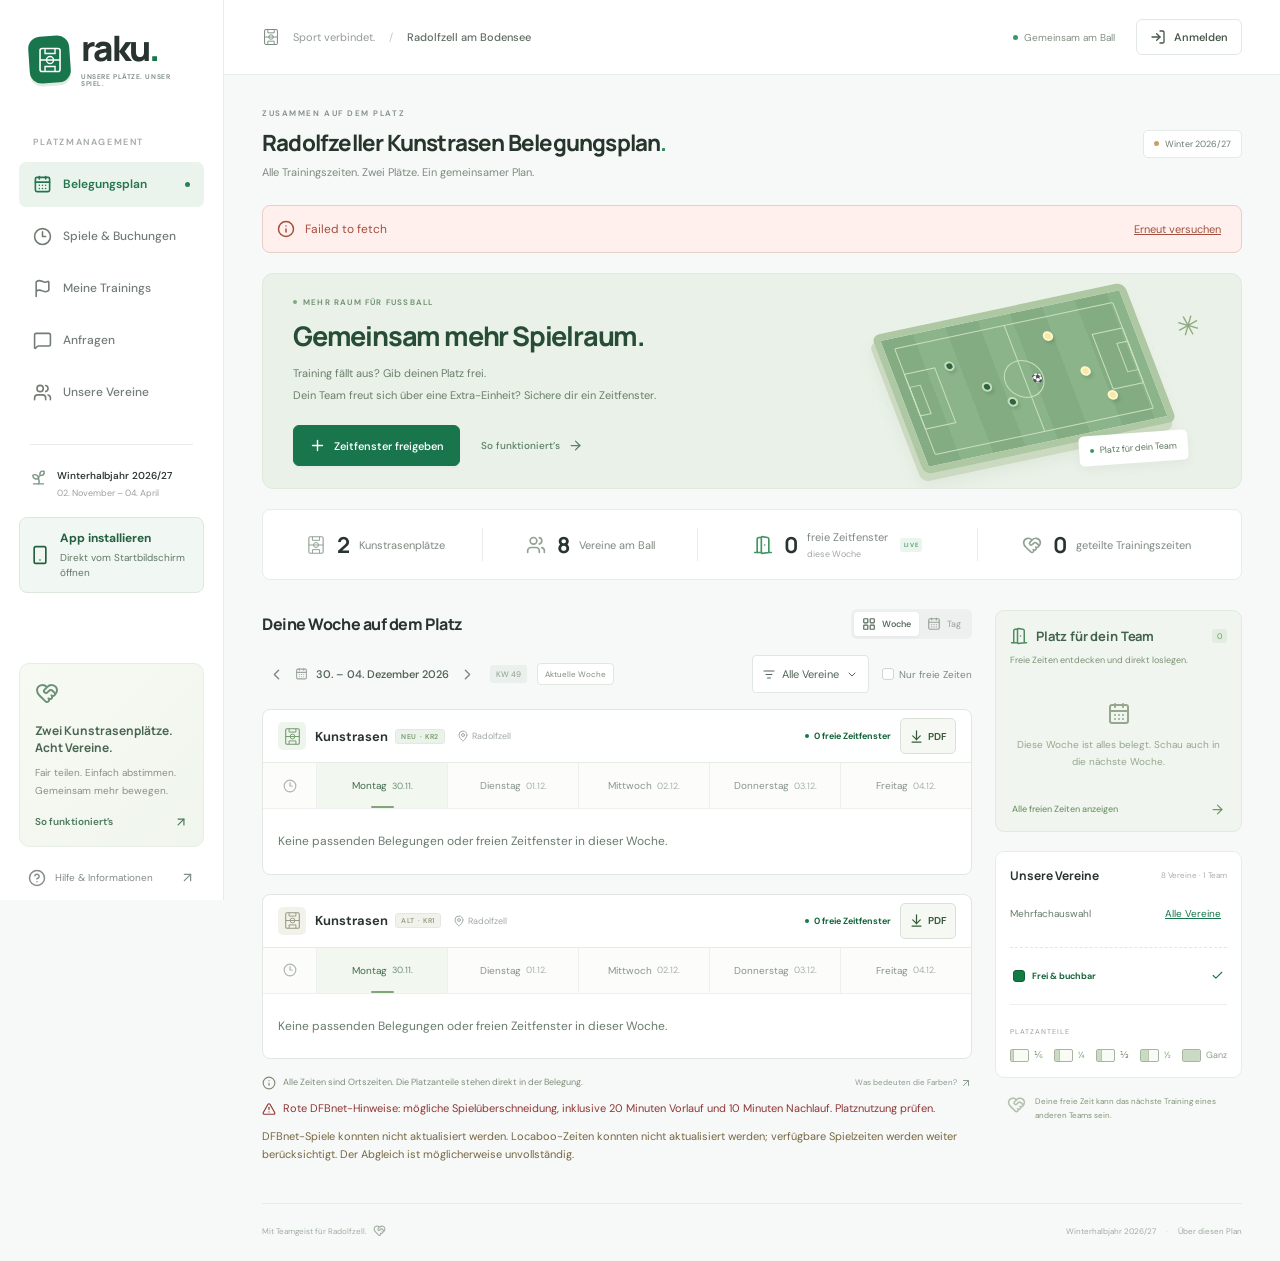
==== anfragen/index.html @ a073acee "Publish 82899611030d8da9e7a7e1383c5a5eda7adb003a" ====
<!doctype html>
<html lang="de">
  <head>
    <meta charset="UTF-8" />
    <meta name="viewport" content="width=device-width, initial-scale=1.0" />
    <meta name="theme-color" content="#167647" />
    <meta
      name="description"
      content="Der gemeinsame Kunstrasen-Belegungsplan für Radolfzell. Trainingszeiten finden, freigeben und buchen."
    />
    <link rel="icon" href="/favicon.svg" type="image/svg+xml" />
    <link rel="manifest" href="/manifest.webmanifest" />
    <link
      rel="apple-touch-icon"
      sizes="180x180"
      href="/icons/apple-touch-icon.png"
    />
    <meta name="mobile-web-app-capable" content="yes" />
    <meta name="apple-mobile-web-app-capable" content="yes" />
    <meta name="apple-mobile-web-app-title" content="raku. Plan" />
    <meta name="apple-mobile-web-app-status-bar-style" content="default" />
    <title>Radolfzeller Kunstrasen Belegungsplan</title>
    <script type="module" crossorigin src="/assets/index-BmkHKevr.js"></script>
    <link rel="stylesheet" crossorigin href="/assets/index-BDo9rK3F.css">
  </head>
  <body>
    <div id="root"></div>
  </body>
</html>
---- assets/index-BDo9rK3F.css ----
.date-field{flex-direction:column;gap:8px;min-width:0;display:flex}.date-control{min-width:0;position:relative}.date-control>input[type=text],.date-control>input[type=password]{font-variant-numeric:tabular-nums;width:100%;min-width:0;padding-right:45px!important}.date-calendar-button,.date-visibility-button{color:#718563;border-radius:0 6px 6px 0;place-items:center;width:34px;display:grid;position:absolute;inset:0 0 0 auto}.date-visibility-button{width:44px}.date-calendar-button:disabled,.date-visibility-button:disabled{opacity:.35;cursor:default}.date-control>.date-native-picker{opacity:0;pointer-events:none;width:100%;height:100%;position:absolute;inset:0}.admin-role-badge{color:#53754b;background:#edf5e7;border:1px solid #dfead7;border-radius:5px;align-items:center;gap:6px;width:max-content;padding:7px 10px;font-size:10px;font-weight:550;display:inline-flex}.pauses-panel-heading{color:#65785c;justify-content:space-between;align-items:center;gap:12px;margin-bottom:18px;font-size:12px;line-height:1.7;display:flex}.pause-series-summary{color:#526a48;background:#f5f8f1;border:1px solid #dfe7d9;border-radius:7px;flex-direction:column;gap:6px;padding:14px;font-size:12px;line-height:1.6;display:flex}.pause-series-summary small{font-size:11px}.booking-exceptions{color:#755b32;overflow-wrap:anywhere;margin-top:12px;font-size:11px;line-height:1.7}.booking-exceptions summary{cursor:pointer;font-weight:600}.booking-exceptions ul{margin:8px 0;padding:0;list-style:none}.booking-exceptions li{flex-direction:column;margin-bottom:8px;display:flex}.keep-bookings-button{white-space:normal;text-align:left;margin-top:12px;line-height:1.6}.preview-dates>.occurrence-reserved{color:#755b32}.series-pauses-panel .pause-series-card>.secondary-button{flex-shrink:0;min-height:44px}.series-pauses-panel .pause-series-card>.secondary-button span{display:inline}.admin-summary{border:1px solid var(--border);background:#fff;border-radius:9px;grid-template-columns:1fr 1fr 1.2fr;margin-bottom:25px;padding:20px;display:grid}.admin-summary>div{border-right:1px solid var(--border);color:#84977d;justify-content:center;align-items:center;gap:11px;font-size:11px;display:flex}.admin-summary>div:last-child{border:0}.admin-summary>div>strong{font-family:var(--heading);color:#42583a;font-size:24px;font-weight:650}.admin-summary span strong{color:#657c5c;font-size:12px;font-weight:600}.admin-summary small{color:#94a48a;margin-top:5px;font-size:9px;display:block}.admin-tabs{border-bottom:1px solid #dfe7dc;gap:24px;margin-bottom:23px;display:flex}.admin-tabs button{color:#91a084;border-bottom:2px solid #0000;align-items:center;gap:8px;padding:12px 3px 15px;font-size:12px;display:flex}.admin-tabs button.active{color:var(--green);border-bottom-color:var(--green);font-weight:600}.admin-toolbar{flex-wrap:wrap;align-items:flex-end;gap:16px;margin-bottom:19px;display:flex}.admin-filter{color:#849577;flex-direction:column;gap:6px;min-width:210px;font-size:10px;display:flex}.admin-filter select{color:#617856;background:#fff;border:1px solid #dfe7d9;border-radius:6px;width:100%;min-height:39px;padding:10px 30px 10px 11px;font-size:11px}.admin-club-filter{width:100%;max-width:520px;margin-bottom:22px}.admin-toolbar>.primary-button{margin-left:auto}.admin-check{color:#7f9271;cursor:pointer;align-items:center;min-height:39px;font-size:11px;line-height:1.7;flex-direction:row!important;gap:8px!important;display:flex!important}.admin-check input,.holiday-check input{width:15px;height:15px;accent-color:var(--green);flex-shrink:0;margin:0}.admin-explainer{color:#8a997e;gap:10px;max-width:750px;margin-bottom:20px;font-size:11px;line-height:1.9;display:flex}.admin-explainer>svg{color:#8eaa7e;flex-shrink:0;margin-top:2px}.series-list{flex-direction:column;gap:12px;display:flex}.series-card{border:1px solid var(--border);background:#fff;border-radius:9px;align-items:center;gap:18px;padding:18px 20px;display:flex}.series-day{color:#8ca17c;background:#f0f5eb;border:1px solid #e0e9d9;border-radius:7px;flex-direction:column;align-items:center;gap:9px;min-width:48px;padding:10px 11px;font-size:10px;display:flex}.series-info{flex:1;min-width:0}.series-card-heading{flex-wrap:wrap;align-items:center;gap:10px;margin-bottom:9px;display:flex}.series-info h3{font-family:var(--heading);color:#4a5e42;letter-spacing:-.3px;font-size:15px;font-weight:650}.series-info>p{color:#85977a;align-items:center;gap:6px;font-size:10px;display:flex}.series-validity{color:#8f9d82;margin-top:8px;font-size:10px}.series-tags{flex-wrap:wrap;align-items:center;gap:6px;display:flex}.series-tags:empty{display:none}.series-tags>span{color:#8b9678;background:#f4f6ed;border:1px solid #e9edde;border-radius:3px;align-items:center;gap:4px;margin-top:10px;padding:4px 6px;font-size:8px;display:inline-flex}.inactive{opacity:.6}.muted-badge{color:#939f87;border:1px solid #e4e7de;border-radius:3px;padding:3px 5px;font-size:8px}.admin-loading{text-align:center;color:#8b9b80;padding:40px;font-size:12px}.admin-users{grid-template-columns:repeat(2,minmax(0,1fr));gap:12px;display:grid}.admin-user-card{border:1px solid var(--border);background:#fff;border-radius:8px;align-items:flex-start;gap:13px;padding:20px 17px;display:flex}.admin-user-avatar{color:#88a275;background:#f3f7ed;border:1px solid #e1ead8;border-radius:50%;place-items:center;min-width:36px;height:36px;margin-top:2px;font-size:11px;display:grid}.admin-user-card h3{font-family:var(--heading);color:#586e4c;font-size:13px;font-weight:650;line-height:1.6}.admin-user-card h3 small{color:#9bae87;background:#edf4e6;border-radius:3px;margin-left:8px;padding:2px 5px;font-family:DM Sans Variable,sans-serif;font-size:8px;font-weight:400}.admin-user-card p{color:#93a285;margin-top:3px;font-size:10px;line-height:1.7}.admin-user-card>.icon-button{flex-shrink:0;margin-left:auto}.account-state{color:#a4aa9a;align-items:center;gap:5px;margin-top:9px;font-size:8px;display:flex}.account-state i{background:#b7baa9;border-radius:50%;width:4px;height:4px}.account-state.active{color:#8ca478}.account-state.active i{background:#7ba864}.admin-dialog{scrollbar-gutter:stable;width:620px;padding:29px 32px}.admin-dialog .modal-subtitle{max-width:480px}.admin-form{gap:19px}.form-columns{grid-template-columns:1fr 1fr;gap:14px;display:grid}.form-columns>label{min-width:0}.admin-form input:disabled{opacity:1;color:#96a189!important;background:#f4f6f0!important}.admin-form select:disabled{color:#8c9c7c;opacity:1;background:#f5f7f2}.admin-fieldset{border:1px solid #e1e9da;border-radius:8px;min-width:0;margin:0;padding:17px 16px 16px}.admin-fieldset legend{color:#6c855b;padding:0 7px;font-size:11px;font-weight:600}.admin-fieldset>.admin-check{margin-top:-4px;margin-bottom:10px}.holiday-check{cursor:pointer;align-items:flex-start;padding:0;flex-direction:row!important;gap:10px!important;display:flex!important}.holiday-check>input{margin-top:3px}.holiday-check>svg{color:#98b088;flex-shrink:0;margin-left:auto}.holiday-check strong{color:#6d865c;font-size:11px;font-weight:550;display:block}.holiday-check small{color:#9bab8e;margin-top:5px;font-size:9px;font-weight:400;line-height:1.8;display:block}.holiday-dates{border-top:1px dashed #dee7d5;flex-direction:column;gap:8px;margin-top:12px;padding:12px 0 2px;display:flex}.holiday-dates>span{color:#9daa8f;justify-content:space-between;gap:9px;font-size:9px;display:flex}.holiday-dates strong{color:#82986e;font-weight:500}.holiday-dates a{color:#6f925c;text-underline-offset:3px;align-items:center;gap:5px;margin-top:4px;font-size:9px;text-decoration:underline;display:flex}.pause-row{border-top:1px solid #e5ecde;margin-top:16px;padding-top:16px}.pause-row-heading{align-items:center;gap:10px;margin-bottom:12px;display:flex}.pause-row-heading label{flex:1}.pause-row-heading>.icon-button{align-self:flex-end;margin-bottom:8px}.add-pause-button{color:#6a8c57;background:#f9fbf6;border:1px dashed #ceddc3;border-radius:5px;align-items:center;gap:5px;margin-top:17px;padding:9px 11px;font-size:10px;font-weight:500;display:flex}.field-hint{color:#9aab8a;margin-top:9px;font-size:9px;line-height:1.8}.admin-form-actions{border-top:1px solid #e9eee2;justify-content:flex-end;align-items:center;gap:10px;margin-top:2px;padding-top:19px;display:flex}.plan-preview{background:#f2f8ec;border:1px solid #dcebd1;border-radius:9px;padding:16px}.preview-heading{color:#74945e;align-items:center;gap:8px;font-size:12px;display:flex}.preview-heading strong{font-weight:600}.preview-counts{color:#8c9e7b;flex-wrap:wrap;gap:16px;margin:14px 0;font-size:10px;display:flex}.preview-counts b{color:#65814f;font-size:15px;font-family:var(--heading);margin-right:4px}.plan-preview details{border-top:1px solid #deead4;padding-top:12px}.plan-preview summary{cursor:pointer;color:#769262;justify-content:space-between;align-items:center;font-size:10px;list-style:none;display:flex}.preview-dates{flex-direction:column;gap:9px;padding-top:14px;display:flex}.preview-dates>div{color:#6b8f55;justify-content:space-between;align-items:center;gap:10px;font-size:9px;line-height:1.6;display:flex}.preview-dates>div>span:first-child{flex-shrink:0}.preview-dates>div>span:last-child{text-align:right}.preview-dates>.occurrence-outside{color:#abb69f}.preview-dates>.occurrence-pause,.preview-dates>.occurrence-holiday{color:#a49163}.preview-dates>.occurrence-released{color:#82a576}.has-conflicts{background:#fff6ef;border-color:#eedbcb}.has-conflicts .preview-heading{color:#b38260}.preview-conflicts{color:#ac8466;padding:10px 0 13px;font-size:10px;line-height:1.8}.preview-conflicts p+p{margin-top:6px}.preview-conflicts p:last-child{margin-top:12px}.login-role-switch{background:#f0f5ec;border:1px solid #e2e9db;border-radius:7px;gap:4px;padding:4px;display:flex}.login-role-switch button{color:#8a9c7b;border-radius:4px;flex:1;justify-content:center;align-items:center;gap:7px;min-height:35px;font-size:11px;display:flex}.login-role-switch button.active{color:#507941;background:#fff;font-weight:550;box-shadow:0 1px 4px #577c3b12}.login-empty-note{color:#929f86;font-size:11px;line-height:1.8}.booking-mode .login-role-switch button{min-height:44px}.booking-area{border:0;min-width:0;margin:0;padding:0}.booking-area legend{color:#647557;margin-bottom:10px;padding:0;font-size:12px}.booking-mode>p,.booking-series-note{color:#647557;margin-top:10px;font-size:12px;line-height:1.65}.booking-series-preview details{margin-top:14px}.booking-series-preview summary,.booking-series-preview .preview-dates>div{font-size:12px}.booking-series-preview .preview-dates{max-height:220px;overflow-y:auto}.booking-series-preview.has-conflicts .preview-dates>div{color:#8d5733}@media (width<=1000px){.admin-toolbar{gap:12px}.admin-summary{padding:17px 10px}.admin-summary>div{gap:7px;font-size:10px}.admin-summary>div>svg{width:17px}.admin-summary span strong{font-size:11px}.admin-users{grid-template-columns:1fr}.series-card{gap:13px;padding:17px 14px}.series-card>.secondary-button span{display:none}.series-card>.secondary-button{padding:9px}.series-info h3{font-size:13px}.admin-toolbar>.primary-button{margin-left:0}}@media (width<=640px){.admin-summary{grid-template-columns:1fr 1fr;padding:15px 5px}.admin-summary>div{gap:7px;font-size:10px}.admin-summary>div>strong{font-size:21px}.admin-summary>div:nth-child(2){border-right:0}.admin-summary>div:last-child{border-top:1px solid #e5ebde;grid-column:1/-1;margin-top:15px;padding-top:15px}.admin-summary>div:last-child>span{align-items:center;gap:8px;display:flex}.admin-summary small{margin-top:0}.admin-tabs{gap:21px}.admin-tabs button{font-size:12px}.admin-toolbar{gap:10px}.admin-filter{flex:1;min-width:170px}.admin-filter select{min-height:43px;font-size:12px}.admin-toolbar>.admin-check{font-size:10px}.admin-toolbar>.primary-button{width:100%;min-height:42px;font-size:12px}.admin-explainer{margin-bottom:18px;font-size:11px;line-height:1.8}.series-card{align-items:flex-start;gap:10px;padding:15px 11px}.series-day{gap:8px;min-width:35px;padding:9px 7px;font-size:9px}.series-day svg{width:17px}.series-card-heading{gap:6px;margin-top:2px}.series-info h3{font-size:13px}.series-info>p{flex-wrap:wrap;gap:4px;font-size:9px;line-height:1.6}.series-validity{font-size:9px;line-height:1.7}.series-card>.secondary-button{min-height:32px;padding:7px}.series-tags>span{font-size:8px;line-height:1.6}.admin-user-card{gap:11px;padding:18px 13px}.admin-user-card h3{font-size:14px}.admin-user-card p{font-size:11px}.account-state{font-size:9px}.admin-dialog{scrollbar-gutter:auto;width:100%;padding:25px 20px}.admin-dialog .modal-subtitle{font-size:12px}.admin-form .form-columns{gap:10px}.admin-form .form-columns label{font-size:10px}.admin-form .form-columns input{min-height:44px;padding:10px 7px;font-size:12px}.admin-form .form-columns select{min-height:44px;padding:10px 6px;font-size:11px}.admin-fieldset{padding:15px 12px}.admin-fieldset legend{font-size:11px}.admin-fieldset .admin-check{min-height:42px;margin-bottom:13px;font-size:10px;line-height:1.8}.holiday-check strong{font-size:11px;line-height:1.7}.holiday-check small{font-size:10px}.holiday-check>svg{width:16px}.holiday-dates>span{font-size:9px}.holiday-dates>span strong{max-width:55%;line-height:1.6}.add-pause-button{min-height:40px;font-size:11px}.field-hint{font-size:10px}.pause-row-heading label{font-size:11px}.pause-row-heading input{font-size:13px!important}.admin-form-actions{justify-content:space-between;gap:8px}.admin-form-actions .primary-button{padding:12px 11px;font-size:11px!important}.admin-form-actions .secondary-button{min-height:44px;padding:12px 10px;font-size:11px}.preview-heading{font-size:11px;line-height:1.6}.preview-heading svg{flex-shrink:0}.preview-dates>div{font-size:10px}.preview-counts{gap:10px}.plan-preview{padding:14px 12px}.preview-conflicts{font-size:11px}.login-role-switch button{min-height:40px;font-size:12px}.admin-role-badge{font-size:10px}}.statistics-page .subpage-heading{align-items:flex-start}.statistics-page .season-pill{white-space:nowrap}.statistics-explanation{color:#4d6758;background:#eef5f0;border:1px solid #dce9e1;border-radius:9px;padding:0 16px;font-size:12px;line-height:1.7}.statistics-explanation svg{vertical-align:middle;margin:0 5px}.statistics-explanation summary{cursor:pointer;min-height:44px;padding:12px 0;font-weight:600}.statistics-explanation summary:focus-visible{outline:2px solid var(--green);outline-offset:3px}.statistics-explanation p{padding-bottom:14px}.statistics-toolbar{justify-content:space-between;align-items:end;gap:16px;margin:24px 0 16px;display:flex}.statistics-club-filter{gap:7px;width:310px;min-width:0;max-width:100%;display:grid}.statistics-toolbar label{font-size:12px;font-weight:600}.statistics-toolbar select{border:1px solid var(--border);color:#374b3e;background:#fff;border-radius:7px;width:100%;min-width:0;min-height:44px;padding:9px 12px}.statistics-toolbar p,.statistics-loading{color:#687a6d;font-size:12px}.statistics-loading{padding:24px 0}.statistics-table-frame{border:1px solid var(--border);background:#fff;border-radius:10px;overflow:hidden}.statistics-table{border-collapse:collapse;width:100%;font-size:14px}.statistics-table th,.statistics-table td{text-align:left;border-bottom:1px solid var(--border);padding:15px 20px}.statistics-table thead{color:#4f6958;background:#f0f5f2;font-size:12px}.statistics-table thead th{font-weight:600}.statistics-table thead small{margin-top:4px;font-size:10px;font-weight:400;display:block}.statistics-table thead button{min-height:44px;font-weight:inherit;background:0 0;border:0;justify-content:flex-end;align-items:center;gap:5px;padding:0;display:inline-flex}.statistics-table th[aria-sort=descending]{color:var(--green)}.statistics-table .statistics-number{text-align:right;font-variant-numeric:tabular-nums;width:160px}.statistics-table .statistics-rank{text-align:center;color:#687a6d;font-variant-numeric:tabular-nums;width:65px}.statistics-table .statistics-weekly{color:var(--green);font-weight:650}.statistics-team{align-items:center;gap:12px;display:flex}.statistics-team strong{font-size:14px;font-weight:650;display:block}.statistics-team span:not(.club-crest){color:#687a6d;margin-top:4px;font-size:12px;font-weight:400;display:block}.statistics-duration{font-weight:650}.statistics-table tbody tr:hover{background:#f8fbf9}.statistics-table tfoot{background:#eef5f0;font-weight:700}.statistics-table tfoot th,.statistics-table tfoot td{border-bottom:0}@media (width<=760px){.statistics-page .subpage-heading,.statistics-toolbar{flex-direction:column;align-items:flex-start}.statistics-table .statistics-rank{display:none}.statistics-table th,.statistics-table td{padding:13px 10px}.statistics-table .statistics-number{width:110px}}@media (width<=480px){.statistics-table{table-layout:fixed;font-size:12px}.statistics-table th,.statistics-table td{padding:12px 7px}.statistics-table thead{font-size:10px}.statistics-table thead button{flex-direction:column;align-items:flex-end;gap:2px}.statistics-table thead small{font-size:9px}.statistics-table .statistics-number{width:64px}.statistics-table .statistics-weekly{width:73px}.statistics-table .statistics-number:last-child{width:80px}.statistics-team .club-crest{display:none}.statistics-team strong{overflow-wrap:anywhere;font-size:12px}.statistics-team span:not(.club-crest){overflow-wrap:anywhere;font-size:10px;line-height:1.5}}.game-friendly-badge{color:#fff;white-space:nowrap;background:#315b7a;flex-shrink:0;justify-content:center;align-items:center;width:25px;height:20px;font-size:10px;font-weight:800;line-height:1;text-decoration:none;display:inline-flex}.locaboo-page{min-width:0}.locaboo-source-note{color:#36556d;background:#f4f9fc;border:1px solid #d7e6ef;border-left:4px solid #5487ac;border-radius:10px;padding:16px 20px}.locaboo-source-note p{margin:6px 0 0;font-size:13px;line-height:1.65}.locaboo-toolbar{flex-wrap:wrap;align-items:center;gap:12px;margin:22px 0;display:flex}.locaboo-toolbar label{gap:5px;font-size:12px;font-weight:600;display:grid}.locaboo-toolbar select{color:#36513d;max-width:250px;font:inherit;background:#fff;border:1px solid #dce5d7;border-radius:8px;padding:9px 12px}.locaboo-status{flex-wrap:wrap;justify-content:space-between;gap:8px;margin-bottom:14px;display:flex}.locaboo-status span,.locaboo-scroll-hint{color:#667668;font-size:12px}.locaboo-scroll-hint{line-height:1.6}.locaboo-detail{background:#fff;border:1px solid #b9d0df;border-radius:10px;margin-bottom:18px;padding:18px 46px 18px 18px;position:relative}.locaboo-detail>button{position:absolute;top:8px;right:8px}.locaboo-detail h3{margin:0;font-size:17px}.locaboo-detail p{margin:8px 0;font-size:13px;line-height:1.6}.locaboo-detail small{color:#647b8c}.locaboo-empty{background:#f2f5ef;border-radius:8px;padding:20px;font-size:14px;line-height:1.7}.locaboo-timeline{background:#fff;border:1px solid #dce5d7;border-radius:12px;max-width:100%;overflow-x:auto}.locaboo-timeline:focus-visible{outline-offset:3px;outline:3px solid #5487ac}.locaboo-timeline-inner{min-width:1100px;padding-right:28px}.locaboo-axis,.locaboo-resource{grid-template-columns:150px 1fr;display:grid}.locaboo-axis{color:#647669;padding:15px 0;font-size:10px}.locaboo-axis>span{padding-left:14px}.locaboo-axis>div{position:relative}.locaboo-axis>div>span{white-space:nowrap;position:absolute;transform:translate(-50%)}.locaboo-day h3{color:#36513d;background:#f4f7f1;border-top:1px solid #dce5d7;border-bottom:1px solid #dce5d7;margin:0;padding:10px 14px;font-size:13px}.locaboo-resource>strong{color:#60745f;border-right:1px solid #dce5d7;padding:16px 14px;font-size:12px}.locaboo-track{background:repeating-linear-gradient(to right, #dce5d780 0, #dce5d780 1px, transparent 1px, transparent calc(100% / var(--hours)));border-bottom:1px solid #edf1ea;position:relative}.locaboo-event{color:#264d69;text-align:left;cursor:pointer;background:#e9f3fa;border:1px solid #abcade;border-left:3px solid #5285aa;border-radius:6px;flex-direction:column;justify-content:center;align-items:flex-start;gap:4px;min-width:6px;height:68px;padding:7px 8px;display:flex;position:absolute;overflow:hidden}.locaboo-event[data-resource="72781"]{color:#31563e;background:#eaf3ed;border-color:#b1cfbb #b1cfbb #b1cfbb #538267}.locaboo-event[data-resource="53227"]{color:#6d512d;background:#f7f0e7;border-color:#ddc7a7 #ddc7a7 #ddc7a7 #a77b3e}.locaboo-event.locaboo-booking-event{border-top:3px solid #6d28d9;padding-right:22px}.locaboo-booking-event:after,.locaboo-booking-key:after{content:"";clip-path:polygon(0 0,100% 0,100% 100%);pointer-events:none;background:#6d28d9;width:22px;height:22px;position:absolute;top:0;right:0}.locaboo-booking-key{background:#e9f3fa;border:1px solid #abcade;border-top:3px solid #6d28d9;border-radius:3px;flex:0 0 22px;width:22px;height:18px;position:relative;overflow:hidden}.locaboo-booking-key:after{width:12px;height:12px}.locaboo-event:hover,.locaboo-event[aria-pressed=true]{filter:brightness(.95);z-index:1;box-shadow:0 0 0 2px #5285aa55}.locaboo-event:focus-visible{outline-offset:2px;z-index:2;outline:3px solid #264d69}.locaboo-event strong,.locaboo-event small,.locaboo-event span{text-overflow:ellipsis;white-space:nowrap;max-width:100%;display:block;overflow:hidden}.locaboo-event strong{font-size:12px}.locaboo-event small,.locaboo-event span{font-size:10px}.locaboo-no-booking{color:#8c998a;margin:27px 12px;font-size:11px;display:inline-block}.locaboo-empty-day{color:#8c998a;margin:0;padding:10px 14px;font-size:11px}.game-layer-controls{flex-wrap:wrap;gap:20px;margin:0 0 18px;font-size:13px;display:flex}.game-layer-controls label{align-items:center;gap:8px;min-height:35px;display:inline-flex}.game-layer-controls input{accent-color:#19754c;width:17px;height:17px}.game-source-status{color:#526757;margin:12px 0 20px;font-size:12px;line-height:1.8}.game-source-status summary{cursor:pointer;font-weight:600}.game-source-status ul{padding-left:20px}.game-source-warning{color:#795b24;background:#fff8e9;border:1px solid #e6cf9d;border-radius:8px;margin-bottom:14px;padding:14px;font-size:13px;line-height:1.6}.locaboo-event.club-game-event{color:#36513d;background:#fff;border:1px dashed #76917d;border-left:4px solid #365f43;box-shadow:1px 2px 5px #29332f0d}.club-game-event[data-match-status=cancelled]{opacity:.7;text-decoration:line-through}.game-match-status{color:#73612d;background:#f7f0df;border-radius:6px;padding:6px 9px;font-size:13px;display:inline-block}.game-match-status.status-matched{color:#2d6140;background:#e6f3e9}.game-untimed{text-align:left;color:#73612d;background:#fffcf3;border:1px dashed #cfbf93;border-radius:6px;margin:8px 14px;padding:12px 16px;font-size:12px;display:block;position:relative}.club-game-event>.game-friendly-badge,.game-untimed>.game-friendly-badge{border-bottom-left-radius:5px;position:absolute;top:0;right:0}.club-game-event[data-friendly]>small{padding-right:24px}.club-game-event[data-friendly][data-booking-warning]>small{padding-right:47px}.club-game-event[data-friendly] .game-booking-alert-corner{right:25px}.game-untimed[data-friendly]{padding-right:40px}.locaboo-day{position:relative}.game-connections{pointer-events:none;width:100%;height:100%;position:absolute;inset:0;overflow:visible}.game-connection{fill:none;stroke:#a76719;stroke-width:2px;stroke-dasharray:5 4;stroke-linejoin:round}.game-connection[data-status=matched]{stroke:#26764c;stroke-dasharray:none}.game-connection[data-active]{stroke-width:3px}.locaboo-event{z-index:1}.locaboo-event[data-related]{outline-offset:2px;outline:2px solid #26764c}.locaboo-event[data-related][data-match-status=different],.locaboo-event[data-related][data-match-status=unclear]{outline-color:#a76719}.locaboo-event[data-match-status=matched]{border-color:#39805b}.locaboo-event[data-match-status=missing],.game-match-status.status-missing{color:#913232;background:#fff0f0;border-color:#bc4545}.game-missing-bookings{color:#913232;background:#fff0f0;border:1px solid #d45b5b;border-left:4px solid #b42323;border-radius:8px;align-items:center;gap:10px;margin:0 0 16px;padding:12px 14px;font-size:13px;line-height:1.5;display:flex}.game-missing-bookings>svg{flex-shrink:0}.club-game-event[data-booking-warning]{border-style:solid;justify-content:flex-start;gap:3px;padding-top:6px;padding-bottom:26px}.club-game-event[data-booking-warning]>small{padding-right:13px}.club-game-event .game-booking-alert-corner{color:#fff;background:#b42323;border-bottom-left-radius:6px;place-items:center;width:21px;height:21px;display:grid;position:absolute;top:0;right:0}.club-game-event .game-booking-warning{color:#fff;text-align:center;white-space:normal;text-overflow:clip;background:#b42323;justify-content:center;align-items:center;width:100%;height:24px;padding:2px 3px;font-size:10px;font-weight:700;line-height:10px;display:flex;position:absolute;bottom:0;left:0}.locaboo-event[data-match-status=different],.locaboo-event[data-match-status=unclear],.game-match-status.status-different,.game-match-status.status-unclear{color:#79551e;background:#fff8e9;border-color:#b48a3c}.locaboo-event[data-match-status=unavailable],.locaboo-event[data-match-status=other],.game-match-status.status-unavailable,.game-match-status.status-other{color:#59655f;background:#f1f4f2;border-color:#a0a9a5}.locaboo-event.locaboo-booking-event{border-top-color:#6d28d9}.game-connection-legend{color:#526757;flex-wrap:wrap;gap:10px 20px;margin:-4px 0 20px;font-size:12px;display:flex}.locaboo-request-form{background:#fff;border:1px solid #c7d5cb;border-radius:8px;gap:12px;margin:18px 0;padding:16px;display:grid}.locaboo-request-form label{gap:7px;font-size:13px;display:grid}.locaboo-request-form input{background:#fff;border:1px solid #c7d5cb;border-radius:6px;width:100%;min-width:0;padding:10px}.locaboo-request-form input:read-only{background:#f4f7f1}.locaboo-request-draft{background:#f1f7f3;border-radius:6px;gap:10px;padding:14px;display:grid}.game-connection-legend>span{align-items:center;gap:7px;display:inline-flex}.connection-key{color:#26764c;background:#e6f3e9;border:1px solid;border-radius:4px;justify-content:center;align-items:center;width:22px;height:20px;font-size:18px;font-style:normal;display:inline-flex}.connection-key.missing{color:#bc4545;background:#fff0f0}.connection-key.review{color:#a76719;background:#fff8e9;border-style:dashed}.connection-key.unavailable{color:#87948d;background:#f1f4f2}@media (width<=600px){.locaboo-toolbar{gap:10px}.locaboo-toolbar .week-navigation{justify-content:space-between;width:100%}.locaboo-toolbar label{flex:1;min-width:120px}.locaboo-toolbar select{width:100%;max-width:100%}.locaboo-source-note{padding:12px 14px}}.club-select.calendar-club-filter{max-width:210px;padding:0;display:block}.calendar-club-filter>summary{cursor:pointer;color:#526456;align-items:center;gap:7px;min-height:36px;padding:8px 10px;font-size:11px;list-style:none;display:flex}.calendar-club-filter>summary::-webkit-details-marker{display:none}.calendar-club-filter>summary:focus-visible{outline:2px solid var(--green);outline-offset:3px}.club-filter-summary{text-overflow:ellipsis;white-space:nowrap;flex:1;min-width:0;overflow:hidden}.club-filter-options{z-index:15;background:#fff;border:1px solid #dce6df;border-radius:8px;width:min(330px,100vw - 32px);max-height:min(70vh,490px);padding:10px;position:absolute;top:calc(100% + 6px);right:0;overflow-y:auto;box-shadow:0 10px 30px #233c2926}.club-filter-options>p{color:#637769;margin:2px 6px 8px;font-size:11px;line-height:1.6}.club-filter-option{text-align:left;color:#526456;border-radius:5px;align-items:center;gap:9px;width:100%;min-height:44px;padding:8px;font-size:12px;display:flex}.club-filter-option>span:not(.club-crest):not(.free-swatch){flex:1}.club-filter-option:hover,.club-filter-option[aria-pressed=true]{color:var(--green);background:#edf5ef}.club-filter-done{background:var(--green);color:#fff;border-radius:5px;width:100%;margin-top:8px;padding:10px;font-size:12px}.legend-filter-actions{color:#687c6d;justify-content:space-between;align-items:center;gap:8px;padding:0 0 8px;font-size:10px;display:flex}.legend-filter-actions button{min-height:32px;color:var(--green);text-decoration:underline}.calendar-filter-empty{color:#687c6d;padding:22px 15px;font-size:12px;line-height:1.7}@media (width<=640px){.club-select.calendar-club-filter{max-width:min(210px,55vw)}.calendar-club-filter>summary{min-height:40px}.club-filter-options{left:0;right:auto}}.slot-game-warnings{gap:5px;min-width:0;margin-top:7px;display:grid}.slot-game-warning{color:#952727;text-align:left;white-space:normal;overflow-wrap:anywhere;background:#fff0f0;border:1px solid #e6aaaa;border-left:3px solid #b42323;border-radius:4px;gap:3px;min-width:0;padding:6px;font-size:10px;line-height:1.35;display:grid;position:relative}.slot-game-warning>.game-friendly-badge{border-radius:0 3px 0 4px;position:absolute;top:0;right:0}.slot-game-warning[data-friendly]>strong{padding-right:25px}.slot-game-warning>strong{align-items:center;gap:4px;font-size:10px;display:flex}.slot-game-warning svg{flex-shrink:0}.slot-game-time{font-weight:700}.slot-game-name{font-size:9px}.slot-card .slot-game-name{display:none}.training-games-status{color:#8f3636;align-items:flex-start;gap:7px;margin:10px 0;font-size:11px;line-height:1.6;display:flex}.training-games-status svg{flex-shrink:0;margin-top:2px}.training-games-source-status{color:#776741;margin-bottom:8px;font-size:11px;line-height:1.6}.training-game-detail{color:#952727;background:#fff8f8;border:1px solid #e6aaaa;border-radius:6px;margin:14px 0;padding:12px;font-size:12px;line-height:1.6}.training-game-detail a{margin-top:5px;text-decoration:underline;display:block}.day-view .slot-card.has-game-conflict{grid-template-columns:minmax(0,1fr) minmax(120px,1fr);align-items:start;column-gap:8px;display:grid}.day-view .slot-card.has-game-conflict>.slot-top{grid-area:1/1}.day-view .slot-card.has-game-conflict>.slot-bottom{grid-area:2/1}.day-view .slot-card.has-game-conflict>.slot-game-warnings{grid-area:1/2/span 2;margin-top:0}@media (width<=640px){.schedule-page .slot-card.has-game-conflict{grid-column:1/-1;grid-template-columns:minmax(0,1fr) minmax(120px,1fr);align-items:start;column-gap:8px;display:grid}.schedule-page .slot-card.has-game-conflict>.slot-top{grid-area:1/1}.schedule-page .slot-card.has-game-conflict>.slot-bottom{grid-area:2/1}.schedule-page .slot-card.has-game-conflict>.slot-game-warnings{grid-area:1/2/span 2;margin-top:0}}.sidebar-app-install{color:#246140;text-align:left;background:#f1f7f2;border:1px solid #dce8de;border-radius:8px;flex-shrink:0;align-items:center;gap:10px;width:100%;margin-top:18px;padding:12px 10px;display:flex}.sidebar-app-install:hover{background:#e6f1e8}.sidebar-app-install>svg{flex-shrink:0}.sidebar-app-install strong{font-size:12px;display:block}.sidebar-app-install small{color:#617867;margin-top:4px;font-size:10px;line-height:1.5;display:block}.app-install-preview{align-items:center;gap:16px;margin:20px 0;display:flex}.app-install-preview img{border-radius:15px;flex-shrink:0}.app-install-preview strong{font-size:15px;display:block}.app-install-preview p{color:#617867;margin:7px 0 0;font-size:13px;line-height:1.6}.app-install-action{width:100%}.app-install-status{color:#536c5b;margin:16px 0;font-size:13px;line-height:1.7}.app-install-guides{gap:10px;display:grid}.app-install-guides details{border:1px solid #dce8de;border-radius:8px;padding:0 14px}.app-install-guides summary{cursor:pointer;color:#28543a;padding:14px 0;font-size:14px;font-weight:650}.app-install-guides ol{margin:0 0 16px;padding-left:20px}.app-install-guides li+li{margin-top:10px}.app-install-guides li,.app-install-guides p{color:#536c5b;font-size:13px;line-height:1.7}.app-install-guides p{margin:0 0 16px}.app-install-online{color:#617867;gap:9px;margin:20px 0 0;font-size:12px;line-height:1.6;display:flex}.app-install-online svg{flex-shrink:0;margin-top:2px}.sidebar-app-install:focus-visible,.app-install-guides summary:focus-visible{outline:2px solid var(--green);outline-offset:3px}@font-face{font-family:DM Sans Variable;font-style:normal;font-display:swap;font-weight:100 1000;src:url(/assets/dm-sans-latin-ext-wght-normal-BOFOeGcA.woff2)format("woff2-variations");unicode-range:U+100-2BA,U+2BD-2C5,U+2C7-2CC,U+2CE-2D7,U+2DD-2FF,U+304,U+308,U+329,U+1D00-1DBF,U+1E00-1E9F,U+1EF2-1EFF,U+2020,U+20A0-20AB,U+20AD-20C0,U+2113,U+2C60-2C7F,U+A720-A7FF}@font-face{font-family:DM Sans Variable;font-style:normal;font-display:swap;font-weight:100 1000;src:url(/assets/dm-sans-latin-wght-normal-Xz1IZZA0.woff2)format("woff2-variations");unicode-range:U+??,U+131,U+152-153,U+2BB-2BC,U+2C6,U+2DA,U+2DC,U+304,U+308,U+329,U+2000-206F,U+20AC,U+2122,U+2191,U+2193,U+2212,U+2215,U+FEFF,U+FFFD}@font-face{font-family:Manrope Variable;font-style:normal;font-display:swap;font-weight:200 800;src:url([data-uri])format("woff2-variations");unicode-range:U+460-52F,U+1C80-1C8A,U+20B4,U+2DE0-2DFF,U+A640-A69F,U+FE2E-FE2F}@font-face{font-family:Manrope Variable;font-style:normal;font-display:swap;font-weight:200 800;src:url(/assets/manrope-cyrillic-wght-normal-Dvxsihut.woff2)format("woff2-variations");unicode-range:U+301,U+400-45F,U+490-491,U+4B0-4B1,U+2116}@font-face{font-family:Manrope Variable;font-style:normal;font-display:swap;font-weight:200 800;src:url(/assets/manrope-greek-wght-normal-DL7QRZyv.woff2)format("woff2-variations");unicode-range:U+370-377,U+37A-37F,U+384-38A,U+38C,U+38E-3A1,U+3A3-3FF}@font-face{font-family:Manrope Variable;font-style:normal;font-display:swap;font-weight:200 800;src:url(/assets/manrope-vietnamese-wght-normal-usUDDRr7.woff2)format("woff2-variations");unicode-range:U+102-103,U+110-111,U+128-129,U+168-169,U+1A0-1A1,U+1AF-1B0,U+300-301,U+303-304,U+308-309,U+323,U+329,U+1EA0-1EF9,U+20AB}@font-face{font-family:Manrope Variable;font-style:normal;font-display:swap;font-weight:200 800;src:url(/assets/manrope-latin-ext-wght-normal-Ch3YOpNY.woff2)format("woff2-variations");unicode-range:U+100-2BA,U+2BD-2C5,U+2C7-2CC,U+2CE-2D7,U+2DD-2FF,U+304,U+308,U+329,U+1D00-1DBF,U+1E00-1E9F,U+1EF2-1EFF,U+2020,U+20A0-20AB,U+20AD-20C0,U+2113,U+2C60-2C7F,U+A720-A7FF}@font-face{font-family:Manrope Variable;font-style:normal;font-display:swap;font-weight:200 800;src:url(/assets/manrope-latin-wght-normal-DHIcAJRg.woff2)format("woff2-variations");unicode-range:U+??,U+131,U+152-153,U+2BB-2BC,U+2C6,U+2DA,U+2DC,U+304,U+308,U+329,U+2000-206F,U+20AC,U+2122,U+2191,U+2193,U+2212,U+2215,U+FEFF,U+FFFD}:root{color:#29332f;font-synthesis:none;--green:#19754c;--deep-green:#165c3d;--free-slot-green:#137b46;--free-slot-border:#0d6135;--muted:#89908c;--border:#e8ece9;--heading:"Manrope Variable", sans-serif;background:#f7f9f8;font-family:DM Sans Variable,sans-serif;font-weight:400}*{box-sizing:border-box}body{margin:0}button,input,select,textarea{font:inherit}button,a,input,select,textarea{-webkit-tap-highlight-color:transparent}button{cursor:pointer;color:inherit}button:disabled{cursor:not-allowed;opacity:.4}button,a,input,select,textarea{outline-offset:4px}button:focus-visible,a:focus-visible,input:focus-visible,select:focus-visible,textarea:focus-visible{outline:2px solid #288558}button{transition:background .16s,box-shadow .16s,transform .16s}button:not(:disabled):active{transform:translateY(1px)}a{color:inherit;text-decoration:none}button svg{flex-shrink:0}p,h1,h2,h3,h4{margin:0}button{background:0 0;border:0}::selection{background:#cbe8d5}button,input,select,textarea{touch-action:manipulation}.app-shell{min-height:100vh}.sidebar{border-right:1px solid var(--border);z-index:30;background:#fff;flex-direction:column;width:224px;padding:31px 19px 0;display:flex;position:fixed;top:0;bottom:0;left:0;overflow-y:auto}.brand{font-family:var(--heading);letter-spacing:-1.8px;align-items:center;gap:11px;margin:0 10px 48px;font-size:35px;font-weight:800;line-height:1;display:flex}.brand-icon{background:var(--green);color:#fff;border-radius:12px;place-items:center;width:42px;height:47px;display:grid;transform:rotate(-4deg);box-shadow:0 3px #e0eade}.brand-icon svg{transform:rotate(4deg)}.brand-dot{color:var(--green)}.brand small{letter-spacing:.55px;color:#7c8b82;margin-top:8px;font-family:DM Sans Variable,sans-serif;font-size:6.8px;font-weight:600;display:block}.workspace-label{letter-spacing:1.6px;color:#a4aaa6;margin:0 14px 14px;font-size:9px;font-weight:600}.sidebar nav{flex-direction:column;gap:7px;display:flex}.nav-item{color:#727c75;text-align:left;border-radius:7px;align-items:center;gap:11px;height:45px;padding:0 14px;font-size:12px;font-weight:500;display:flex}.nav-item.active{color:#23754c;background:#eaf4ed;font-weight:600}.nav-item:hover{background:#f1f6f2}.nav-active-dot{background:#2a8053;border-radius:50%;width:5px;height:5px;margin-left:auto}.nav-count{color:#247349;background:#d3e9db;border-radius:4px;margin-left:auto;padding:2px 5px;font-size:10px}.nav-count+.nav-active-dot{display:none}.sidebar-season{border-top:1px solid var(--border);align-items:center;gap:10px;margin:29px 11px 0;padding-top:24px;display:flex}.small-season-icon{color:#7c9384;align-self:flex-start}.sidebar-season strong{font-size:10px;font-weight:550;display:block}.sidebar-season div>span{color:#9ba29d;margin-top:5px;font-size:9px;display:block}.sidebar-bottom{margin-top:auto;padding-top:70px}.together-card{color:#4a6653;background:linear-gradient(135deg,#f7faf3,#f0f5ed);border:1px solid #e6eee5;border-radius:10px;padding:17px 15px}.together-card>svg{color:#6c927a;margin-bottom:12px}.together-card h4{font-size:12px;font-family:var(--heading);margin-bottom:8px;font-weight:700}.together-card p{color:#889285;font-size:10px;line-height:1.8}.together-card button{color:#4b795c;justify-content:space-between;align-items:center;width:100%;margin-top:15px;padding:0;font-size:10px;font-weight:600;display:flex}.help-button{color:#858e87;align-items:center;gap:9px;width:100%;margin:22px 0 20px;padding:0 9px;font-size:10px;display:flex}.help-button svg:last-child{margin-left:auto}.sidebar-footer{border-top:1px solid var(--border);letter-spacing:1px;color:#6d7d75;align-items:center;gap:7px;height:70px;padding:0 10px;font-size:9px;font-weight:700;display:flex}.city-mark{color:#7e9ca0;font-size:32px;line-height:1}.sidebar-footer small{letter-spacing:1.9px;margin-top:3px;font-size:6px;display:block}.version{letter-spacing:.5px;color:#a5ada7;border:1px solid #e8ece8;border-radius:3px;margin-left:auto;padding:3px 4px;font-size:7px}.main-shell{margin-left:224px}.topbar{z-index:20;border-bottom:1px solid var(--border);background:#fff;justify-content:space-between;align-items:center;height:75px;padding:0 38px;display:flex;position:sticky;top:0}.topbar-left{color:#939b96;align-items:center;gap:13px;font-size:10px;display:flex}.breadcrumb-icon{color:#7a8d80;display:flex}.breadcrumb-icon svg{width:18px;height:18px}.breadcrumb-divider{color:#c3cac5;margin:0 1px}.topbar-left strong{color:#606e64;font-weight:500}.topbar-right{align-items:center;gap:21px;display:flex}.live-status{color:#829085;align-items:center;gap:6px;font-size:9px;display:flex}.live-dot{background:#389868;border-radius:100%;flex-shrink:0;width:5px;height:5px;display:inline-block}.login-button{color:#45574a;border:1px solid #e2e8e3;border-radius:6px;align-items:center;gap:8px;padding:9px 13px;font-size:11px;font-weight:550;display:flex}.login-button:hover{background:#f0f7f2}.user-button{text-align:left;align-items:center;gap:9px;padding:0;display:flex}.avatar{background:color-mix(in srgb, var(--club-color) 12%, white);color:var(--club-color);border:2px solid #fff;border-radius:100%;outline:1px solid #e7ece8;place-items:center;width:33px;height:33px;font-size:10px;font-weight:700;display:grid}.user-button strong{font-size:10px;font-weight:600;display:block}.user-button small{color:#919992;margin-top:3px;font-size:9px;display:block}.topbar-right .logout-button{color:#939c96;margin-left:-12px}.mobile-menu{display:none!important}.mobile-bottom-nav{display:none}.icon-button{color:#7d8980;border-radius:5px;justify-content:center;align-items:center;width:29px;height:29px;padding:0;display:inline-flex}.icon-button:hover:not(:disabled){background:#edf3ee}.main-shell main{max-width:1560px;margin:auto;padding:33px 38px 0}.page-title-row{justify-content:space-between;align-items:center;gap:20px;margin-bottom:26px;display:flex}.eyebrow{letter-spacing:1.55px;color:#869288;margin-bottom:9px;font-size:8px;font-weight:650}h1{font-family:var(--heading);letter-spacing:-.8px;color:#27362c;font-size:clamp(19px,1.75vw,28px);font-weight:750;line-height:1.4}.heading-period{color:#368658}.page-title-row p{color:#919992;margin-top:7px;font-size:11px}.season-pill{color:#6f7c73;white-space:nowrap;background:#fff;border:1px solid #e4eae5;border-radius:5px;justify-content:center;align-items:center;gap:6px;padding:7px 10px;font-size:9px;display:inline-flex}.season-dot{background:#c4a266;border-radius:100%;width:5px;height:5px}.welcome-banner{background:#eaf1e8;border:1px solid #e1eade;border-radius:11px;justify-content:space-between;align-items:center;height:216px;padding:29px 30px;display:flex;position:relative;overflow:hidden}.welcome-content{z-index:2}.welcome-kicker{color:#719375;letter-spacing:1.2px;align-items:center;gap:6px;margin-bottom:10px;font-size:7px;font-weight:650;display:flex}.welcome-kicker .live-dot{background:#82a783;width:4px;height:4px}.welcome-banner h2{font-family:var(--heading);letter-spacing:-1.2px;color:#284d36;font-size:27px;font-weight:750;line-height:1.4}.welcome-banner p{color:#7b8d7c;margin-top:9px;font-size:10px;line-height:1.95}.welcome-actions{align-items:center;gap:21px;margin-top:19px;display:flex}.primary-button,.secondary-button{white-space:nowrap;border-radius:6px;justify-content:center;align-items:center;gap:8px;min-height:37px;padding:11px 15px;font-size:11px;font-weight:550;line-height:1.3;display:inline-flex}.primary-button{background:var(--green);color:#fff;border:1px solid var(--green);box-shadow:0 2px 2px #145c3b08}.primary-button:hover:not(:disabled){background:#115c39;box-shadow:0 3px 10px #145c3b18}.secondary-button{color:#597363;background:#fff;border:1px solid #dfe7e1}.secondary-button:hover:not(:disabled){background:#f0f6f1}.text-button{color:#598164;align-items:center;gap:8px;padding:5px 0;font-size:10px;font-weight:500;display:flex}.pitch-art{pointer-events:none;width:350px;height:100%;position:absolute;top:0;right:39px}.art-dots{opacity:.4;background-image:radial-gradient(#9cbd9a 1px,#0000 1px);background-size:14px 14px;position:absolute;inset:25px 0 15px;-webkit-mask-image:radial-gradient(#000,#0000 70%);mask-image:radial-gradient(#000,#0000 70%)}.art-field{background:repeating-linear-gradient(90deg,#83ac82 0 33px,#8bb48a 33px 66px);border:7px solid #aec8a3;border-radius:8px;width:258px;height:147px;position:absolute;top:31px;left:43px;transform:rotate(-12deg)skew(9deg);box-shadow:-5px 7px #cad9bf,-6px 12px 15px #75957118}.field-lines{border:1px solid #c9dfbd;border-radius:2px;position:absolute;inset:10px}.field-half{background:#c9dfbd;width:1px;position:absolute;top:0;bottom:0;left:50%}.field-circle{border:1px solid #c9dfbd;border-radius:100%;width:39px;height:39px;position:absolute;top:50%;left:50%;transform:translate(-50%,-50%)}.field-goal{border:1px solid #c9dfbd;width:32px;height:54%;position:absolute;top:23%}.field-goal.left{left:-1px}.field-goal.right{right:-1px}.field-small{border:1px solid #c9dfbd;width:12px;height:28%;position:absolute;top:36%}.field-small.left{left:-1px}.field-small.right{right:-1px}.player{background:#2b6544;border:2px solid #c6dfb9;border-radius:50%;width:10px;height:10px;position:absolute;box-shadow:1px 3px 3px #36614335}.player-one{top:34px;left:51px}.player-two{top:82px;left:98px}.player-three{top:62px;left:79px}.player-four{background:#f6e8a5;border-color:#fff6cb;top:67px;right:56px}.player-five{background:#f6e8a5;border-color:#fff6cb;top:25px;right:79px}.player-six{background:#f6e8a5;border-color:#fff6cb;bottom:27px;right:39px}.ball{font-size:9px;position:absolute;top:63px;left:129px}.art-label{color:#59765a;background:#fff;border-radius:5px;align-items:center;gap:6px;padding:9px 11px;font-size:9px;display:flex;position:absolute;bottom:25px;right:14px;transform:rotate(-4deg);box-shadow:0 4px 10px #64775c10}.art-label .live-dot{width:4px;height:4px}.art-star{color:#8fab81;font-size:28px;position:absolute;top:34px;right:3px;transform:rotate(16deg)}.stats-row{border:1px solid var(--border);background:#fff;border-radius:8px;grid-template-columns:1fr 1fr 1.3fr 1.2fr;min-height:70px;margin:20px 0 29px;padding:18px 5px;display:grid}.stat{border-right:1px solid #e9edea;justify-content:center;align-items:center;gap:10px;display:flex;position:relative}.stat:last-child{border:0}.stat-icon{color:#91a294;justify-content:center;align-items:center;margin-right:1px;display:flex}.stat-icon svg{width:20px;height:20px}.stat-icon.green{color:#409563}.stat>strong{font-family:var(--heading);letter-spacing:-1px;font-size:22px;font-weight:700}.stat>span:not(.stat-icon):not(.stat-live){color:#7d8980;font-size:10px;line-height:1.65}.stat small{color:#a3aaa4;font-size:8px;display:block}.stat-live{letter-spacing:.7px;color:#539a6c;background:#eaf5ee;border-radius:3px;align-self:center;margin-left:2px;padding:3px 4px;font-weight:600;font-size:6px!important}.planner-layout{grid-template-columns:minmax(0,1fr) 247px;align-items:start;gap:23px;display:grid}.planner-main{min-width:0;scroll-margin-top:20px}.section-title{justify-content:space-between;align-items:center;gap:12px;margin:0 0 16px;display:flex}.section-title h2{font-family:var(--heading);letter-spacing:-.45px;font-size:16px;font-weight:750}.view-switch{background:#edf0ee;border-radius:6px;padding:3px;display:flex}.view-switch button{color:#98a199;border-radius:4px;align-items:center;gap:6px;padding:5px 8px;font-size:9px;display:flex}.view-switch button.active{color:#54685a;background:#fff;font-weight:550;box-shadow:0 1px 3px #2f3b2d0c}.calendar-toolbar{flex-wrap:wrap;justify-content:space-between;align-items:center;gap:12px;margin-bottom:16px;display:flex}.week-navigation{align-items:center;gap:4px;display:flex}.week-label{color:#526456;white-space:nowrap;align-items:center;gap:7px;font-size:10px;font-weight:550;display:flex}.week-label>svg{color:#9aa69c;width:13px;margin-right:1px}.week-number{color:#8f9c91;white-space:nowrap;background:#eaf0eb;border-radius:3px;margin-left:4px;padding:4px 6px;font-size:8px}.today-button{color:#7f8d82;white-space:nowrap;background:#fff;border:1px solid #e0e7e1;border-radius:4px;margin-left:6px;padding:5px 7px;font-size:8px}.filter-bar{align-items:center;gap:13px;display:flex}.club-select{color:#8b958d;background:#fff;border:1px solid #e0e6e1;border-radius:4px;align-items:center;gap:6px;padding:6px 8px;display:flex;position:relative}.club-select select{appearance:none;color:#6b7b70;outline-offset:6px;cursor:pointer;background:0 0;border:0;width:77px;font-size:9px}.club-select svg{width:12px}.free-filter{white-space:nowrap;color:#7b8a7f;align-items:center;gap:5px;padding:5px 0;font-size:8px;display:flex}.filter-checkbox{background:#fff;border:1px solid #ced7d0;border-radius:3px;place-items:center;width:12px;height:12px;display:grid}.free-filter.enabled{color:#248356}.free-filter.enabled .filter-checkbox{color:#fff;background:#278458;border-color:#278458}.pitch-section{background:#fff;border:1px solid #e1e7e2;border-radius:8px;margin-bottom:19px;overflow:hidden}.pitch-heading{border-bottom:1px solid #e5ebe5;align-items:center;gap:9px;height:53px;padding:0 15px;display:flex}.pitch-symbol{color:#739870;background:#eef5ec;border-radius:5px;place-items:center;width:28px;height:28px;display:grid}.pitch-symbol svg{width:19px;height:19px}.pitch-symbol.old{color:#959a81;background:#f2f2eb}.pitch-heading h3{white-space:nowrap;align-items:center;gap:7px;font-size:12px;font-weight:650;display:flex}.pitch-tag{letter-spacing:.65px;color:#7b9a70;background:#eaf3e9;border:1px solid #dfebdc;border-radius:3px;align-items:center;padding:3px 5px;font-size:7px;font-weight:600;line-height:1;display:inline-flex}.pitch-tag.old{color:#9b9c85;background:#f2f2ed;border-color:#e6e7df}.pitch-location{color:#a2aaa4;align-items:center;gap:3px;margin-left:3px;font-size:8px;display:flex}.pitch-free-count{color:var(--free-slot-border);white-space:nowrap;align-items:center;gap:5px;margin-left:auto;font-size:8px;font-weight:650;display:flex}.pitch-free-count .live-dot{background:var(--free-slot-green);width:4px;height:4px}.pitch-pdf-download{color:#365c39;cursor:pointer;background:#f5f8f3;border:1px solid #d7e1d6;border-radius:5px;flex-shrink:0;justify-content:center;align-items:center;gap:4px;min-height:36px;padding:0 8px;font-size:10px;font-weight:650;display:inline-flex}.pitch-pdf-download:hover:not(:disabled){background:#eaf3e9}.pitch-pdf-download:focus-visible{outline-offset:2px;outline:2px solid #365c39}.pitch-pdf-download:disabled{opacity:.5;cursor:wait}.calendar-grid{grid-template-columns:53px repeat(5,minmax(0,1fr));display:grid}.calendar-corner{color:#adb5ae;background:#fcfdfb;border-bottom:1px solid #edf0ed;place-items:center;display:grid}.calendar-day{color:#89958b;background:#fcfdfb;border-bottom:1px solid #edf0ed;border-left:1px solid #edf0ed;justify-content:center;align-items:center;gap:5px;height:46px;font-size:9px;display:flex}.calendar-day.selected-day{color:#426d4e;background:#f2f7ef;position:relative}.calendar-day.selected-day:after{content:"";background:#81a47a;border-radius:4px;width:23px;height:2px;position:absolute;bottom:0}.day-date{opacity:.75;font-size:8px}.day-short{display:none}.calendar-row,.calendar-time-content{display:contents}.calendar-time-content[hidden]{display:none}.time-label{background:#fcfdfb;border-bottom:1px solid #edf0ed;flex-direction:column;justify-content:center;align-items:center;gap:6px;display:flex}.time-label strong{color:#7e8b81;font-size:9px;font-weight:500}.time-label>span{color:#adb5ae;font-size:8px}.calendar-cell{background:#fff;border-bottom:1px solid #edf0ed;border-left:1px solid #edf0ed;flex-direction:column;gap:5px;min-width:0;min-height:109px;padding:7px 5px;display:flex}.calendar-cell.selected-cell{background:#fdfefb}.calendar-row:last-child .calendar-cell,.calendar-row:last-child .time-label{border-bottom:0}.slot-card{border:1px solid color-mix(in srgb, var(--club-color) 13%, white);border-left:2px solid color-mix(in srgb, var(--club-color) 72%, white);color:var(--club-color);background:color-mix(in srgb, var(--club-color) 8%, white);text-align:left;border-radius:4px;width:100%;min-height:44px;padding:8px 7px 7px;transition:opacity .2s,box-shadow .2s,transform .15s}.slot-card:hover{filter:saturate(1.2);transform:translateY(-1px);box-shadow:0 2px 7px #28412c15}.slot-top{justify-content:space-between;align-items:center;gap:3px;display:flex}.slot-team{text-overflow:ellipsis;white-space:nowrap;align-items:center;gap:3px;font-size:8px;font-weight:600;line-height:1.35;display:flex;overflow:hidden}.slot-team .team-name{text-overflow:ellipsis;font-weight:500;overflow:hidden}.fraction{font-family:var(--heading);opacity:.8;flex-shrink:0;font-size:9px}.slot-bottom{color:color-mix(in srgb, var(--club-color) 60%, #7f877f);justify-content:space-between;align-items:center;min-height:8px;margin-top:5px;font-size:7px;font-weight:400;line-height:1.2;display:flex}.slot-free{background:var(--free-slot-green);border:1px solid var(--free-slot-border);border-left:2px solid var(--free-slot-border);color:#fff;box-shadow:0 2px 5px #137b4630}.slot-free .slot-team{text-transform:uppercase;letter-spacing:.6px;gap:4px;font-size:8px;font-weight:800}.slot-card.slot-free .slot-team svg{stroke-width:2.5px;width:12px;height:12px;display:block}.slot-free .slot-bottom{color:#fff;gap:3px;font-weight:600}.slot-free .fraction{opacity:1;color:#fff;background:#ffffff1f;border:1px solid #ffffff59;border-radius:4px;padding:1px 4px;font-weight:700;line-height:1.25}.slot-free:hover{background:var(--free-slot-border);filter:none;box-shadow:0 3px 8px #0d613538}.slot-free:focus-visible{outline-offset:2px;outline:3px solid #103d27}.slot-own{outline:1px solid color-mix(in srgb, var(--club-color) 40%, white);outline-offset:1px}.own-dot{background:currentColor;border-radius:50%;width:3px;height:3px;margin-right:3px}.slot-own .slot-bottom{justify-content:flex-start}.empty-cell{color:#b3bcb4;text-align:center;margin:auto;font-size:8px}.calendar-footnote{color:#9aa69b;align-items:center;gap:7px;margin-top:-3px;font-size:8px;line-height:1.7;display:flex}.calendar-footnote>svg{flex-shrink:0}.calendar-footnote button{color:#8b9b8d;white-space:nowrap;align-items:center;gap:3px;margin-left:auto;padding:0;font-size:8px;display:flex}.mobile-day-nav{display:none}.is-loading{opacity:.6;pointer-events:none}.day-view .calendar-grid{grid-template-columns:65px 1fr}.day-view .calendar-day:not(.selected-day),.day-view .calendar-cell:not(.selected-cell){display:none}.day-view .calendar-cell{grid-template-columns:repeat(2,minmax(0,1fr));gap:10px;min-height:110px;padding:15px;display:grid}.day-view .slot-card{padding:15px}.day-view .slot-team{font-size:12px}.day-view .slot-bottom{margin-top:9px;font-size:10px}.day-view .fraction{font-size:14px}.day-view .calendar-day{font-size:12px}.day-view .day-date{font-size:11px}.planner-main:has(.day-view) .mobile-day-nav{margin-bottom:15px;display:flex}.right-rail{padding-top:1px}.availability-panel{background:#f0f6ef;border:1px solid #e0eadf;border-radius:9px;padding:16px 14px 0}.panel-heading{align-items:center;gap:8px;display:flex}.panel-icon{color:#4e8c60;display:flex}.panel-heading h3{font-family:var(--heading);letter-spacing:-.15px;color:#42624a;font-size:12px;font-weight:700}.count-badge{color:#7a9a75;background:#e1edde;border-radius:3px;margin-left:auto;padding:2px 5px;font-size:8px}.availability-panel>p{color:#98a590;margin:8px 0 15px;font-size:8px}.available-list{flex-direction:column;gap:10px;display:flex}.available-card{text-align:left;background:#fff;border:1px solid #e4ece1;border-radius:6px;width:100%;padding:10px 11px 9px;display:block;box-shadow:0 1px 2px #70866802}.available-card:hover{border-color:#b8d5b1;box-shadow:0 3px 8px #6f8a6014}.available-date{color:#879a80;justify-content:space-between;align-items:center;margin-bottom:5px;font-size:8px;display:flex}.available-date>span:first-child{align-items:center;gap:5px;display:flex}.available-date .live-dot{background:#79ac74;width:4px;height:4px}.available-arrow{color:#a8bba1}.available-card>strong{font-family:var(--heading);letter-spacing:-.25px;color:#3e5b45;margin-bottom:11px;font-size:15px;font-weight:650;display:block}.available-card>strong small{color:#9aa591;letter-spacing:0;margin-left:2px;font-family:DM Sans Variable,sans-serif;font-size:8px;font-weight:400}.available-meta{color:#8c9c86;align-items:center;gap:4px;font-size:8px;display:flex}.available-meta>svg{color:#a0af99;width:13px;height:13px}.available-fraction{color:#91a486;background:#f0f5ed;border-radius:3px;margin-left:auto;padding:3px 5px;font-size:7px}.released-by{color:#9ca796;border-top:1px solid #eff2ec;margin-top:9px;padding-top:8px;font-size:7px}.all-free-button{color:#73976b;justify-content:space-between;align-items:center;gap:5px;width:100%;padding:14px 2px;font-size:8px;font-weight:500;display:flex}.legend-panel{border:1px solid var(--border);background:#fff;border-radius:9px;margin-top:19px;padding:15px 14px}.legend-heading{justify-content:space-between;align-items:center;gap:6px;margin-bottom:14px;display:flex}.legend-heading h3{font-family:var(--heading);font-size:11px;font-weight:700}.legend-heading>span{color:#a8b0a8;font-size:7px}.legend-club{text-align:left;color:#89918a;border-radius:3px;align-items:center;gap:8px;width:100%;padding:7px 3px;font-size:8px;display:flex}.legend-club:hover,.legend-club.selected{color:#4f7058;background:#f5f8f3}.legend-club svg{margin-left:auto}.club-dot{border-radius:2px;flex-shrink:0;width:6px;height:6px;display:inline-block}.legend-free{color:var(--free-slot-border);border-top:1px dashed #e2e8e1;align-items:center;gap:7px;margin-top:9px;padding:13px 3px 0;font-size:8px;font-weight:650;display:flex}.legend-free svg{color:var(--free-slot-green);margin-left:auto}.free-swatch{border:1px solid var(--free-slot-border);background:var(--free-slot-green);border-radius:3px;flex-shrink:0;width:12px;height:12px}.fractions-legend{border-top:1px solid #edf0ea;margin-top:13px;padding-top:13px}.fractions-legend>span{letter-spacing:1px;color:#a3afa1;font-size:6px;font-weight:500}.fractions-legend>div{justify-content:space-between;margin-top:10px;display:flex}.fractions-legend>div>span{color:#8d9c87;align-items:center;gap:5px;font-size:8px;display:flex}.mini-pitch{background:#f8fbf6;border:1px solid #a5b6a0;border-radius:2px;width:19px;height:13px;display:block;position:relative;overflow:hidden}.mini-pitch i{background:#cbdac5;border-right:1px solid #b5c8ac;width:25%;height:100%;display:block}.units-4 i{width:33.33%}.units-2 i{width:16.6667%}.training-share{color:#788b6b;align-items:center;gap:5px;margin-top:8px;font-size:10px;display:flex}.shared-area-note{color:#788c67;border-top:1px solid #e2eada;gap:8px;margin-top:15px;padding-top:13px;font-size:11px;line-height:1.7;display:flex}.shared-area-note>svg{flex-shrink:0;margin-top:2px}.shared-area-note strong{color:#617d4e;font-weight:550;display:block}.shared-area-note span{margin-top:3px;font-size:10px;display:block}.units-6 i{width:50%}.units-12 i{border:0;width:100%}.rail-note{color:#b6c2af;align-items:flex-start;gap:9px;padding:16px 12px;font-size:8px;line-height:1.8;display:flex}.rail-note>svg{flex-shrink:0;margin-top:1px}.rail-empty{color:#96a78d;text-align:center;flex-direction:column;align-items:center;gap:10px;padding:18px 5px;font-size:10px;line-height:1.7;display:flex}.page-footer{color:#a0ada0;border-top:1px solid #e6ece5;justify-content:space-between;gap:12px;margin-top:32px;padding:20px 0 24px;font-size:8px;display:flex}.page-footer>span{align-items:center;gap:6px;display:flex}.page-footer button{color:#9cab9a;padding:0;font-size:8px}.footer-dot{color:#bec7b9;margin:0 4px}.error-banner{color:#a44f3e;background:#fff0ed;border:1px solid #eacec5;border-radius:8px;align-items:center;gap:10px;margin-bottom:20px;padding:14px;font-size:12px;display:flex}.error-banner button{color:inherit;margin-left:auto;font-size:11px;text-decoration:underline}.subpage{min-height:650px}.subpage-heading{border-top:1px solid var(--border);justify-content:space-between;align-items:center;gap:20px;padding:26px 0 29px;display:flex}.subpage-heading h2{font-family:var(--heading);letter-spacing:-.8px;margin-bottom:8px;font-size:26px;font-weight:700}.subpage-heading p{color:#8a978b;font-size:12px;line-height:1.8}.subpage>.week-navigation{margin-bottom:22px}.training-list{flex-direction:column;gap:13px;display:flex}.training-card{border:1px solid var(--border);background:#fff;border-radius:10px;align-items:center;gap:22px;padding:20px 22px;display:flex}.training-date{color:#83967b;background:#f2f6ef;border:1px solid #e7ede3;border-radius:7px;flex-direction:column;justify-content:center;align-items:center;min-width:58px;padding:8px 12px;font-size:9px;display:flex}.training-date strong{font-family:var(--heading);letter-spacing:-1px;color:#58744e;font-size:26px;line-height:1.5}.training-info{flex:1}.training-info>div{align-items:center;gap:8px;display:flex}.training-info h3{font-size:16px;font-family:var(--heading);margin:6px 0 8px;font-weight:650}.training-info p{color:#8c988a;align-items:center;gap:6px;font-size:11px;display:flex}.training-info p svg{color:#9cac96}.booked-label{color:#459160;align-items:center;gap:4px;font-size:9px;display:flex}.info-note{color:#819279;background:#f2f6f0;border:1px solid #e8eee5;border-radius:6px;align-items:flex-start;gap:9px;margin:20px 0;padding:13px;font-size:11px;line-height:1.75;display:flex}.info-note svg{flex-shrink:0;margin-top:2px}.empty-state{text-align:center;color:#87a07d;background:#fff;border:1px dashed #dce5d9;border-radius:10px;flex-direction:column;justify-content:center;align-items:center;gap:17px;width:100%;min-height:360px;margin-top:10px;padding:35px 20px;display:flex}.empty-state h3{font-family:var(--heading);letter-spacing:-.5px;color:#4b6144;font-size:19px;font-weight:650}.empty-state p{color:#98a28f;max-width:380px;font-size:12px;line-height:1.8}.empty-icon{background:#f0f6eb;border-radius:18px;place-items:center;width:68px;height:68px;display:grid}.request-list{grid-template-columns:repeat(2,minmax(0,1fr));gap:17px;margin-top:20px;display:grid}.request-card{border:1px solid var(--border);background:#fff;border-radius:9px;padding:22px}.request-card-top{color:#a0a99b;justify-content:space-between;align-items:center;gap:6px;margin-bottom:20px;font-size:9px;display:flex}.request-status{color:#a39565;background:#fbf7ea;border:1px solid #e6dec5;border-radius:4px;padding:5px 8px;font-size:9px}.request-status.accepted{color:#719363;background:#ecf7e8;border-color:#d9e9d4}.request-status.rejected,.request-status.expired{color:#aaa995;background:#f3f3ef;border-color:#e6e7df}.request-card h3{font-family:var(--heading);letter-spacing:-.4px;margin-bottom:8px;font-size:17px}.request-card>p{color:#97a18e;font-size:12px;line-height:1.6}.request-meta{color:#859279;align-items:center;gap:7px;margin-top:15px;font-size:10px;line-height:1.8;display:flex}.request-card blockquote{color:#99a08e;background:#f6f8f3;border-radius:5px;margin:15px 0 0;padding:12px;font-size:11px;line-height:1.8}.request-actions{justify-content:flex-end;gap:9px;margin-top:20px;display:flex}.clubs-grid{grid-template-columns:repeat(3,minmax(0,1fr));align-items:start;gap:18px;display:grid}.club-card{border:1px solid var(--border);border-top:2px solid color-mix(in srgb, var(--club-color) 65%, white);background:#fff;border-radius:10px;padding:22px 20px}.club-card-header{justify-content:space-between;align-items:center;margin-bottom:15px;display:flex}.club-crest{background:color-mix(in srgb, var(--club-color) 9%, white);color:var(--club-color);border:1px solid color-mix(in srgb, var(--club-color) 20%, white);width:42px;height:46px;font-family:var(--heading);border-radius:13px 13px 19px 19px;flex-shrink:0;place-items:center;font-size:11px;font-weight:750;display:grid}.club-crest.has-image{background:#fff;border:none;border-radius:5px;width:56px;height:56px;padding:3px}.club-crest img{object-fit:contain;width:100%;height:100%;display:block}.club-crest.crest-wide{width:90px}.club-crest.crest-small{width:34px;height:34px;padding:2px}.club-crest.crest-small.crest-wide{width:52px}.club-crest.crest-tiny{width:22px;height:22px;padding:1px;font-size:7px}.club-crest.crest-tiny.crest-wide{width:35px}.login-club-select{align-items:center;gap:10px;min-width:0;display:flex}.login-club-select select{flex:1;min-width:0}.admin-club-identity{align-items:center;gap:10px;display:flex}.club-team-count{color:#a7ae9e;background:#f5f7f1;border-radius:4px;padding:4px 7px;font-size:9px}.club-card h3{font-family:var(--heading);letter-spacing:-.4px;margin-bottom:17px;font-size:14px;font-weight:700}.club-teams{flex-direction:column;gap:10px;display:flex}.club-team-row{justify-content:space-between;gap:10px;font-size:10px;display:flex}.club-team-group{flex-direction:column;gap:10px;display:flex}.club-team-group+.club-team-group{border-top:1px solid #edf0e8;margin-top:3px;padding-top:14px}.club-team-group h4{color:#667c5d;margin-bottom:2px;font-size:10px;font-weight:650}.club-teams strong{color:#89957f;font-weight:500}.club-teams span{color:#a5ad9d;text-align:right}.club-plan-button{width:100%;color:var(--club-color);border-top:1px solid #edf0e8;justify-content:space-between;align-items:center;gap:8px;margin-top:19px;padding:16px 0 0;font-size:10px;display:flex}.modal-backdrop{-webkit-backdrop-filter:blur(5px);backdrop-filter:blur(5px);z-index:100;background:#21372866;justify-content:center;align-items:center;padding:24px;animation:.15s backdrop-in;display:flex;position:fixed;inset:0;overflow:auto}.modal{background:#fff;border:1px solid #e5ece1;border-radius:16px;width:450px;max-width:100%;max-height:calc(100dvh - 48px);padding:30px;animation:.2s modal-in;position:relative;overflow:auto;box-shadow:0 20px 80px #0e311b25}.modal-wide{width:530px}.modal-close{position:absolute;top:15px;right:15px}.modal-brand{color:#5f8c53;background:#edf5e9;border:1px solid #e0edda;border-radius:11px;place-items:center;width:45px;height:45px;margin-bottom:18px;display:grid}.modal h2{font-family:var(--heading);letter-spacing:-.7px;color:#3c5335;font-size:22px;font-weight:700;line-height:1.45}.modal-subtitle{color:#98a08f;max-width:370px;margin:9px 0 22px;font-size:12px;line-height:1.85}.modal-form{flex-direction:column;gap:17px;display:flex}.modal-form label{color:#728368;flex-direction:column;gap:8px;font-size:11px;font-weight:500;display:flex;position:relative}.modal-form select,.modal-form input:not([type=checkbox]),.modal-form textarea{color:#5c7251;background:#fff;border:1px solid #dfe6da;border-radius:6px;width:100%;min-width:0;padding:12px 11px;font-size:12px;line-height:1.5}.modal-form select{cursor:pointer;padding-right:25px}.modal-form textarea{resize:vertical;min-height:70px}.modal-form textarea::placeholder{color:#b5bcac;font-size:11px}.demo-hint{color:#929d74;background:#f6f8ed;border:1px solid #e7ecd8;border-radius:7px;gap:10px;padding:13px 12px;font-size:10px;line-height:1.8;display:flex}.demo-hint>svg{flex-shrink:0;margin-top:2px}.demo-hint strong{color:#7b8c61;margin-bottom:2px;font-size:11px;font-weight:600;display:block}.demo-hint b{font-weight:550}.full-width{justify-content:center;gap:12px;width:100%;min-height:43px}.login-footnote{color:#a3b197;justify-content:center;align-items:center;gap:5px;font-size:9px;display:flex}.form-error{color:#bc5d4e;background:#fff6f4;border:1px solid #efd9d4;border-radius:5px;padding:10px 12px;font-size:11px;line-height:1.7}.help-steps{flex-direction:column;gap:22px;margin:25px 0;display:flex}.help-steps>div{gap:15px;display:flex}.help-steps>div>span{color:#8ca479;background:#f0f5e9;border:1px solid #dfe9d8;border-radius:8px;flex-shrink:0;place-items:center;width:30px;height:30px;font-size:10px;display:grid}.help-steps h3{color:#688256;margin:3px 0 6px;font-size:13px;font-weight:600}.help-steps p{color:#99a58b;font-size:11px;line-height:1.8}.help-colors{color:#97a48c;border-top:1px solid #eaf0e4;align-items:flex-start;gap:10px;padding:16px 0;font-size:11px;line-height:1.8;display:flex}.help-colors>span{margin-top:4px}.help-colors strong{color:#748e62;font-weight:550}.slot-detail{background:#f8faf5;border:1px solid #e6edde;border-radius:9px;margin:18px 0 22px;padding:17px}.slot-detail.detail-free{background:#f1f8ee;border-color:#deedd5}.detail-pitch{color:#7b9969;align-items:center;gap:8px;margin-bottom:15px;display:flex}.detail-pitch>svg{width:20px;height:20px}.detail-pitch strong{color:#5c7a4a;font-size:12px;font-weight:600}.detail-pitch>span{color:#91a47e;margin-left:auto;font-size:10px}.detail-date{color:#8a9a7b;align-items:center;gap:8px;margin-top:10px;font-size:11px;display:flex}.detail-date svg{color:#a6b398}.detail-team{color:#7a906a;border-top:1px solid #e2eada;align-items:flex-start;gap:7px;margin-top:15px;padding-top:14px;font-size:11px;line-height:1.7;display:flex}.detail-team .club-dot{margin-top:7px}.detail-team small{color:#a0ae90;margin-top:3px;font-size:10px;display:block}.detail-source{color:#91a47d;border-top:1px solid #deebd4;margin-top:13px;padding-top:12px;font-size:10px}.slot-note{color:#90a37c;margin-top:12px;font-size:11px;line-height:1.8}.area-options{gap:8px;display:flex}.area-options button{color:#a2af94;text-align:center;border:1px solid #dfe6d7;border-radius:6px;flex-direction:column;flex:1;gap:4px;padding:12px 8px;font-size:9px;display:flex}.area-options button>span{font-family:var(--heading);color:#a1b390;font-size:22px;font-weight:500}.area-options button.selected{color:#79985f;background:#eff7e9;border-color:#a7c593}.area-options button.selected>span{color:#608148}.optional{color:#afb9a1;font-size:9px;font-weight:400;position:absolute;right:0}.modal-form .info-note{margin:0}.booking-for{color:#94a57f;background:#f8faf5;border:1px solid #e9eee2;border-radius:6px;align-items:center;gap:10px;padding:13px;font-size:11px;display:flex}.booking-for strong{color:#7f9467;font-weight:550}.booking-for small{color:#aab699;margin-top:3px;font-size:10px;display:block}.modal-form .request-check{color:#85996f;cursor:pointer;flex-direction:row;align-items:flex-start;gap:8px;font-size:10px;line-height:1.5}.request-check input{accent-color:var(--green);flex-shrink:0;width:14px;height:14px;margin:1px 0 0}.request-check small{color:#acb89b;margin-top:4px;font-size:9px;display:block}.toast{z-index:150;color:#60804c;background:#fff;border:1px solid #dce9d4;border-radius:10px;align-items:center;gap:10px;max-width:calc(100vw - 30px);padding:14px 17px;font-size:12px;animation:.2s backdrop-in;display:flex;position:fixed;bottom:25px;left:calc(50% + 112px);transform:translate(-50%);box-shadow:0 8px 35px #314c2920}.toast>span{background:#eaf5e2;border-radius:50%;flex-shrink:0;place-items:center;width:26px;height:26px;display:grid}.toast>button{color:#a8b998;margin-left:10px;padding:0;display:flex}.sidebar-overlay{display:none}.mobile-day-nav{gap:8px}.mobile-day-nav button{color:#9daa91;background:#fff;border:1px solid #e2e9de;border-radius:7px;flex-direction:column;flex:1;align-items:center;gap:6px;padding:10px;font-size:9px;display:flex}.mobile-day-nav button.selected{color:#6e8d58;background:#e9f3e3;border-color:#cbdcbe}.mobile-day-nav strong{font-family:var(--heading);font-size:15px;font-weight:600}@keyframes modal-in{0%{opacity:0;transform:translateY(8px)}to{opacity:1;transform:translateY(0)}}@keyframes backdrop-in{0%{opacity:0}to{opacity:1}}@media (width>=1550px){.main-shell main{padding:38px 47px 0}.topbar{padding:0 47px}.planner-layout{grid-template-columns:minmax(0,1fr) 274px;gap:25px}.welcome-banner{height:233px;padding:32px 36px}.welcome-banner h2{font-size:31px}.welcome-banner p{font-size:12px}.welcome-kicker{font-size:8px}.welcome-actions{margin-top:22px}.pitch-art{right:75px;transform:scale(1.1)}.slot-card{min-height:49px;padding:9px 8px}.slot-team,.slot-free .slot-team{font-size:9px}.slot-bottom{font-size:8px}.calendar-cell{min-height:119px;padding:8px 6px}.calendar-day{height:50px;font-size:10px}.day-date{font-size:9px}.calendar-grid{grid-template-columns:59px repeat(5,minmax(0,1fr))}.availability-panel{padding:18px 17px 0}.available-card{padding:13px}.available-list{gap:12px}.available-card>strong{font-size:17px}.legend-panel{padding:18px 17px}.legend-club{padding:8px 3px;font-size:9px}.stat>span:not(.stat-icon):not(.stat-live){font-size:12px}.stat small{font-size:9px}.section-title h2{font-size:18px}.calendar-toolbar{gap:12px}.week-label{font-size:11px}.club-select select{font-size:10px}.free-filter{font-size:9px}}@media (width<=1250px){.sidebar{width:197px;padding-left:13px;padding-right:13px}.main-shell{margin-left:197px}.brand{gap:9px;margin-left:11px;font-size:32px}.brand small{font-size:6px}.brand-icon{width:39px;height:44px}.main-shell main{padding:27px 25px 0}.topbar{padding:0 25px}.planner-layout{grid-template-columns:minmax(0,1fr) 214px;gap:17px}.pitch-art{transform-origin:100%;right:8px;transform:scale(.85)}.welcome-banner h2{font-size:24px}.welcome-banner p{font-size:9px}.welcome-banner{height:203px;padding:27px 24px}.calendar-toolbar{gap:10px}.filter-bar{justify-content:space-between;width:100%}.calendar-day{flex-direction:column;gap:4px}.slot-team,.slot-free .slot-team{font-size:7px}.slot-free .slot-team svg{display:none}.slot-card{min-height:45px;padding:8px 5px}.calendar-cell{padding:6px 4px}.calendar-grid{grid-template-columns:44px repeat(5,minmax(0,1fr))}.slot-bottom{font-size:6px}.pitch-heading{gap:6px;padding:0 11px}.pitch-location{display:none}.availability-panel{padding:15px 12px 0}.panel-heading{gap:5px}.panel-heading h3{font-size:11px}.panel-icon svg{width:16px}.legend-panel{padding:15px 12px}.legend-heading>span{font-size:6px}.legend-club{font-size:7px}.stats-row{grid-template-columns:1fr 1fr 1.3fr 1.2fr}.stat{gap:7px}.stat>span:not(.stat-icon):not(.stat-live){font-size:8px}.stat>strong{font-size:20px}.stat-icon svg{width:17px;height:17px}.stat-live{display:none}.page-title-row{gap:12px}h1{max-width:550px;font-size:20px}.season-pill{font-size:8px}.calendar-footnote{align-items:flex-start}.calendar-footnote button{display:none}.section-title h2{font-size:15px}.view-switch button{padding:5px 6px;font-size:8px}.toast{left:calc(50% + 98px)}.clubs-grid{grid-template-columns:repeat(2,minmax(0,1fr))}}@media (width<=1050px){.sidebar{width:181px;padding:29px 11px 0}.main-shell{margin-left:181px}.brand{gap:8px;margin-left:8px;font-size:29px}.brand-icon{width:35px;height:41px}.brand small{font-size:5.5px}.workspace-label{letter-spacing:1.2px;margin-left:10px;font-size:8px}.nav-item{gap:8px;padding:0 10px;font-size:11px}.nav-item svg{width:17px}.sidebar-season{gap:7px;margin-left:8px}.sidebar-season strong{font-size:9px}.sidebar-season div>span{font-size:8px}.together-card{padding:14px 11px}.together-card h4{font-size:11px}.together-card p{font-size:9px}.help-button{gap:6px;padding:0 3px;font-size:9px}.sidebar-footer{padding:0 4px}.main-shell main{padding:25px 22px 0}.topbar{padding:0 22px}.topbar-left{gap:9px;font-size:9px}.live-status{display:none}.planner-layout{grid-template-columns:minmax(0,1fr)}.right-rail{grid-template-columns:1fr 1fr;gap:17px;margin-top:7px;display:grid}.legend-panel{margin-top:0}.rail-note{display:none}.available-list{grid-template-columns:1fr;display:grid}.availability-panel{padding:16px 15px 0}.panel-heading h3{font-size:12px}.legend-club{padding:8px 3px;font-size:9px}.legend-heading h3{font-size:12px}.legend-heading>span{font-size:8px}.legend-free{font-size:9px}.fractions-legend>span{font-size:8px}.fractions-legend>div>span{font-size:10px}.calendar-toolbar{flex-wrap:nowrap}.filter-bar{gap:10px;width:auto}.slot-team,.slot-free .slot-team{font-size:9px}.slot-bottom{font-size:8px}.slot-free .slot-team svg{width:10px;display:block}.calendar-grid{grid-template-columns:53px repeat(5,minmax(0,1fr))}.calendar-day{flex-direction:row;gap:5px}.slot-card{min-height:48px;padding:8px 6px}.calendar-cell{min-height:115px;padding:7px 5px}.slot-team,.slot-free .slot-team{font-size:8px}.pitch-location{display:flex}.welcome-banner{height:200px;padding:23px}.pitch-art{right:-5px;transform:scale(.72)}.welcome-banner p{max-width:310px}.welcome-banner h2{font-size:23px}.welcome-content{max-width:66%}.welcome-actions{gap:14px}.welcome-actions .primary-button{padding:10px;font-size:10px}.welcome-actions .text-button{font-size:9px}.welcome-banner p br{display:none}.page-title-row{align-items:flex-start}.page-title-row .season-pill{margin-top:5px}.page-title-row h1{max-width:400px;font-size:21px}.page-title-row p{font-size:10px}.stat>span:not(.stat-icon):not(.stat-live){font-size:8px}.stat{gap:6px}.stat-icon{display:none}.stat>strong{font-size:21px}.subpage-heading h2{font-size:23px}.toast{left:calc(50% + 90px)}.request-list{grid-template-columns:1fr}}@media (width<=800px){.calendar-toolbar{flex-wrap:wrap}.filter-bar{width:100%}.pitch-art{right:-12px;transform:scale(.63)}.welcome-banner p{max-width:265px;font-size:9px}.welcome-banner h2{font-size:21px}.welcome-banner{height:198px;padding:21px}.welcome-kicker{font-size:6px}.welcome-actions{gap:11px}.welcome-actions .primary-button{gap:5px;padding:9px 10px;font-size:9px}.welcome-actions .text-button{gap:4px;font-size:8px}.welcome-actions .text-button svg{width:12px}.page-title-row .season-pill{display:none}.page-title-row h1{max-width:100%;font-size:20px}.calendar-day{flex-direction:column;gap:3px}.slot-team,.slot-free .slot-team{font-size:7px}.slot-free .slot-team svg{display:none}.slot-bottom{font-size:6px}.slot-card{padding:8px 4px}.calendar-grid{grid-template-columns:43px repeat(5,minmax(0,1fr))}.calendar-cell{padding:6px 3px}.topbar-left>span:not(.breadcrumb-icon),.topbar-left strong{display:none}.main-shell main{padding:24px 18px 0}.topbar{height:66px;padding:0 18px}.stat>span:not(.stat-icon):not(.stat-live){font-size:7px}.stat small{font-size:6px}.stat>strong{font-size:18px}.stat{gap:5px}.stats-row{min-height:61px;margin-top:17px;margin-bottom:24px;padding:15px 4px}.pitch-heading h3{font-size:11px}.pitch-location{display:none}.pitch-free-count,.legend-club{font-size:7px}.legend-heading h3{font-size:10px}.legend-heading>span{font-size:6px}.availability-panel{padding:15px 10px 0}.panel-heading h3{font-size:10px}.panel-heading{gap:5px}.panel-icon{display:none}.legend-panel{padding:15px 10px}.clubs-grid{grid-template-columns:1fr}.subpage-heading{flex-direction:column;align-items:flex-start;gap:15px}.training-card{gap:13px;padding:16px 13px}.training-info h3{font-size:13px}.training-info p{gap:4px;font-size:9px}.training-card>.secondary-button{padding:9px;font-size:9px}.training-card>.secondary-button svg{width:13px}.training-date{min-width:48px;padding:7px}.page-footer,.page-footer button{font-size:7px}}@media (width<=640px){.sidebar{width:230px;padding:29px 20px 0;transition:transform .2s;transform:translate(-100%);box-shadow:10px 0 40px #25462915}.sidebar-open{transform:translate(0)}.sidebar-overlay{z-index:29;-webkit-backdrop-filter:blur(2px);backdrop-filter:blur(2px);background:#233c2c66;display:block;position:fixed;inset:0}.sidebar-bottom{padding-top:40px}.brand{gap:11px;margin-bottom:40px;font-size:35px}.brand-icon{width:42px;height:46px}.brand small{font-size:7px}.nav-item{gap:12px;height:48px;font-size:12px}.workspace-label{font-size:9px}.sidebar-season strong{font-size:11px}.sidebar-season div>span{font-size:9px}.together-card{padding:17px 15px}.together-card h4{font-size:12px}.together-card p,.help-button{font-size:10px}.main-shell{margin-left:0}.topbar{height:65px;padding:0 19px}.mobile-menu{margin-left:-3px;display:inline-flex!important}.topbar-left{gap:10px}.topbar-left .breadcrumb-icon{display:none}.topbar-left>span:not(.breadcrumb-icon):not(.breadcrumb-divider){font-family:var(--heading);color:#657a62;letter-spacing:-.3px;font-size:12px;font-weight:600;display:block}.topbar-right{gap:10px}.login-button{padding:8px 11px;font-size:11px}.user-button strong{font-size:10px}.user-button small{font-size:8px}.avatar{width:30px;height:30px}.topbar-right .logout-button{width:25px;margin-left:0}.main-shell main{padding:25px 19px 80px}.page-title-row{margin-bottom:22px}.eyebrow{letter-spacing:1.4px;margin-bottom:9px;font-size:7px}.page-title-row h1{letter-spacing:-.9px;max-width:370px;font-size:24px;line-height:1.4}.page-title-row p{margin-top:7px;font-size:10px;line-height:1.7}.welcome-banner{border-radius:10px;align-items:flex-start;height:208px;padding:22px 19px}.welcome-content{width:100%;max-width:100%}.welcome-kicker{letter-spacing:.95px;margin-bottom:12px;font-size:6px}.welcome-banner h2{letter-spacing:-.8px;max-width:260px;font-size:21px}.welcome-banner p{max-width:225px;margin-top:8px;font-size:10px;line-height:1.8}.welcome-actions{gap:17px;margin-top:17px}.welcome-actions .primary-button{min-height:38px;padding:10px 12px;font-size:10px}.welcome-actions .text-button{gap:5px;font-size:9px}.pitch-art{transform-origin:100%;opacity:.75;height:140px;top:35px;right:-32px;transform:scale(.52)}.art-label{font-size:9px;bottom:-6px;right:6px}.art-star{top:29px;right:-5px}.art-dots{inset:-20px -25px -50px -50px}.welcome-actions{z-index:2;position:relative}.stats-row{border-radius:8px;grid-template-columns:1fr 1fr 1.3fr;gap:0;min-height:66px;margin:16px 0 28px;padding:14px 2px}.stat{gap:8px}.stat>strong{font-size:23px}.stat>span:not(.stat-icon):not(.stat-live){font-size:8px;line-height:1.6}.stat small{font-size:7px}.stat-icon,.last-stat{display:none}.stat:nth-child(3){border:0}.section-title{margin-bottom:18px}.section-title h2{letter-spacing:-.5px;font-size:16px}.view-switch{display:none}.calendar-toolbar{gap:14px;margin-bottom:17px}.week-navigation{justify-content:space-between;gap:3px;width:100%}.week-label{gap:6px;font-size:11px}.week-label>svg{width:14px}.week-number{margin-left:0;padding:4px;font-size:8px}.today-button{margin-left:0;padding:6px;font-size:8px}.week-navigation>.icon-button{flex-shrink:0;width:25px;height:28px}.filter-bar{justify-content:space-between;gap:15px}.club-select{gap:8px;padding:8px 10px}.club-select select{width:115px;font-size:10px}.free-filter{gap:7px;min-height:32px;font-size:10px}.filter-checkbox{width:14px;height:14px}.mobile-day-nav{gap:7px;margin-bottom:17px;display:flex}.mobile-day-nav button{gap:5px;padding:9px 5px;font-size:10px}.mobile-day-nav strong{font-size:17px}.pitch-section{border-radius:9px;margin-bottom:17px}.pitch-heading{gap:8px;height:57px;padding:0 13px}.pitch-heading h3{font-size:13px}.pitch-symbol{width:30px;height:30px}.pitch-tag{font-size:8px}.pitch-free-count{gap:4px;font-size:8px}.pitch-free-count .live-dot{width:4px;height:4px}.calendar-grid,.day-view .calendar-grid{grid-template-columns:51px minmax(0,1fr)}.calendar-day{flex-direction:row;gap:6px;height:40px;font-size:10px}.day-date{font-size:9px}.calendar-cell{grid-template-columns:repeat(2,minmax(0,1fr));align-items:stretch;gap:7px;min-height:122px;padding:9px;display:grid}.calendar-day:not(.selected-day),.calendar-cell:not(.selected-cell){display:none}.slot-card{border-left-width:3px;border-radius:5px;flex-direction:column;justify-content:center;min-height:94px;padding:12px 9px;display:flex}.slot-top{align-items:flex-start;gap:4px}.slot-team,.slot-free .slot-team{white-space:normal;flex-direction:column;align-items:flex-start;gap:3px;font-size:11px;line-height:1.5}.slot-team .team-name{white-space:normal;font-size:10px;line-height:1.5;overflow:visible}.slot-free .slot-team{flex-direction:row;align-items:center;gap:4px;font-size:10px;line-height:1.6}.slot-free .slot-team svg{display:none}.slot-bottom{gap:3px;margin-top:10px;font-size:8px;line-height:1.5}.fraction{margin-top:1px;font-size:14px}.slot-free .fraction{font-size:13px}.time-label strong{font-size:10px}.time-label>span{font-size:9px}.time-label{gap:8px}.day-view .calendar-cell{gap:7px;min-height:122px;padding:9px}.day-view .slot-card{padding:12px 9px}.day-view .slot-team{font-size:11px}.day-view .slot-bottom{font-size:8px}.calendar-cell>.slot-card:only-child{grid-column:1/-1}.calendar-cell>.slot-card:only-child .slot-team{flex-direction:row;gap:6px}.calendar-footnote{gap:7px;max-width:310px;padding:2px 2px 0;font-size:8px;line-height:1.8}.calendar-footnote>svg{width:13px;margin-top:1px}.right-rail{grid-template-columns:1fr;gap:0;margin-top:9px}.availability-panel{padding:18px 17px 0}.panel-icon{display:flex}.panel-heading{gap:9px}.panel-heading h3{font-size:14px}.availability-panel>p{margin:10px 0 16px;font-size:10px}.available-list{gap:10px}.available-card{padding:13px 14px}.available-date{margin-bottom:7px;font-size:10px}.available-card>strong{margin-bottom:12px;font-size:19px}.available-card>strong small{font-size:10px}.available-meta{gap:6px;font-size:10px}.available-meta>svg{width:15px;height:15px}.available-fraction{font-size:9px}.released-by{margin-top:10px;padding-top:10px;font-size:9px}.all-free-button{padding:16px 1px;font-size:10px}.legend-panel{margin-top:17px;padding:19px 18px}.legend-heading h3{font-size:14px}.legend-heading>span{font-size:9px}.legend-club{gap:10px;padding:9px 3px;font-size:10px}.club-dot{width:7px;height:7px}.legend-free{margin-top:13px;padding-top:15px;font-size:10px}.fractions-legend{margin-top:15px;padding-top:15px}.fractions-legend>div{margin-top:12px}.fractions-legend>span{font-size:7px}.fractions-legend>div>span{font-size:10px}.mini-pitch{width:23px;height:16px}.rail-note{gap:13px;padding:20px 17px;font-size:10px;line-height:1.8;display:flex}.page-footer{flex-direction:column;align-items:center;gap:12px;margin-top:15px;padding:20px 0;font-size:9px}.page-footer button{font-size:9px}.mobile-bottom-nav{height:calc(64px + env(safe-area-inset-bottom));padding:6px 12px calc(6px + env(safe-area-inset-bottom));-webkit-backdrop-filter:blur(15px);backdrop-filter:blur(15px);z-index:25;background:#fffffff2;border-top:1px solid #e0e9dc;justify-content:space-around;align-items:center;display:flex;position:fixed;bottom:0;left:0;right:0;box-shadow:0 -3px 15px #44563804}.mobile-bottom-nav button{color:#a4b199;border-radius:7px;flex-direction:column;flex:1;justify-content:center;align-items:center;gap:5px;height:100%;font-size:9px;display:flex;position:relative}.mobile-bottom-nav button.active{color:#568043;background:#f0f6eb}.mobile-bottom-nav button i{background:#358952;border:2px solid #fff;border-radius:100%;width:8px;height:8px;position:absolute;top:5px;right:calc(50% - 15px)}.toast{width:max-content;max-width:calc(100vw - 28px);padding:12px 14px;font-size:11px;bottom:82px;left:50%}.modal-backdrop{align-items:center;padding:14px}.modal{border-radius:14px;width:450px;max-height:calc(100dvh - 28px);padding:25px 22px}.modal h2{font-size:21px}.modal-subtitle{font-size:12px}.modal-form select,.modal-form input:not([type=checkbox]),.modal-form textarea{padding:11px 10px;font-size:16px}.modal-form select{min-height:46px;font-size:13px}.modal-form label{font-size:12px}.modal-form .request-check{font-size:11px}.request-check small{font-size:10px}.modal .primary-button{min-height:46px;font-size:12px}.area-options button{padding:12px 5px;font-size:10px}.modal-form textarea::placeholder{font-size:12px}.slot-detail{padding:16px}.detail-pitch strong,.detail-date{font-size:12px}.subpage{min-height:550px}.subpage-heading{gap:17px;padding:21px 0 25px}.subpage-heading h2{font-size:24px}.subpage-heading p{font-size:11px}.training-card{flex-wrap:wrap;gap:11px;padding:15px 12px;position:relative}.training-date{align-self:flex-start;min-width:48px}.training-info{min-width:185px}.training-info h3{font-size:15px}.training-info p{font-size:10px}.training-card>.secondary-button{min-height:37px;margin-left:auto;font-size:11px}.training-card>.secondary-button svg{width:15px}.info-note{font-size:11px}.empty-state{min-height:330px;padding:30px 20px}.empty-state h3{font-size:19px}.empty-state p{font-size:12px}.request-card{padding:19px 17px}.request-card-top{font-size:9px}.request-meta{align-items:flex-start;font-size:10px}.request-meta svg{flex-shrink:0;margin-top:2px}.request-actions .primary-button,.request-actions .secondary-button{font-size:10px}.club-card{padding:22px}.club-card h3{font-size:16px}.club-team-row{font-size:12px}.club-plan-button{min-height:42px;font-size:11px}.clubs-grid{gap:16px}.login-footnote{font-size:10px}.detail-source{line-height:1.7}.help-steps p{font-size:12px}.help-steps h3{font-size:14px}.help-steps{gap:21px}.help-colors,.booking-for{font-size:12px}.booking-for small{font-size:11px}}@media (width<=370px){.main-shell main{padding-left:14px;padding-right:14px}.topbar{padding:0 14px}.page-title-row h1{font-size:22px}.welcome-banner h2{font-size:19px}.welcome-banner{padding:21px 16px}.welcome-banner p{max-width:190px;font-size:9px}.pitch-art{right:-41px;transform:scale(.48)}.welcome-actions{gap:13px}.welcome-actions .primary-button{padding:10px;font-size:9px}.welcome-actions .text-button{font-size:8px}.week-label{gap:4px;font-size:10px}.week-label>svg{display:none}.week-navigation{gap:1px}.today-button{font-size:7px}.stat>strong{font-size:20px}.stat>span:not(.stat-icon):not(.stat-live){font-size:7px}.slot-team{font-size:10px}.slot-free .slot-team{font-size:9px}.calendar-cell{gap:6px;padding:7px}.slot-card{padding:10px 7px}.pitch-heading h3{font-size:12px}.pitch-free-count{font-size:7px}.training-info{min-width:165px}.modal{padding:24px 17px}.modal h2{font-size:20px}}@media (prefers-reduced-motion:reduce){*,:before,:after{scroll-behavior:auto!important;transition:none!important;animation:none!important}}.welcome-banner p{color:#687f6a}.page-title-row p{color:#7d8a7e}.slot-bottom{color:color-mix(in srgb, var(--club-color) 65%, #566051)}.calendar-footnote{color:#7c8e78}.legend-club{color:#70816c}.availability-panel>p{color:#7d9175}.released-by{color:#7e9473}.rail-note p{color:#819676}.calendar-cell>.slot-card:only-child{flex:1}.slot-free .slot-bottom>svg{margin-left:auto}@media (width>=1051px){.slot-team,.slot-free .slot-team{font-size:10px}.slot-bottom{font-size:8px}.fraction{font-size:12px}.slot-card{min-height:49px;padding-top:9px;padding-bottom:9px}.calendar-cell{min-height:120px}.calendar-day{font-size:10px}.day-date{font-size:9px}.time-label strong{font-size:10px}.time-label>span{font-size:9px}.pitch-heading h3{font-size:13px}.pitch-location,.pitch-free-count{font-size:9px}.welcome-banner p{font-size:11px}.welcome-kicker{font-size:8px}.topbar-left{font-size:11px}.topbar-right .live-status{font-size:10px}.legend-club{padding-top:8px;padding-bottom:8px;font-size:9px}.legend-heading h3{font-size:12px}.legend-heading>span{font-size:8px}.available-date,.available-meta{font-size:9px}.released-by{font-size:8px}.available-card>strong{font-size:17px}.available-card{padding-top:12px;padding-bottom:11px}.availability-panel>p{font-size:9px;line-height:1.7}.all-free-button{font-size:9px}.panel-heading h3{font-size:13px}.calendar-footnote,.legend-free{font-size:9px}.fractions-legend>span{font-size:7px}.fractions-legend>div>span{font-size:9px}.stat>span:not(.stat-icon):not(.stat-live){font-size:11px}.stat small{font-size:9px}.club-select select,.free-filter{font-size:10px}.week-label{font-size:11px}.calendar-toolbar{gap:14px}}@media (width>=1051px) and (width<=1250px){.slot-team,.slot-free .slot-team{font-size:8px}.slot-bottom{font-size:7px}.fraction{font-size:10px}.panel-heading h3{font-size:11px}.legend-club{font-size:8px}.legend-heading>span{font-size:7px}.stat>span:not(.stat-icon):not(.stat-live){font-size:9px}.welcome-banner p{max-width:350px;font-size:10px}}@media (width<=640px){.welcome-banner{height:auto;min-height:224px;padding-bottom:23px}.welcome-banner h2{max-width:300px}.welcome-banner p{max-width:270px;font-size:11px;line-height:1.8}.welcome-banner p br{display:block}.pitch-art{opacity:.17;top:26px;right:-55px}.welcome-actions{margin-top:19px}.slot-team,.day-view .slot-team{font-size:12px}.slot-team .team-name,.slot-free .slot-team{font-size:11px}.slot-bottom,.day-view .slot-bottom{font-size:9px}.time-label strong{font-size:11px}.time-label>span{font-size:10px}.calendar-day{font-size:11px}.day-date{font-size:10px}.stat>span:not(.stat-icon):not(.stat-live){font-size:9px}.stat small{font-size:8px}.stat{gap:6px}.stat>strong{font-size:21px}.pitch-free-count,.pitch-tag{font-size:9px}.available-meta,.released-by{color:#7a9070}.legend-club{font-size:11px}.legend-heading>span,.mobile-bottom-nav button{font-size:10px}.page-title-row p{font-size:11px}.welcome-actions .primary-button{min-height:42px;font-size:11px}.welcome-actions .text-button{font-size:10px}.today-button{min-height:29px}.week-navigation>.icon-button{height:33px}.calendar-footnote{font-size:9px}}@media (width<=370px){.welcome-actions{gap:12px}.welcome-actions .primary-button{font-size:10px}.welcome-actions .text-button{font-size:9px}.stat>span:not(.stat-icon):not(.stat-live){font-size:8px}.slot-team,.day-view .slot-team{font-size:11px}.slot-free .slot-team,.slot-team .team-name{font-size:10px}.slot-bottom,.day-view .slot-bottom,.pitch-free-count{font-size:8px}}@media (width<=640px){.schedule-page .welcome-banner,.schedule-page .stats-row,.schedule-page .page-title-row .eyebrow,.schedule-page .page-title-row p,.schedule-page .section-title,.schedule-page .availability-panel{display:none}.main-shell main.schedule-page{padding:12px 14px 80px}.schedule-page .page-title-row{margin-bottom:12px}.schedule-page .page-title-row h1{letter-spacing:-.6px;font-size:20px;line-height:1.3}.schedule-page .calendar-toolbar{gap:8px;margin-bottom:10px}.schedule-page .filter-bar{gap:8px}.schedule-page .club-select,.schedule-page .free-filter{min-height:40px}.schedule-page .mobile-day-nav{gap:6px;margin-bottom:10px}.schedule-page .mobile-day-nav button{flex-direction:row;justify-content:center;gap:5px;min-height:44px;padding:7px 4px}.schedule-page .mobile-day-nav strong{font-size:15px}.schedule-page .pitch-heading{height:46px}.schedule-page .calendar-day{height:34px}.schedule-page .calendar-cell{gap:6px;min-height:92px;padding:8px}.schedule-page .slot-card{min-height:76px;padding:10px 8px}.schedule-page .slot-bottom{margin-top:6px}.schedule-page .pitch-section{margin-bottom:12px}}@media (width<=380px){.mobile-bottom-nav{padding-left:4px;padding-right:4px}.mobile-bottom-nav button{min-width:0;padding-left:2px;padding-right:2px;font-size:9px}}.time-toggle{color:#597460;min-height:44px}.time-toggle:hover{background:#edf5ef}.time-toggle:focus-visible{outline:2px solid var(--green);outline-offset:-3px}.time-toggle .time-chevron{flex-shrink:0;transform:rotate(180deg)}.time-toggle.is-collapsed{background:#f2f6f2;flex-direction:row;grid-column:1/-1;justify-content:flex-start;gap:8px;padding:10px 12px}.time-toggle.is-collapsed:hover{background:#e8f1e9}.time-toggle.is-collapsed .time-chevron{transform:none}.time-toggle.is-collapsed strong,.time-toggle.is-collapsed>span{color:#526c59;font-size:12px}.time-toggle.is-collapsed .time-collapsed-hint{margin-left:auto;font-size:11px}.legend-free{text-align:left;width:100%;min-height:44px}.legend-free:hover{background:#edf5ef}.legend-free[aria-pressed=false]{color:#687c6d}.legend-free[aria-pressed=false] .free-swatch,.club-filter-free[aria-pressed=false] .free-swatch{background:#fff;border-color:#91a698}@media (width<=640px){.schedule-page .pitch-heading{grid-template-columns:30px minmax(0,1fr) auto;gap:2px 8px;height:auto;min-height:60px;padding-top:6px;padding-bottom:6px;display:grid}.pitch-heading .pitch-symbol{grid-area:1/1/3}.pitch-heading .pitch-free-count{grid-area:2/2;margin-left:0}.pitch-pdf-download{grid-area:1/3/3;min-height:44px;padding:0 7px}}
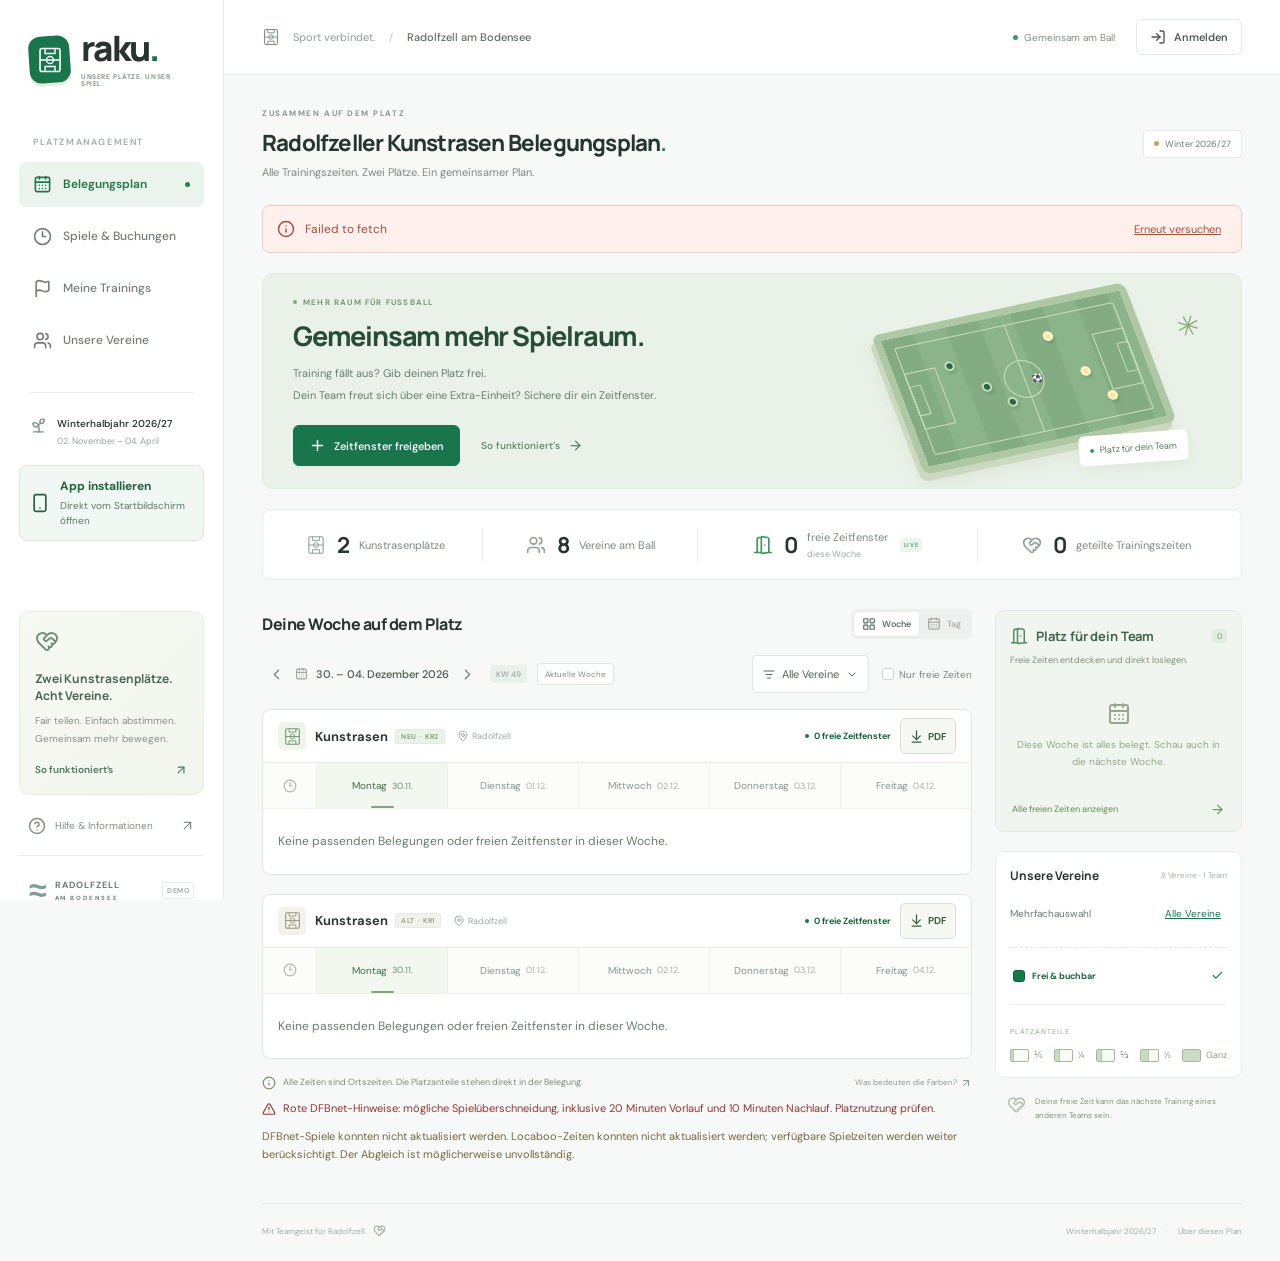
==== commit ac250ad9: "Publish 3520e96c595b0d8e6531e381a6e07008647bf27b" ====
--- a/anfragen/index.html
+++ b/anfragen/index.html
@@ -20,8 +20,8 @@
     <meta name="apple-mobile-web-app-title" content="raku. Plan" />
     <meta name="apple-mobile-web-app-status-bar-style" content="default" />
     <title>Radolfzeller Kunstrasen Belegungsplan</title>
-    <script type="module" crossorigin src="/assets/index-BmkHKevr.js"></script>
-    <link rel="stylesheet" crossorigin href="/assets/index-BDo9rK3F.css">
+    <script type="module" crossorigin src="/assets/index-BZptHS56.js"></script>
+    <link rel="stylesheet" crossorigin href="/assets/index-BYmPWfKL.css">
   </head>
   <body>
     <div id="root"></div>
--- a/assets/index-BYmPWfKL.css
+++ b/assets/index-BYmPWfKL.css
@@ -0,0 +1 @@
+.date-field{flex-direction:column;gap:8px;min-width:0;display:flex}.date-control{min-width:0;position:relative}.date-control>input[type=text],.date-control>input[type=password]{font-variant-numeric:tabular-nums;width:100%;min-width:0;padding-right:45px!important}.date-calendar-button,.date-visibility-button{color:#718563;border-radius:0 6px 6px 0;place-items:center;width:34px;display:grid;position:absolute;inset:0 0 0 auto}.date-visibility-button{width:44px}.date-calendar-button:disabled,.date-visibility-button:disabled{opacity:.35;cursor:default}.date-control>.date-native-picker{opacity:0;pointer-events:none;width:100%;height:100%;position:absolute;inset:0}.admin-role-badge{color:#53754b;background:#edf5e7;border:1px solid #dfead7;border-radius:5px;align-items:center;gap:6px;width:max-content;padding:7px 10px;font-size:10px;font-weight:550;display:inline-flex}.pauses-panel-heading{color:#65785c;justify-content:space-between;align-items:center;gap:12px;margin-bottom:18px;font-size:12px;line-height:1.7;display:flex}.pause-series-summary{color:#526a48;background:#f5f8f1;border:1px solid #dfe7d9;border-radius:7px;flex-direction:column;gap:6px;padding:14px;font-size:12px;line-height:1.6;display:flex}.pause-series-summary small{font-size:11px}.booking-exceptions{color:#755b32;overflow-wrap:anywhere;margin-top:12px;font-size:11px;line-height:1.7}.booking-exceptions summary{cursor:pointer;font-weight:600}.booking-exceptions ul{margin:8px 0;padding:0;list-style:none}.booking-exceptions li{flex-direction:column;margin-bottom:8px;display:flex}.keep-bookings-button{white-space:normal;text-align:left;margin-top:12px;line-height:1.6}.preview-dates>.occurrence-reserved{color:#755b32}.series-pauses-panel .pause-series-card>.secondary-button{flex-shrink:0;min-height:44px}.series-pauses-panel .pause-series-card>.secondary-button span{display:inline}.admin-summary{border:1px solid var(--border);background:#fff;border-radius:9px;grid-template-columns:1fr 1fr 1.2fr;margin-bottom:25px;padding:20px;display:grid}.admin-summary>div{border-right:1px solid var(--border);color:#84977d;justify-content:center;align-items:center;gap:11px;font-size:11px;display:flex}.admin-summary>div:last-child{border:0}.admin-summary>div>strong{font-family:var(--heading);color:#42583a;font-size:24px;font-weight:650}.admin-summary span strong{color:#657c5c;font-size:12px;font-weight:600}.admin-summary small{color:#94a48a;margin-top:5px;font-size:9px;display:block}.admin-tabs{border-bottom:1px solid #dfe7dc;gap:24px;margin-bottom:23px;display:flex}.admin-tabs button{color:#91a084;border-bottom:2px solid #0000;align-items:center;gap:8px;padding:12px 3px 15px;font-size:12px;display:flex}.admin-tabs button.active{color:var(--green);border-bottom-color:var(--green);font-weight:600}.admin-toolbar{flex-wrap:wrap;align-items:flex-end;gap:16px;margin-bottom:19px;display:flex}.admin-filter{color:#849577;flex-direction:column;gap:6px;min-width:210px;font-size:10px;display:flex}.admin-filter select{color:#617856;background:#fff;border:1px solid #dfe7d9;border-radius:6px;width:100%;min-height:39px;padding:10px 30px 10px 11px;font-size:11px}.admin-club-filter{width:100%;max-width:520px;margin-bottom:22px}.admin-toolbar>.primary-button{margin-left:auto}.admin-check{color:#7f9271;cursor:pointer;align-items:center;min-height:39px;font-size:11px;line-height:1.7;flex-direction:row!important;gap:8px!important;display:flex!important}.admin-check input,.holiday-check input{width:15px;height:15px;accent-color:var(--green);flex-shrink:0;margin:0}.admin-explainer{color:#8a997e;gap:10px;max-width:750px;margin-bottom:20px;font-size:11px;line-height:1.9;display:flex}.admin-explainer>svg{color:#8eaa7e;flex-shrink:0;margin-top:2px}.series-list{flex-direction:column;gap:12px;display:flex}.series-card{border:1px solid var(--border);background:#fff;border-radius:9px;align-items:center;gap:18px;padding:18px 20px;display:flex}.series-day{color:#8ca17c;background:#f0f5eb;border:1px solid #e0e9d9;border-radius:7px;flex-direction:column;align-items:center;gap:9px;min-width:48px;padding:10px 11px;font-size:10px;display:flex}.series-info{flex:1;min-width:0}.series-card-heading{flex-wrap:wrap;align-items:center;gap:10px;margin-bottom:9px;display:flex}.series-info h3{font-family:var(--heading);color:#4a5e42;letter-spacing:-.3px;font-size:15px;font-weight:650}.series-info>p{color:#85977a;align-items:center;gap:6px;font-size:10px;display:flex}.series-validity{color:#8f9d82;margin-top:8px;font-size:10px}.series-tags{flex-wrap:wrap;align-items:center;gap:6px;display:flex}.series-tags:empty{display:none}.series-tags>span{color:#8b9678;background:#f4f6ed;border:1px solid #e9edde;border-radius:3px;align-items:center;gap:4px;margin-top:10px;padding:4px 6px;font-size:8px;display:inline-flex}.inactive{opacity:.6}.muted-badge{color:#939f87;border:1px solid #e4e7de;border-radius:3px;padding:3px 5px;font-size:8px}.admin-loading{text-align:center;color:#8b9b80;padding:40px;font-size:12px}.admin-users{grid-template-columns:repeat(2,minmax(0,1fr));gap:12px;display:grid}.admin-user-card{border:1px solid var(--border);background:#fff;border-radius:8px;align-items:flex-start;gap:13px;padding:20px 17px;display:flex}.admin-user-avatar{color:#88a275;background:#f3f7ed;border:1px solid #e1ead8;border-radius:50%;place-items:center;min-width:36px;height:36px;margin-top:2px;font-size:11px;display:grid}.admin-user-card h3{font-family:var(--heading);color:#586e4c;font-size:13px;font-weight:650;line-height:1.6}.admin-user-card h3 small{color:#9bae87;background:#edf4e6;border-radius:3px;margin-left:8px;padding:2px 5px;font-family:DM Sans Variable,sans-serif;font-size:8px;font-weight:400}.admin-user-card p{color:#93a285;margin-top:3px;font-size:10px;line-height:1.7}.admin-user-card>.icon-button{flex-shrink:0;margin-left:auto}.account-state{color:#a4aa9a;align-items:center;gap:5px;margin-top:9px;font-size:8px;display:flex}.account-state i{background:#b7baa9;border-radius:50%;width:4px;height:4px}.account-state.active{color:#8ca478}.account-state.active i{background:#7ba864}.admin-dialog{scrollbar-gutter:stable;width:620px;padding:29px 32px}.admin-dialog .modal-subtitle{max-width:480px}.admin-form{gap:19px}.form-columns{grid-template-columns:1fr 1fr;gap:14px;display:grid}.form-columns>label{min-width:0}.admin-form input:disabled{opacity:1;color:#96a189!important;background:#f4f6f0!important}.admin-form select:disabled{color:#8c9c7c;opacity:1;background:#f5f7f2}.admin-fieldset{border:1px solid #e1e9da;border-radius:8px;min-width:0;margin:0;padding:17px 16px 16px}.admin-fieldset legend{color:#6c855b;padding:0 7px;font-size:11px;font-weight:600}.admin-fieldset>.admin-check{margin-top:-4px;margin-bottom:10px}.holiday-check{cursor:pointer;align-items:flex-start;padding:0;flex-direction:row!important;gap:10px!important;display:flex!important}.holiday-check>input{margin-top:3px}.holiday-check>svg{color:#98b088;flex-shrink:0;margin-left:auto}.holiday-check strong{color:#6d865c;font-size:11px;font-weight:550;display:block}.holiday-check small{color:#9bab8e;margin-top:5px;font-size:9px;font-weight:400;line-height:1.8;display:block}.holiday-dates{border-top:1px dashed #dee7d5;flex-direction:column;gap:8px;margin-top:12px;padding:12px 0 2px;display:flex}.holiday-dates>span{color:#9daa8f;justify-content:space-between;gap:9px;font-size:9px;display:flex}.holiday-dates strong{color:#82986e;font-weight:500}.holiday-dates a{color:#6f925c;text-underline-offset:3px;align-items:center;gap:5px;margin-top:4px;font-size:9px;text-decoration:underline;display:flex}.pause-row{border-top:1px solid #e5ecde;margin-top:16px;padding-top:16px}.pause-row-heading{align-items:center;gap:10px;margin-bottom:12px;display:flex}.pause-row-heading label{flex:1}.pause-row-heading>.icon-button{align-self:flex-end;margin-bottom:8px}.add-pause-button{color:#6a8c57;background:#f9fbf6;border:1px dashed #ceddc3;border-radius:5px;align-items:center;gap:5px;margin-top:17px;padding:9px 11px;font-size:10px;font-weight:500;display:flex}.field-hint{color:#9aab8a;margin-top:9px;font-size:9px;line-height:1.8}.admin-form-actions{border-top:1px solid #e9eee2;justify-content:flex-end;align-items:center;gap:10px;margin-top:2px;padding-top:19px;display:flex}.plan-preview{background:#f2f8ec;border:1px solid #dcebd1;border-radius:9px;padding:16px}.preview-heading{color:#74945e;align-items:center;gap:8px;font-size:12px;display:flex}.preview-heading strong{font-weight:600}.preview-counts{color:#8c9e7b;flex-wrap:wrap;gap:16px;margin:14px 0;font-size:10px;display:flex}.preview-counts b{color:#65814f;font-size:15px;font-family:var(--heading);margin-right:4px}.plan-preview details{border-top:1px solid #deead4;padding-top:12px}.plan-preview summary{cursor:pointer;color:#769262;justify-content:space-between;align-items:center;font-size:10px;list-style:none;display:flex}.preview-dates{flex-direction:column;gap:9px;padding-top:14px;display:flex}.preview-dates>div{color:#6b8f55;justify-content:space-between;align-items:center;gap:10px;font-size:9px;line-height:1.6;display:flex}.preview-dates>div>span:first-child{flex-shrink:0}.preview-dates>div>span:last-child{text-align:right}.preview-dates>.occurrence-outside{color:#abb69f}.preview-dates>.occurrence-pause,.preview-dates>.occurrence-holiday{color:#a49163}.preview-dates>.occurrence-released{color:#82a576}.has-conflicts{background:#fff6ef;border-color:#eedbcb}.has-conflicts .preview-heading{color:#b38260}.preview-conflicts{color:#ac8466;padding:10px 0 13px;font-size:10px;line-height:1.8}.preview-conflicts p+p{margin-top:6px}.preview-conflicts p:last-child{margin-top:12px}.login-role-switch{background:#f0f5ec;border:1px solid #e2e9db;border-radius:7px;gap:4px;padding:4px;display:flex}.login-role-switch button{color:#8a9c7b;border-radius:4px;flex:1;justify-content:center;align-items:center;gap:7px;min-height:35px;font-size:11px;display:flex}.login-role-switch button.active{color:#507941;background:#fff;font-weight:550;box-shadow:0 1px 4px #577c3b12}.login-empty-note{color:#929f86;font-size:11px;line-height:1.8}.booking-mode .login-role-switch button{min-height:44px}.booking-area{border:0;min-width:0;margin:0;padding:0}.booking-area legend{color:#647557;margin-bottom:10px;padding:0;font-size:12px}.booking-mode>p,.booking-series-note{color:#647557;margin-top:10px;font-size:12px;line-height:1.65}.booking-series-preview details{margin-top:14px}.booking-series-preview summary,.booking-series-preview .preview-dates>div{font-size:12px}.booking-series-preview .preview-dates{max-height:220px;overflow-y:auto}.booking-series-preview.has-conflicts .preview-dates>div{color:#8d5733}@media (width<=1000px){.admin-toolbar{gap:12px}.admin-summary{padding:17px 10px}.admin-summary>div{gap:7px;font-size:10px}.admin-summary>div>svg{width:17px}.admin-summary span strong{font-size:11px}.admin-users{grid-template-columns:1fr}.series-card{gap:13px;padding:17px 14px}.series-card>.secondary-button span{display:none}.series-card>.secondary-button{padding:9px}.series-info h3{font-size:13px}.admin-toolbar>.primary-button{margin-left:0}}@media (width<=640px){.admin-summary{grid-template-columns:1fr 1fr;padding:15px 5px}.admin-summary>div{gap:7px;font-size:10px}.admin-summary>div>strong{font-size:21px}.admin-summary>div:nth-child(2){border-right:0}.admin-summary>div:last-child{border-top:1px solid #e5ebde;grid-column:1/-1;margin-top:15px;padding-top:15px}.admin-summary>div:last-child>span{align-items:center;gap:8px;display:flex}.admin-summary small{margin-top:0}.admin-tabs{gap:21px}.admin-tabs button{font-size:12px}.admin-toolbar{gap:10px}.admin-filter{flex:1;min-width:170px}.admin-filter select{min-height:43px;font-size:12px}.admin-toolbar>.admin-check{font-size:10px}.admin-toolbar>.primary-button{width:100%;min-height:42px;font-size:12px}.admin-explainer{margin-bottom:18px;font-size:11px;line-height:1.8}.series-card{align-items:flex-start;gap:10px;padding:15px 11px}.series-day{gap:8px;min-width:35px;padding:9px 7px;font-size:9px}.series-day svg{width:17px}.series-card-heading{gap:6px;margin-top:2px}.series-info h3{font-size:13px}.series-info>p{flex-wrap:wrap;gap:4px;font-size:9px;line-height:1.6}.series-validity{font-size:9px;line-height:1.7}.series-card>.secondary-button{min-height:32px;padding:7px}.series-tags>span{font-size:8px;line-height:1.6}.admin-user-card{gap:11px;padding:18px 13px}.admin-user-card h3{font-size:14px}.admin-user-card p{font-size:11px}.account-state{font-size:9px}.admin-dialog{scrollbar-gutter:auto;width:100%;padding:25px 20px}.admin-dialog .modal-subtitle{font-size:12px}.admin-form .form-columns{gap:10px}.admin-form .form-columns label{font-size:10px}.admin-form .form-columns input{min-height:44px;padding:10px 7px;font-size:12px}.admin-form .form-columns select{min-height:44px;padding:10px 6px;font-size:11px}.admin-fieldset{padding:15px 12px}.admin-fieldset legend{font-size:11px}.admin-fieldset .admin-check{min-height:42px;margin-bottom:13px;font-size:10px;line-height:1.8}.holiday-check strong{font-size:11px;line-height:1.7}.holiday-check small{font-size:10px}.holiday-check>svg{width:16px}.holiday-dates>span{font-size:9px}.holiday-dates>span strong{max-width:55%;line-height:1.6}.add-pause-button{min-height:40px;font-size:11px}.field-hint{font-size:10px}.pause-row-heading label{font-size:11px}.pause-row-heading input{font-size:13px!important}.admin-form-actions{justify-content:space-between;gap:8px}.admin-form-actions .primary-button{padding:12px 11px;font-size:11px!important}.admin-form-actions .secondary-button{min-height:44px;padding:12px 10px;font-size:11px}.preview-heading{font-size:11px;line-height:1.6}.preview-heading svg{flex-shrink:0}.preview-dates>div{font-size:10px}.preview-counts{gap:10px}.plan-preview{padding:14px 12px}.preview-conflicts{font-size:11px}.login-role-switch button{min-height:40px;font-size:12px}.admin-role-badge{font-size:10px}}.statistics-page .subpage-heading{align-items:flex-start}.statistics-page .season-pill{white-space:nowrap}.statistics-explanation{color:#4d6758;background:#eef5f0;border:1px solid #dce9e1;border-radius:9px;padding:0 16px;font-size:12px;line-height:1.7}.statistics-explanation svg{vertical-align:middle;margin:0 5px}.statistics-explanation summary{cursor:pointer;min-height:44px;padding:12px 0;font-weight:600}.statistics-explanation summary:focus-visible{outline:2px solid var(--green);outline-offset:3px}.statistics-explanation p{padding-bottom:14px}.statistics-toolbar{justify-content:space-between;align-items:end;gap:16px;margin:24px 0 16px;display:flex}.statistics-club-filter{gap:7px;width:310px;min-width:0;max-width:100%;display:grid}.statistics-toolbar label{font-size:12px;font-weight:600}.statistics-toolbar select{border:1px solid var(--border);color:#374b3e;background:#fff;border-radius:7px;width:100%;min-width:0;min-height:44px;padding:9px 12px}.statistics-toolbar p,.statistics-loading{color:#687a6d;font-size:12px}.statistics-loading{padding:24px 0}.statistics-table-frame{border:1px solid var(--border);background:#fff;border-radius:10px;overflow:hidden}.statistics-table{border-collapse:collapse;width:100%;font-size:14px}.statistics-table th,.statistics-table td{text-align:left;border-bottom:1px solid var(--border);padding:15px 20px}.statistics-table thead{color:#4f6958;background:#f0f5f2;font-size:12px}.statistics-table thead th{font-weight:600}.statistics-table thead small{margin-top:4px;font-size:10px;font-weight:400;display:block}.statistics-table thead button{min-height:44px;font-weight:inherit;background:0 0;border:0;justify-content:flex-end;align-items:center;gap:5px;padding:0;display:inline-flex}.statistics-table th[aria-sort=descending]{color:var(--green)}.statistics-table .statistics-number{text-align:right;font-variant-numeric:tabular-nums;width:160px}.statistics-table .statistics-rank{text-align:center;color:#687a6d;font-variant-numeric:tabular-nums;width:65px}.statistics-table .statistics-weekly{color:var(--green);font-weight:650}.statistics-team{align-items:center;gap:12px;display:flex}.statistics-team strong{font-size:14px;font-weight:650;display:block}.statistics-team span:not(.club-crest){color:#687a6d;margin-top:4px;font-size:12px;font-weight:400;display:block}.statistics-duration{font-weight:650}.statistics-table tbody tr:hover{background:#f8fbf9}.statistics-table tfoot{background:#eef5f0;font-weight:700}.statistics-table tfoot th,.statistics-table tfoot td{border-bottom:0}@media (width<=760px){.statistics-page .subpage-heading,.statistics-toolbar{flex-direction:column;align-items:flex-start}.statistics-table .statistics-rank{display:none}.statistics-table th,.statistics-table td{padding:13px 10px}.statistics-table .statistics-number{width:110px}}@media (width<=480px){.statistics-table{table-layout:fixed;font-size:12px}.statistics-table th,.statistics-table td{padding:12px 7px}.statistics-table thead{font-size:10px}.statistics-table thead button{flex-direction:column;align-items:flex-end;gap:2px}.statistics-table thead small{font-size:9px}.statistics-table .statistics-number{width:64px}.statistics-table .statistics-weekly{width:73px}.statistics-table .statistics-number:last-child{width:80px}.statistics-team .club-crest{display:none}.statistics-team strong{overflow-wrap:anywhere;font-size:12px}.statistics-team span:not(.club-crest){overflow-wrap:anywhere;font-size:10px;line-height:1.5}}.game-friendly-badge{color:#fff;white-space:nowrap;background:#315b7a;flex-shrink:0;justify-content:center;align-items:center;width:25px;height:20px;font-size:10px;font-weight:800;line-height:1;text-decoration:none;display:inline-flex}.locaboo-page{min-width:0}.locaboo-source-note{color:#36556d;background:#f4f9fc;border:1px solid #d7e6ef;border-left:4px solid #5487ac;border-radius:10px;padding:16px 20px}.locaboo-source-note p{margin:6px 0 0;font-size:13px;line-height:1.65}.locaboo-toolbar{flex-wrap:wrap;align-items:center;gap:12px;margin:22px 0;display:flex}.locaboo-toolbar label{gap:5px;font-size:12px;font-weight:600;display:grid}.locaboo-toolbar select{color:#36513d;max-width:250px;font:inherit;background:#fff;border:1px solid #dce5d7;border-radius:8px;padding:9px 12px}.locaboo-status{flex-wrap:wrap;justify-content:space-between;gap:8px;margin-bottom:14px;display:flex}.locaboo-status span,.locaboo-scroll-hint{color:#667668;font-size:12px}.locaboo-scroll-hint{line-height:1.6}.locaboo-detail{background:#fff;border:1px solid #b9d0df;border-radius:10px;margin-bottom:18px;padding:18px 46px 18px 18px;position:relative}.locaboo-detail>button{position:absolute;top:8px;right:8px}.locaboo-detail h3{margin:0;font-size:17px}.locaboo-detail p{margin:8px 0;font-size:13px;line-height:1.6}.locaboo-detail small{color:#647b8c}.locaboo-empty{background:#f2f5ef;border-radius:8px;padding:20px;font-size:14px;line-height:1.7}.locaboo-timeline{background:#fff;border:1px solid #dce5d7;border-radius:12px;max-width:100%;overflow-x:auto}.locaboo-timeline:focus-visible{outline-offset:3px;outline:3px solid #5487ac}.locaboo-timeline-inner{min-width:1100px;padding-right:28px}.locaboo-axis,.locaboo-resource{grid-template-columns:150px 1fr;display:grid}.locaboo-axis{color:#647669;padding:15px 0;font-size:10px}.locaboo-axis>span{padding-left:14px}.locaboo-axis>div{position:relative}.locaboo-axis>div>span{white-space:nowrap;position:absolute;transform:translate(-50%)}.locaboo-day h3{color:#36513d;background:#f4f7f1;border-top:1px solid #dce5d7;border-bottom:1px solid #dce5d7;margin:0;padding:10px 14px;font-size:13px}.locaboo-resource>strong{color:#60745f;border-right:1px solid #dce5d7;padding:16px 14px;font-size:12px}.locaboo-track{background:repeating-linear-gradient(to right, #dce5d780 0, #dce5d780 1px, transparent 1px, transparent calc(100% / var(--hours)));border-bottom:1px solid #edf1ea;position:relative}.locaboo-event{color:#264d69;text-align:left;cursor:pointer;background:#e9f3fa;border:1px solid #abcade;border-left:3px solid #5285aa;border-radius:6px;flex-direction:column;justify-content:center;align-items:flex-start;gap:4px;min-width:6px;height:68px;padding:7px 8px;display:flex;position:absolute;overflow:hidden}.locaboo-event[data-resource="72781"]{color:#31563e;background:#eaf3ed;border-color:#b1cfbb #b1cfbb #b1cfbb #538267}.locaboo-event[data-resource="53227"]{color:#6d512d;background:#f7f0e7;border-color:#ddc7a7 #ddc7a7 #ddc7a7 #a77b3e}.locaboo-event.locaboo-booking-event{border-top:3px solid #6d28d9;padding-right:22px}.locaboo-booking-event:after,.locaboo-booking-key:after{content:"";clip-path:polygon(0 0,100% 0,100% 100%);pointer-events:none;background:#6d28d9;width:22px;height:22px;position:absolute;top:0;right:0}.locaboo-booking-key{background:#e9f3fa;border:1px solid #abcade;border-top:3px solid #6d28d9;border-radius:3px;flex:0 0 22px;width:22px;height:18px;position:relative;overflow:hidden}.locaboo-booking-key:after{width:12px;height:12px}.locaboo-event:hover,.locaboo-event[aria-pressed=true]{filter:brightness(.95);z-index:1;box-shadow:0 0 0 2px #5285aa55}.locaboo-event:focus-visible{outline-offset:2px;z-index:2;outline:3px solid #264d69}.locaboo-event strong,.locaboo-event small,.locaboo-event span{text-overflow:ellipsis;white-space:nowrap;max-width:100%;display:block;overflow:hidden}.locaboo-event strong{font-size:12px}.locaboo-event small,.locaboo-event span{font-size:10px}.locaboo-no-booking{color:#8c998a;margin:27px 12px;font-size:11px;display:inline-block}.locaboo-empty-day{color:#8c998a;margin:0;padding:10px 14px;font-size:11px}.game-layer-controls{flex-wrap:wrap;gap:20px;margin:0 0 18px;font-size:13px;display:flex}.game-layer-controls label{align-items:center;gap:8px;min-height:35px;display:inline-flex}.game-layer-controls input{accent-color:#19754c;width:17px;height:17px}.game-source-status{color:#526757;margin:12px 0 20px;font-size:12px;line-height:1.8}.game-source-status summary{cursor:pointer;font-weight:600}.game-source-status ul{padding-left:20px}.game-source-warning{color:#795b24;background:#fff8e9;border:1px solid #e6cf9d;border-radius:8px;margin-bottom:14px;padding:14px;font-size:13px;line-height:1.6}.locaboo-event.club-game-event{color:#36513d;background:#fff;border:1px dashed #76917d;border-left:4px solid #365f43;box-shadow:1px 2px 5px #29332f0d}.club-game-event[data-match-status=cancelled]{opacity:.7;text-decoration:line-through}.game-match-status{color:#73612d;background:#f7f0df;border-radius:6px;padding:6px 9px;font-size:13px;display:inline-block}.game-match-status.status-matched{color:#2d6140;background:#e6f3e9}.game-untimed{text-align:left;color:#73612d;background:#fffcf3;border:1px dashed #cfbf93;border-radius:6px;margin:8px 14px;padding:12px 16px;font-size:12px;display:block;position:relative}.club-game-event>.game-friendly-badge,.game-untimed>.game-friendly-badge{border-bottom-left-radius:5px;position:absolute;top:0;right:0}.club-game-event[data-friendly]>small{padding-right:24px}.club-game-event[data-friendly][data-booking-warning]>small{padding-right:47px}.club-game-event[data-friendly] .game-booking-alert-corner{right:25px}.game-untimed[data-friendly]{padding-right:40px}.locaboo-day{position:relative}.game-connections{pointer-events:none;width:100%;height:100%;position:absolute;inset:0;overflow:visible}.game-connection{fill:none;stroke:#a76719;stroke-width:2px;stroke-dasharray:5 4;stroke-linejoin:round}.game-connection[data-status=matched]{stroke:#26764c;stroke-dasharray:none}.game-connection[data-active]{stroke-width:3px}.locaboo-event{z-index:1}.locaboo-event[data-related]{outline-offset:2px;outline:2px solid #26764c}.locaboo-event[data-related][data-match-status=different],.locaboo-event[data-related][data-match-status=unclear]{outline-color:#a76719}.locaboo-event[data-match-status=matched]{border-color:#39805b}.locaboo-event[data-match-status=missing],.game-match-status.status-missing{color:#913232;background:#fff0f0;border-color:#bc4545}.game-missing-bookings{color:#913232;background:#fff0f0;border:1px solid #d45b5b;border-left:4px solid #b42323;border-radius:8px;align-items:center;gap:10px;margin:0 0 16px;padding:12px 14px;font-size:13px;line-height:1.5;display:flex}.game-missing-bookings>svg{flex-shrink:0}.club-game-event[data-booking-warning]{border-style:solid;justify-content:flex-start;gap:3px;padding-top:6px;padding-bottom:26px}.club-game-event[data-booking-warning]>small{padding-right:13px}.club-game-event .game-booking-alert-corner{color:#fff;background:#b42323;border-bottom-left-radius:6px;place-items:center;width:21px;height:21px;display:grid;position:absolute;top:0;right:0}.club-game-event .game-booking-warning{color:#fff;text-align:center;white-space:normal;text-overflow:clip;background:#b42323;justify-content:center;align-items:center;width:100%;height:24px;padding:2px 3px;font-size:10px;font-weight:700;line-height:10px;display:flex;position:absolute;bottom:0;left:0}.locaboo-event[data-match-status=different],.locaboo-event[data-match-status=unclear],.game-match-status.status-different,.game-match-status.status-unclear{color:#79551e;background:#fff8e9;border-color:#b48a3c}.locaboo-event[data-match-status=unavailable],.locaboo-event[data-match-status=other],.game-match-status.status-unavailable,.game-match-status.status-other{color:#59655f;background:#f1f4f2;border-color:#a0a9a5}.locaboo-event.locaboo-booking-event{border-top-color:#6d28d9}.game-connection-legend{color:#526757;flex-wrap:wrap;gap:10px 20px;margin:-4px 0 20px;font-size:12px;display:flex}.locaboo-request-form{background:#fff;border:1px solid #c7d5cb;border-radius:8px;gap:12px;margin:18px 0;padding:16px;display:grid}.locaboo-request-form label{gap:7px;font-size:13px;display:grid}.locaboo-request-form input{background:#fff;border:1px solid #c7d5cb;border-radius:6px;width:100%;min-width:0;padding:10px}.locaboo-request-form input:read-only{background:#f4f7f1}.locaboo-request-draft{background:#f1f7f3;border-radius:6px;gap:10px;padding:14px;display:grid}.game-connection-legend>span{align-items:center;gap:7px;display:inline-flex}.connection-key{color:#26764c;background:#e6f3e9;border:1px solid;border-radius:4px;justify-content:center;align-items:center;width:22px;height:20px;font-size:18px;font-style:normal;display:inline-flex}.connection-key.missing{color:#bc4545;background:#fff0f0}.connection-key.review{color:#a76719;background:#fff8e9;border-style:dashed}.connection-key.unavailable{color:#87948d;background:#f1f4f2}@media (width<=600px){.locaboo-toolbar{gap:10px}.locaboo-toolbar .week-navigation{justify-content:space-between;width:100%}.locaboo-toolbar label{flex:1;min-width:120px}.locaboo-toolbar select{width:100%;max-width:100%}.locaboo-source-note{padding:12px 14px}}.club-select.calendar-club-filter{max-width:210px;padding:0;display:block}.calendar-club-filter>summary{cursor:pointer;color:#526456;align-items:center;gap:7px;min-height:36px;padding:8px 10px;font-size:11px;list-style:none;display:flex}.calendar-club-filter>summary::-webkit-details-marker{display:none}.calendar-club-filter>summary:focus-visible{outline:2px solid var(--green);outline-offset:3px}.club-filter-summary{text-overflow:ellipsis;white-space:nowrap;flex:1;min-width:0;overflow:hidden}.club-filter-options{z-index:15;background:#fff;border:1px solid #dce6df;border-radius:8px;width:min(330px,100vw - 32px);max-height:min(70vh,490px);padding:10px;position:absolute;top:calc(100% + 6px);right:0;overflow-y:auto;box-shadow:0 10px 30px #233c2926}.club-filter-options>p{color:#637769;margin:2px 6px 8px;font-size:11px;line-height:1.6}.club-filter-option{text-align:left;color:#526456;border-radius:5px;align-items:center;gap:9px;width:100%;min-height:44px;padding:8px;font-size:12px;display:flex}.club-filter-option>span:not(.club-crest):not(.free-swatch){flex:1}.club-filter-option:hover,.club-filter-option[aria-pressed=true]{color:var(--green);background:#edf5ef}.club-filter-done{background:var(--green);color:#fff;border-radius:5px;width:100%;margin-top:8px;padding:10px;font-size:12px}.legend-filter-actions{color:#687c6d;justify-content:space-between;align-items:center;gap:8px;padding:0 0 8px;font-size:10px;display:flex}.legend-filter-actions button{min-height:32px;color:var(--green);text-decoration:underline}.calendar-filter-empty{color:#687c6d;padding:22px 15px;font-size:12px;line-height:1.7}@media (width<=640px){.club-select.calendar-club-filter{max-width:min(210px,55vw)}.calendar-club-filter>summary{min-height:40px}.club-filter-options{left:0;right:auto}}.slot-game-warnings{gap:5px;min-width:0;margin-top:7px;display:grid}.slot-game-warning{color:#952727;text-align:left;white-space:normal;overflow-wrap:anywhere;background:#fff0f0;border:1px solid #e6aaaa;border-left:3px solid #b42323;border-radius:4px;gap:3px;min-width:0;padding:6px;font-size:10px;line-height:1.35;display:grid;position:relative}.slot-game-warning>.game-friendly-badge{border-radius:0 3px 0 4px;position:absolute;top:0;right:0}.slot-game-warning[data-friendly]>strong{padding-right:25px}.slot-game-warning>strong{align-items:center;gap:4px;font-size:10px;display:flex}.slot-game-warning svg{flex-shrink:0}.slot-game-time{font-weight:700}.slot-game-name{font-size:9px}.slot-card .slot-game-name{display:none}.training-games-status{color:#8f3636;align-items:flex-start;gap:7px;margin:10px 0;font-size:11px;line-height:1.6;display:flex}.training-games-status svg{flex-shrink:0;margin-top:2px}.training-games-source-status{color:#776741;margin-bottom:8px;font-size:11px;line-height:1.6}.training-game-detail{color:#952727;background:#fff8f8;border:1px solid #e6aaaa;border-radius:6px;margin:14px 0;padding:12px;font-size:12px;line-height:1.6}.training-game-detail a{margin-top:5px;text-decoration:underline;display:block}.day-view .slot-card.has-game-conflict{grid-template-columns:minmax(0,1fr) minmax(120px,1fr);align-items:start;column-gap:8px;display:grid}.day-view .slot-card.has-game-conflict>.slot-top{grid-area:1/1}.day-view .slot-card.has-game-conflict>.slot-bottom{grid-area:2/1}.day-view .slot-card.has-game-conflict>.slot-game-warnings{grid-area:1/2/span 2;margin-top:0}@media (width<=640px){.schedule-page .slot-card.has-game-conflict{grid-column:1/-1;grid-template-columns:minmax(0,1fr) minmax(120px,1fr);align-items:start;column-gap:8px;display:grid}.schedule-page .slot-card.has-game-conflict>.slot-top{grid-area:1/1}.schedule-page .slot-card.has-game-conflict>.slot-bottom{grid-area:2/1}.schedule-page .slot-card.has-game-conflict>.slot-game-warnings{grid-area:1/2/span 2;margin-top:0}}.sidebar-app-install{color:#246140;text-align:left;background:#f1f7f2;border:1px solid #dce8de;border-radius:8px;flex-shrink:0;align-items:center;gap:10px;width:100%;margin-top:18px;padding:12px 10px;display:flex}.sidebar-app-install:hover{background:#e6f1e8}.sidebar-app-install>svg{flex-shrink:0}.sidebar-app-install strong{font-size:12px;display:block}.sidebar-app-install small{color:#617867;margin-top:4px;font-size:10px;line-height:1.5;display:block}.app-install-preview{align-items:center;gap:16px;margin:20px 0;display:flex}.app-install-preview img{border-radius:15px;flex-shrink:0}.app-install-preview strong{font-size:15px;display:block}.app-install-preview p{color:#617867;margin:7px 0 0;font-size:13px;line-height:1.6}.app-install-action{width:100%}.app-install-status{color:#536c5b;margin:16px 0;font-size:13px;line-height:1.7}.app-install-guides{gap:10px;display:grid}.app-install-guides details{border:1px solid #dce8de;border-radius:8px;padding:0 14px}.app-install-guides summary{cursor:pointer;color:#28543a;padding:14px 0;font-size:14px;font-weight:650}.app-install-guides ol{margin:0 0 16px;padding-left:20px}.app-install-guides li+li{margin-top:10px}.app-install-guides li,.app-install-guides p{color:#536c5b;font-size:13px;line-height:1.7}.app-install-guides p{margin:0 0 16px}.app-install-online{color:#617867;gap:9px;margin:20px 0 0;font-size:12px;line-height:1.6;display:flex}.app-install-online svg{flex-shrink:0;margin-top:2px}.sidebar-app-install:focus-visible,.app-install-guides summary:focus-visible{outline:2px solid var(--green);outline-offset:3px}@font-face{font-family:DM Sans Variable;font-style:normal;font-display:swap;font-weight:100 1000;src:url(/assets/dm-sans-latin-ext-wght-normal-BOFOeGcA.woff2)format("woff2-variations");unicode-range:U+100-2BA,U+2BD-2C5,U+2C7-2CC,U+2CE-2D7,U+2DD-2FF,U+304,U+308,U+329,U+1D00-1DBF,U+1E00-1E9F,U+1EF2-1EFF,U+2020,U+20A0-20AB,U+20AD-20C0,U+2113,U+2C60-2C7F,U+A720-A7FF}@font-face{font-family:DM Sans Variable;font-style:normal;font-display:swap;font-weight:100 1000;src:url(/assets/dm-sans-latin-wght-normal-Xz1IZZA0.woff2)format("woff2-variations");unicode-range:U+??,U+131,U+152-153,U+2BB-2BC,U+2C6,U+2DA,U+2DC,U+304,U+308,U+329,U+2000-206F,U+20AC,U+2122,U+2191,U+2193,U+2212,U+2215,U+FEFF,U+FFFD}@font-face{font-family:Manrope Variable;font-style:normal;font-display:swap;font-weight:200 800;src:url([data-uri])format("woff2-variations");unicode-range:U+460-52F,U+1C80-1C8A,U+20B4,U+2DE0-2DFF,U+A640-A69F,U+FE2E-FE2F}@font-face{font-family:Manrope Variable;font-style:normal;font-display:swap;font-weight:200 800;src:url(/assets/manrope-cyrillic-wght-normal-Dvxsihut.woff2)format("woff2-variations");unicode-range:U+301,U+400-45F,U+490-491,U+4B0-4B1,U+2116}@font-face{font-family:Manrope Variable;font-style:normal;font-display:swap;font-weight:200 800;src:url(/assets/manrope-greek-wght-normal-DL7QRZyv.woff2)format("woff2-variations");unicode-range:U+370-377,U+37A-37F,U+384-38A,U+38C,U+38E-3A1,U+3A3-3FF}@font-face{font-family:Manrope Variable;font-style:normal;font-display:swap;font-weight:200 800;src:url(/assets/manrope-vietnamese-wght-normal-usUDDRr7.woff2)format("woff2-variations");unicode-range:U+102-103,U+110-111,U+128-129,U+168-169,U+1A0-1A1,U+1AF-1B0,U+300-301,U+303-304,U+308-309,U+323,U+329,U+1EA0-1EF9,U+20AB}@font-face{font-family:Manrope Variable;font-style:normal;font-display:swap;font-weight:200 800;src:url(/assets/manrope-latin-ext-wght-normal-Ch3YOpNY.woff2)format("woff2-variations");unicode-range:U+100-2BA,U+2BD-2C5,U+2C7-2CC,U+2CE-2D7,U+2DD-2FF,U+304,U+308,U+329,U+1D00-1DBF,U+1E00-1E9F,U+1EF2-1EFF,U+2020,U+20A0-20AB,U+20AD-20C0,U+2113,U+2C60-2C7F,U+A720-A7FF}@font-face{font-family:Manrope Variable;font-style:normal;font-display:swap;font-weight:200 800;src:url(/assets/manrope-latin-wght-normal-DHIcAJRg.woff2)format("woff2-variations");unicode-range:U+??,U+131,U+152-153,U+2BB-2BC,U+2C6,U+2DA,U+2DC,U+304,U+308,U+329,U+2000-206F,U+20AC,U+2122,U+2191,U+2193,U+2212,U+2215,U+FEFF,U+FFFD}:root{color:#29332f;font-synthesis:none;--green:#19754c;--deep-green:#165c3d;--free-slot-green:#137b46;--free-slot-border:#0d6135;--muted:#89908c;--border:#e8ece9;--heading:"Manrope Variable", sans-serif;background:#f7f9f8;font-family:DM Sans Variable,sans-serif;font-weight:400}*{box-sizing:border-box}body{margin:0}button,input,select,textarea{font:inherit}button,a,input,select,textarea{-webkit-tap-highlight-color:transparent}button{cursor:pointer;color:inherit}button:disabled{cursor:not-allowed;opacity:.4}button,a,input,select,textarea{outline-offset:4px}button:focus-visible,a:focus-visible,input:focus-visible,select:focus-visible,textarea:focus-visible{outline:2px solid #288558}button{transition:background .16s,box-shadow .16s,transform .16s}button:not(:disabled):active{transform:translateY(1px)}a{color:inherit;text-decoration:none}button svg{flex-shrink:0}p,h1,h2,h3,h4{margin:0}button{background:0 0;border:0}::selection{background:#cbe8d5}button,input,select,textarea{touch-action:manipulation}.app-shell{min-height:100vh}.sidebar{border-right:1px solid var(--border);z-index:30;background:#fff;flex-direction:column;width:224px;padding:31px 19px 0;display:flex;position:fixed;top:0;bottom:0;left:0;overflow-y:auto}.brand{font-family:var(--heading);letter-spacing:-1.8px;align-items:center;gap:11px;margin:0 10px 48px;font-size:35px;font-weight:800;line-height:1;display:flex}.brand-icon{background:var(--green);color:#fff;border-radius:12px;place-items:center;width:42px;height:47px;display:grid;transform:rotate(-4deg);box-shadow:0 3px #e0eade}.brand-icon svg{transform:rotate(4deg)}.brand-dot{color:var(--green)}.brand small{letter-spacing:.55px;color:#7c8b82;margin-top:8px;font-family:DM Sans Variable,sans-serif;font-size:6.8px;font-weight:600;display:block}.workspace-label{letter-spacing:1.6px;color:#a4aaa6;margin:0 14px 14px;font-size:9px;font-weight:600}.sidebar nav{flex-direction:column;gap:7px;display:flex}.nav-item{color:#727c75;text-align:left;border-radius:7px;align-items:center;gap:11px;height:45px;padding:0 14px;font-size:12px;font-weight:500;display:flex}.nav-item.active{color:#23754c;background:#eaf4ed;font-weight:600}.nav-item:hover{background:#f1f6f2}.nav-active-dot{background:#2a8053;border-radius:50%;width:5px;height:5px;margin-left:auto}.nav-count{color:#247349;background:#d3e9db;border-radius:4px;margin-left:auto;padding:2px 5px;font-size:10px}.nav-count+.nav-active-dot{display:none}.sidebar-season{border-top:1px solid var(--border);align-items:center;gap:10px;margin:29px 11px 0;padding-top:24px;display:flex}.small-season-icon{color:#7c9384;align-self:flex-start}.sidebar-season strong{font-size:10px;font-weight:550;display:block}.sidebar-season div>span{color:#9ba29d;margin-top:5px;font-size:9px;display:block}.sidebar-bottom{margin-top:auto;padding-top:70px}.together-card{color:#4a6653;background:linear-gradient(135deg,#f7faf3,#f0f5ed);border:1px solid #e6eee5;border-radius:10px;padding:17px 15px}.together-card>svg{color:#6c927a;margin-bottom:12px}.together-card h4{font-size:12px;font-family:var(--heading);margin-bottom:8px;font-weight:700}.together-card p{color:#889285;font-size:10px;line-height:1.8}.together-card button{color:#4b795c;justify-content:space-between;align-items:center;width:100%;margin-top:15px;padding:0;font-size:10px;font-weight:600;display:flex}.help-button{color:#858e87;align-items:center;gap:9px;width:100%;margin:22px 0 20px;padding:0 9px;font-size:10px;display:flex}.help-button svg:last-child{margin-left:auto}.sidebar-footer{border-top:1px solid var(--border);letter-spacing:1px;color:#6d7d75;align-items:center;gap:7px;height:70px;padding:0 10px;font-size:9px;font-weight:700;display:flex}.city-mark{color:#7e9ca0;font-size:32px;line-height:1}.sidebar-footer small{letter-spacing:1.9px;margin-top:3px;font-size:6px;display:block}.version{letter-spacing:.5px;color:#a5ada7;border:1px solid #e8ece8;border-radius:3px;margin-left:auto;padding:3px 4px;font-size:7px}.main-shell{margin-left:224px}.topbar{z-index:20;border-bottom:1px solid var(--border);background:#fff;justify-content:space-between;align-items:center;height:75px;padding:0 38px;display:flex;position:sticky;top:0}.topbar-left{color:#939b96;align-items:center;gap:13px;font-size:10px;display:flex}.breadcrumb-icon{color:#7a8d80;display:flex}.breadcrumb-icon svg{width:18px;height:18px}.breadcrumb-divider{color:#c3cac5;margin:0 1px}.topbar-left strong{color:#606e64;font-weight:500}.topbar-right{align-items:center;gap:21px;display:flex}.live-status{color:#829085;align-items:center;gap:6px;font-size:9px;display:flex}.live-dot{background:#389868;border-radius:100%;flex-shrink:0;width:5px;height:5px;display:inline-block}.login-button{color:#45574a;border:1px solid #e2e8e3;border-radius:6px;align-items:center;gap:8px;padding:9px 13px;font-size:11px;font-weight:550;display:flex}.login-button:hover{background:#f0f7f2}.user-button{text-align:left;align-items:center;gap:9px;padding:0;display:flex}.avatar{background:color-mix(in srgb, var(--club-color) 12%, white);color:var(--club-color);border:2px solid #fff;border-radius:100%;outline:1px solid #e7ece8;place-items:center;width:33px;height:33px;font-size:10px;font-weight:700;display:grid}.user-button strong{font-size:10px;font-weight:600;display:block}.user-button small{color:#919992;margin-top:3px;font-size:9px;display:block}.topbar-right .logout-button{color:#939c96;margin-left:-12px}.mobile-menu{display:none!important}.mobile-bottom-nav{display:none}.icon-button{color:#7d8980;border-radius:5px;justify-content:center;align-items:center;width:29px;height:29px;padding:0;display:inline-flex}.icon-button:hover:not(:disabled){background:#edf3ee}.main-shell main{max-width:1560px;margin:auto;padding:33px 38px 0}.page-title-row{justify-content:space-between;align-items:center;gap:20px;margin-bottom:26px;display:flex}.eyebrow{letter-spacing:1.55px;color:#869288;margin-bottom:9px;font-size:8px;font-weight:650}h1{font-family:var(--heading);letter-spacing:-.8px;color:#27362c;font-size:clamp(19px,1.75vw,28px);font-weight:750;line-height:1.4}.heading-period{color:#368658}.page-title-row p{color:#919992;margin-top:7px;font-size:11px}.season-pill{color:#6f7c73;white-space:nowrap;background:#fff;border:1px solid #e4eae5;border-radius:5px;justify-content:center;align-items:center;gap:6px;padding:7px 10px;font-size:9px;display:inline-flex}.season-dot{background:#c4a266;border-radius:100%;width:5px;height:5px}.welcome-banner{background:#eaf1e8;border:1px solid #e1eade;border-radius:11px;justify-content:space-between;align-items:center;height:216px;padding:29px 30px;display:flex;position:relative;overflow:hidden}.welcome-content{z-index:2}.welcome-kicker{color:#719375;letter-spacing:1.2px;align-items:center;gap:6px;margin-bottom:10px;font-size:7px;font-weight:650;display:flex}.welcome-kicker .live-dot{background:#82a783;width:4px;height:4px}.welcome-banner h2{font-family:var(--heading);letter-spacing:-1.2px;color:#284d36;font-size:27px;font-weight:750;line-height:1.4}.welcome-banner p{color:#7b8d7c;margin-top:9px;font-size:10px;line-height:1.95}.welcome-actions{align-items:center;gap:21px;margin-top:19px;display:flex}.primary-button,.secondary-button{white-space:nowrap;border-radius:6px;justify-content:center;align-items:center;gap:8px;min-height:37px;padding:11px 15px;font-size:11px;font-weight:550;line-height:1.3;display:inline-flex}.primary-button{background:var(--green);color:#fff;border:1px solid var(--green);box-shadow:0 2px 2px #145c3b08}.primary-button:hover:not(:disabled){background:#115c39;box-shadow:0 3px 10px #145c3b18}.secondary-button{color:#597363;background:#fff;border:1px solid #dfe7e1}.secondary-button:hover:not(:disabled){background:#f0f6f1}.text-button{color:#598164;align-items:center;gap:8px;padding:5px 0;font-size:10px;font-weight:500;display:flex}.pitch-art{pointer-events:none;width:350px;height:100%;position:absolute;top:0;right:39px}.art-dots{opacity:.4;background-image:radial-gradient(#9cbd9a 1px,#0000 1px);background-size:14px 14px;position:absolute;inset:25px 0 15px;-webkit-mask-image:radial-gradient(#000,#0000 70%);mask-image:radial-gradient(#000,#0000 70%)}.art-field{background:repeating-linear-gradient(90deg,#83ac82 0 33px,#8bb48a 33px 66px);border:7px solid #aec8a3;border-radius:8px;width:258px;height:147px;position:absolute;top:31px;left:43px;transform:rotate(-12deg)skew(9deg);box-shadow:-5px 7px #cad9bf,-6px 12px 15px #75957118}.field-lines{border:1px solid #c9dfbd;border-radius:2px;position:absolute;inset:10px}.field-half{background:#c9dfbd;width:1px;position:absolute;top:0;bottom:0;left:50%}.field-circle{border:1px solid #c9dfbd;border-radius:100%;width:39px;height:39px;position:absolute;top:50%;left:50%;transform:translate(-50%,-50%)}.field-goal{border:1px solid #c9dfbd;width:32px;height:54%;position:absolute;top:23%}.field-goal.left{left:-1px}.field-goal.right{right:-1px}.field-small{border:1px solid #c9dfbd;width:12px;height:28%;position:absolute;top:36%}.field-small.left{left:-1px}.field-small.right{right:-1px}.player{background:#2b6544;border:2px solid #c6dfb9;border-radius:50%;width:10px;height:10px;position:absolute;box-shadow:1px 3px 3px #36614335}.player-one{top:34px;left:51px}.player-two{top:82px;left:98px}.player-three{top:62px;left:79px}.player-four{background:#f6e8a5;border-color:#fff6cb;top:67px;right:56px}.player-five{background:#f6e8a5;border-color:#fff6cb;top:25px;right:79px}.player-six{background:#f6e8a5;border-color:#fff6cb;bottom:27px;right:39px}.ball{font-size:9px;position:absolute;top:63px;left:129px}.art-label{color:#59765a;background:#fff;border-radius:5px;align-items:center;gap:6px;padding:9px 11px;font-size:9px;display:flex;position:absolute;bottom:25px;right:14px;transform:rotate(-4deg);box-shadow:0 4px 10px #64775c10}.art-label .live-dot{width:4px;height:4px}.art-star{color:#8fab81;font-size:28px;position:absolute;top:34px;right:3px;transform:rotate(16deg)}.stats-row{border:1px solid var(--border);background:#fff;border-radius:8px;grid-template-columns:1fr 1fr 1.3fr 1.2fr;min-height:70px;margin:20px 0 29px;padding:18px 5px;display:grid}.stat{border-right:1px solid #e9edea;justify-content:center;align-items:center;gap:10px;display:flex;position:relative}.stat:last-child{border:0}.stat-icon{color:#91a294;justify-content:center;align-items:center;margin-right:1px;display:flex}.stat-icon svg{width:20px;height:20px}.stat-icon.green{color:#409563}.stat>strong{font-family:var(--heading);letter-spacing:-1px;font-size:22px;font-weight:700}.stat>span:not(.stat-icon):not(.stat-live){color:#7d8980;font-size:10px;line-height:1.65}.stat small{color:#a3aaa4;font-size:8px;display:block}.stat-live{letter-spacing:.7px;color:#539a6c;background:#eaf5ee;border-radius:3px;align-self:center;margin-left:2px;padding:3px 4px;font-weight:600;font-size:6px!important}.planner-layout{grid-template-columns:minmax(0,1fr) 247px;align-items:start;gap:23px;display:grid}.planner-main{min-width:0;scroll-margin-top:20px}.section-title{justify-content:space-between;align-items:center;gap:12px;margin:0 0 16px;display:flex}.section-title h2{font-family:var(--heading);letter-spacing:-.45px;font-size:16px;font-weight:750}.view-switch{background:#edf0ee;border-radius:6px;padding:3px;display:flex}.view-switch button{color:#98a199;border-radius:4px;align-items:center;gap:6px;padding:5px 8px;font-size:9px;display:flex}.view-switch button.active{color:#54685a;background:#fff;font-weight:550;box-shadow:0 1px 3px #2f3b2d0c}.calendar-toolbar{flex-wrap:wrap;justify-content:space-between;align-items:center;gap:12px;margin-bottom:16px;display:flex}.week-navigation{align-items:center;gap:4px;display:flex}.week-label{color:#526456;white-space:nowrap;align-items:center;gap:7px;font-size:10px;font-weight:550;display:flex}.week-label>svg{color:#9aa69c;width:13px;margin-right:1px}.week-number{color:#8f9c91;white-space:nowrap;background:#eaf0eb;border-radius:3px;margin-left:4px;padding:4px 6px;font-size:8px}.today-button{color:#7f8d82;white-space:nowrap;background:#fff;border:1px solid #e0e7e1;border-radius:4px;margin-left:6px;padding:5px 7px;font-size:8px}.filter-bar{align-items:center;gap:13px;display:flex}.club-select{color:#8b958d;background:#fff;border:1px solid #e0e6e1;border-radius:4px;align-items:center;gap:6px;padding:6px 8px;display:flex;position:relative}.club-select select{appearance:none;color:#6b7b70;outline-offset:6px;cursor:pointer;background:0 0;border:0;width:77px;font-size:9px}.club-select svg{width:12px}.free-filter{white-space:nowrap;color:#7b8a7f;align-items:center;gap:5px;padding:5px 0;font-size:8px;display:flex}.filter-checkbox{background:#fff;border:1px solid #ced7d0;border-radius:3px;place-items:center;width:12px;height:12px;display:grid}.free-filter.enabled{color:#248356}.free-filter.enabled .filter-checkbox{color:#fff;background:#278458;border-color:#278458}.pitch-section{background:#fff;border:1px solid #e1e7e2;border-radius:8px;margin-bottom:19px;overflow:hidden}.pitch-heading{border-bottom:1px solid #e5ebe5;align-items:center;gap:9px;height:53px;padding:0 15px;display:flex}.pitch-symbol{color:#739870;background:#eef5ec;border-radius:5px;place-items:center;width:28px;height:28px;display:grid}.pitch-symbol svg{width:19px;height:19px}.pitch-symbol.old{color:#959a81;background:#f2f2eb}.pitch-heading h3{white-space:nowrap;align-items:center;gap:7px;font-size:12px;font-weight:650;display:flex}.pitch-tag{letter-spacing:.65px;color:#7b9a70;background:#eaf3e9;border:1px solid #dfebdc;border-radius:3px;align-items:center;padding:3px 5px;font-size:7px;font-weight:600;line-height:1;display:inline-flex}.pitch-tag.old{color:#9b9c85;background:#f2f2ed;border-color:#e6e7df}.pitch-location{color:#a2aaa4;align-items:center;gap:3px;margin-left:3px;font-size:8px;display:flex}.pitch-free-count{color:var(--free-slot-border);white-space:nowrap;align-items:center;gap:5px;margin-left:auto;font-size:8px;font-weight:650;display:flex}.pitch-free-count .live-dot{background:var(--free-slot-green);width:4px;height:4px}.pitch-pdf-download{color:#365c39;cursor:pointer;background:#f5f8f3;border:1px solid #d7e1d6;border-radius:5px;flex-shrink:0;justify-content:center;align-items:center;gap:4px;min-height:36px;padding:0 8px;font-size:10px;font-weight:650;display:inline-flex}.pitch-pdf-download:hover:not(:disabled){background:#eaf3e9}.pitch-pdf-download:focus-visible{outline-offset:2px;outline:2px solid #365c39}.pitch-pdf-download:disabled{opacity:.5;cursor:wait}.calendar-grid{grid-template-columns:53px repeat(5,minmax(0,1fr));display:grid}.calendar-corner{color:#adb5ae;background:#fcfdfb;border-bottom:1px solid #edf0ed;place-items:center;display:grid}.calendar-day{color:#89958b;background:#fcfdfb;border-bottom:1px solid #edf0ed;border-left:1px solid #edf0ed;justify-content:center;align-items:center;gap:5px;height:46px;font-size:9px;display:flex}.calendar-day.selected-day{color:#426d4e;background:#f2f7ef;position:relative}.calendar-day.selected-day:after{content:"";background:#81a47a;border-radius:4px;width:23px;height:2px;position:absolute;bottom:0}.day-date{opacity:.75;font-size:8px}.day-short{display:none}.calendar-row,.calendar-time-content{display:contents}.calendar-time-content[hidden]{display:none}.time-label{background:#fcfdfb;border-bottom:1px solid #edf0ed;flex-direction:column;justify-content:center;align-items:center;gap:6px;display:flex}.time-label strong{color:#7e8b81;font-size:9px;font-weight:500}.time-label>span{color:#adb5ae;font-size:8px}.calendar-cell{background:#fff;border-bottom:1px solid #edf0ed;border-left:1px solid #edf0ed;flex-direction:column;gap:5px;min-width:0;min-height:109px;padding:7px 5px;display:flex}.calendar-cell.selected-cell{background:#fdfefb}.calendar-row:last-child .calendar-cell,.calendar-row:last-child .time-label{border-bottom:0}.slot-card{border:1px solid color-mix(in srgb, var(--club-color) 13%, white);border-left:2px solid color-mix(in srgb, var(--club-color) 72%, white);color:var(--club-color);background:color-mix(in srgb, var(--club-color) 8%, white);text-align:left;border-radius:4px;width:100%;min-height:44px;padding:8px 7px 7px;transition:opacity .2s,box-shadow .2s,transform .15s}.slot-card:hover{filter:saturate(1.2);transform:translateY(-1px);box-shadow:0 2px 7px #28412c15}.slot-top{justify-content:space-between;align-items:center;gap:3px;display:flex}.slot-team{text-overflow:ellipsis;white-space:nowrap;align-items:center;gap:3px;font-size:8px;font-weight:600;line-height:1.35;display:flex;overflow:hidden}.slot-team .team-name{text-overflow:ellipsis;font-weight:500;overflow:hidden}.fraction{font-family:var(--heading);opacity:.8;flex-shrink:0;font-size:9px}.slot-bottom{color:color-mix(in srgb, var(--club-color) 60%, #7f877f);justify-content:space-between;align-items:center;min-height:8px;margin-top:5px;font-size:7px;font-weight:400;line-height:1.2;display:flex}.slot-free{background:var(--free-slot-green);border:1px solid var(--free-slot-border);border-left:2px solid var(--free-slot-border);color:#fff;box-shadow:0 2px 5px #137b4630}.slot-free .slot-team{text-transform:uppercase;letter-spacing:.6px;gap:4px;font-size:8px;font-weight:800}.slot-card.slot-free .slot-team svg{stroke-width:2.5px;width:12px;height:12px;display:block}.slot-free .slot-bottom{color:#fff;gap:3px;font-weight:600}.slot-free .fraction{opacity:1;color:#fff;background:#ffffff1f;border:1px solid #ffffff59;border-radius:4px;padding:1px 4px;font-weight:700;line-height:1.25}.slot-free:hover{background:var(--free-slot-border);filter:none;box-shadow:0 3px 8px #0d613538}.slot-free:focus-visible{outline-offset:2px;outline:3px solid #103d27}.slot-own{outline:1px solid color-mix(in srgb, var(--club-color) 40%, white);outline-offset:1px}.own-dot{background:currentColor;border-radius:50%;width:3px;height:3px;margin-right:3px}.slot-own .slot-bottom{justify-content:flex-start}.empty-cell{color:#b3bcb4;text-align:center;margin:auto;font-size:8px}.calendar-footnote{color:#9aa69b;align-items:center;gap:7px;margin-top:-3px;font-size:8px;line-height:1.7;display:flex}.calendar-footnote>svg{flex-shrink:0}.calendar-footnote button{color:#8b9b8d;white-space:nowrap;align-items:center;gap:3px;margin-left:auto;padding:0;font-size:8px;display:flex}.mobile-day-nav{display:none}.is-loading{opacity:.6;pointer-events:none}.day-view .calendar-grid{grid-template-columns:65px 1fr}.day-view .calendar-day:not(.selected-day),.day-view .calendar-cell:not(.selected-cell){display:none}.day-view .calendar-cell{grid-template-columns:repeat(2,minmax(0,1fr));gap:10px;min-height:110px;padding:15px;display:grid}.day-view .slot-card{padding:15px}.day-view .slot-team{font-size:12px}.day-view .slot-bottom{margin-top:9px;font-size:10px}.day-view .fraction{font-size:14px}.day-view .calendar-day{font-size:12px}.day-view .day-date{font-size:11px}.planner-main:has(.day-view) .mobile-day-nav{margin-bottom:15px;display:flex}.right-rail{padding-top:1px}.availability-panel{background:#f0f6ef;border:1px solid #e0eadf;border-radius:9px;padding:16px 14px 0}.panel-heading{align-items:center;gap:8px;display:flex}.panel-icon{color:#4e8c60;display:flex}.panel-heading h3{font-family:var(--heading);letter-spacing:-.15px;color:#42624a;font-size:12px;font-weight:700}.count-badge{color:#7a9a75;background:#e1edde;border-radius:3px;margin-left:auto;padding:2px 5px;font-size:8px}.availability-panel>p{color:#98a590;margin:8px 0 15px;font-size:8px}.available-list{flex-direction:column;gap:10px;display:flex}.available-card{text-align:left;background:#fff;border:1px solid #e4ece1;border-radius:6px;width:100%;padding:10px 11px 9px;display:block;box-shadow:0 1px 2px #70866802}.available-card:hover{border-color:#b8d5b1;box-shadow:0 3px 8px #6f8a6014}.available-date{color:#879a80;justify-content:space-between;align-items:center;margin-bottom:5px;font-size:8px;display:flex}.available-date>span:first-child{align-items:center;gap:5px;display:flex}.available-date .live-dot{background:#79ac74;width:4px;height:4px}.available-arrow{color:#a8bba1}.available-card>strong{font-family:var(--heading);letter-spacing:-.25px;color:#3e5b45;margin-bottom:11px;font-size:15px;font-weight:650;display:block}.available-card>strong small{color:#9aa591;letter-spacing:0;margin-left:2px;font-family:DM Sans Variable,sans-serif;font-size:8px;font-weight:400}.available-meta{color:#8c9c86;align-items:center;gap:4px;font-size:8px;display:flex}.available-meta>svg{color:#a0af99;width:13px;height:13px}.available-fraction{color:#91a486;background:#f0f5ed;border-radius:3px;margin-left:auto;padding:3px 5px;font-size:7px}.released-by{color:#9ca796;border-top:1px solid #eff2ec;margin-top:9px;padding-top:8px;font-size:7px}.all-free-button{color:#73976b;justify-content:space-between;align-items:center;gap:5px;width:100%;padding:14px 2px;font-size:8px;font-weight:500;display:flex}.legend-panel{border:1px solid var(--border);background:#fff;border-radius:9px;margin-top:19px;padding:15px 14px}.legend-heading{justify-content:space-between;align-items:center;gap:6px;margin-bottom:14px;display:flex}.legend-heading h3{font-family:var(--heading);font-size:11px;font-weight:700}.legend-heading>span{color:#a8b0a8;font-size:7px}.legend-club{text-align:left;color:#89918a;border-radius:3px;align-items:center;gap:8px;width:100%;padding:7px 3px;font-size:8px;display:flex}.legend-club:hover,.legend-club.selected{color:#4f7058;background:#f5f8f3}.legend-club svg{margin-left:auto}.club-dot{border-radius:2px;flex-shrink:0;width:6px;height:6px;display:inline-block}.legend-free{color:var(--free-slot-border);border-top:1px dashed #e2e8e1;align-items:center;gap:7px;margin-top:9px;padding:13px 3px 0;font-size:8px;font-weight:650;display:flex}.legend-free svg{color:var(--free-slot-green);margin-left:auto}.free-swatch{border:1px solid var(--free-slot-border);background:var(--free-slot-green);border-radius:3px;flex-shrink:0;width:12px;height:12px}.fractions-legend{border-top:1px solid #edf0ea;margin-top:13px;padding-top:13px}.fractions-legend>span{letter-spacing:1px;color:#a3afa1;font-size:6px;font-weight:500}.fractions-legend>div{justify-content:space-between;margin-top:10px;display:flex}.fractions-legend>div>span{color:#8d9c87;align-items:center;gap:5px;font-size:8px;display:flex}.mini-pitch{background:#f8fbf6;border:1px solid #a5b6a0;border-radius:2px;width:19px;height:13px;display:block;position:relative;overflow:hidden}.mini-pitch i{background:#cbdac5;border-right:1px solid #b5c8ac;width:25%;height:100%;display:block}.units-4 i{width:33.33%}.units-2 i{width:16.6667%}.training-share{color:#788b6b;align-items:center;gap:5px;margin-top:8px;font-size:10px;display:flex}.shared-area-note{color:#788c67;border-top:1px solid #e2eada;gap:8px;margin-top:15px;padding-top:13px;font-size:11px;line-height:1.7;display:flex}.shared-area-note>svg{flex-shrink:0;margin-top:2px}.shared-area-note strong{color:#617d4e;font-weight:550;display:block}.shared-area-note span{margin-top:3px;font-size:10px;display:block}.units-6 i{width:50%}.units-12 i{border:0;width:100%}.rail-note{color:#b6c2af;align-items:flex-start;gap:9px;padding:16px 12px;font-size:8px;line-height:1.8;display:flex}.rail-note>svg{flex-shrink:0;margin-top:1px}.rail-empty{color:#96a78d;text-align:center;flex-direction:column;align-items:center;gap:10px;padding:18px 5px;font-size:10px;line-height:1.7;display:flex}.page-footer{color:#a0ada0;border-top:1px solid #e6ece5;justify-content:space-between;gap:12px;margin-top:32px;padding:20px 0 24px;font-size:8px;display:flex}.page-footer>span{align-items:center;gap:6px;display:flex}.page-footer button{color:#9cab9a;padding:0;font-size:8px}.footer-dot{color:#bec7b9;margin:0 4px}.error-banner{color:#a44f3e;background:#fff0ed;border:1px solid #eacec5;border-radius:8px;align-items:center;gap:10px;margin-bottom:20px;padding:14px;font-size:12px;display:flex}.error-banner button{color:inherit;margin-left:auto;font-size:11px;text-decoration:underline}.subpage{min-height:650px}.subpage-heading{border-top:1px solid var(--border);justify-content:space-between;align-items:center;gap:20px;padding:26px 0 29px;display:flex}.subpage-heading h2{font-family:var(--heading);letter-spacing:-.8px;margin-bottom:8px;font-size:26px;font-weight:700}.subpage-heading p{color:#8a978b;font-size:12px;line-height:1.8}.subpage>.week-navigation{margin-bottom:22px}.training-list{flex-direction:column;gap:13px;display:flex}.training-card{border:1px solid var(--border);background:#fff;border-radius:10px;align-items:center;gap:22px;padding:20px 22px;display:flex}.training-date{color:#83967b;background:#f2f6ef;border:1px solid #e7ede3;border-radius:7px;flex-direction:column;justify-content:center;align-items:center;min-width:58px;padding:8px 12px;font-size:9px;display:flex}.training-date strong{font-family:var(--heading);letter-spacing:-1px;color:#58744e;font-size:26px;line-height:1.5}.training-info{flex:1}.training-info>div{align-items:center;gap:8px;display:flex}.training-info h3{font-size:16px;font-family:var(--heading);margin:6px 0 8px;font-weight:650}.training-info p{color:#8c988a;align-items:center;gap:6px;font-size:11px;display:flex}.training-info p svg{color:#9cac96}.booked-label{color:#459160;align-items:center;gap:4px;font-size:9px;display:flex}.info-note{color:#819279;background:#f2f6f0;border:1px solid #e8eee5;border-radius:6px;align-items:flex-start;gap:9px;margin:20px 0;padding:13px;font-size:11px;line-height:1.75;display:flex}.info-note svg{flex-shrink:0;margin-top:2px}.empty-state{text-align:center;color:#87a07d;background:#fff;border:1px dashed #dce5d9;border-radius:10px;flex-direction:column;justify-content:center;align-items:center;gap:17px;width:100%;min-height:360px;margin-top:10px;padding:35px 20px;display:flex}.empty-state h3{font-family:var(--heading);letter-spacing:-.5px;color:#4b6144;font-size:19px;font-weight:650}.empty-state p{color:#98a28f;max-width:380px;font-size:12px;line-height:1.8}.empty-icon{background:#f0f6eb;border-radius:18px;place-items:center;width:68px;height:68px;display:grid}.request-list{grid-template-columns:repeat(2,minmax(0,1fr));gap:17px;margin-top:20px;display:grid}.request-card{border:1px solid var(--border);background:#fff;border-radius:9px;padding:22px}.request-card-top{color:#a0a99b;justify-content:space-between;align-items:center;gap:6px;margin-bottom:20px;font-size:9px;display:flex}.request-status{color:#a39565;background:#fbf7ea;border:1px solid #e6dec5;border-radius:4px;padding:5px 8px;font-size:9px}.request-status.accepted{color:#719363;background:#ecf7e8;border-color:#d9e9d4}.request-status.rejected,.request-status.expired{color:#aaa995;background:#f3f3ef;border-color:#e6e7df}.request-card h3{font-family:var(--heading);letter-spacing:-.4px;margin-bottom:8px;font-size:17px}.request-card>p{color:#97a18e;font-size:12px;line-height:1.6}.request-meta{color:#859279;align-items:center;gap:7px;margin-top:15px;font-size:10px;line-height:1.8;display:flex}.request-card blockquote{color:#99a08e;background:#f6f8f3;border-radius:5px;margin:15px 0 0;padding:12px;font-size:11px;line-height:1.8}.request-actions{justify-content:flex-end;gap:9px;margin-top:20px;display:flex}.clubs-grid{grid-template-columns:repeat(3,minmax(0,1fr));align-items:start;gap:18px;display:grid}.club-card{border:1px solid var(--border);border-top:2px solid color-mix(in srgb, var(--club-color) 65%, white);background:#fff;border-radius:10px;padding:22px 20px}.club-card-header{justify-content:space-between;align-items:center;margin-bottom:15px;display:flex}.club-crest{background:color-mix(in srgb, var(--club-color) 9%, white);color:var(--club-color);border:1px solid color-mix(in srgb, var(--club-color) 20%, white);width:42px;height:46px;font-family:var(--heading);border-radius:13px 13px 19px 19px;flex-shrink:0;place-items:center;font-size:11px;font-weight:750;display:grid}.club-crest.has-image{background:#fff;border:none;border-radius:5px;width:56px;height:56px;padding:3px}.club-crest img{object-fit:contain;width:100%;height:100%;display:block}.club-crest.crest-wide{width:90px}.club-crest.crest-small{width:34px;height:34px;padding:2px}.club-crest.crest-small.crest-wide{width:52px}.club-crest.crest-tiny{width:22px;height:22px;padding:1px;font-size:7px}.club-crest.crest-tiny.crest-wide{width:35px}.login-club-select{align-items:center;gap:10px;min-width:0;display:flex}.login-club-select select{flex:1;min-width:0}.admin-club-identity{align-items:center;gap:10px;display:flex}.club-team-count{color:#a7ae9e;background:#f5f7f1;border-radius:4px;padding:4px 7px;font-size:9px}.club-card h3{font-family:var(--heading);letter-spacing:-.4px;margin-bottom:17px;font-size:14px;font-weight:700}.club-teams{flex-direction:column;gap:10px;display:flex}.club-team-row{justify-content:space-between;gap:10px;font-size:10px;display:flex}.club-team-group{flex-direction:column;gap:10px;display:flex}.club-team-group+.club-team-group{border-top:1px solid #edf0e8;margin-top:3px;padding-top:14px}.club-team-group h4{color:#667c5d;margin-bottom:2px;font-size:10px;font-weight:650}.club-teams strong{color:#89957f;font-weight:500}.club-teams span{color:#a5ad9d;text-align:right}.club-plan-button{width:100%;color:var(--club-color);border-top:1px solid #edf0e8;justify-content:space-between;align-items:center;gap:8px;margin-top:19px;padding:16px 0 0;font-size:10px;display:flex}.modal-backdrop{-webkit-backdrop-filter:blur(5px);backdrop-filter:blur(5px);z-index:100;background:#21372866;justify-content:center;align-items:center;padding:24px;animation:.15s backdrop-in;display:flex;position:fixed;inset:0;overflow:auto}.modal{background:#fff;border:1px solid #e5ece1;border-radius:16px;width:450px;max-width:100%;max-height:calc(100dvh - 48px);padding:30px;animation:.2s modal-in;position:relative;overflow:auto;box-shadow:0 20px 80px #0e311b25}.modal-wide{width:530px}.modal-close{position:absolute;top:15px;right:15px}.modal-brand{color:#5f8c53;background:#edf5e9;border:1px solid #e0edda;border-radius:11px;place-items:center;width:45px;height:45px;margin-bottom:18px;display:grid}.modal h2{font-family:var(--heading);letter-spacing:-.7px;color:#3c5335;font-size:22px;font-weight:700;line-height:1.45}.modal-subtitle{color:#98a08f;max-width:370px;margin:9px 0 22px;font-size:12px;line-height:1.85}.modal-form{flex-direction:column;gap:17px;display:flex}.modal-form label{color:#728368;flex-direction:column;gap:8px;font-size:11px;font-weight:500;display:flex;position:relative}.modal-form select,.modal-form input:not([type=checkbox]),.modal-form textarea{color:#5c7251;background:#fff;border:1px solid #dfe6da;border-radius:6px;width:100%;min-width:0;padding:12px 11px;font-size:12px;line-height:1.5}.modal-form select{cursor:pointer;padding-right:25px}.modal-form textarea{resize:vertical;min-height:70px}.modal-form textarea::placeholder{color:#b5bcac;font-size:11px}.demo-hint{color:#929d74;background:#f6f8ed;border:1px solid #e7ecd8;border-radius:7px;gap:10px;padding:13px 12px;font-size:10px;line-height:1.8;display:flex}.demo-hint>svg{flex-shrink:0;margin-top:2px}.demo-hint strong{color:#7b8c61;margin-bottom:2px;font-size:11px;font-weight:600;display:block}.demo-hint b{font-weight:550}.full-width{justify-content:center;gap:12px;width:100%;min-height:43px}.login-footnote{color:#a3b197;justify-content:center;align-items:center;gap:5px;font-size:9px;display:flex}.form-error{color:#bc5d4e;background:#fff6f4;border:1px solid #efd9d4;border-radius:5px;padding:10px 12px;font-size:11px;line-height:1.7}.help-steps{flex-direction:column;gap:22px;margin:25px 0;display:flex}.help-steps>div{gap:15px;display:flex}.help-steps>div>span{color:#8ca479;background:#f0f5e9;border:1px solid #dfe9d8;border-radius:8px;flex-shrink:0;place-items:center;width:30px;height:30px;font-size:10px;display:grid}.help-steps h3{color:#688256;margin:3px 0 6px;font-size:13px;font-weight:600}.help-steps p{color:#99a58b;font-size:11px;line-height:1.8}.help-colors{color:#97a48c;border-top:1px solid #eaf0e4;align-items:flex-start;gap:10px;padding:16px 0;font-size:11px;line-height:1.8;display:flex}.help-colors>span{margin-top:4px}.help-colors strong{color:#748e62;font-weight:550}.slot-detail{background:#f8faf5;border:1px solid #e6edde;border-radius:9px;margin:18px 0 22px;padding:17px}.slot-detail.detail-free{background:#f1f8ee;border-color:#deedd5}.detail-pitch{color:#7b9969;align-items:center;gap:8px;margin-bottom:15px;display:flex}.detail-pitch>svg{width:20px;height:20px}.detail-pitch strong{color:#5c7a4a;font-size:12px;font-weight:600}.detail-pitch>span{color:#91a47e;margin-left:auto;font-size:10px}.detail-date{color:#8a9a7b;align-items:center;gap:8px;margin-top:10px;font-size:11px;display:flex}.detail-date svg{color:#a6b398}.detail-team{color:#7a906a;border-top:1px solid #e2eada;align-items:flex-start;gap:7px;margin-top:15px;padding-top:14px;font-size:11px;line-height:1.7;display:flex}.detail-team .club-dot{margin-top:7px}.detail-team small{color:#a0ae90;margin-top:3px;font-size:10px;display:block}.detail-source{color:#91a47d;border-top:1px solid #deebd4;margin-top:13px;padding-top:12px;font-size:10px}.slot-note{color:#90a37c;margin-top:12px;font-size:11px;line-height:1.8}.area-options{gap:8px;display:flex}.area-options button{color:#a2af94;text-align:center;border:1px solid #dfe6d7;border-radius:6px;flex-direction:column;flex:1;gap:4px;padding:12px 8px;font-size:9px;display:flex}.area-options button>span{font-family:var(--heading);color:#a1b390;font-size:22px;font-weight:500}.area-options button.selected{color:#79985f;background:#eff7e9;border-color:#a7c593}.area-options button.selected>span{color:#608148}.optional{color:#afb9a1;font-size:9px;font-weight:400;position:absolute;right:0}.modal-form .info-note{margin:0}.booking-for{color:#94a57f;background:#f8faf5;border:1px solid #e9eee2;border-radius:6px;align-items:center;gap:10px;padding:13px;font-size:11px;display:flex}.booking-for strong{color:#7f9467;font-weight:550}.booking-for small{color:#aab699;margin-top:3px;font-size:10px;display:block}.booking-direct-note{color:#60745f;margin:0;font-size:12px;line-height:1.6}.toast{z-index:150;color:#60804c;background:#fff;border:1px solid #dce9d4;border-radius:10px;align-items:center;gap:10px;max-width:calc(100vw - 30px);padding:14px 17px;font-size:12px;animation:.2s backdrop-in;display:flex;position:fixed;bottom:25px;left:calc(50% + 112px);transform:translate(-50%);box-shadow:0 8px 35px #314c2920}.toast>span{background:#eaf5e2;border-radius:50%;flex-shrink:0;place-items:center;width:26px;height:26px;display:grid}.toast>button{color:#a8b998;margin-left:10px;padding:0;display:flex}.sidebar-overlay{display:none}.mobile-day-nav{gap:8px}.mobile-day-nav button{color:#9daa91;background:#fff;border:1px solid #e2e9de;border-radius:7px;flex-direction:column;flex:1;align-items:center;gap:6px;padding:10px;font-size:9px;display:flex}.mobile-day-nav button.selected{color:#6e8d58;background:#e9f3e3;border-color:#cbdcbe}.mobile-day-nav strong{font-family:var(--heading);font-size:15px;font-weight:600}@keyframes modal-in{0%{opacity:0;transform:translateY(8px)}to{opacity:1;transform:translateY(0)}}@keyframes backdrop-in{0%{opacity:0}to{opacity:1}}@media (width>=1550px){.main-shell main{padding:38px 47px 0}.topbar{padding:0 47px}.planner-layout{grid-template-columns:minmax(0,1fr) 274px;gap:25px}.welcome-banner{height:233px;padding:32px 36px}.welcome-banner h2{font-size:31px}.welcome-banner p{font-size:12px}.welcome-kicker{font-size:8px}.welcome-actions{margin-top:22px}.pitch-art{right:75px;transform:scale(1.1)}.slot-card{min-height:49px;padding:9px 8px}.slot-team,.slot-free .slot-team{font-size:9px}.slot-bottom{font-size:8px}.calendar-cell{min-height:119px;padding:8px 6px}.calendar-day{height:50px;font-size:10px}.day-date{font-size:9px}.calendar-grid{grid-template-columns:59px repeat(5,minmax(0,1fr))}.availability-panel{padding:18px 17px 0}.available-card{padding:13px}.available-list{gap:12px}.available-card>strong{font-size:17px}.legend-panel{padding:18px 17px}.legend-club{padding:8px 3px;font-size:9px}.stat>span:not(.stat-icon):not(.stat-live){font-size:12px}.stat small{font-size:9px}.section-title h2{font-size:18px}.calendar-toolbar{gap:12px}.week-label{font-size:11px}.club-select select{font-size:10px}.free-filter{font-size:9px}}@media (width<=1250px){.sidebar{width:197px;padding-left:13px;padding-right:13px}.main-shell{margin-left:197px}.brand{gap:9px;margin-left:11px;font-size:32px}.brand small{font-size:6px}.brand-icon{width:39px;height:44px}.main-shell main{padding:27px 25px 0}.topbar{padding:0 25px}.planner-layout{grid-template-columns:minmax(0,1fr) 214px;gap:17px}.pitch-art{transform-origin:100%;right:8px;transform:scale(.85)}.welcome-banner h2{font-size:24px}.welcome-banner p{font-size:9px}.welcome-banner{height:203px;padding:27px 24px}.calendar-toolbar{gap:10px}.filter-bar{justify-content:space-between;width:100%}.calendar-day{flex-direction:column;gap:4px}.slot-team,.slot-free .slot-team{font-size:7px}.slot-free .slot-team svg{display:none}.slot-card{min-height:45px;padding:8px 5px}.calendar-cell{padding:6px 4px}.calendar-grid{grid-template-columns:44px repeat(5,minmax(0,1fr))}.slot-bottom{font-size:6px}.pitch-heading{gap:6px;padding:0 11px}.pitch-location{display:none}.availability-panel{padding:15px 12px 0}.panel-heading{gap:5px}.panel-heading h3{font-size:11px}.panel-icon svg{width:16px}.legend-panel{padding:15px 12px}.legend-heading>span{font-size:6px}.legend-club{font-size:7px}.stats-row{grid-template-columns:1fr 1fr 1.3fr 1.2fr}.stat{gap:7px}.stat>span:not(.stat-icon):not(.stat-live){font-size:8px}.stat>strong{font-size:20px}.stat-icon svg{width:17px;height:17px}.stat-live{display:none}.page-title-row{gap:12px}h1{max-width:550px;font-size:20px}.season-pill{font-size:8px}.calendar-footnote{align-items:flex-start}.calendar-footnote button{display:none}.section-title h2{font-size:15px}.view-switch button{padding:5px 6px;font-size:8px}.toast{left:calc(50% + 98px)}.clubs-grid{grid-template-columns:repeat(2,minmax(0,1fr))}}@media (width<=1050px){.sidebar{width:181px;padding:29px 11px 0}.main-shell{margin-left:181px}.brand{gap:8px;margin-left:8px;font-size:29px}.brand-icon{width:35px;height:41px}.brand small{font-size:5.5px}.workspace-label{letter-spacing:1.2px;margin-left:10px;font-size:8px}.nav-item{gap:8px;padding:0 10px;font-size:11px}.nav-item svg{width:17px}.sidebar-season{gap:7px;margin-left:8px}.sidebar-season strong{font-size:9px}.sidebar-season div>span{font-size:8px}.together-card{padding:14px 11px}.together-card h4{font-size:11px}.together-card p{font-size:9px}.help-button{gap:6px;padding:0 3px;font-size:9px}.sidebar-footer{padding:0 4px}.main-shell main{padding:25px 22px 0}.topbar{padding:0 22px}.topbar-left{gap:9px;font-size:9px}.live-status{display:none}.planner-layout{grid-template-columns:minmax(0,1fr)}.right-rail{grid-template-columns:1fr 1fr;gap:17px;margin-top:7px;display:grid}.legend-panel{margin-top:0}.rail-note{display:none}.available-list{grid-template-columns:1fr;display:grid}.availability-panel{padding:16px 15px 0}.panel-heading h3{font-size:12px}.legend-club{padding:8px 3px;font-size:9px}.legend-heading h3{font-size:12px}.legend-heading>span{font-size:8px}.legend-free{font-size:9px}.fractions-legend>span{font-size:8px}.fractions-legend>div>span{font-size:10px}.calendar-toolbar{flex-wrap:nowrap}.filter-bar{gap:10px;width:auto}.slot-team,.slot-free .slot-team{font-size:9px}.slot-bottom{font-size:8px}.slot-free .slot-team svg{width:10px;display:block}.calendar-grid{grid-template-columns:53px repeat(5,minmax(0,1fr))}.calendar-day{flex-direction:row;gap:5px}.slot-card{min-height:48px;padding:8px 6px}.calendar-cell{min-height:115px;padding:7px 5px}.slot-team,.slot-free .slot-team{font-size:8px}.pitch-location{display:flex}.welcome-banner{height:200px;padding:23px}.pitch-art{right:-5px;transform:scale(.72)}.welcome-banner p{max-width:310px}.welcome-banner h2{font-size:23px}.welcome-content{max-width:66%}.welcome-actions{gap:14px}.welcome-actions .primary-button{padding:10px;font-size:10px}.welcome-actions .text-button{font-size:9px}.welcome-banner p br{display:none}.page-title-row{align-items:flex-start}.page-title-row .season-pill{margin-top:5px}.page-title-row h1{max-width:400px;font-size:21px}.page-title-row p{font-size:10px}.stat>span:not(.stat-icon):not(.stat-live){font-size:8px}.stat{gap:6px}.stat-icon{display:none}.stat>strong{font-size:21px}.subpage-heading h2{font-size:23px}.toast{left:calc(50% + 90px)}.request-list{grid-template-columns:1fr}}@media (width<=800px){.calendar-toolbar{flex-wrap:wrap}.filter-bar{width:100%}.pitch-art{right:-12px;transform:scale(.63)}.welcome-banner p{max-width:265px;font-size:9px}.welcome-banner h2{font-size:21px}.welcome-banner{height:198px;padding:21px}.welcome-kicker{font-size:6px}.welcome-actions{gap:11px}.welcome-actions .primary-button{gap:5px;padding:9px 10px;font-size:9px}.welcome-actions .text-button{gap:4px;font-size:8px}.welcome-actions .text-button svg{width:12px}.page-title-row .season-pill{display:none}.page-title-row h1{max-width:100%;font-size:20px}.calendar-day{flex-direction:column;gap:3px}.slot-team,.slot-free .slot-team{font-size:7px}.slot-free .slot-team svg{display:none}.slot-bottom{font-size:6px}.slot-card{padding:8px 4px}.calendar-grid{grid-template-columns:43px repeat(5,minmax(0,1fr))}.calendar-cell{padding:6px 3px}.topbar-left>span:not(.breadcrumb-icon),.topbar-left strong{display:none}.main-shell main{padding:24px 18px 0}.topbar{height:66px;padding:0 18px}.stat>span:not(.stat-icon):not(.stat-live){font-size:7px}.stat small{font-size:6px}.stat>strong{font-size:18px}.stat{gap:5px}.stats-row{min-height:61px;margin-top:17px;margin-bottom:24px;padding:15px 4px}.pitch-heading h3{font-size:11px}.pitch-location{display:none}.pitch-free-count,.legend-club{font-size:7px}.legend-heading h3{font-size:10px}.legend-heading>span{font-size:6px}.availability-panel{padding:15px 10px 0}.panel-heading h3{font-size:10px}.panel-heading{gap:5px}.panel-icon{display:none}.legend-panel{padding:15px 10px}.clubs-grid{grid-template-columns:1fr}.subpage-heading{flex-direction:column;align-items:flex-start;gap:15px}.training-card{gap:13px;padding:16px 13px}.training-info h3{font-size:13px}.training-info p{gap:4px;font-size:9px}.training-card>.secondary-button{padding:9px;font-size:9px}.training-card>.secondary-button svg{width:13px}.training-date{min-width:48px;padding:7px}.page-footer,.page-footer button{font-size:7px}}@media (width<=640px){.sidebar{width:230px;padding:29px 20px 0;transition:transform .2s;transform:translate(-100%);box-shadow:10px 0 40px #25462915}.sidebar-open{transform:translate(0)}.sidebar-overlay{z-index:29;-webkit-backdrop-filter:blur(2px);backdrop-filter:blur(2px);background:#233c2c66;display:block;position:fixed;inset:0}.sidebar-bottom{padding-top:40px}.brand{gap:11px;margin-bottom:40px;font-size:35px}.brand-icon{width:42px;height:46px}.brand small{font-size:7px}.nav-item{gap:12px;height:48px;font-size:12px}.workspace-label{font-size:9px}.sidebar-season strong{font-size:11px}.sidebar-season div>span{font-size:9px}.together-card{padding:17px 15px}.together-card h4{font-size:12px}.together-card p,.help-button{font-size:10px}.main-shell{margin-left:0}.topbar{height:65px;padding:0 19px}.mobile-menu{margin-left:-3px;display:inline-flex!important}.topbar-left{gap:10px}.topbar-left .breadcrumb-icon{display:none}.topbar-left>span:not(.breadcrumb-icon):not(.breadcrumb-divider){font-family:var(--heading);color:#657a62;letter-spacing:-.3px;font-size:12px;font-weight:600;display:block}.topbar-right{gap:10px}.login-button{padding:8px 11px;font-size:11px}.user-button strong{font-size:10px}.user-button small{font-size:8px}.avatar{width:30px;height:30px}.topbar-right .logout-button{width:25px;margin-left:0}.main-shell main{padding:25px 19px 80px}.page-title-row{margin-bottom:22px}.eyebrow{letter-spacing:1.4px;margin-bottom:9px;font-size:7px}.page-title-row h1{letter-spacing:-.9px;max-width:370px;font-size:24px;line-height:1.4}.page-title-row p{margin-top:7px;font-size:10px;line-height:1.7}.welcome-banner{border-radius:10px;align-items:flex-start;height:208px;padding:22px 19px}.welcome-content{width:100%;max-width:100%}.welcome-kicker{letter-spacing:.95px;margin-bottom:12px;font-size:6px}.welcome-banner h2{letter-spacing:-.8px;max-width:260px;font-size:21px}.welcome-banner p{max-width:225px;margin-top:8px;font-size:10px;line-height:1.8}.welcome-actions{gap:17px;margin-top:17px}.welcome-actions .primary-button{min-height:38px;padding:10px 12px;font-size:10px}.welcome-actions .text-button{gap:5px;font-size:9px}.pitch-art{transform-origin:100%;opacity:.75;height:140px;top:35px;right:-32px;transform:scale(.52)}.art-label{font-size:9px;bottom:-6px;right:6px}.art-star{top:29px;right:-5px}.art-dots{inset:-20px -25px -50px -50px}.welcome-actions{z-index:2;position:relative}.stats-row{border-radius:8px;grid-template-columns:1fr 1fr 1.3fr;gap:0;min-height:66px;margin:16px 0 28px;padding:14px 2px}.stat{gap:8px}.stat>strong{font-size:23px}.stat>span:not(.stat-icon):not(.stat-live){font-size:8px;line-height:1.6}.stat small{font-size:7px}.stat-icon,.last-stat{display:none}.stat:nth-child(3){border:0}.section-title{margin-bottom:18px}.section-title h2{letter-spacing:-.5px;font-size:16px}.view-switch{display:none}.calendar-toolbar{gap:14px;margin-bottom:17px}.week-navigation{justify-content:space-between;gap:3px;width:100%}.week-label{gap:6px;font-size:11px}.week-label>svg{width:14px}.week-number{margin-left:0;padding:4px;font-size:8px}.today-button{margin-left:0;padding:6px;font-size:8px}.week-navigation>.icon-button{flex-shrink:0;width:25px;height:28px}.filter-bar{justify-content:space-between;gap:15px}.club-select{gap:8px;padding:8px 10px}.club-select select{width:115px;font-size:10px}.free-filter{gap:7px;min-height:32px;font-size:10px}.filter-checkbox{width:14px;height:14px}.mobile-day-nav{gap:7px;margin-bottom:17px;display:flex}.mobile-day-nav button{gap:5px;padding:9px 5px;font-size:10px}.mobile-day-nav strong{font-size:17px}.pitch-section{border-radius:9px;margin-bottom:17px}.pitch-heading{gap:8px;height:57px;padding:0 13px}.pitch-heading h3{font-size:13px}.pitch-symbol{width:30px;height:30px}.pitch-tag{font-size:8px}.pitch-free-count{gap:4px;font-size:8px}.pitch-free-count .live-dot{width:4px;height:4px}.calendar-grid,.day-view .calendar-grid{grid-template-columns:51px minmax(0,1fr)}.calendar-day{flex-direction:row;gap:6px;height:40px;font-size:10px}.day-date{font-size:9px}.calendar-cell{grid-template-columns:repeat(2,minmax(0,1fr));align-items:stretch;gap:7px;min-height:122px;padding:9px;display:grid}.calendar-day:not(.selected-day),.calendar-cell:not(.selected-cell){display:none}.slot-card{border-left-width:3px;border-radius:5px;flex-direction:column;justify-content:center;min-height:94px;padding:12px 9px;display:flex}.slot-top{align-items:flex-start;gap:4px}.slot-team,.slot-free .slot-team{white-space:normal;flex-direction:column;align-items:flex-start;gap:3px;font-size:11px;line-height:1.5}.slot-team .team-name{white-space:normal;font-size:10px;line-height:1.5;overflow:visible}.slot-free .slot-team{flex-direction:row;align-items:center;gap:4px;font-size:10px;line-height:1.6}.slot-free .slot-team svg{display:none}.slot-bottom{gap:3px;margin-top:10px;font-size:8px;line-height:1.5}.fraction{margin-top:1px;font-size:14px}.slot-free .fraction{font-size:13px}.time-label strong{font-size:10px}.time-label>span{font-size:9px}.time-label{gap:8px}.day-view .calendar-cell{gap:7px;min-height:122px;padding:9px}.day-view .slot-card{padding:12px 9px}.day-view .slot-team{font-size:11px}.day-view .slot-bottom{font-size:8px}.calendar-cell>.slot-card:only-child{grid-column:1/-1}.calendar-cell>.slot-card:only-child .slot-team{flex-direction:row;gap:6px}.calendar-footnote{gap:7px;max-width:310px;padding:2px 2px 0;font-size:8px;line-height:1.8}.calendar-footnote>svg{width:13px;margin-top:1px}.right-rail{grid-template-columns:1fr;gap:0;margin-top:9px}.availability-panel{padding:18px 17px 0}.panel-icon{display:flex}.panel-heading{gap:9px}.panel-heading h3{font-size:14px}.availability-panel>p{margin:10px 0 16px;font-size:10px}.available-list{gap:10px}.available-card{padding:13px 14px}.available-date{margin-bottom:7px;font-size:10px}.available-card>strong{margin-bottom:12px;font-size:19px}.available-card>strong small{font-size:10px}.available-meta{gap:6px;font-size:10px}.available-meta>svg{width:15px;height:15px}.available-fraction{font-size:9px}.released-by{margin-top:10px;padding-top:10px;font-size:9px}.all-free-button{padding:16px 1px;font-size:10px}.legend-panel{margin-top:17px;padding:19px 18px}.legend-heading h3{font-size:14px}.legend-heading>span{font-size:9px}.legend-club{gap:10px;padding:9px 3px;font-size:10px}.club-dot{width:7px;height:7px}.legend-free{margin-top:13px;padding-top:15px;font-size:10px}.fractions-legend{margin-top:15px;padding-top:15px}.fractions-legend>div{margin-top:12px}.fractions-legend>span{font-size:7px}.fractions-legend>div>span{font-size:10px}.mini-pitch{width:23px;height:16px}.rail-note{gap:13px;padding:20px 17px;font-size:10px;line-height:1.8;display:flex}.page-footer{flex-direction:column;align-items:center;gap:12px;margin-top:15px;padding:20px 0;font-size:9px}.page-footer button{font-size:9px}.mobile-bottom-nav{height:calc(64px + env(safe-area-inset-bottom));padding:6px 12px calc(6px + env(safe-area-inset-bottom));-webkit-backdrop-filter:blur(15px);backdrop-filter:blur(15px);z-index:25;background:#fffffff2;border-top:1px solid #e0e9dc;justify-content:space-around;align-items:center;display:flex;position:fixed;bottom:0;left:0;right:0;box-shadow:0 -3px 15px #44563804}.mobile-bottom-nav button{color:#a4b199;border-radius:7px;flex-direction:column;flex:1;justify-content:center;align-items:center;gap:5px;height:100%;font-size:9px;display:flex;position:relative}.mobile-bottom-nav button.active{color:#568043;background:#f0f6eb}.mobile-bottom-nav button i{background:#358952;border:2px solid #fff;border-radius:100%;width:8px;height:8px;position:absolute;top:5px;right:calc(50% - 15px)}.toast{width:max-content;max-width:calc(100vw - 28px);padding:12px 14px;font-size:11px;bottom:82px;left:50%}.modal-backdrop{align-items:center;padding:14px}.modal{border-radius:14px;width:450px;max-height:calc(100dvh - 28px);padding:25px 22px}.modal h2{font-size:21px}.modal-subtitle{font-size:12px}.modal-form select,.modal-form input:not([type=checkbox]),.modal-form textarea{padding:11px 10px;font-size:16px}.modal-form select{min-height:46px;font-size:13px}.modal-form label{font-size:12px}.modal .primary-button{min-height:46px;font-size:12px}.area-options button{padding:12px 5px;font-size:10px}.modal-form textarea::placeholder{font-size:12px}.slot-detail{padding:16px}.detail-pitch strong,.detail-date{font-size:12px}.subpage{min-height:550px}.subpage-heading{gap:17px;padding:21px 0 25px}.subpage-heading h2{font-size:24px}.subpage-heading p{font-size:11px}.training-card{flex-wrap:wrap;gap:11px;padding:15px 12px;position:relative}.training-date{align-self:flex-start;min-width:48px}.training-info{min-width:185px}.training-info h3{font-size:15px}.training-info p{font-size:10px}.training-card>.secondary-button{min-height:37px;margin-left:auto;font-size:11px}.training-card>.secondary-button svg{width:15px}.info-note{font-size:11px}.empty-state{min-height:330px;padding:30px 20px}.empty-state h3{font-size:19px}.empty-state p{font-size:12px}.request-card{padding:19px 17px}.request-card-top{font-size:9px}.request-meta{align-items:flex-start;font-size:10px}.request-meta svg{flex-shrink:0;margin-top:2px}.request-actions .primary-button,.request-actions .secondary-button{font-size:10px}.club-card{padding:22px}.club-card h3{font-size:16px}.club-team-row{font-size:12px}.club-plan-button{min-height:42px;font-size:11px}.clubs-grid{gap:16px}.login-footnote{font-size:10px}.detail-source{line-height:1.7}.help-steps p{font-size:12px}.help-steps h3{font-size:14px}.help-steps{gap:21px}.help-colors,.booking-for{font-size:12px}.booking-for small{font-size:11px}}@media (width<=370px){.main-shell main{padding-left:14px;padding-right:14px}.topbar{padding:0 14px}.page-title-row h1{font-size:22px}.welcome-banner h2{font-size:19px}.welcome-banner{padding:21px 16px}.welcome-banner p{max-width:190px;font-size:9px}.pitch-art{right:-41px;transform:scale(.48)}.welcome-actions{gap:13px}.welcome-actions .primary-button{padding:10px;font-size:9px}.welcome-actions .text-button{font-size:8px}.week-label{gap:4px;font-size:10px}.week-label>svg{display:none}.week-navigation{gap:1px}.today-button{font-size:7px}.stat>strong{font-size:20px}.stat>span:not(.stat-icon):not(.stat-live){font-size:7px}.slot-team{font-size:10px}.slot-free .slot-team{font-size:9px}.calendar-cell{gap:6px;padding:7px}.slot-card{padding:10px 7px}.pitch-heading h3{font-size:12px}.pitch-free-count{font-size:7px}.training-info{min-width:165px}.modal{padding:24px 17px}.modal h2{font-size:20px}}@media (prefers-reduced-motion:reduce){*,:before,:after{scroll-behavior:auto!important;transition:none!important;animation:none!important}}.welcome-banner p{color:#687f6a}.page-title-row p{color:#7d8a7e}.slot-bottom{color:color-mix(in srgb, var(--club-color) 65%, #566051)}.calendar-footnote{color:#7c8e78}.legend-club{color:#70816c}.availability-panel>p{color:#7d9175}.released-by{color:#7e9473}.rail-note p{color:#819676}.calendar-cell>.slot-card:only-child{flex:1}.slot-free .slot-bottom>svg{margin-left:auto}@media (width>=1051px){.slot-team,.slot-free .slot-team{font-size:10px}.slot-bottom{font-size:8px}.fraction{font-size:12px}.slot-card{min-height:49px;padding-top:9px;padding-bottom:9px}.calendar-cell{min-height:120px}.calendar-day{font-size:10px}.day-date{font-size:9px}.time-label strong{font-size:10px}.time-label>span{font-size:9px}.pitch-heading h3{font-size:13px}.pitch-location,.pitch-free-count{font-size:9px}.welcome-banner p{font-size:11px}.welcome-kicker{font-size:8px}.topbar-left{font-size:11px}.topbar-right .live-status{font-size:10px}.legend-club{padding-top:8px;padding-bottom:8px;font-size:9px}.legend-heading h3{font-size:12px}.legend-heading>span{font-size:8px}.available-date,.available-meta{font-size:9px}.released-by{font-size:8px}.available-card>strong{font-size:17px}.available-card{padding-top:12px;padding-bottom:11px}.availability-panel>p{font-size:9px;line-height:1.7}.all-free-button{font-size:9px}.panel-heading h3{font-size:13px}.calendar-footnote,.legend-free{font-size:9px}.fractions-legend>span{font-size:7px}.fractions-legend>div>span{font-size:9px}.stat>span:not(.stat-icon):not(.stat-live){font-size:11px}.stat small{font-size:9px}.club-select select,.free-filter{font-size:10px}.week-label{font-size:11px}.calendar-toolbar{gap:14px}}@media (width>=1051px) and (width<=1250px){.slot-team,.slot-free .slot-team{font-size:8px}.slot-bottom{font-size:7px}.fraction{font-size:10px}.panel-heading h3{font-size:11px}.legend-club{font-size:8px}.legend-heading>span{font-size:7px}.stat>span:not(.stat-icon):not(.stat-live){font-size:9px}.welcome-banner p{max-width:350px;font-size:10px}}@media (width<=640px){.welcome-banner{height:auto;min-height:224px;padding-bottom:23px}.welcome-banner h2{max-width:300px}.welcome-banner p{max-width:270px;font-size:11px;line-height:1.8}.welcome-banner p br{display:block}.pitch-art{opacity:.17;top:26px;right:-55px}.welcome-actions{margin-top:19px}.slot-team,.day-view .slot-team{font-size:12px}.slot-team .team-name,.slot-free .slot-team{font-size:11px}.slot-bottom,.day-view .slot-bottom{font-size:9px}.time-label strong{font-size:11px}.time-label>span{font-size:10px}.calendar-day{font-size:11px}.day-date{font-size:10px}.stat>span:not(.stat-icon):not(.stat-live){font-size:9px}.stat small{font-size:8px}.stat{gap:6px}.stat>strong{font-size:21px}.pitch-free-count,.pitch-tag{font-size:9px}.available-meta,.released-by{color:#7a9070}.legend-club{font-size:11px}.legend-heading>span,.mobile-bottom-nav button{font-size:10px}.page-title-row p{font-size:11px}.welcome-actions .primary-button{min-height:42px;font-size:11px}.welcome-actions .text-button{font-size:10px}.today-button{min-height:29px}.week-navigation>.icon-button{height:33px}.calendar-footnote{font-size:9px}}@media (width<=370px){.welcome-actions{gap:12px}.welcome-actions .primary-button{font-size:10px}.welcome-actions .text-button{font-size:9px}.stat>span:not(.stat-icon):not(.stat-live){font-size:8px}.slot-team,.day-view .slot-team{font-size:11px}.slot-free .slot-team,.slot-team .team-name{font-size:10px}.slot-bottom,.day-view .slot-bottom,.pitch-free-count{font-size:8px}}@media (width<=640px){.schedule-page .welcome-banner,.schedule-page .stats-row,.schedule-page .page-title-row .eyebrow,.schedule-page .page-title-row p,.schedule-page .section-title,.schedule-page .availability-panel{display:none}.main-shell main.schedule-page{padding:12px 14px 80px}.schedule-page .page-title-row{margin-bottom:12px}.schedule-page .page-title-row h1{letter-spacing:-.6px;font-size:20px;line-height:1.3}.schedule-page .calendar-toolbar{gap:8px;margin-bottom:10px}.schedule-page .filter-bar{gap:8px}.schedule-page .club-select,.schedule-page .free-filter{min-height:40px}.schedule-page .mobile-day-nav{gap:6px;margin-bottom:10px}.schedule-page .mobile-day-nav button{flex-direction:row;justify-content:center;gap:5px;min-height:44px;padding:7px 4px}.schedule-page .mobile-day-nav strong{font-size:15px}.schedule-page .pitch-heading{height:46px}.schedule-page .calendar-day{height:34px}.schedule-page .calendar-cell{gap:6px;min-height:92px;padding:8px}.schedule-page .slot-card{min-height:76px;padding:10px 8px}.schedule-page .slot-bottom{margin-top:6px}.schedule-page .pitch-section{margin-bottom:12px}}@media (width<=380px){.mobile-bottom-nav{padding-left:4px;padding-right:4px}.mobile-bottom-nav button{min-width:0;padding-left:2px;padding-right:2px;font-size:9px}}.time-toggle{color:#597460;min-height:44px}.time-toggle:hover{background:#edf5ef}.time-toggle:focus-visible{outline:2px solid var(--green);outline-offset:-3px}.time-toggle .time-chevron{flex-shrink:0;transform:rotate(180deg)}.time-toggle.is-collapsed{background:#f2f6f2;flex-direction:row;grid-column:1/-1;justify-content:flex-start;gap:8px;padding:10px 12px}.time-toggle.is-collapsed:hover{background:#e8f1e9}.time-toggle.is-collapsed .time-chevron{transform:none}.time-toggle.is-collapsed strong,.time-toggle.is-collapsed>span{color:#526c59;font-size:12px}.time-toggle.is-collapsed .time-collapsed-hint{margin-left:auto;font-size:11px}.legend-free{text-align:left;width:100%;min-height:44px}.legend-free:hover{background:#edf5ef}.legend-free[aria-pressed=false]{color:#687c6d}.legend-free[aria-pressed=false] .free-swatch,.club-filter-free[aria-pressed=false] .free-swatch{background:#fff;border-color:#91a698}@media (width<=640px){.schedule-page .pitch-heading{grid-template-columns:30px minmax(0,1fr) auto;gap:2px 8px;height:auto;min-height:60px;padding-top:6px;padding-bottom:6px;display:grid}.pitch-heading .pitch-symbol{grid-area:1/1/3}.pitch-heading .pitch-free-count{grid-area:2/2;margin-left:0}.pitch-pdf-download{grid-area:1/3/3;min-height:44px;padding:0 7px}}
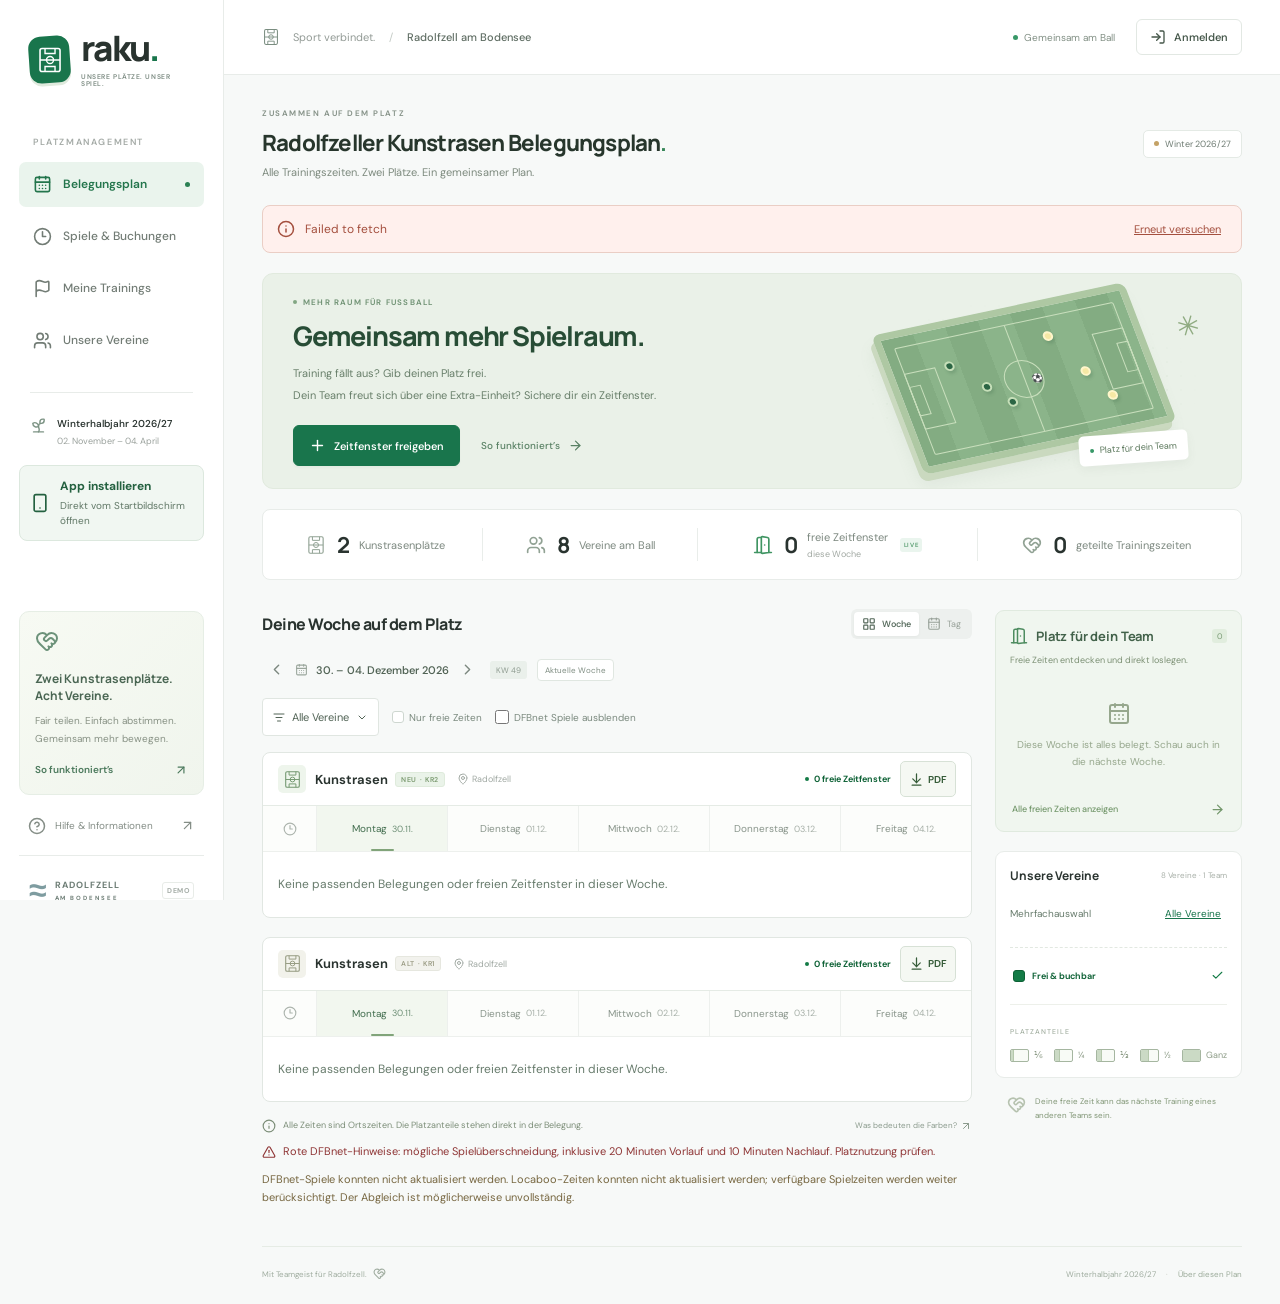
==== commit 5b2389f4: "Publish 6c703454ae0a5e5a8d9e830446159873891ae43f" ====
--- a/anfragen/index.html
+++ b/anfragen/index.html
@@ -20,8 +20,8 @@
     <meta name="apple-mobile-web-app-title" content="raku. Plan" />
     <meta name="apple-mobile-web-app-status-bar-style" content="default" />
     <title>Radolfzeller Kunstrasen Belegungsplan</title>
-    <script type="module" crossorigin src="/assets/index-BZptHS56.js"></script>
-    <link rel="stylesheet" crossorigin href="/assets/index-BYmPWfKL.css">
+    <script type="module" crossorigin src="/assets/index-CMUxO-r0.js"></script>
+    <link rel="stylesheet" crossorigin href="/assets/index-wJ9ViKRg.css">
   </head>
   <body>
     <div id="root"></div>
--- a/assets/index-wJ9ViKRg.css
+++ b/assets/index-wJ9ViKRg.css
@@ -0,0 +1 @@
+.date-field{flex-direction:column;gap:8px;min-width:0;display:flex}.date-control{min-width:0;position:relative}.date-control>input[type=text],.date-control>input[type=password]{font-variant-numeric:tabular-nums;width:100%;min-width:0;padding-right:45px!important}.date-calendar-button,.date-visibility-button{color:#718563;border-radius:0 6px 6px 0;place-items:center;width:34px;display:grid;position:absolute;inset:0 0 0 auto}.date-visibility-button{width:44px}.date-calendar-button:disabled,.date-visibility-button:disabled{opacity:.35;cursor:default}.date-control>.date-native-picker{opacity:0;pointer-events:none;width:100%;height:100%;position:absolute;inset:0}.admin-role-badge{color:#53754b;background:#edf5e7;border:1px solid #dfead7;border-radius:5px;align-items:center;gap:6px;width:max-content;padding:7px 10px;font-size:10px;font-weight:550;display:inline-flex}.pauses-panel-heading{color:#65785c;justify-content:space-between;align-items:center;gap:12px;margin-bottom:18px;font-size:12px;line-height:1.7;display:flex}.pause-series-summary{color:#526a48;background:#f5f8f1;border:1px solid #dfe7d9;border-radius:7px;flex-direction:column;gap:6px;padding:14px;font-size:12px;line-height:1.6;display:flex}.pause-series-summary small{font-size:11px}.booking-exceptions{color:#755b32;overflow-wrap:anywhere;margin-top:12px;font-size:11px;line-height:1.7}.booking-exceptions summary{cursor:pointer;font-weight:600}.booking-exceptions ul{margin:8px 0;padding:0;list-style:none}.booking-exceptions li{flex-direction:column;margin-bottom:8px;display:flex}.keep-bookings-button{white-space:normal;text-align:left;margin-top:12px;line-height:1.6}.preview-dates>.occurrence-reserved{color:#755b32}.series-pauses-panel .pause-series-card>.secondary-button{flex-shrink:0;min-height:44px}.series-pauses-panel .pause-series-card>.secondary-button span{display:inline}.admin-summary{border:1px solid var(--border);background:#fff;border-radius:9px;grid-template-columns:1fr 1fr 1.2fr;margin-bottom:25px;padding:20px;display:grid}.admin-summary>div{border-right:1px solid var(--border);color:#84977d;justify-content:center;align-items:center;gap:11px;font-size:11px;display:flex}.admin-summary>div:last-child{border:0}.admin-summary>div>strong{font-family:var(--heading);color:#42583a;font-size:24px;font-weight:650}.admin-summary span strong{color:#657c5c;font-size:12px;font-weight:600}.admin-summary small{color:#94a48a;margin-top:5px;font-size:9px;display:block}.admin-tabs{border-bottom:1px solid #dfe7dc;gap:24px;margin-bottom:23px;display:flex}.admin-tabs button{color:#91a084;border-bottom:2px solid #0000;align-items:center;gap:8px;padding:12px 3px 15px;font-size:12px;display:flex}.admin-tabs button.active{color:var(--green);border-bottom-color:var(--green);font-weight:600}.admin-toolbar{flex-wrap:wrap;align-items:flex-end;gap:16px;margin-bottom:19px;display:flex}.admin-filter{color:#849577;flex-direction:column;gap:6px;min-width:210px;font-size:10px;display:flex}.admin-filter select{color:#617856;background:#fff;border:1px solid #dfe7d9;border-radius:6px;width:100%;min-height:39px;padding:10px 30px 10px 11px;font-size:11px}.admin-club-filter{width:100%;max-width:520px;margin-bottom:22px}.admin-toolbar>.primary-button{margin-left:auto}.admin-check{color:#7f9271;cursor:pointer;align-items:center;min-height:39px;font-size:11px;line-height:1.7;flex-direction:row!important;gap:8px!important;display:flex!important}.admin-check input,.holiday-check input{width:15px;height:15px;accent-color:var(--green);flex-shrink:0;margin:0}.admin-explainer{color:#8a997e;gap:10px;max-width:750px;margin-bottom:20px;font-size:11px;line-height:1.9;display:flex}.admin-explainer>svg{color:#8eaa7e;flex-shrink:0;margin-top:2px}.series-list{flex-direction:column;gap:12px;display:flex}.series-card{border:1px solid var(--border);background:#fff;border-radius:9px;align-items:center;gap:18px;padding:18px 20px;display:flex}.series-day{color:#8ca17c;background:#f0f5eb;border:1px solid #e0e9d9;border-radius:7px;flex-direction:column;align-items:center;gap:9px;min-width:48px;padding:10px 11px;font-size:10px;display:flex}.series-info{flex:1;min-width:0}.series-card-heading{flex-wrap:wrap;align-items:center;gap:10px;margin-bottom:9px;display:flex}.series-info h3{font-family:var(--heading);color:#4a5e42;letter-spacing:-.3px;font-size:15px;font-weight:650}.series-info>p{color:#85977a;align-items:center;gap:6px;font-size:10px;display:flex}.series-validity{color:#8f9d82;margin-top:8px;font-size:10px}.series-tags{flex-wrap:wrap;align-items:center;gap:6px;display:flex}.series-tags:empty{display:none}.series-tags>span{color:#8b9678;background:#f4f6ed;border:1px solid #e9edde;border-radius:3px;align-items:center;gap:4px;margin-top:10px;padding:4px 6px;font-size:8px;display:inline-flex}.inactive{opacity:.6}.muted-badge{color:#939f87;border:1px solid #e4e7de;border-radius:3px;padding:3px 5px;font-size:8px}.admin-loading{text-align:center;color:#8b9b80;padding:40px;font-size:12px}.admin-users{grid-template-columns:repeat(2,minmax(0,1fr));gap:12px;display:grid}.admin-user-card{border:1px solid var(--border);background:#fff;border-radius:8px;align-items:flex-start;gap:13px;padding:20px 17px;display:flex}.admin-user-avatar{color:#88a275;background:#f3f7ed;border:1px solid #e1ead8;border-radius:50%;place-items:center;min-width:36px;height:36px;margin-top:2px;font-size:11px;display:grid}.admin-user-card h3{font-family:var(--heading);color:#586e4c;font-size:13px;font-weight:650;line-height:1.6}.admin-user-card h3 small{color:#9bae87;background:#edf4e6;border-radius:3px;margin-left:8px;padding:2px 5px;font-family:DM Sans Variable,sans-serif;font-size:8px;font-weight:400}.admin-user-card p{color:#93a285;margin-top:3px;font-size:10px;line-height:1.7}.admin-user-card>.icon-button{flex-shrink:0;margin-left:auto}.account-state{color:#a4aa9a;align-items:center;gap:5px;margin-top:9px;font-size:8px;display:flex}.account-state i{background:#b7baa9;border-radius:50%;width:4px;height:4px}.account-state.active{color:#8ca478}.account-state.active i{background:#7ba864}.admin-dialog{scrollbar-gutter:stable;width:620px;padding:29px 32px}.admin-dialog .modal-subtitle{max-width:480px}.admin-form{gap:19px}.form-columns{grid-template-columns:1fr 1fr;gap:14px;display:grid}.form-columns>label{min-width:0}.admin-form input:disabled{opacity:1;color:#96a189!important;background:#f4f6f0!important}.admin-form select:disabled{color:#8c9c7c;opacity:1;background:#f5f7f2}.admin-fieldset{border:1px solid #e1e9da;border-radius:8px;min-width:0;margin:0;padding:17px 16px 16px}.admin-fieldset legend{color:#6c855b;padding:0 7px;font-size:11px;font-weight:600}.admin-fieldset>.admin-check{margin-top:-4px;margin-bottom:10px}.holiday-check{cursor:pointer;align-items:flex-start;padding:0;flex-direction:row!important;gap:10px!important;display:flex!important}.holiday-check>input{margin-top:3px}.holiday-check>svg{color:#98b088;flex-shrink:0;margin-left:auto}.holiday-check strong{color:#6d865c;font-size:11px;font-weight:550;display:block}.holiday-check small{color:#9bab8e;margin-top:5px;font-size:9px;font-weight:400;line-height:1.8;display:block}.holiday-dates{border-top:1px dashed #dee7d5;flex-direction:column;gap:8px;margin-top:12px;padding:12px 0 2px;display:flex}.holiday-dates>span{color:#9daa8f;justify-content:space-between;gap:9px;font-size:9px;display:flex}.holiday-dates strong{color:#82986e;font-weight:500}.holiday-dates a{color:#6f925c;text-underline-offset:3px;align-items:center;gap:5px;margin-top:4px;font-size:9px;text-decoration:underline;display:flex}.pause-row{border-top:1px solid #e5ecde;margin-top:16px;padding-top:16px}.pause-row-heading{align-items:center;gap:10px;margin-bottom:12px;display:flex}.pause-row-heading label{flex:1}.pause-row-heading>.icon-button{align-self:flex-end;margin-bottom:8px}.add-pause-button{color:#6a8c57;background:#f9fbf6;border:1px dashed #ceddc3;border-radius:5px;align-items:center;gap:5px;margin-top:17px;padding:9px 11px;font-size:10px;font-weight:500;display:flex}.field-hint{color:#9aab8a;margin-top:9px;font-size:9px;line-height:1.8}.admin-form-actions{border-top:1px solid #e9eee2;justify-content:flex-end;align-items:center;gap:10px;margin-top:2px;padding-top:19px;display:flex}.plan-preview{background:#f2f8ec;border:1px solid #dcebd1;border-radius:9px;padding:16px}.preview-heading{color:#74945e;align-items:center;gap:8px;font-size:12px;display:flex}.preview-heading strong{font-weight:600}.preview-counts{color:#8c9e7b;flex-wrap:wrap;gap:16px;margin:14px 0;font-size:10px;display:flex}.preview-counts b{color:#65814f;font-size:15px;font-family:var(--heading);margin-right:4px}.plan-preview details{border-top:1px solid #deead4;padding-top:12px}.plan-preview summary{cursor:pointer;color:#769262;justify-content:space-between;align-items:center;font-size:10px;list-style:none;display:flex}.preview-dates{flex-direction:column;gap:9px;padding-top:14px;display:flex}.preview-dates>div{color:#6b8f55;justify-content:space-between;align-items:center;gap:10px;font-size:9px;line-height:1.6;display:flex}.preview-dates>div>span:first-child{flex-shrink:0}.preview-dates>div>span:last-child{text-align:right}.preview-dates>.occurrence-outside{color:#abb69f}.preview-dates>.occurrence-pause,.preview-dates>.occurrence-holiday{color:#a49163}.preview-dates>.occurrence-released{color:#82a576}.has-conflicts{background:#fff6ef;border-color:#eedbcb}.has-conflicts .preview-heading{color:#b38260}.preview-conflicts{color:#ac8466;padding:10px 0 13px;font-size:10px;line-height:1.8}.preview-conflicts p+p{margin-top:6px}.preview-conflicts p:last-child{margin-top:12px}.login-role-switch{background:#f0f5ec;border:1px solid #e2e9db;border-radius:7px;gap:4px;padding:4px;display:flex}.login-role-switch button{color:#8a9c7b;border-radius:4px;flex:1;justify-content:center;align-items:center;gap:7px;min-height:35px;font-size:11px;display:flex}.login-role-switch button.active{color:#507941;background:#fff;font-weight:550;box-shadow:0 1px 4px #577c3b12}.login-empty-note{color:#929f86;font-size:11px;line-height:1.8}.booking-mode .login-role-switch button{min-height:44px}.booking-area{border:0;min-width:0;margin:0;padding:0}.booking-area legend{color:#647557;margin-bottom:10px;padding:0;font-size:12px}.booking-mode>p,.booking-series-note{color:#647557;margin-top:10px;font-size:12px;line-height:1.65}.booking-series-preview details{margin-top:14px}.booking-series-preview summary,.booking-series-preview .preview-dates>div{font-size:12px}.booking-series-preview .preview-dates{max-height:220px;overflow-y:auto}.booking-series-preview.has-conflicts .preview-dates>div{color:#8d5733}@media (width<=1000px){.admin-toolbar{gap:12px}.admin-summary{padding:17px 10px}.admin-summary>div{gap:7px;font-size:10px}.admin-summary>div>svg{width:17px}.admin-summary span strong{font-size:11px}.admin-users{grid-template-columns:1fr}.series-card{gap:13px;padding:17px 14px}.series-card>.secondary-button span{display:none}.series-card>.secondary-button{padding:9px}.series-info h3{font-size:13px}.admin-toolbar>.primary-button{margin-left:0}}@media (width<=640px){.admin-summary{grid-template-columns:1fr 1fr;padding:15px 5px}.admin-summary>div{gap:7px;font-size:10px}.admin-summary>div>strong{font-size:21px}.admin-summary>div:nth-child(2){border-right:0}.admin-summary>div:last-child{border-top:1px solid #e5ebde;grid-column:1/-1;margin-top:15px;padding-top:15px}.admin-summary>div:last-child>span{align-items:center;gap:8px;display:flex}.admin-summary small{margin-top:0}.admin-tabs{gap:21px}.admin-tabs button{font-size:12px}.admin-toolbar{gap:10px}.admin-filter{flex:1;min-width:170px}.admin-filter select{min-height:43px;font-size:12px}.admin-toolbar>.admin-check{font-size:10px}.admin-toolbar>.primary-button{width:100%;min-height:42px;font-size:12px}.admin-explainer{margin-bottom:18px;font-size:11px;line-height:1.8}.series-card{align-items:flex-start;gap:10px;padding:15px 11px}.series-day{gap:8px;min-width:35px;padding:9px 7px;font-size:9px}.series-day svg{width:17px}.series-card-heading{gap:6px;margin-top:2px}.series-info h3{font-size:13px}.series-info>p{flex-wrap:wrap;gap:4px;font-size:9px;line-height:1.6}.series-validity{font-size:9px;line-height:1.7}.series-card>.secondary-button{min-height:32px;padding:7px}.series-tags>span{font-size:8px;line-height:1.6}.admin-user-card{gap:11px;padding:18px 13px}.admin-user-card h3{font-size:14px}.admin-user-card p{font-size:11px}.account-state{font-size:9px}.admin-dialog{scrollbar-gutter:auto;width:100%;padding:25px 20px}.admin-dialog .modal-subtitle{font-size:12px}.admin-form .form-columns{gap:10px}.admin-form .form-columns label{font-size:10px}.admin-form .form-columns input{min-height:44px;padding:10px 7px;font-size:12px}.admin-form .form-columns select{min-height:44px;padding:10px 6px;font-size:11px}.admin-fieldset{padding:15px 12px}.admin-fieldset legend{font-size:11px}.admin-fieldset .admin-check{min-height:42px;margin-bottom:13px;font-size:10px;line-height:1.8}.holiday-check strong{font-size:11px;line-height:1.7}.holiday-check small{font-size:10px}.holiday-check>svg{width:16px}.holiday-dates>span{font-size:9px}.holiday-dates>span strong{max-width:55%;line-height:1.6}.add-pause-button{min-height:40px;font-size:11px}.field-hint{font-size:10px}.pause-row-heading label{font-size:11px}.pause-row-heading input{font-size:13px!important}.admin-form-actions{justify-content:space-between;gap:8px}.admin-form-actions .primary-button{padding:12px 11px;font-size:11px!important}.admin-form-actions .secondary-button{min-height:44px;padding:12px 10px;font-size:11px}.preview-heading{font-size:11px;line-height:1.6}.preview-heading svg{flex-shrink:0}.preview-dates>div{font-size:10px}.preview-counts{gap:10px}.plan-preview{padding:14px 12px}.preview-conflicts{font-size:11px}.login-role-switch button{min-height:40px;font-size:12px}.admin-role-badge{font-size:10px}}.statistics-page .subpage-heading{align-items:flex-start}.statistics-page .season-pill{white-space:nowrap}.statistics-explanation{color:#4d6758;background:#eef5f0;border:1px solid #dce9e1;border-radius:9px;padding:0 16px;font-size:12px;line-height:1.7}.statistics-explanation svg{vertical-align:middle;margin:0 5px}.statistics-explanation summary{cursor:pointer;min-height:44px;padding:12px 0;font-weight:600}.statistics-explanation summary:focus-visible{outline:2px solid var(--green);outline-offset:3px}.statistics-explanation p{padding-bottom:14px}.statistics-toolbar{justify-content:space-between;align-items:end;gap:16px;margin:24px 0 16px;display:flex}.statistics-club-filter{gap:7px;width:310px;min-width:0;max-width:100%;display:grid}.statistics-toolbar label{font-size:12px;font-weight:600}.statistics-toolbar select{border:1px solid var(--border);color:#374b3e;background:#fff;border-radius:7px;width:100%;min-width:0;min-height:44px;padding:9px 12px}.statistics-toolbar p,.statistics-loading{color:#687a6d;font-size:12px}.statistics-loading{padding:24px 0}.statistics-table-frame{border:1px solid var(--border);background:#fff;border-radius:10px;overflow:hidden}.statistics-table{border-collapse:collapse;width:100%;font-size:14px}.statistics-table th,.statistics-table td{text-align:left;border-bottom:1px solid var(--border);padding:15px 20px}.statistics-table thead{color:#4f6958;background:#f0f5f2;font-size:12px}.statistics-table thead th{font-weight:600}.statistics-table thead small{margin-top:4px;font-size:10px;font-weight:400;display:block}.statistics-table thead button{min-height:44px;font-weight:inherit;background:0 0;border:0;justify-content:flex-end;align-items:center;gap:5px;padding:0;display:inline-flex}.statistics-table th[aria-sort=descending]{color:var(--green)}.statistics-table .statistics-number{text-align:right;font-variant-numeric:tabular-nums;width:160px}.statistics-table .statistics-rank{text-align:center;color:#687a6d;font-variant-numeric:tabular-nums;width:65px}.statistics-table .statistics-weekly{color:var(--green);font-weight:650}.statistics-team{align-items:center;gap:12px;display:flex}.statistics-team strong{font-size:14px;font-weight:650;display:block}.statistics-team span:not(.club-crest){color:#687a6d;margin-top:4px;font-size:12px;font-weight:400;display:block}.statistics-duration{font-weight:650}.statistics-table tbody tr:hover{background:#f8fbf9}.statistics-table tfoot{background:#eef5f0;font-weight:700}.statistics-table tfoot th,.statistics-table tfoot td{border-bottom:0}@media (width<=760px){.statistics-page .subpage-heading,.statistics-toolbar{flex-direction:column;align-items:flex-start}.statistics-table .statistics-rank{display:none}.statistics-table th,.statistics-table td{padding:13px 10px}.statistics-table .statistics-number{width:110px}}@media (width<=480px){.statistics-table{table-layout:fixed;font-size:12px}.statistics-table th,.statistics-table td{padding:12px 7px}.statistics-table thead{font-size:10px}.statistics-table thead button{flex-direction:column;align-items:flex-end;gap:2px}.statistics-table thead small{font-size:9px}.statistics-table .statistics-number{width:64px}.statistics-table .statistics-weekly{width:73px}.statistics-table .statistics-number:last-child{width:80px}.statistics-team .club-crest{display:none}.statistics-team strong{overflow-wrap:anywhere;font-size:12px}.statistics-team span:not(.club-crest){overflow-wrap:anywhere;font-size:10px;line-height:1.5}}.game-friendly-badge{color:#fff;white-space:nowrap;background:#315b7a;flex-shrink:0;justify-content:center;align-items:center;width:25px;height:20px;font-size:10px;font-weight:800;line-height:1;text-decoration:none;display:inline-flex}.locaboo-page{min-width:0}.locaboo-source-note{color:#36556d;background:#f4f9fc;border:1px solid #d7e6ef;border-left:4px solid #5487ac;border-radius:10px;padding:16px 20px}.locaboo-source-note p{margin:6px 0 0;font-size:13px;line-height:1.65}.locaboo-toolbar{flex-wrap:wrap;align-items:center;gap:12px;margin:22px 0;display:flex}.locaboo-toolbar label{gap:5px;font-size:12px;font-weight:600;display:grid}.locaboo-toolbar select{color:#36513d;max-width:250px;font:inherit;background:#fff;border:1px solid #dce5d7;border-radius:8px;padding:9px 12px}.locaboo-status{flex-wrap:wrap;justify-content:space-between;gap:8px;margin-bottom:14px;display:flex}.locaboo-status span,.locaboo-scroll-hint{color:#667668;font-size:12px}.locaboo-scroll-hint{line-height:1.6}.locaboo-detail{background:#fff;border:1px solid #b9d0df;border-radius:10px;margin-bottom:18px;padding:18px 46px 18px 18px;position:relative}.locaboo-detail>button{position:absolute;top:8px;right:8px}.locaboo-detail h3{margin:0;font-size:17px}.locaboo-detail p{margin:8px 0;font-size:13px;line-height:1.6}.locaboo-detail small{color:#647b8c}.locaboo-booked-area{background:#f8f4fd;border:1px solid #e2d7f1;border-radius:8px;flex-wrap:wrap;align-items:center;gap:10px 14px;margin:12px 0;padding:10px 12px;display:flex}.locaboo-area-meter{flex:none;grid-template-columns:repeat(4,1fr);gap:3px;width:100px;display:grid}.locaboo-area-meter span{background:#fff;border:1px solid #c7b8d9;border-radius:3px;height:18px}.locaboo-area-meter .is-booked{background:#7426cc;border-color:#7426cc}.locaboo-booked-area p{margin:0}.locaboo-booked-area strong,.locaboo-booked-area p>span{display:block}.locaboo-booked-area p>span{color:#665773}.locaboo-empty{background:#f2f5ef;border-radius:8px;padding:20px;font-size:14px;line-height:1.7}.locaboo-timeline{background:#fff;border:1px solid #dce5d7;border-radius:12px;max-width:100%;overflow-x:auto}.locaboo-timeline:focus-visible{outline-offset:3px;outline:3px solid #5487ac}.locaboo-timeline-inner{min-width:1100px;padding-right:28px}.locaboo-axis,.locaboo-resource{grid-template-columns:150px 1fr;display:grid}.locaboo-axis{color:#647669;padding:15px 0;font-size:10px}.locaboo-axis>span{padding-left:14px}.locaboo-axis>div{position:relative}.locaboo-axis>div>span{white-space:nowrap;position:absolute;transform:translate(-50%)}.locaboo-day h3{color:#36513d;background:#f4f7f1;border-top:1px solid #dce5d7;border-bottom:1px solid #dce5d7;margin:0;padding:10px 14px;font-size:13px}.locaboo-resource>strong{color:#60745f;border-right:1px solid #dce5d7;padding:16px 14px;font-size:12px}.locaboo-track{background:repeating-linear-gradient(to right, #dce5d780 0, #dce5d780 1px, transparent 1px, transparent calc(100% / var(--hours)));border-bottom:1px solid #edf1ea;position:relative}.locaboo-event{color:#264d69;text-align:left;cursor:pointer;background:#e9f3fa;border:1px solid #abcade;border-left:3px solid #5285aa;border-radius:6px;flex-direction:column;justify-content:center;align-items:flex-start;gap:4px;min-width:6px;height:68px;padding:7px 8px;display:flex;position:absolute;overflow:hidden}.locaboo-event[data-resource="72781"]{color:#31563e;background:#eaf3ed;border-color:#b1cfbb #b1cfbb #b1cfbb #538267}.locaboo-event[data-resource="53227"]{color:#6d512d;background:#f7f0e7;border-color:#ddc7a7 #ddc7a7 #ddc7a7 #a77b3e}.locaboo-event.locaboo-booking-event{border-top:3px solid #6d28d9;padding-right:22px}.locaboo-booking-event .locaboo-booking-status{box-sizing:border-box;width:100%;padding-right:24px}.locaboo-event .locaboo-box-area{color:#5b21b6;background:#f4edff;border:1px solid #d4bfee;border-radius:4px;padding:1px 4px;font-size:10px;font-weight:700;line-height:15px;position:absolute;bottom:4px;right:5px}.locaboo-booking-event:after,.locaboo-booking-key:after{content:"";clip-path:polygon(0 0,100% 0,100% 100%);pointer-events:none;background:#6d28d9;width:22px;height:22px;position:absolute;top:0;right:0}.locaboo-booking-key{background:#e9f3fa;border:1px solid #abcade;border-top:3px solid #6d28d9;border-radius:3px;flex:0 0 22px;width:22px;height:18px;position:relative;overflow:hidden}.locaboo-booking-key:after{width:12px;height:12px}.locaboo-event:hover,.locaboo-event[aria-pressed=true]{filter:brightness(.95);z-index:1;box-shadow:0 0 0 2px #5285aa55}.locaboo-event:focus-visible{outline-offset:2px;z-index:2;outline:3px solid #264d69}.locaboo-event strong,.locaboo-event small,.locaboo-event span{text-overflow:ellipsis;white-space:nowrap;max-width:100%;display:block;overflow:hidden}.locaboo-event strong{font-size:12px}.locaboo-event small,.locaboo-event span{font-size:10px}.locaboo-no-booking{color:#8c998a;margin:27px 12px;font-size:11px;display:inline-block}.locaboo-empty-day{color:#8c998a;margin:0;padding:10px 14px;font-size:11px}.game-layer-controls{flex-wrap:wrap;gap:20px;margin:0 0 18px;font-size:13px;display:flex}.game-layer-controls label{align-items:center;gap:8px;min-height:35px;display:inline-flex}.game-layer-controls input{accent-color:#19754c;width:17px;height:17px}.game-source-status{color:#526757;margin:12px 0 20px;font-size:12px;line-height:1.8}.game-source-status summary{cursor:pointer;font-weight:600}.game-source-status ul{padding-left:20px}.game-source-warning{color:#795b24;background:#fff8e9;border:1px solid #e6cf9d;border-radius:8px;margin-bottom:14px;padding:14px;font-size:13px;line-height:1.6}.locaboo-event.club-game-event{color:#36513d;background:#fff;border:1px dashed #76917d;border-left:4px solid #365f43;box-shadow:1px 2px 5px #29332f0d}.club-game-event[data-match-status=cancelled]{opacity:.7;text-decoration:line-through}.game-match-status{color:#73612d;background:#f7f0df;border-radius:6px;padding:6px 9px;font-size:13px;display:inline-block}.game-match-status.status-matched{color:#2d6140;background:#e6f3e9}.game-untimed{text-align:left;color:#73612d;background:#fffcf3;border:1px dashed #cfbf93;border-radius:6px;margin:8px 14px;padding:12px 16px;font-size:12px;display:block;position:relative}.club-game-event>.game-friendly-badge,.game-untimed>.game-friendly-badge{border-bottom-left-radius:5px;position:absolute;top:0;right:0}.club-game-event[data-friendly]>small{padding-right:24px}.club-game-event[data-friendly][data-booking-warning]>small{padding-right:47px}.club-game-event[data-friendly] .game-booking-alert-corner{right:25px}.game-untimed[data-friendly]{padding-right:40px}.locaboo-day{position:relative}.game-connections{pointer-events:none;width:100%;height:100%;position:absolute;inset:0;overflow:visible}.game-connection{fill:none;stroke:#a76719;stroke-width:2px;stroke-dasharray:5 4;stroke-linejoin:round}.game-connection[data-status=matched]{stroke:#26764c;stroke-dasharray:none}.game-connection[data-active]{stroke-width:3px}.locaboo-event{z-index:1}.locaboo-event[data-related]{outline-offset:2px;outline:2px solid #26764c}.locaboo-event[data-related][data-match-status=different],.locaboo-event[data-related][data-match-status=unclear]{outline-color:#a76719}.locaboo-event[data-match-status=matched]{border-color:#39805b}.locaboo-event[data-match-status=missing],.game-match-status.status-missing{color:#913232;background:#fff0f0;border-color:#bc4545}.game-missing-bookings{color:#913232;background:#fff0f0;border:1px solid #d45b5b;border-left:4px solid #b42323;border-radius:8px;align-items:center;gap:10px;margin:0 0 16px;padding:12px 14px;font-size:13px;line-height:1.5;display:flex}.game-missing-bookings>svg{flex-shrink:0}.club-game-event[data-booking-warning]{border-style:solid;justify-content:flex-start;gap:3px;padding-top:6px;padding-bottom:26px}.club-game-event[data-booking-warning]>small{padding-right:13px}.club-game-event .game-booking-alert-corner{color:#fff;background:#b42323;border-bottom-left-radius:6px;place-items:center;width:21px;height:21px;display:grid;position:absolute;top:0;right:0}.club-game-event .game-booking-warning{color:#fff;text-align:center;white-space:normal;text-overflow:clip;background:#b42323;justify-content:center;align-items:center;width:100%;height:24px;padding:2px 3px;font-size:10px;font-weight:700;line-height:10px;display:flex;position:absolute;bottom:0;left:0}.locaboo-event[data-match-status=different],.locaboo-event[data-match-status=unclear],.game-match-status.status-different,.game-match-status.status-unclear{color:#79551e;background:#fff8e9;border-color:#b48a3c}.locaboo-event[data-match-status=unavailable],.locaboo-event[data-match-status=other],.game-match-status.status-unavailable,.game-match-status.status-other{color:#59655f;background:#f1f4f2;border-color:#a0a9a5}.locaboo-event.locaboo-booking-event{border-top-color:#6d28d9}.game-connection-legend{color:#526757;flex-wrap:wrap;gap:10px 20px;margin:-4px 0 20px;font-size:12px;display:flex}.locaboo-request-form{background:#fff;border:1px solid #c7d5cb;border-radius:8px;gap:12px;margin:18px 0;padding:16px;display:grid}.locaboo-request-form label{gap:7px;font-size:13px;display:grid}.locaboo-request-form input{background:#fff;border:1px solid #c7d5cb;border-radius:6px;width:100%;min-width:0;padding:10px}.locaboo-request-form input:read-only{background:#f4f7f1}.locaboo-request-draft{background:#f1f7f3;border-radius:6px;gap:10px;padding:14px;display:grid}.game-connection-legend>span{align-items:center;gap:7px;display:inline-flex}.connection-key{color:#26764c;background:#e6f3e9;border:1px solid;border-radius:4px;justify-content:center;align-items:center;width:22px;height:20px;font-size:18px;font-style:normal;display:inline-flex}.connection-key.missing{color:#bc4545;background:#fff0f0}.connection-key.review{color:#a76719;background:#fff8e9;border-style:dashed}.connection-key.unavailable{color:#87948d;background:#f1f4f2}@media (width<=600px){.locaboo-toolbar{gap:10px}.locaboo-toolbar .week-navigation{justify-content:space-between;width:100%}.locaboo-toolbar label{flex:1;min-width:120px}.locaboo-toolbar select{width:100%;max-width:100%}.locaboo-source-note{padding:12px 14px}}.club-select.calendar-club-filter{max-width:210px;padding:0;display:block}.calendar-club-filter>summary{cursor:pointer;color:#526456;align-items:center;gap:7px;min-height:36px;padding:8px 10px;font-size:11px;list-style:none;display:flex}.calendar-club-filter>summary::-webkit-details-marker{display:none}.calendar-club-filter>summary:focus-visible{outline:2px solid var(--green);outline-offset:3px}.club-filter-summary{text-overflow:ellipsis;white-space:nowrap;flex:1;min-width:0;overflow:hidden}.club-filter-options{z-index:15;background:#fff;border:1px solid #dce6df;border-radius:8px;width:min(330px,100vw - 32px);max-height:min(70vh,490px);padding:10px;position:absolute;top:calc(100% + 6px);right:0;overflow-y:auto;box-shadow:0 10px 30px #233c2926}.club-filter-options>p{color:#637769;margin:2px 6px 8px;font-size:11px;line-height:1.6}.club-filter-option{text-align:left;color:#526456;border-radius:5px;align-items:center;gap:9px;width:100%;min-height:44px;padding:8px;font-size:12px;display:flex}.club-filter-option>span:not(.club-crest):not(.free-swatch){flex:1}.club-filter-option:hover,.club-filter-option[aria-pressed=true]{color:var(--green);background:#edf5ef}.club-filter-done{background:var(--green);color:#fff;border-radius:5px;width:100%;margin-top:8px;padding:10px;font-size:12px}.legend-filter-actions{color:#687c6d;justify-content:space-between;align-items:center;gap:8px;padding:0 0 8px;font-size:10px;display:flex}.legend-filter-actions button{min-height:32px;color:var(--green);text-decoration:underline}.calendar-filter-empty{color:#687c6d;padding:22px 15px;font-size:12px;line-height:1.7}@media (width<=640px){.club-select.calendar-club-filter{max-width:min(210px,55vw)}.calendar-club-filter>summary{min-height:40px}.club-filter-options{left:0;right:auto}}.slot-game-warnings{gap:5px;min-width:0;margin-top:7px;display:grid}.slot-game-warning{color:#952727;text-align:left;white-space:normal;overflow-wrap:anywhere;background:#fff0f0;border:1px solid #e6aaaa;border-left:3px solid #b42323;border-radius:4px;gap:3px;min-width:0;padding:6px;font-size:10px;line-height:1.35;display:grid;position:relative}.slot-game-warning>.game-friendly-badge{border-radius:0 3px 0 4px;position:absolute;top:0;right:0}.slot-game-warning[data-friendly]>strong{padding-right:25px}.slot-game-warning>strong{align-items:center;gap:4px;font-size:10px;display:flex}.slot-game-warning svg{flex-shrink:0}.slot-game-time{font-weight:700}.slot-game-name{font-size:9px}.slot-card .slot-game-name{display:none}.training-games-status{color:#8f3636;align-items:flex-start;gap:7px;margin:10px 0;font-size:11px;line-height:1.6;display:flex}.training-games-status svg{flex-shrink:0;margin-top:2px}.training-games-source-status{color:#776741;margin-bottom:8px;font-size:11px;line-height:1.6}.training-game-detail{color:#952727;background:#fff8f8;border:1px solid #e6aaaa;border-radius:6px;margin:14px 0;padding:12px;font-size:12px;line-height:1.6}.training-game-detail a{margin-top:5px;text-decoration:underline;display:block}.day-view .slot-card.has-game-conflict{grid-template-columns:minmax(0,1fr) minmax(120px,1fr);align-items:start;column-gap:8px;display:grid}.day-view .slot-card.has-game-conflict>.slot-top{grid-area:1/1}.day-view .slot-card.has-game-conflict>.slot-bottom{grid-area:2/1}.day-view .slot-card.has-game-conflict>.slot-game-warnings{grid-area:1/2/span 2;margin-top:0}@media (width<=640px){.schedule-page .slot-card.has-game-conflict{grid-column:1/-1;grid-template-columns:minmax(0,1fr) minmax(120px,1fr);align-items:start;column-gap:8px;display:grid}.schedule-page .slot-card.has-game-conflict>.slot-top{grid-area:1/1}.schedule-page .slot-card.has-game-conflict>.slot-bottom{grid-area:2/1}.schedule-page .slot-card.has-game-conflict>.slot-game-warnings{grid-area:1/2/span 2;margin-top:0}}.sidebar-app-install{color:#246140;text-align:left;background:#f1f7f2;border:1px solid #dce8de;border-radius:8px;flex-shrink:0;align-items:center;gap:10px;width:100%;margin-top:18px;padding:12px 10px;display:flex}.sidebar-app-install:hover{background:#e6f1e8}.sidebar-app-install>svg{flex-shrink:0}.sidebar-app-install strong{font-size:12px;display:block}.sidebar-app-install small{color:#617867;margin-top:4px;font-size:10px;line-height:1.5;display:block}.app-install-preview{align-items:center;gap:16px;margin:20px 0;display:flex}.app-install-preview img{border-radius:15px;flex-shrink:0}.app-install-preview strong{font-size:15px;display:block}.app-install-preview p{color:#617867;margin:7px 0 0;font-size:13px;line-height:1.6}.app-install-action{width:100%}.app-install-status{color:#536c5b;margin:16px 0;font-size:13px;line-height:1.7}.app-install-guides{gap:10px;display:grid}.app-install-guides details{border:1px solid #dce8de;border-radius:8px;padding:0 14px}.app-install-guides summary{cursor:pointer;color:#28543a;padding:14px 0;font-size:14px;font-weight:650}.app-install-guides ol{margin:0 0 16px;padding-left:20px}.app-install-guides li+li{margin-top:10px}.app-install-guides li,.app-install-guides p{color:#536c5b;font-size:13px;line-height:1.7}.app-install-guides p{margin:0 0 16px}.app-install-online{color:#617867;gap:9px;margin:20px 0 0;font-size:12px;line-height:1.6;display:flex}.app-install-online svg{flex-shrink:0;margin-top:2px}.sidebar-app-install:focus-visible,.app-install-guides summary:focus-visible{outline:2px solid var(--green);outline-offset:3px}@font-face{font-family:DM Sans Variable;font-style:normal;font-display:swap;font-weight:100 1000;src:url(/assets/dm-sans-latin-ext-wght-normal-BOFOeGcA.woff2)format("woff2-variations");unicode-range:U+100-2BA,U+2BD-2C5,U+2C7-2CC,U+2CE-2D7,U+2DD-2FF,U+304,U+308,U+329,U+1D00-1DBF,U+1E00-1E9F,U+1EF2-1EFF,U+2020,U+20A0-20AB,U+20AD-20C0,U+2113,U+2C60-2C7F,U+A720-A7FF}@font-face{font-family:DM Sans Variable;font-style:normal;font-display:swap;font-weight:100 1000;src:url(/assets/dm-sans-latin-wght-normal-Xz1IZZA0.woff2)format("woff2-variations");unicode-range:U+??,U+131,U+152-153,U+2BB-2BC,U+2C6,U+2DA,U+2DC,U+304,U+308,U+329,U+2000-206F,U+20AC,U+2122,U+2191,U+2193,U+2212,U+2215,U+FEFF,U+FFFD}@font-face{font-family:Manrope Variable;font-style:normal;font-display:swap;font-weight:200 800;src:url([data-uri])format("woff2-variations");unicode-range:U+460-52F,U+1C80-1C8A,U+20B4,U+2DE0-2DFF,U+A640-A69F,U+FE2E-FE2F}@font-face{font-family:Manrope Variable;font-style:normal;font-display:swap;font-weight:200 800;src:url(/assets/manrope-cyrillic-wght-normal-Dvxsihut.woff2)format("woff2-variations");unicode-range:U+301,U+400-45F,U+490-491,U+4B0-4B1,U+2116}@font-face{font-family:Manrope Variable;font-style:normal;font-display:swap;font-weight:200 800;src:url(/assets/manrope-greek-wght-normal-DL7QRZyv.woff2)format("woff2-variations");unicode-range:U+370-377,U+37A-37F,U+384-38A,U+38C,U+38E-3A1,U+3A3-3FF}@font-face{font-family:Manrope Variable;font-style:normal;font-display:swap;font-weight:200 800;src:url(/assets/manrope-vietnamese-wght-normal-usUDDRr7.woff2)format("woff2-variations");unicode-range:U+102-103,U+110-111,U+128-129,U+168-169,U+1A0-1A1,U+1AF-1B0,U+300-301,U+303-304,U+308-309,U+323,U+329,U+1EA0-1EF9,U+20AB}@font-face{font-family:Manrope Variable;font-style:normal;font-display:swap;font-weight:200 800;src:url(/assets/manrope-latin-ext-wght-normal-Ch3YOpNY.woff2)format("woff2-variations");unicode-range:U+100-2BA,U+2BD-2C5,U+2C7-2CC,U+2CE-2D7,U+2DD-2FF,U+304,U+308,U+329,U+1D00-1DBF,U+1E00-1E9F,U+1EF2-1EFF,U+2020,U+20A0-20AB,U+20AD-20C0,U+2113,U+2C60-2C7F,U+A720-A7FF}@font-face{font-family:Manrope Variable;font-style:normal;font-display:swap;font-weight:200 800;src:url(/assets/manrope-latin-wght-normal-DHIcAJRg.woff2)format("woff2-variations");unicode-range:U+??,U+131,U+152-153,U+2BB-2BC,U+2C6,U+2DA,U+2DC,U+304,U+308,U+329,U+2000-206F,U+20AC,U+2122,U+2191,U+2193,U+2212,U+2215,U+FEFF,U+FFFD}:root{color:#29332f;font-synthesis:none;--green:#19754c;--deep-green:#165c3d;--free-slot-green:#137b46;--free-slot-border:#0d6135;--muted:#89908c;--border:#e8ece9;--heading:"Manrope Variable", sans-serif;background:#f7f9f8;font-family:DM Sans Variable,sans-serif;font-weight:400}*{box-sizing:border-box}body{margin:0}button,input,select,textarea{font:inherit}button,a,input,select,textarea{-webkit-tap-highlight-color:transparent}button{cursor:pointer;color:inherit}button:disabled{cursor:not-allowed;opacity:.4}button,a,input,select,textarea{outline-offset:4px}button:focus-visible,a:focus-visible,input:focus-visible,select:focus-visible,textarea:focus-visible{outline:2px solid #288558}button{transition:background .16s,box-shadow .16s,transform .16s}button:not(:disabled):active{transform:translateY(1px)}a{color:inherit;text-decoration:none}button svg{flex-shrink:0}p,h1,h2,h3,h4{margin:0}button{background:0 0;border:0}::selection{background:#cbe8d5}button,input,select,textarea{touch-action:manipulation}.app-shell{min-height:100vh}.sidebar{border-right:1px solid var(--border);z-index:30;background:#fff;flex-direction:column;width:224px;padding:31px 19px 0;display:flex;position:fixed;top:0;bottom:0;left:0;overflow-y:auto}.brand{font-family:var(--heading);letter-spacing:-1.8px;align-items:center;gap:11px;margin:0 10px 48px;font-size:35px;font-weight:800;line-height:1;display:flex}.brand-icon{background:var(--green);color:#fff;border-radius:12px;place-items:center;width:42px;height:47px;display:grid;transform:rotate(-4deg);box-shadow:0 3px #e0eade}.brand-icon svg{transform:rotate(4deg)}.brand-dot{color:var(--green)}.brand small{letter-spacing:.55px;color:#7c8b82;margin-top:8px;font-family:DM Sans Variable,sans-serif;font-size:6.8px;font-weight:600;display:block}.workspace-label{letter-spacing:1.6px;color:#a4aaa6;margin:0 14px 14px;font-size:9px;font-weight:600}.sidebar nav{flex-direction:column;gap:7px;display:flex}.nav-item{color:#727c75;text-align:left;border-radius:7px;align-items:center;gap:11px;height:45px;padding:0 14px;font-size:12px;font-weight:500;display:flex}.nav-item.active{color:#23754c;background:#eaf4ed;font-weight:600}.nav-item:hover{background:#f1f6f2}.nav-active-dot{background:#2a8053;border-radius:50%;width:5px;height:5px;margin-left:auto}.nav-count{color:#247349;background:#d3e9db;border-radius:4px;margin-left:auto;padding:2px 5px;font-size:10px}.nav-count+.nav-active-dot{display:none}.sidebar-season{border-top:1px solid var(--border);align-items:center;gap:10px;margin:29px 11px 0;padding-top:24px;display:flex}.small-season-icon{color:#7c9384;align-self:flex-start}.sidebar-season strong{font-size:10px;font-weight:550;display:block}.sidebar-season div>span{color:#9ba29d;margin-top:5px;font-size:9px;display:block}.sidebar-bottom{margin-top:auto;padding-top:70px}.together-card{color:#4a6653;background:linear-gradient(135deg,#f7faf3,#f0f5ed);border:1px solid #e6eee5;border-radius:10px;padding:17px 15px}.together-card>svg{color:#6c927a;margin-bottom:12px}.together-card h4{font-size:12px;font-family:var(--heading);margin-bottom:8px;font-weight:700}.together-card p{color:#889285;font-size:10px;line-height:1.8}.together-card button{color:#4b795c;justify-content:space-between;align-items:center;width:100%;margin-top:15px;padding:0;font-size:10px;font-weight:600;display:flex}.help-button{color:#858e87;align-items:center;gap:9px;width:100%;margin:22px 0 20px;padding:0 9px;font-size:10px;display:flex}.help-button svg:last-child{margin-left:auto}.sidebar-footer{border-top:1px solid var(--border);letter-spacing:1px;color:#6d7d75;align-items:center;gap:7px;height:70px;padding:0 10px;font-size:9px;font-weight:700;display:flex}.city-mark{color:#7e9ca0;font-size:32px;line-height:1}.sidebar-footer small{letter-spacing:1.9px;margin-top:3px;font-size:6px;display:block}.version{letter-spacing:.5px;color:#a5ada7;border:1px solid #e8ece8;border-radius:3px;margin-left:auto;padding:3px 4px;font-size:7px}.main-shell{margin-left:224px}.topbar{z-index:20;border-bottom:1px solid var(--border);background:#fff;justify-content:space-between;align-items:center;height:75px;padding:0 38px;display:flex;position:sticky;top:0}.topbar-left{color:#939b96;align-items:center;gap:13px;font-size:10px;display:flex}.breadcrumb-icon{color:#7a8d80;display:flex}.breadcrumb-icon svg{width:18px;height:18px}.breadcrumb-divider{color:#c3cac5;margin:0 1px}.topbar-left strong{color:#606e64;font-weight:500}.topbar-right{align-items:center;gap:21px;display:flex}.live-status{color:#829085;align-items:center;gap:6px;font-size:9px;display:flex}.live-dot{background:#389868;border-radius:100%;flex-shrink:0;width:5px;height:5px;display:inline-block}.login-button{color:#45574a;border:1px solid #e2e8e3;border-radius:6px;align-items:center;gap:8px;padding:9px 13px;font-size:11px;font-weight:550;display:flex}.login-button:hover{background:#f0f7f2}.user-button{text-align:left;align-items:center;gap:9px;padding:0;display:flex}.avatar{background:color-mix(in srgb, var(--club-color) 12%, white);color:var(--club-color);border:2px solid #fff;border-radius:100%;outline:1px solid #e7ece8;place-items:center;width:33px;height:33px;font-size:10px;font-weight:700;display:grid}.user-button strong{font-size:10px;font-weight:600;display:block}.user-button small{color:#919992;margin-top:3px;font-size:9px;display:block}.topbar-right .logout-button{color:#939c96;margin-left:-12px}.mobile-menu{display:none!important}.mobile-bottom-nav{display:none}.icon-button{color:#7d8980;border-radius:5px;justify-content:center;align-items:center;width:29px;height:29px;padding:0;display:inline-flex}.icon-button:hover:not(:disabled){background:#edf3ee}.main-shell main{max-width:1560px;margin:auto;padding:33px 38px 0}.page-title-row{justify-content:space-between;align-items:center;gap:20px;margin-bottom:26px;display:flex}.eyebrow{letter-spacing:1.55px;color:#869288;margin-bottom:9px;font-size:8px;font-weight:650}h1{font-family:var(--heading);letter-spacing:-.8px;color:#27362c;font-size:clamp(19px,1.75vw,28px);font-weight:750;line-height:1.4}.heading-period{color:#368658}.page-title-row p{color:#919992;margin-top:7px;font-size:11px}.season-pill{color:#6f7c73;white-space:nowrap;background:#fff;border:1px solid #e4eae5;border-radius:5px;justify-content:center;align-items:center;gap:6px;padding:7px 10px;font-size:9px;display:inline-flex}.season-dot{background:#c4a266;border-radius:100%;width:5px;height:5px}.welcome-banner{background:#eaf1e8;border:1px solid #e1eade;border-radius:11px;justify-content:space-between;align-items:center;height:216px;padding:29px 30px;display:flex;position:relative;overflow:hidden}.welcome-content{z-index:2}.welcome-kicker{color:#719375;letter-spacing:1.2px;align-items:center;gap:6px;margin-bottom:10px;font-size:7px;font-weight:650;display:flex}.welcome-kicker .live-dot{background:#82a783;width:4px;height:4px}.welcome-banner h2{font-family:var(--heading);letter-spacing:-1.2px;color:#284d36;font-size:27px;font-weight:750;line-height:1.4}.welcome-banner p{color:#7b8d7c;margin-top:9px;font-size:10px;line-height:1.95}.welcome-actions{align-items:center;gap:21px;margin-top:19px;display:flex}.primary-button,.secondary-button{white-space:nowrap;border-radius:6px;justify-content:center;align-items:center;gap:8px;min-height:37px;padding:11px 15px;font-size:11px;font-weight:550;line-height:1.3;display:inline-flex}.primary-button{background:var(--green);color:#fff;border:1px solid var(--green);box-shadow:0 2px 2px #145c3b08}.primary-button:hover:not(:disabled){background:#115c39;box-shadow:0 3px 10px #145c3b18}.secondary-button{color:#597363;background:#fff;border:1px solid #dfe7e1}.secondary-button:hover:not(:disabled){background:#f0f6f1}.text-button{color:#598164;align-items:center;gap:8px;padding:5px 0;font-size:10px;font-weight:500;display:flex}.pitch-art{pointer-events:none;width:350px;height:100%;position:absolute;top:0;right:39px}.art-dots{opacity:.4;background-image:radial-gradient(#9cbd9a 1px,#0000 1px);background-size:14px 14px;position:absolute;inset:25px 0 15px;-webkit-mask-image:radial-gradient(#000,#0000 70%);mask-image:radial-gradient(#000,#0000 70%)}.art-field{background:repeating-linear-gradient(90deg,#83ac82 0 33px,#8bb48a 33px 66px);border:7px solid #aec8a3;border-radius:8px;width:258px;height:147px;position:absolute;top:31px;left:43px;transform:rotate(-12deg)skew(9deg);box-shadow:-5px 7px #cad9bf,-6px 12px 15px #75957118}.field-lines{border:1px solid #c9dfbd;border-radius:2px;position:absolute;inset:10px}.field-half{background:#c9dfbd;width:1px;position:absolute;top:0;bottom:0;left:50%}.field-circle{border:1px solid #c9dfbd;border-radius:100%;width:39px;height:39px;position:absolute;top:50%;left:50%;transform:translate(-50%,-50%)}.field-goal{border:1px solid #c9dfbd;width:32px;height:54%;position:absolute;top:23%}.field-goal.left{left:-1px}.field-goal.right{right:-1px}.field-small{border:1px solid #c9dfbd;width:12px;height:28%;position:absolute;top:36%}.field-small.left{left:-1px}.field-small.right{right:-1px}.player{background:#2b6544;border:2px solid #c6dfb9;border-radius:50%;width:10px;height:10px;position:absolute;box-shadow:1px 3px 3px #36614335}.player-one{top:34px;left:51px}.player-two{top:82px;left:98px}.player-three{top:62px;left:79px}.player-four{background:#f6e8a5;border-color:#fff6cb;top:67px;right:56px}.player-five{background:#f6e8a5;border-color:#fff6cb;top:25px;right:79px}.player-six{background:#f6e8a5;border-color:#fff6cb;bottom:27px;right:39px}.ball{font-size:9px;position:absolute;top:63px;left:129px}.art-label{color:#59765a;background:#fff;border-radius:5px;align-items:center;gap:6px;padding:9px 11px;font-size:9px;display:flex;position:absolute;bottom:25px;right:14px;transform:rotate(-4deg);box-shadow:0 4px 10px #64775c10}.art-label .live-dot{width:4px;height:4px}.art-star{color:#8fab81;font-size:28px;position:absolute;top:34px;right:3px;transform:rotate(16deg)}.stats-row{border:1px solid var(--border);background:#fff;border-radius:8px;grid-template-columns:1fr 1fr 1.3fr 1.2fr;min-height:70px;margin:20px 0 29px;padding:18px 5px;display:grid}.stat{border-right:1px solid #e9edea;justify-content:center;align-items:center;gap:10px;display:flex;position:relative}.stat:last-child{border:0}.stat-icon{color:#91a294;justify-content:center;align-items:center;margin-right:1px;display:flex}.stat-icon svg{width:20px;height:20px}.stat-icon.green{color:#409563}.stat>strong{font-family:var(--heading);letter-spacing:-1px;font-size:22px;font-weight:700}.stat>span:not(.stat-icon):not(.stat-live){color:#7d8980;font-size:10px;line-height:1.65}.stat small{color:#a3aaa4;font-size:8px;display:block}.stat-live{letter-spacing:.7px;color:#539a6c;background:#eaf5ee;border-radius:3px;align-self:center;margin-left:2px;padding:3px 4px;font-weight:600;font-size:6px!important}.planner-layout{grid-template-columns:minmax(0,1fr) 247px;align-items:start;gap:23px;display:grid}.planner-main{min-width:0;scroll-margin-top:20px}.section-title{justify-content:space-between;align-items:center;gap:12px;margin:0 0 16px;display:flex}.section-title h2{font-family:var(--heading);letter-spacing:-.45px;font-size:16px;font-weight:750}.view-switch{background:#edf0ee;border-radius:6px;padding:3px;display:flex}.view-switch button{color:#98a199;border-radius:4px;align-items:center;gap:6px;padding:5px 8px;font-size:9px;display:flex}.view-switch button.active{color:#54685a;background:#fff;font-weight:550;box-shadow:0 1px 3px #2f3b2d0c}.calendar-toolbar{flex-wrap:wrap;justify-content:space-between;align-items:center;gap:12px;margin-bottom:16px;display:flex}.week-navigation{align-items:center;gap:4px;display:flex}.week-label{color:#526456;white-space:nowrap;align-items:center;gap:7px;font-size:10px;font-weight:550;display:flex}.week-label>svg{color:#9aa69c;width:13px;margin-right:1px}.week-number{color:#8f9c91;white-space:nowrap;background:#eaf0eb;border-radius:3px;margin-left:4px;padding:4px 6px;font-size:8px}.today-button{color:#7f8d82;white-space:nowrap;background:#fff;border:1px solid #e0e7e1;border-radius:4px;margin-left:6px;padding:5px 7px;font-size:8px}.filter-bar{align-items:center;gap:13px;display:flex}.club-select{color:#8b958d;background:#fff;border:1px solid #e0e6e1;border-radius:4px;align-items:center;gap:6px;padding:6px 8px;display:flex;position:relative}.club-select select{appearance:none;color:#6b7b70;outline-offset:6px;cursor:pointer;background:0 0;border:0;width:77px;font-size:9px}.club-select svg{width:12px}.free-filter{white-space:nowrap;color:#7b8a7f;align-items:center;gap:5px;padding:5px 0;font-size:8px;display:flex}.filter-checkbox{background:#fff;border:1px solid #ced7d0;border-radius:3px;place-items:center;width:12px;height:12px;display:grid}.free-filter.enabled{color:#248356}.free-filter.enabled .filter-checkbox{color:#fff;background:#278458;border-color:#278458}.schedule-page .filter-bar{flex-wrap:wrap}.dfbnet-filter,.dfbnet-filter input{cursor:pointer}.dfbnet-filter input{accent-color:#278458;flex-shrink:0;width:14px;height:14px;margin:0}.pitch-section{background:#fff;border:1px solid #e1e7e2;border-radius:8px;margin-bottom:19px;overflow:hidden}.pitch-heading{border-bottom:1px solid #e5ebe5;align-items:center;gap:9px;height:53px;padding:0 15px;display:flex}.pitch-symbol{color:#739870;background:#eef5ec;border-radius:5px;place-items:center;width:28px;height:28px;display:grid}.pitch-symbol svg{width:19px;height:19px}.pitch-symbol.old{color:#959a81;background:#f2f2eb}.pitch-heading h3{white-space:nowrap;align-items:center;gap:7px;font-size:12px;font-weight:650;display:flex}.pitch-tag{letter-spacing:.65px;color:#7b9a70;background:#eaf3e9;border:1px solid #dfebdc;border-radius:3px;align-items:center;padding:3px 5px;font-size:7px;font-weight:600;line-height:1;display:inline-flex}.pitch-tag.old{color:#9b9c85;background:#f2f2ed;border-color:#e6e7df}.pitch-location{color:#a2aaa4;align-items:center;gap:3px;margin-left:3px;font-size:8px;display:flex}.pitch-free-count{color:var(--free-slot-border);white-space:nowrap;align-items:center;gap:5px;margin-left:auto;font-size:8px;font-weight:650;display:flex}.pitch-free-count .live-dot{background:var(--free-slot-green);width:4px;height:4px}.pitch-pdf-download{color:#365c39;cursor:pointer;background:#f5f8f3;border:1px solid #d7e1d6;border-radius:5px;flex-shrink:0;justify-content:center;align-items:center;gap:4px;min-height:36px;padding:0 8px;font-size:10px;font-weight:650;display:inline-flex}.pitch-pdf-download:hover:not(:disabled){background:#eaf3e9}.pitch-pdf-download:focus-visible{outline-offset:2px;outline:2px solid #365c39}.pitch-pdf-download:disabled{opacity:.5;cursor:wait}.calendar-grid{grid-template-columns:53px repeat(5,minmax(0,1fr));display:grid}.calendar-corner{color:#adb5ae;background:#fcfdfb;border-bottom:1px solid #edf0ed;place-items:center;display:grid}.calendar-day{color:#89958b;background:#fcfdfb;border-bottom:1px solid #edf0ed;border-left:1px solid #edf0ed;justify-content:center;align-items:center;gap:5px;height:46px;font-size:9px;display:flex}.calendar-day.selected-day{color:#426d4e;background:#f2f7ef;position:relative}.calendar-day.selected-day:after{content:"";background:#81a47a;border-radius:4px;width:23px;height:2px;position:absolute;bottom:0}.day-date{opacity:.75;font-size:8px}.day-short{display:none}.calendar-row,.calendar-time-content{display:contents}.calendar-time-content[hidden]{display:none}.time-label{background:#fcfdfb;border-bottom:1px solid #edf0ed;flex-direction:column;justify-content:center;align-items:center;gap:6px;display:flex}.time-label strong{color:#7e8b81;font-size:9px;font-weight:500}.time-label>span{color:#adb5ae;font-size:8px}.calendar-cell{background:#fff;border-bottom:1px solid #edf0ed;border-left:1px solid #edf0ed;flex-direction:column;gap:5px;min-width:0;min-height:109px;padding:7px 5px;display:flex}.calendar-cell.selected-cell{background:#fdfefb}.calendar-row:last-child .calendar-cell,.calendar-row:last-child .time-label{border-bottom:0}.slot-card{border:1px solid color-mix(in srgb, var(--club-color) 13%, white);border-left:2px solid color-mix(in srgb, var(--club-color) 72%, white);color:var(--club-color);background:color-mix(in srgb, var(--club-color) 8%, white);text-align:left;border-radius:4px;width:100%;min-height:44px;padding:8px 7px 7px;transition:opacity .2s,box-shadow .2s,transform .15s}.slot-card:hover{filter:saturate(1.2);transform:translateY(-1px);box-shadow:0 2px 7px #28412c15}.slot-top{justify-content:space-between;align-items:center;gap:3px;display:flex}.slot-team{text-overflow:ellipsis;white-space:nowrap;align-items:center;gap:3px;font-size:8px;font-weight:600;line-height:1.35;display:flex;overflow:hidden}.slot-team .team-name{text-overflow:ellipsis;font-weight:500;overflow:hidden}.fraction{font-family:var(--heading);opacity:.8;flex-shrink:0;font-size:9px}.slot-bottom{color:color-mix(in srgb, var(--club-color) 60%, #7f877f);justify-content:space-between;align-items:center;min-height:8px;margin-top:5px;font-size:7px;font-weight:400;line-height:1.2;display:flex}.slot-free{background:var(--free-slot-green);border:1px solid var(--free-slot-border);border-left:2px solid var(--free-slot-border);color:#fff;box-shadow:0 2px 5px #137b4630}.slot-free .slot-team{text-transform:uppercase;letter-spacing:.6px;gap:4px;font-size:8px;font-weight:800}.slot-card.slot-free .slot-team svg{stroke-width:2.5px;width:12px;height:12px;display:block}.slot-free .slot-bottom{color:#fff;gap:3px;font-weight:600}.slot-free .fraction{opacity:1;color:#fff;background:#ffffff1f;border:1px solid #ffffff59;border-radius:4px;padding:1px 4px;font-weight:700;line-height:1.25}.slot-free:hover{background:var(--free-slot-border);filter:none;box-shadow:0 3px 8px #0d613538}.slot-free:focus-visible{outline-offset:2px;outline:3px solid #103d27}.slot-own{outline:1px solid color-mix(in srgb, var(--club-color) 40%, white);outline-offset:1px}.own-dot{background:currentColor;border-radius:50%;width:3px;height:3px;margin-right:3px}.slot-own .slot-bottom{justify-content:flex-start}.empty-cell{color:#b3bcb4;text-align:center;margin:auto;font-size:8px}.calendar-footnote{color:#9aa69b;align-items:center;gap:7px;margin-top:-3px;font-size:8px;line-height:1.7;display:flex}.calendar-footnote>svg{flex-shrink:0}.calendar-footnote button{color:#8b9b8d;white-space:nowrap;align-items:center;gap:3px;margin-left:auto;padding:0;font-size:8px;display:flex}.mobile-day-nav{display:none}.is-loading{opacity:.6;pointer-events:none}.day-view .calendar-grid{grid-template-columns:65px 1fr}.day-view .calendar-day:not(.selected-day),.day-view .calendar-cell:not(.selected-cell){display:none}.day-view .calendar-cell{grid-template-columns:repeat(2,minmax(0,1fr));gap:10px;min-height:110px;padding:15px;display:grid}.day-view .slot-card{padding:15px}.day-view .slot-team{font-size:12px}.day-view .slot-bottom{margin-top:9px;font-size:10px}.day-view .fraction{font-size:14px}.day-view .calendar-day{font-size:12px}.day-view .day-date{font-size:11px}.planner-main:has(.day-view) .mobile-day-nav{margin-bottom:15px;display:flex}.right-rail{padding-top:1px}.availability-panel{background:#f0f6ef;border:1px solid #e0eadf;border-radius:9px;padding:16px 14px 0}.panel-heading{align-items:center;gap:8px;display:flex}.panel-icon{color:#4e8c60;display:flex}.panel-heading h3{font-family:var(--heading);letter-spacing:-.15px;color:#42624a;font-size:12px;font-weight:700}.count-badge{color:#7a9a75;background:#e1edde;border-radius:3px;margin-left:auto;padding:2px 5px;font-size:8px}.availability-panel>p{color:#98a590;margin:8px 0 15px;font-size:8px}.available-list{flex-direction:column;gap:10px;display:flex}.available-card{text-align:left;background:#fff;border:1px solid #e4ece1;border-radius:6px;width:100%;padding:10px 11px 9px;display:block;box-shadow:0 1px 2px #70866802}.available-card:hover{border-color:#b8d5b1;box-shadow:0 3px 8px #6f8a6014}.available-date{color:#879a80;justify-content:space-between;align-items:center;margin-bottom:5px;font-size:8px;display:flex}.available-date>span:first-child{align-items:center;gap:5px;display:flex}.available-date .live-dot{background:#79ac74;width:4px;height:4px}.available-arrow{color:#a8bba1}.available-card>strong{font-family:var(--heading);letter-spacing:-.25px;color:#3e5b45;margin-bottom:11px;font-size:15px;font-weight:650;display:block}.available-card>strong small{color:#9aa591;letter-spacing:0;margin-left:2px;font-family:DM Sans Variable,sans-serif;font-size:8px;font-weight:400}.available-meta{color:#8c9c86;align-items:center;gap:4px;font-size:8px;display:flex}.available-meta>svg{color:#a0af99;width:13px;height:13px}.available-fraction{color:#91a486;background:#f0f5ed;border-radius:3px;margin-left:auto;padding:3px 5px;font-size:7px}.released-by{color:#9ca796;border-top:1px solid #eff2ec;margin-top:9px;padding-top:8px;font-size:7px}.all-free-button{color:#73976b;justify-content:space-between;align-items:center;gap:5px;width:100%;padding:14px 2px;font-size:8px;font-weight:500;display:flex}.legend-panel{border:1px solid var(--border);background:#fff;border-radius:9px;margin-top:19px;padding:15px 14px}.legend-heading{justify-content:space-between;align-items:center;gap:6px;margin-bottom:14px;display:flex}.legend-heading h3{font-family:var(--heading);font-size:11px;font-weight:700}.legend-heading>span{color:#a8b0a8;font-size:7px}.legend-club{text-align:left;color:#89918a;border-radius:3px;align-items:center;gap:8px;width:100%;padding:7px 3px;font-size:8px;display:flex}.legend-club:hover,.legend-club.selected{color:#4f7058;background:#f5f8f3}.legend-club svg{margin-left:auto}.club-dot{border-radius:2px;flex-shrink:0;width:6px;height:6px;display:inline-block}.legend-free{color:var(--free-slot-border);border-top:1px dashed #e2e8e1;align-items:center;gap:7px;margin-top:9px;padding:13px 3px 0;font-size:8px;font-weight:650;display:flex}.legend-free svg{color:var(--free-slot-green);margin-left:auto}.free-swatch{border:1px solid var(--free-slot-border);background:var(--free-slot-green);border-radius:3px;flex-shrink:0;width:12px;height:12px}.fractions-legend{border-top:1px solid #edf0ea;margin-top:13px;padding-top:13px}.fractions-legend>span{letter-spacing:1px;color:#a3afa1;font-size:6px;font-weight:500}.fractions-legend>div{justify-content:space-between;margin-top:10px;display:flex}.fractions-legend>div>span{color:#8d9c87;align-items:center;gap:5px;font-size:8px;display:flex}.mini-pitch{background:#f8fbf6;border:1px solid #a5b6a0;border-radius:2px;width:19px;height:13px;display:block;position:relative;overflow:hidden}.mini-pitch i{background:#cbdac5;border-right:1px solid #b5c8ac;width:25%;height:100%;display:block}.units-4 i{width:33.33%}.units-2 i{width:16.6667%}.training-share{color:#788b6b;align-items:center;gap:5px;margin-top:8px;font-size:10px;display:flex}.shared-area-note{color:#788c67;border-top:1px solid #e2eada;gap:8px;margin-top:15px;padding-top:13px;font-size:11px;line-height:1.7;display:flex}.shared-area-note>svg{flex-shrink:0;margin-top:2px}.shared-area-note strong{color:#617d4e;font-weight:550;display:block}.shared-area-note span{margin-top:3px;font-size:10px;display:block}.units-6 i{width:50%}.units-12 i{border:0;width:100%}.rail-note{color:#b6c2af;align-items:flex-start;gap:9px;padding:16px 12px;font-size:8px;line-height:1.8;display:flex}.rail-note>svg{flex-shrink:0;margin-top:1px}.rail-empty{color:#96a78d;text-align:center;flex-direction:column;align-items:center;gap:10px;padding:18px 5px;font-size:10px;line-height:1.7;display:flex}.page-footer{color:#a0ada0;border-top:1px solid #e6ece5;justify-content:space-between;gap:12px;margin-top:32px;padding:20px 0 24px;font-size:8px;display:flex}.page-footer>span{align-items:center;gap:6px;display:flex}.page-footer button{color:#9cab9a;padding:0;font-size:8px}.footer-dot{color:#bec7b9;margin:0 4px}.error-banner{color:#a44f3e;background:#fff0ed;border:1px solid #eacec5;border-radius:8px;align-items:center;gap:10px;margin-bottom:20px;padding:14px;font-size:12px;display:flex}.error-banner button{color:inherit;margin-left:auto;font-size:11px;text-decoration:underline}.subpage{min-height:650px}.subpage-heading{border-top:1px solid var(--border);justify-content:space-between;align-items:center;gap:20px;padding:26px 0 29px;display:flex}.subpage-heading h2{font-family:var(--heading);letter-spacing:-.8px;margin-bottom:8px;font-size:26px;font-weight:700}.subpage-heading p{color:#8a978b;font-size:12px;line-height:1.8}.subpage>.week-navigation{margin-bottom:22px}.training-list{flex-direction:column;gap:13px;display:flex}.training-card{border:1px solid var(--border);background:#fff;border-radius:10px;align-items:center;gap:22px;padding:20px 22px;display:flex}.training-date{color:#83967b;background:#f2f6ef;border:1px solid #e7ede3;border-radius:7px;flex-direction:column;justify-content:center;align-items:center;min-width:58px;padding:8px 12px;font-size:9px;display:flex}.training-date strong{font-family:var(--heading);letter-spacing:-1px;color:#58744e;font-size:26px;line-height:1.5}.training-info{flex:1}.training-info>div{align-items:center;gap:8px;display:flex}.training-info h3{font-size:16px;font-family:var(--heading);margin:6px 0 8px;font-weight:650}.training-info p{color:#8c988a;align-items:center;gap:6px;font-size:11px;display:flex}.training-info p svg{color:#9cac96}.booked-label{color:#459160;align-items:center;gap:4px;font-size:9px;display:flex}.info-note{color:#819279;background:#f2f6f0;border:1px solid #e8eee5;border-radius:6px;align-items:flex-start;gap:9px;margin:20px 0;padding:13px;font-size:11px;line-height:1.75;display:flex}.info-note svg{flex-shrink:0;margin-top:2px}.empty-state{text-align:center;color:#87a07d;background:#fff;border:1px dashed #dce5d9;border-radius:10px;flex-direction:column;justify-content:center;align-items:center;gap:17px;width:100%;min-height:360px;margin-top:10px;padding:35px 20px;display:flex}.empty-state h3{font-family:var(--heading);letter-spacing:-.5px;color:#4b6144;font-size:19px;font-weight:650}.empty-state p{color:#98a28f;max-width:380px;font-size:12px;line-height:1.8}.empty-icon{background:#f0f6eb;border-radius:18px;place-items:center;width:68px;height:68px;display:grid}.request-list{grid-template-columns:repeat(2,minmax(0,1fr));gap:17px;margin-top:20px;display:grid}.request-card{border:1px solid var(--border);background:#fff;border-radius:9px;padding:22px}.request-card-top{color:#a0a99b;justify-content:space-between;align-items:center;gap:6px;margin-bottom:20px;font-size:9px;display:flex}.request-status{color:#a39565;background:#fbf7ea;border:1px solid #e6dec5;border-radius:4px;padding:5px 8px;font-size:9px}.request-status.accepted{color:#719363;background:#ecf7e8;border-color:#d9e9d4}.request-status.rejected,.request-status.expired{color:#aaa995;background:#f3f3ef;border-color:#e6e7df}.request-card h3{font-family:var(--heading);letter-spacing:-.4px;margin-bottom:8px;font-size:17px}.request-card>p{color:#97a18e;font-size:12px;line-height:1.6}.request-meta{color:#859279;align-items:center;gap:7px;margin-top:15px;font-size:10px;line-height:1.8;display:flex}.request-card blockquote{color:#99a08e;background:#f6f8f3;border-radius:5px;margin:15px 0 0;padding:12px;font-size:11px;line-height:1.8}.request-actions{justify-content:flex-end;gap:9px;margin-top:20px;display:flex}.clubs-grid{grid-template-columns:repeat(3,minmax(0,1fr));align-items:start;gap:18px;display:grid}.club-card{border:1px solid var(--border);border-top:2px solid color-mix(in srgb, var(--club-color) 65%, white);background:#fff;border-radius:10px;padding:22px 20px}.club-card-header{justify-content:space-between;align-items:center;margin-bottom:15px;display:flex}.club-crest{background:color-mix(in srgb, var(--club-color) 9%, white);color:var(--club-color);border:1px solid color-mix(in srgb, var(--club-color) 20%, white);width:42px;height:46px;font-family:var(--heading);border-radius:13px 13px 19px 19px;flex-shrink:0;place-items:center;font-size:11px;font-weight:750;display:grid}.club-crest.has-image{background:#fff;border:none;border-radius:5px;width:56px;height:56px;padding:3px}.club-crest img{object-fit:contain;width:100%;height:100%;display:block}.club-crest.crest-wide{width:90px}.club-crest.crest-small{width:34px;height:34px;padding:2px}.club-crest.crest-small.crest-wide{width:52px}.club-crest.crest-tiny{width:22px;height:22px;padding:1px;font-size:7px}.club-crest.crest-tiny.crest-wide{width:35px}.login-club-select{align-items:center;gap:10px;min-width:0;display:flex}.login-club-select select{flex:1;min-width:0}.admin-club-identity{align-items:center;gap:10px;display:flex}.club-team-count{color:#a7ae9e;background:#f5f7f1;border-radius:4px;padding:4px 7px;font-size:9px}.club-card h3{font-family:var(--heading);letter-spacing:-.4px;margin-bottom:17px;font-size:14px;font-weight:700}.club-teams{flex-direction:column;gap:10px;display:flex}.club-team-row{justify-content:space-between;gap:10px;font-size:10px;display:flex}.club-team-group{flex-direction:column;gap:10px;display:flex}.club-team-group+.club-team-group{border-top:1px solid #edf0e8;margin-top:3px;padding-top:14px}.club-team-group h4{color:#667c5d;margin-bottom:2px;font-size:10px;font-weight:650}.club-teams strong{color:#89957f;font-weight:500}.club-teams span{color:#a5ad9d;text-align:right}.club-plan-button{width:100%;color:var(--club-color);border-top:1px solid #edf0e8;justify-content:space-between;align-items:center;gap:8px;margin-top:19px;padding:16px 0 0;font-size:10px;display:flex}.modal-backdrop{-webkit-backdrop-filter:blur(5px);backdrop-filter:blur(5px);z-index:100;background:#21372866;justify-content:center;align-items:center;padding:24px;animation:.15s backdrop-in;display:flex;position:fixed;inset:0;overflow:auto}.modal{background:#fff;border:1px solid #e5ece1;border-radius:16px;width:450px;max-width:100%;max-height:calc(100dvh - 48px);padding:30px;animation:.2s modal-in;position:relative;overflow:auto;box-shadow:0 20px 80px #0e311b25}.modal-wide{width:530px}.modal-close{position:absolute;top:15px;right:15px}.modal-brand{color:#5f8c53;background:#edf5e9;border:1px solid #e0edda;border-radius:11px;place-items:center;width:45px;height:45px;margin-bottom:18px;display:grid}.modal h2{font-family:var(--heading);letter-spacing:-.7px;color:#3c5335;font-size:22px;font-weight:700;line-height:1.45}.modal-subtitle{color:#98a08f;max-width:370px;margin:9px 0 22px;font-size:12px;line-height:1.85}.modal-form{flex-direction:column;gap:17px;display:flex}.modal-form label{color:#728368;flex-direction:column;gap:8px;font-size:11px;font-weight:500;display:flex;position:relative}.modal-form select,.modal-form input:not([type=checkbox]),.modal-form textarea{color:#5c7251;background:#fff;border:1px solid #dfe6da;border-radius:6px;width:100%;min-width:0;padding:12px 11px;font-size:12px;line-height:1.5}.modal-form select{cursor:pointer;padding-right:25px}.modal-form textarea{resize:vertical;min-height:70px}.modal-form textarea::placeholder{color:#b5bcac;font-size:11px}.demo-hint{color:#929d74;background:#f6f8ed;border:1px solid #e7ecd8;border-radius:7px;gap:10px;padding:13px 12px;font-size:10px;line-height:1.8;display:flex}.demo-hint>svg{flex-shrink:0;margin-top:2px}.demo-hint strong{color:#7b8c61;margin-bottom:2px;font-size:11px;font-weight:600;display:block}.demo-hint b{font-weight:550}.full-width{justify-content:center;gap:12px;width:100%;min-height:43px}.login-footnote{color:#a3b197;justify-content:center;align-items:center;gap:5px;font-size:9px;display:flex}.form-error{color:#bc5d4e;background:#fff6f4;border:1px solid #efd9d4;border-radius:5px;padding:10px 12px;font-size:11px;line-height:1.7}.help-steps{flex-direction:column;gap:22px;margin:25px 0;display:flex}.help-steps>div{gap:15px;display:flex}.help-steps>div>span{color:#8ca479;background:#f0f5e9;border:1px solid #dfe9d8;border-radius:8px;flex-shrink:0;place-items:center;width:30px;height:30px;font-size:10px;display:grid}.help-steps h3{color:#688256;margin:3px 0 6px;font-size:13px;font-weight:600}.help-steps p{color:#99a58b;font-size:11px;line-height:1.8}.help-colors{color:#97a48c;border-top:1px solid #eaf0e4;align-items:flex-start;gap:10px;padding:16px 0;font-size:11px;line-height:1.8;display:flex}.help-colors>span{margin-top:4px}.help-colors strong{color:#748e62;font-weight:550}.slot-detail{background:#f8faf5;border:1px solid #e6edde;border-radius:9px;margin:18px 0 22px;padding:17px}.slot-detail.detail-free{background:#f1f8ee;border-color:#deedd5}.detail-pitch{color:#7b9969;align-items:center;gap:8px;margin-bottom:15px;display:flex}.detail-pitch>svg{width:20px;height:20px}.detail-pitch strong{color:#5c7a4a;font-size:12px;font-weight:600}.detail-pitch>span{color:#91a47e;margin-left:auto;font-size:10px}.detail-date{color:#8a9a7b;align-items:center;gap:8px;margin-top:10px;font-size:11px;display:flex}.detail-date svg{color:#a6b398}.detail-team{color:#7a906a;border-top:1px solid #e2eada;align-items:flex-start;gap:7px;margin-top:15px;padding-top:14px;font-size:11px;line-height:1.7;display:flex}.detail-team .club-dot{margin-top:7px}.detail-team small{color:#a0ae90;margin-top:3px;font-size:10px;display:block}.detail-source{color:#91a47d;border-top:1px solid #deebd4;margin-top:13px;padding-top:12px;font-size:10px}.slot-note{color:#90a37c;margin-top:12px;font-size:11px;line-height:1.8}.area-options{gap:8px;display:flex}.area-options button{color:#a2af94;text-align:center;border:1px solid #dfe6d7;border-radius:6px;flex-direction:column;flex:1;gap:4px;padding:12px 8px;font-size:9px;display:flex}.area-options button>span{font-family:var(--heading);color:#a1b390;font-size:22px;font-weight:500}.area-options button.selected{color:#79985f;background:#eff7e9;border-color:#a7c593}.area-options button.selected>span{color:#608148}.optional{color:#afb9a1;font-size:9px;font-weight:400;position:absolute;right:0}.modal-form .info-note{margin:0}.booking-for{color:#94a57f;background:#f8faf5;border:1px solid #e9eee2;border-radius:6px;align-items:center;gap:10px;padding:13px;font-size:11px;display:flex}.booking-for strong{color:#7f9467;font-weight:550}.booking-for small{color:#aab699;margin-top:3px;font-size:10px;display:block}.booking-direct-note{color:#60745f;margin:0;font-size:12px;line-height:1.6}.toast{z-index:150;color:#60804c;background:#fff;border:1px solid #dce9d4;border-radius:10px;align-items:center;gap:10px;max-width:calc(100vw - 30px);padding:14px 17px;font-size:12px;animation:.2s backdrop-in;display:flex;position:fixed;bottom:25px;left:calc(50% + 112px);transform:translate(-50%);box-shadow:0 8px 35px #314c2920}.toast>span{background:#eaf5e2;border-radius:50%;flex-shrink:0;place-items:center;width:26px;height:26px;display:grid}.toast>button{color:#a8b998;margin-left:10px;padding:0;display:flex}.sidebar-overlay{display:none}.mobile-day-nav{gap:8px}.mobile-day-nav button{color:#9daa91;background:#fff;border:1px solid #e2e9de;border-radius:7px;flex-direction:column;flex:1;align-items:center;gap:6px;padding:10px;font-size:9px;display:flex}.mobile-day-nav button.selected{color:#6e8d58;background:#e9f3e3;border-color:#cbdcbe}.mobile-day-nav strong{font-family:var(--heading);font-size:15px;font-weight:600}@keyframes modal-in{0%{opacity:0;transform:translateY(8px)}to{opacity:1;transform:translateY(0)}}@keyframes backdrop-in{0%{opacity:0}to{opacity:1}}@media (width>=1550px){.main-shell main{padding:38px 47px 0}.topbar{padding:0 47px}.planner-layout{grid-template-columns:minmax(0,1fr) 274px;gap:25px}.welcome-banner{height:233px;padding:32px 36px}.welcome-banner h2{font-size:31px}.welcome-banner p{font-size:12px}.welcome-kicker{font-size:8px}.welcome-actions{margin-top:22px}.pitch-art{right:75px;transform:scale(1.1)}.slot-card{min-height:49px;padding:9px 8px}.slot-team,.slot-free .slot-team{font-size:9px}.slot-bottom{font-size:8px}.calendar-cell{min-height:119px;padding:8px 6px}.calendar-day{height:50px;font-size:10px}.day-date{font-size:9px}.calendar-grid{grid-template-columns:59px repeat(5,minmax(0,1fr))}.availability-panel{padding:18px 17px 0}.available-card{padding:13px}.available-list{gap:12px}.available-card>strong{font-size:17px}.legend-panel{padding:18px 17px}.legend-club{padding:8px 3px;font-size:9px}.stat>span:not(.stat-icon):not(.stat-live){font-size:12px}.stat small{font-size:9px}.section-title h2{font-size:18px}.calendar-toolbar{gap:12px}.week-label{font-size:11px}.club-select select{font-size:10px}.free-filter{font-size:9px}}@media (width<=1250px){.sidebar{width:197px;padding-left:13px;padding-right:13px}.main-shell{margin-left:197px}.brand{gap:9px;margin-left:11px;font-size:32px}.brand small{font-size:6px}.brand-icon{width:39px;height:44px}.main-shell main{padding:27px 25px 0}.topbar{padding:0 25px}.planner-layout{grid-template-columns:minmax(0,1fr) 214px;gap:17px}.pitch-art{transform-origin:100%;right:8px;transform:scale(.85)}.welcome-banner h2{font-size:24px}.welcome-banner p{font-size:9px}.welcome-banner{height:203px;padding:27px 24px}.calendar-toolbar{gap:10px}.filter-bar{justify-content:space-between;width:100%}.calendar-day{flex-direction:column;gap:4px}.slot-team,.slot-free .slot-team{font-size:7px}.slot-free .slot-team svg{display:none}.slot-card{min-height:45px;padding:8px 5px}.calendar-cell{padding:6px 4px}.calendar-grid{grid-template-columns:44px repeat(5,minmax(0,1fr))}.slot-bottom{font-size:6px}.pitch-heading{gap:6px;padding:0 11px}.pitch-location{display:none}.availability-panel{padding:15px 12px 0}.panel-heading{gap:5px}.panel-heading h3{font-size:11px}.panel-icon svg{width:16px}.legend-panel{padding:15px 12px}.legend-heading>span{font-size:6px}.legend-club{font-size:7px}.stats-row{grid-template-columns:1fr 1fr 1.3fr 1.2fr}.stat{gap:7px}.stat>span:not(.stat-icon):not(.stat-live){font-size:8px}.stat>strong{font-size:20px}.stat-icon svg{width:17px;height:17px}.stat-live{display:none}.page-title-row{gap:12px}h1{max-width:550px;font-size:20px}.season-pill{font-size:8px}.calendar-footnote{align-items:flex-start}.calendar-footnote button{display:none}.section-title h2{font-size:15px}.view-switch button{padding:5px 6px;font-size:8px}.toast{left:calc(50% + 98px)}.clubs-grid{grid-template-columns:repeat(2,minmax(0,1fr))}}@media (width<=1050px){.sidebar{width:181px;padding:29px 11px 0}.main-shell{margin-left:181px}.brand{gap:8px;margin-left:8px;font-size:29px}.brand-icon{width:35px;height:41px}.brand small{font-size:5.5px}.workspace-label{letter-spacing:1.2px;margin-left:10px;font-size:8px}.nav-item{gap:8px;padding:0 10px;font-size:11px}.nav-item svg{width:17px}.sidebar-season{gap:7px;margin-left:8px}.sidebar-season strong{font-size:9px}.sidebar-season div>span{font-size:8px}.together-card{padding:14px 11px}.together-card h4{font-size:11px}.together-card p{font-size:9px}.help-button{gap:6px;padding:0 3px;font-size:9px}.sidebar-footer{padding:0 4px}.main-shell main{padding:25px 22px 0}.topbar{padding:0 22px}.topbar-left{gap:9px;font-size:9px}.live-status{display:none}.planner-layout{grid-template-columns:minmax(0,1fr)}.right-rail{grid-template-columns:1fr 1fr;gap:17px;margin-top:7px;display:grid}.legend-panel{margin-top:0}.rail-note{display:none}.available-list{grid-template-columns:1fr;display:grid}.availability-panel{padding:16px 15px 0}.panel-heading h3{font-size:12px}.legend-club{padding:8px 3px;font-size:9px}.legend-heading h3{font-size:12px}.legend-heading>span{font-size:8px}.legend-free{font-size:9px}.fractions-legend>span{font-size:8px}.fractions-legend>div>span{font-size:10px}.calendar-toolbar{flex-wrap:nowrap}.filter-bar{gap:10px;width:auto}.slot-team,.slot-free .slot-team{font-size:9px}.slot-bottom{font-size:8px}.slot-free .slot-team svg{width:10px;display:block}.calendar-grid{grid-template-columns:53px repeat(5,minmax(0,1fr))}.calendar-day{flex-direction:row;gap:5px}.slot-card{min-height:48px;padding:8px 6px}.calendar-cell{min-height:115px;padding:7px 5px}.slot-team,.slot-free .slot-team{font-size:8px}.pitch-location{display:flex}.welcome-banner{height:200px;padding:23px}.pitch-art{right:-5px;transform:scale(.72)}.welcome-banner p{max-width:310px}.welcome-banner h2{font-size:23px}.welcome-content{max-width:66%}.welcome-actions{gap:14px}.welcome-actions .primary-button{padding:10px;font-size:10px}.welcome-actions .text-button{font-size:9px}.welcome-banner p br{display:none}.page-title-row{align-items:flex-start}.page-title-row .season-pill{margin-top:5px}.page-title-row h1{max-width:400px;font-size:21px}.page-title-row p{font-size:10px}.stat>span:not(.stat-icon):not(.stat-live){font-size:8px}.stat{gap:6px}.stat-icon{display:none}.stat>strong{font-size:21px}.subpage-heading h2{font-size:23px}.toast{left:calc(50% + 90px)}.request-list{grid-template-columns:1fr}}@media (width<=800px){.calendar-toolbar{flex-wrap:wrap}.filter-bar{width:100%}.pitch-art{right:-12px;transform:scale(.63)}.welcome-banner p{max-width:265px;font-size:9px}.welcome-banner h2{font-size:21px}.welcome-banner{height:198px;padding:21px}.welcome-kicker{font-size:6px}.welcome-actions{gap:11px}.welcome-actions .primary-button{gap:5px;padding:9px 10px;font-size:9px}.welcome-actions .text-button{gap:4px;font-size:8px}.welcome-actions .text-button svg{width:12px}.page-title-row .season-pill{display:none}.page-title-row h1{max-width:100%;font-size:20px}.calendar-day{flex-direction:column;gap:3px}.slot-team,.slot-free .slot-team{font-size:7px}.slot-free .slot-team svg{display:none}.slot-bottom{font-size:6px}.slot-card{padding:8px 4px}.calendar-grid{grid-template-columns:43px repeat(5,minmax(0,1fr))}.calendar-cell{padding:6px 3px}.topbar-left>span:not(.breadcrumb-icon),.topbar-left strong{display:none}.main-shell main{padding:24px 18px 0}.topbar{height:66px;padding:0 18px}.stat>span:not(.stat-icon):not(.stat-live){font-size:7px}.stat small{font-size:6px}.stat>strong{font-size:18px}.stat{gap:5px}.stats-row{min-height:61px;margin-top:17px;margin-bottom:24px;padding:15px 4px}.pitch-heading h3{font-size:11px}.pitch-location{display:none}.pitch-free-count,.legend-club{font-size:7px}.legend-heading h3{font-size:10px}.legend-heading>span{font-size:6px}.availability-panel{padding:15px 10px 0}.panel-heading h3{font-size:10px}.panel-heading{gap:5px}.panel-icon{display:none}.legend-panel{padding:15px 10px}.clubs-grid{grid-template-columns:1fr}.subpage-heading{flex-direction:column;align-items:flex-start;gap:15px}.training-card{gap:13px;padding:16px 13px}.training-info h3{font-size:13px}.training-info p{gap:4px;font-size:9px}.training-card>.secondary-button{padding:9px;font-size:9px}.training-card>.secondary-button svg{width:13px}.training-date{min-width:48px;padding:7px}.page-footer,.page-footer button{font-size:7px}}@media (width<=640px){.sidebar{width:230px;padding:29px 20px 0;transition:transform .2s;transform:translate(-100%);box-shadow:10px 0 40px #25462915}.sidebar-open{transform:translate(0)}.sidebar-overlay{z-index:29;-webkit-backdrop-filter:blur(2px);backdrop-filter:blur(2px);background:#233c2c66;display:block;position:fixed;inset:0}.sidebar-bottom{padding-top:40px}.brand{gap:11px;margin-bottom:40px;font-size:35px}.brand-icon{width:42px;height:46px}.brand small{font-size:7px}.nav-item{gap:12px;height:48px;font-size:12px}.workspace-label{font-size:9px}.sidebar-season strong{font-size:11px}.sidebar-season div>span{font-size:9px}.together-card{padding:17px 15px}.together-card h4{font-size:12px}.together-card p,.help-button{font-size:10px}.main-shell{margin-left:0}.topbar{height:65px;padding:0 19px}.mobile-menu{margin-left:-3px;display:inline-flex!important}.topbar-left{gap:10px}.topbar-left .breadcrumb-icon{display:none}.topbar-left>span:not(.breadcrumb-icon):not(.breadcrumb-divider){font-family:var(--heading);color:#657a62;letter-spacing:-.3px;font-size:12px;font-weight:600;display:block}.topbar-right{gap:10px}.login-button{padding:8px 11px;font-size:11px}.user-button strong{font-size:10px}.user-button small{font-size:8px}.avatar{width:30px;height:30px}.topbar-right .logout-button{width:25px;margin-left:0}.main-shell main{padding:25px 19px 80px}.page-title-row{margin-bottom:22px}.eyebrow{letter-spacing:1.4px;margin-bottom:9px;font-size:7px}.page-title-row h1{letter-spacing:-.9px;max-width:370px;font-size:24px;line-height:1.4}.page-title-row p{margin-top:7px;font-size:10px;line-height:1.7}.welcome-banner{border-radius:10px;align-items:flex-start;height:208px;padding:22px 19px}.welcome-content{width:100%;max-width:100%}.welcome-kicker{letter-spacing:.95px;margin-bottom:12px;font-size:6px}.welcome-banner h2{letter-spacing:-.8px;max-width:260px;font-size:21px}.welcome-banner p{max-width:225px;margin-top:8px;font-size:10px;line-height:1.8}.welcome-actions{gap:17px;margin-top:17px}.welcome-actions .primary-button{min-height:38px;padding:10px 12px;font-size:10px}.welcome-actions .text-button{gap:5px;font-size:9px}.pitch-art{transform-origin:100%;opacity:.75;height:140px;top:35px;right:-32px;transform:scale(.52)}.art-label{font-size:9px;bottom:-6px;right:6px}.art-star{top:29px;right:-5px}.art-dots{inset:-20px -25px -50px -50px}.welcome-actions{z-index:2;position:relative}.stats-row{border-radius:8px;grid-template-columns:1fr 1fr 1.3fr;gap:0;min-height:66px;margin:16px 0 28px;padding:14px 2px}.stat{gap:8px}.stat>strong{font-size:23px}.stat>span:not(.stat-icon):not(.stat-live){font-size:8px;line-height:1.6}.stat small{font-size:7px}.stat-icon,.last-stat{display:none}.stat:nth-child(3){border:0}.section-title{margin-bottom:18px}.section-title h2{letter-spacing:-.5px;font-size:16px}.view-switch{display:none}.calendar-toolbar{gap:14px;margin-bottom:17px}.week-navigation{justify-content:space-between;gap:3px;width:100%}.week-label{gap:6px;font-size:11px}.week-label>svg{width:14px}.week-number{margin-left:0;padding:4px;font-size:8px}.today-button{margin-left:0;padding:6px;font-size:8px}.week-navigation>.icon-button{flex-shrink:0;width:25px;height:28px}.filter-bar{justify-content:space-between;gap:15px}.club-select{gap:8px;padding:8px 10px}.club-select select{width:115px;font-size:10px}.free-filter{gap:7px;min-height:32px;font-size:10px}.filter-checkbox{width:14px;height:14px}.mobile-day-nav{gap:7px;margin-bottom:17px;display:flex}.mobile-day-nav button{gap:5px;padding:9px 5px;font-size:10px}.mobile-day-nav strong{font-size:17px}.pitch-section{border-radius:9px;margin-bottom:17px}.pitch-heading{gap:8px;height:57px;padding:0 13px}.pitch-heading h3{font-size:13px}.pitch-symbol{width:30px;height:30px}.pitch-tag{font-size:8px}.pitch-free-count{gap:4px;font-size:8px}.pitch-free-count .live-dot{width:4px;height:4px}.calendar-grid,.day-view .calendar-grid{grid-template-columns:51px minmax(0,1fr)}.calendar-day{flex-direction:row;gap:6px;height:40px;font-size:10px}.day-date{font-size:9px}.calendar-cell{grid-template-columns:repeat(2,minmax(0,1fr));align-items:stretch;gap:7px;min-height:122px;padding:9px;display:grid}.calendar-day:not(.selected-day),.calendar-cell:not(.selected-cell){display:none}.slot-card{border-left-width:3px;border-radius:5px;flex-direction:column;justify-content:center;min-height:94px;padding:12px 9px;display:flex}.slot-top{align-items:flex-start;gap:4px}.slot-team,.slot-free .slot-team{white-space:normal;flex-direction:column;align-items:flex-start;gap:3px;font-size:11px;line-height:1.5}.slot-team .team-name{white-space:normal;font-size:10px;line-height:1.5;overflow:visible}.slot-free .slot-team{flex-direction:row;align-items:center;gap:4px;font-size:10px;line-height:1.6}.slot-free .slot-team svg{display:none}.slot-bottom{gap:3px;margin-top:10px;font-size:8px;line-height:1.5}.fraction{margin-top:1px;font-size:14px}.slot-free .fraction{font-size:13px}.time-label strong{font-size:10px}.time-label>span{font-size:9px}.time-label{gap:8px}.day-view .calendar-cell{gap:7px;min-height:122px;padding:9px}.day-view .slot-card{padding:12px 9px}.day-view .slot-team{font-size:11px}.day-view .slot-bottom{font-size:8px}.calendar-cell>.slot-card:only-child{grid-column:1/-1}.calendar-cell>.slot-card:only-child .slot-team{flex-direction:row;gap:6px}.calendar-footnote{gap:7px;max-width:310px;padding:2px 2px 0;font-size:8px;line-height:1.8}.calendar-footnote>svg{width:13px;margin-top:1px}.right-rail{grid-template-columns:1fr;gap:0;margin-top:9px}.availability-panel{padding:18px 17px 0}.panel-icon{display:flex}.panel-heading{gap:9px}.panel-heading h3{font-size:14px}.availability-panel>p{margin:10px 0 16px;font-size:10px}.available-list{gap:10px}.available-card{padding:13px 14px}.available-date{margin-bottom:7px;font-size:10px}.available-card>strong{margin-bottom:12px;font-size:19px}.available-card>strong small{font-size:10px}.available-meta{gap:6px;font-size:10px}.available-meta>svg{width:15px;height:15px}.available-fraction{font-size:9px}.released-by{margin-top:10px;padding-top:10px;font-size:9px}.all-free-button{padding:16px 1px;font-size:10px}.legend-panel{margin-top:17px;padding:19px 18px}.legend-heading h3{font-size:14px}.legend-heading>span{font-size:9px}.legend-club{gap:10px;padding:9px 3px;font-size:10px}.club-dot{width:7px;height:7px}.legend-free{margin-top:13px;padding-top:15px;font-size:10px}.fractions-legend{margin-top:15px;padding-top:15px}.fractions-legend>div{margin-top:12px}.fractions-legend>span{font-size:7px}.fractions-legend>div>span{font-size:10px}.mini-pitch{width:23px;height:16px}.rail-note{gap:13px;padding:20px 17px;font-size:10px;line-height:1.8;display:flex}.page-footer{flex-direction:column;align-items:center;gap:12px;margin-top:15px;padding:20px 0;font-size:9px}.page-footer button{font-size:9px}.mobile-bottom-nav{height:calc(64px + env(safe-area-inset-bottom));padding:6px 12px calc(6px + env(safe-area-inset-bottom));-webkit-backdrop-filter:blur(15px);backdrop-filter:blur(15px);z-index:25;background:#fffffff2;border-top:1px solid #e0e9dc;justify-content:space-around;align-items:center;display:flex;position:fixed;bottom:0;left:0;right:0;box-shadow:0 -3px 15px #44563804}.mobile-bottom-nav button{color:#a4b199;border-radius:7px;flex-direction:column;flex:1;justify-content:center;align-items:center;gap:5px;height:100%;font-size:9px;display:flex;position:relative}.mobile-bottom-nav button.active{color:#568043;background:#f0f6eb}.mobile-bottom-nav button i{background:#358952;border:2px solid #fff;border-radius:100%;width:8px;height:8px;position:absolute;top:5px;right:calc(50% - 15px)}.toast{width:max-content;max-width:calc(100vw - 28px);padding:12px 14px;font-size:11px;bottom:82px;left:50%}.modal-backdrop{align-items:center;padding:14px}.modal{border-radius:14px;width:450px;max-height:calc(100dvh - 28px);padding:25px 22px}.modal h2{font-size:21px}.modal-subtitle{font-size:12px}.modal-form select,.modal-form input:not([type=checkbox]),.modal-form textarea{padding:11px 10px;font-size:16px}.modal-form select{min-height:46px;font-size:13px}.modal-form label{font-size:12px}.modal .primary-button{min-height:46px;font-size:12px}.area-options button{padding:12px 5px;font-size:10px}.modal-form textarea::placeholder{font-size:12px}.slot-detail{padding:16px}.detail-pitch strong,.detail-date{font-size:12px}.subpage{min-height:550px}.subpage-heading{gap:17px;padding:21px 0 25px}.subpage-heading h2{font-size:24px}.subpage-heading p{font-size:11px}.training-card{flex-wrap:wrap;gap:11px;padding:15px 12px;position:relative}.training-date{align-self:flex-start;min-width:48px}.training-info{min-width:185px}.training-info h3{font-size:15px}.training-info p{font-size:10px}.training-card>.secondary-button{min-height:37px;margin-left:auto;font-size:11px}.training-card>.secondary-button svg{width:15px}.info-note{font-size:11px}.empty-state{min-height:330px;padding:30px 20px}.empty-state h3{font-size:19px}.empty-state p{font-size:12px}.request-card{padding:19px 17px}.request-card-top{font-size:9px}.request-meta{align-items:flex-start;font-size:10px}.request-meta svg{flex-shrink:0;margin-top:2px}.request-actions .primary-button,.request-actions .secondary-button{font-size:10px}.club-card{padding:22px}.club-card h3{font-size:16px}.club-team-row{font-size:12px}.club-plan-button{min-height:42px;font-size:11px}.clubs-grid{gap:16px}.login-footnote{font-size:10px}.detail-source{line-height:1.7}.help-steps p{font-size:12px}.help-steps h3{font-size:14px}.help-steps{gap:21px}.help-colors,.booking-for{font-size:12px}.booking-for small{font-size:11px}}@media (width<=370px){.main-shell main{padding-left:14px;padding-right:14px}.topbar{padding:0 14px}.page-title-row h1{font-size:22px}.welcome-banner h2{font-size:19px}.welcome-banner{padding:21px 16px}.welcome-banner p{max-width:190px;font-size:9px}.pitch-art{right:-41px;transform:scale(.48)}.welcome-actions{gap:13px}.welcome-actions .primary-button{padding:10px;font-size:9px}.welcome-actions .text-button{font-size:8px}.week-label{gap:4px;font-size:10px}.week-label>svg{display:none}.week-navigation{gap:1px}.today-button{font-size:7px}.stat>strong{font-size:20px}.stat>span:not(.stat-icon):not(.stat-live){font-size:7px}.slot-team{font-size:10px}.slot-free .slot-team{font-size:9px}.calendar-cell{gap:6px;padding:7px}.slot-card{padding:10px 7px}.pitch-heading h3{font-size:12px}.pitch-free-count{font-size:7px}.training-info{min-width:165px}.modal{padding:24px 17px}.modal h2{font-size:20px}}@media (prefers-reduced-motion:reduce){*,:before,:after{scroll-behavior:auto!important;transition:none!important;animation:none!important}}.welcome-banner p{color:#687f6a}.page-title-row p{color:#7d8a7e}.slot-bottom{color:color-mix(in srgb, var(--club-color) 65%, #566051)}.calendar-footnote{color:#7c8e78}.legend-club{color:#70816c}.availability-panel>p{color:#7d9175}.released-by{color:#7e9473}.rail-note p{color:#819676}.calendar-cell>.slot-card:only-child{flex:1}.slot-free .slot-bottom>svg{margin-left:auto}@media (width>=1051px){.slot-team,.slot-free .slot-team{font-size:10px}.slot-bottom{font-size:8px}.fraction{font-size:12px}.slot-card{min-height:49px;padding-top:9px;padding-bottom:9px}.calendar-cell{min-height:120px}.calendar-day{font-size:10px}.day-date{font-size:9px}.time-label strong{font-size:10px}.time-label>span{font-size:9px}.pitch-heading h3{font-size:13px}.pitch-location,.pitch-free-count{font-size:9px}.welcome-banner p{font-size:11px}.welcome-kicker{font-size:8px}.topbar-left{font-size:11px}.topbar-right .live-status{font-size:10px}.legend-club{padding-top:8px;padding-bottom:8px;font-size:9px}.legend-heading h3{font-size:12px}.legend-heading>span{font-size:8px}.available-date,.available-meta{font-size:9px}.released-by{font-size:8px}.available-card>strong{font-size:17px}.available-card{padding-top:12px;padding-bottom:11px}.availability-panel>p{font-size:9px;line-height:1.7}.all-free-button{font-size:9px}.panel-heading h3{font-size:13px}.calendar-footnote,.legend-free{font-size:9px}.fractions-legend>span{font-size:7px}.fractions-legend>div>span{font-size:9px}.stat>span:not(.stat-icon):not(.stat-live){font-size:11px}.stat small{font-size:9px}.club-select select,.free-filter{font-size:10px}.week-label{font-size:11px}.calendar-toolbar{gap:14px}}@media (width>=1051px) and (width<=1250px){.slot-team,.slot-free .slot-team{font-size:8px}.slot-bottom{font-size:7px}.fraction{font-size:10px}.panel-heading h3{font-size:11px}.legend-club{font-size:8px}.legend-heading>span{font-size:7px}.stat>span:not(.stat-icon):not(.stat-live){font-size:9px}.welcome-banner p{max-width:350px;font-size:10px}}@media (width<=640px){.welcome-banner{height:auto;min-height:224px;padding-bottom:23px}.welcome-banner h2{max-width:300px}.welcome-banner p{max-width:270px;font-size:11px;line-height:1.8}.welcome-banner p br{display:block}.pitch-art{opacity:.17;top:26px;right:-55px}.welcome-actions{margin-top:19px}.slot-team,.day-view .slot-team{font-size:12px}.slot-team .team-name,.slot-free .slot-team{font-size:11px}.slot-bottom,.day-view .slot-bottom{font-size:9px}.time-label strong{font-size:11px}.time-label>span{font-size:10px}.calendar-day{font-size:11px}.day-date{font-size:10px}.stat>span:not(.stat-icon):not(.stat-live){font-size:9px}.stat small{font-size:8px}.stat{gap:6px}.stat>strong{font-size:21px}.pitch-free-count,.pitch-tag{font-size:9px}.available-meta,.released-by{color:#7a9070}.legend-club{font-size:11px}.legend-heading>span,.mobile-bottom-nav button{font-size:10px}.page-title-row p{font-size:11px}.welcome-actions .primary-button{min-height:42px;font-size:11px}.welcome-actions .text-button{font-size:10px}.today-button{min-height:29px}.week-navigation>.icon-button{height:33px}.calendar-footnote{font-size:9px}}@media (width<=370px){.welcome-actions{gap:12px}.welcome-actions .primary-button{font-size:10px}.welcome-actions .text-button{font-size:9px}.stat>span:not(.stat-icon):not(.stat-live){font-size:8px}.slot-team,.day-view .slot-team{font-size:11px}.slot-free .slot-team,.slot-team .team-name{font-size:10px}.slot-bottom,.day-view .slot-bottom,.pitch-free-count{font-size:8px}}@media (width<=640px){.schedule-page .welcome-banner,.schedule-page .stats-row,.schedule-page .page-title-row .eyebrow,.schedule-page .page-title-row p,.schedule-page .section-title,.schedule-page .availability-panel{display:none}.main-shell main.schedule-page{padding:12px 14px 80px}.schedule-page .page-title-row{margin-bottom:12px}.schedule-page .page-title-row h1{letter-spacing:-.6px;font-size:20px;line-height:1.3}.schedule-page .calendar-toolbar{gap:8px;margin-bottom:10px}.schedule-page .filter-bar{gap:8px}.schedule-page .club-select,.schedule-page .free-filter{min-height:40px}.schedule-page .mobile-day-nav{gap:6px;margin-bottom:10px}.schedule-page .mobile-day-nav button{flex-direction:row;justify-content:center;gap:5px;min-height:44px;padding:7px 4px}.schedule-page .mobile-day-nav strong{font-size:15px}.schedule-page .pitch-heading{height:46px}.schedule-page .calendar-day{height:34px}.schedule-page .calendar-cell{gap:6px;min-height:92px;padding:8px}.schedule-page .slot-card{min-height:76px;padding:10px 8px}.schedule-page .slot-bottom{margin-top:6px}.schedule-page .pitch-section{margin-bottom:12px}}@media (width<=380px){.mobile-bottom-nav{padding-left:4px;padding-right:4px}.mobile-bottom-nav button{min-width:0;padding-left:2px;padding-right:2px;font-size:9px}}.time-toggle{color:#597460;min-height:44px}.time-toggle:hover{background:#edf5ef}.time-toggle:focus-visible{outline:2px solid var(--green);outline-offset:-3px}.time-toggle .time-chevron{flex-shrink:0;transform:rotate(180deg)}.time-toggle.is-collapsed{background:#f2f6f2;flex-direction:row;grid-column:1/-1;justify-content:flex-start;gap:8px;padding:10px 12px}.time-toggle.is-collapsed:hover{background:#e8f1e9}.time-toggle.is-collapsed .time-chevron{transform:none}.time-toggle.is-collapsed strong,.time-toggle.is-collapsed>span{color:#526c59;font-size:12px}.time-toggle.is-collapsed .time-collapsed-hint{margin-left:auto;font-size:11px}.legend-free{text-align:left;width:100%;min-height:44px}.legend-free:hover{background:#edf5ef}.legend-free[aria-pressed=false]{color:#687c6d}.legend-free[aria-pressed=false] .free-swatch,.club-filter-free[aria-pressed=false] .free-swatch{background:#fff;border-color:#91a698}@media (width<=640px){.schedule-page .pitch-heading{grid-template-columns:30px minmax(0,1fr) auto;gap:2px 8px;height:auto;min-height:60px;padding-top:6px;padding-bottom:6px;display:grid}.pitch-heading .pitch-symbol{grid-area:1/1/3}.pitch-heading .pitch-free-count{grid-area:2/2;margin-left:0}.pitch-pdf-download{grid-area:1/3/3;min-height:44px;padding:0 7px}}
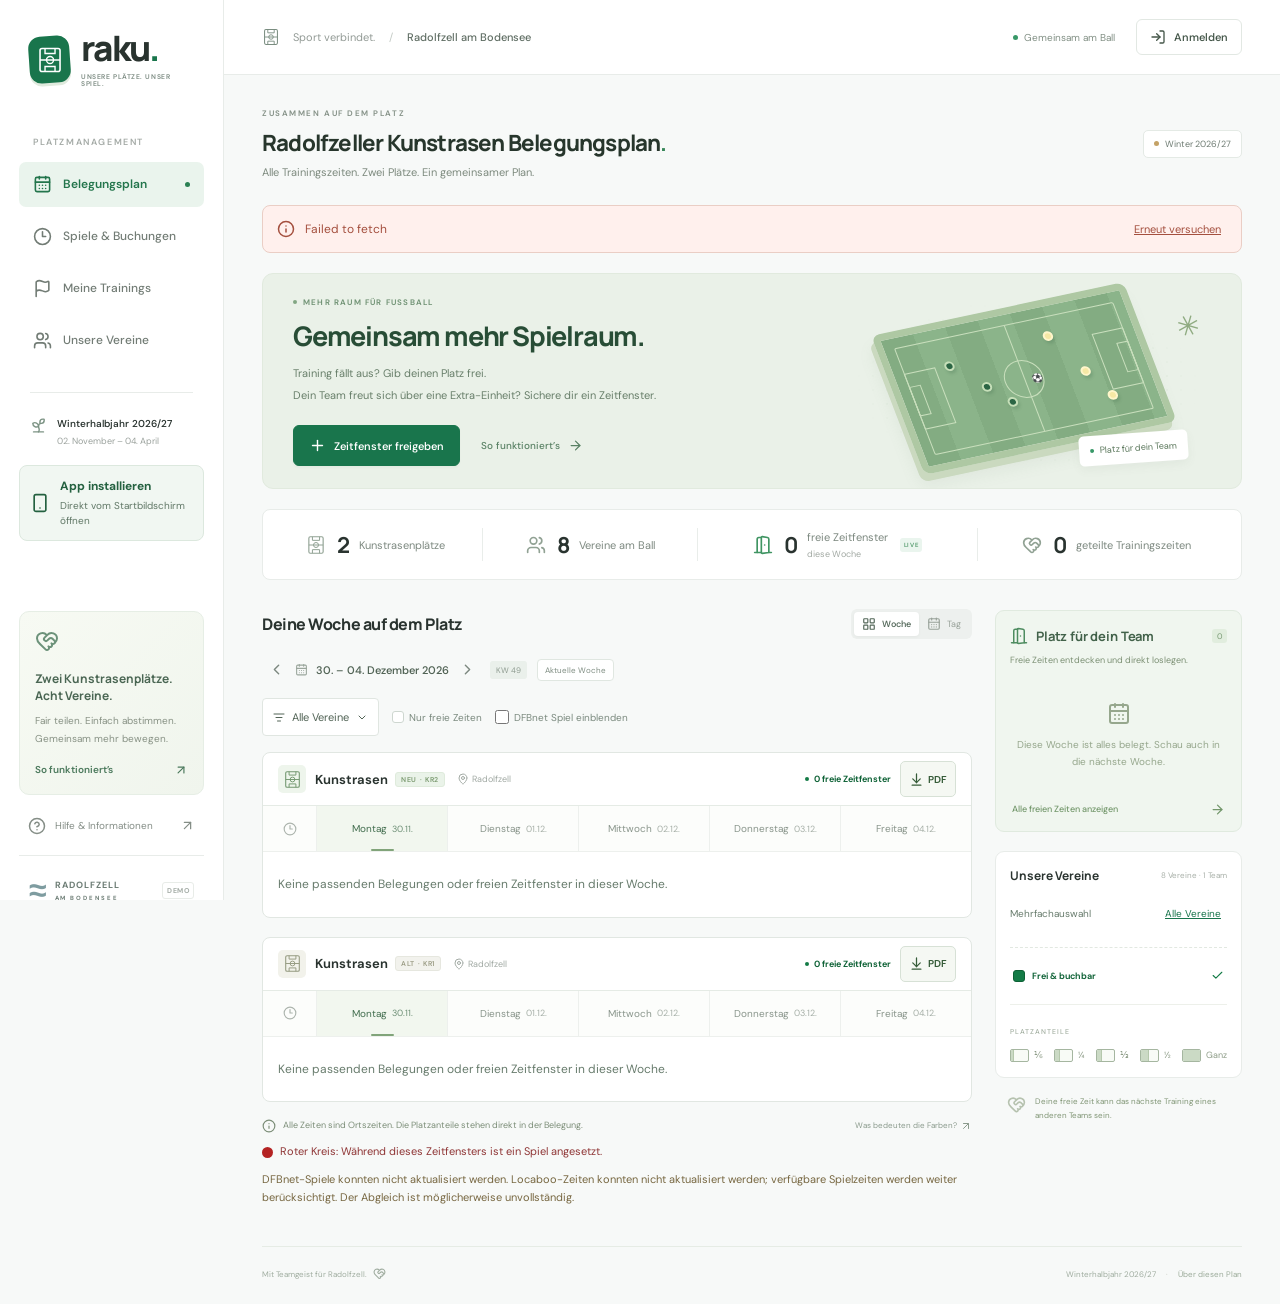
==== commit ab19653d: "Publish 38f5c21f832f334efcccbc1021de6b7a27002d68" ====
--- a/anfragen/index.html
+++ b/anfragen/index.html
@@ -20,8 +20,8 @@
     <meta name="apple-mobile-web-app-title" content="raku. Plan" />
     <meta name="apple-mobile-web-app-status-bar-style" content="default" />
     <title>Radolfzeller Kunstrasen Belegungsplan</title>
-    <script type="module" crossorigin src="/assets/index-CMUxO-r0.js"></script>
-    <link rel="stylesheet" crossorigin href="/assets/index-wJ9ViKRg.css">
+    <script type="module" crossorigin src="/assets/index-ruDbgnB1.js"></script>
+    <link rel="stylesheet" crossorigin href="/assets/index-D5mnp-Ts.css">
   </head>
   <body>
     <div id="root"></div>
--- a/assets/index-D5mnp-Ts.css
+++ b/assets/index-D5mnp-Ts.css
@@ -0,0 +1 @@
+.date-field{flex-direction:column;gap:8px;min-width:0;display:flex}.date-control{min-width:0;position:relative}.date-control>input[type=text],.date-control>input[type=password]{font-variant-numeric:tabular-nums;width:100%;min-width:0;padding-right:45px!important}.date-calendar-button,.date-visibility-button{color:#718563;border-radius:0 6px 6px 0;place-items:center;width:34px;display:grid;position:absolute;inset:0 0 0 auto}.date-visibility-button{width:44px}.date-calendar-button:disabled,.date-visibility-button:disabled{opacity:.35;cursor:default}.date-control>.date-native-picker{opacity:0;pointer-events:none;width:100%;height:100%;position:absolute;inset:0}.admin-role-badge{color:#53754b;background:#edf5e7;border:1px solid #dfead7;border-radius:5px;align-items:center;gap:6px;width:max-content;padding:7px 10px;font-size:10px;font-weight:550;display:inline-flex}.pauses-panel-heading{color:#65785c;justify-content:space-between;align-items:center;gap:12px;margin-bottom:18px;font-size:12px;line-height:1.7;display:flex}.pause-series-summary{color:#526a48;background:#f5f8f1;border:1px solid #dfe7d9;border-radius:7px;flex-direction:column;gap:6px;padding:14px;font-size:12px;line-height:1.6;display:flex}.pause-series-summary small{font-size:11px}.booking-exceptions{color:#755b32;overflow-wrap:anywhere;margin-top:12px;font-size:11px;line-height:1.7}.booking-exceptions summary{cursor:pointer;font-weight:600}.booking-exceptions ul{margin:8px 0;padding:0;list-style:none}.booking-exceptions li{flex-direction:column;margin-bottom:8px;display:flex}.keep-bookings-button{white-space:normal;text-align:left;margin-top:12px;line-height:1.6}.preview-dates>.occurrence-reserved{color:#755b32}.series-pauses-panel .pause-series-card>.secondary-button{flex-shrink:0;min-height:44px}.series-pauses-panel .pause-series-card>.secondary-button span{display:inline}.admin-summary{border:1px solid var(--border);background:#fff;border-radius:9px;grid-template-columns:1fr 1fr 1.2fr;margin-bottom:25px;padding:20px;display:grid}.admin-summary>div{border-right:1px solid var(--border);color:#84977d;justify-content:center;align-items:center;gap:11px;font-size:11px;display:flex}.admin-summary>div:last-child{border:0}.admin-summary>div>strong{font-family:var(--heading);color:#42583a;font-size:24px;font-weight:650}.admin-summary span strong{color:#657c5c;font-size:12px;font-weight:600}.admin-summary small{color:#94a48a;margin-top:5px;font-size:9px;display:block}.admin-tabs{border-bottom:1px solid #dfe7dc;gap:24px;margin-bottom:23px;display:flex}.admin-tabs button{color:#91a084;border-bottom:2px solid #0000;align-items:center;gap:8px;padding:12px 3px 15px;font-size:12px;display:flex}.admin-tabs button.active{color:var(--green);border-bottom-color:var(--green);font-weight:600}.admin-toolbar{flex-wrap:wrap;align-items:flex-end;gap:16px;margin-bottom:19px;display:flex}.admin-filter{color:#849577;flex-direction:column;gap:6px;min-width:210px;font-size:10px;display:flex}.admin-filter select{color:#617856;background:#fff;border:1px solid #dfe7d9;border-radius:6px;width:100%;min-height:39px;padding:10px 30px 10px 11px;font-size:11px}.admin-club-filter{width:100%;max-width:520px;margin-bottom:22px}.admin-toolbar>.primary-button{margin-left:auto}.admin-check{color:#7f9271;cursor:pointer;align-items:center;min-height:39px;font-size:11px;line-height:1.7;flex-direction:row!important;gap:8px!important;display:flex!important}.admin-check input,.holiday-check input{width:15px;height:15px;accent-color:var(--green);flex-shrink:0;margin:0}.admin-explainer{color:#8a997e;gap:10px;max-width:750px;margin-bottom:20px;font-size:11px;line-height:1.9;display:flex}.admin-explainer>svg{color:#8eaa7e;flex-shrink:0;margin-top:2px}.series-list{flex-direction:column;gap:12px;display:flex}.series-card{border:1px solid var(--border);background:#fff;border-radius:9px;align-items:center;gap:18px;padding:18px 20px;display:flex}.series-day{color:#8ca17c;background:#f0f5eb;border:1px solid #e0e9d9;border-radius:7px;flex-direction:column;align-items:center;gap:9px;min-width:48px;padding:10px 11px;font-size:10px;display:flex}.series-info{flex:1;min-width:0}.series-card-heading{flex-wrap:wrap;align-items:center;gap:10px;margin-bottom:9px;display:flex}.series-info h3{font-family:var(--heading);color:#4a5e42;letter-spacing:-.3px;font-size:15px;font-weight:650}.series-info>p{color:#85977a;align-items:center;gap:6px;font-size:10px;display:flex}.series-validity{color:#8f9d82;margin-top:8px;font-size:10px}.series-tags{flex-wrap:wrap;align-items:center;gap:6px;display:flex}.series-tags:empty{display:none}.series-tags>span{color:#8b9678;background:#f4f6ed;border:1px solid #e9edde;border-radius:3px;align-items:center;gap:4px;margin-top:10px;padding:4px 6px;font-size:8px;display:inline-flex}.inactive{opacity:.6}.muted-badge{color:#939f87;border:1px solid #e4e7de;border-radius:3px;padding:3px 5px;font-size:8px}.admin-loading{text-align:center;color:#8b9b80;padding:40px;font-size:12px}.admin-users{grid-template-columns:repeat(2,minmax(0,1fr));gap:12px;display:grid}.admin-user-card{border:1px solid var(--border);background:#fff;border-radius:8px;align-items:flex-start;gap:13px;padding:20px 17px;display:flex}.admin-user-avatar{color:#88a275;background:#f3f7ed;border:1px solid #e1ead8;border-radius:50%;place-items:center;min-width:36px;height:36px;margin-top:2px;font-size:11px;display:grid}.admin-user-card h3{font-family:var(--heading);color:#586e4c;font-size:13px;font-weight:650;line-height:1.6}.admin-user-card h3 small{color:#9bae87;background:#edf4e6;border-radius:3px;margin-left:8px;padding:2px 5px;font-family:DM Sans Variable,sans-serif;font-size:8px;font-weight:400}.admin-user-card p{color:#93a285;margin-top:3px;font-size:10px;line-height:1.7}.admin-user-card>.icon-button{flex-shrink:0;margin-left:auto}.account-state{color:#a4aa9a;align-items:center;gap:5px;margin-top:9px;font-size:8px;display:flex}.account-state i{background:#b7baa9;border-radius:50%;width:4px;height:4px}.account-state.active{color:#8ca478}.account-state.active i{background:#7ba864}.admin-dialog{scrollbar-gutter:stable;width:620px;padding:29px 32px}.admin-dialog .modal-subtitle{max-width:480px}.admin-form{gap:19px}.form-columns{grid-template-columns:1fr 1fr;gap:14px;display:grid}.form-columns>label{min-width:0}.admin-form input:disabled{opacity:1;color:#96a189!important;background:#f4f6f0!important}.admin-form select:disabled{color:#8c9c7c;opacity:1;background:#f5f7f2}.admin-fieldset{border:1px solid #e1e9da;border-radius:8px;min-width:0;margin:0;padding:17px 16px 16px}.admin-fieldset legend{color:#6c855b;padding:0 7px;font-size:11px;font-weight:600}.admin-fieldset>.admin-check{margin-top:-4px;margin-bottom:10px}.holiday-check{cursor:pointer;align-items:flex-start;padding:0;flex-direction:row!important;gap:10px!important;display:flex!important}.holiday-check>input{margin-top:3px}.holiday-check>svg{color:#98b088;flex-shrink:0;margin-left:auto}.holiday-check strong{color:#6d865c;font-size:11px;font-weight:550;display:block}.holiday-check small{color:#9bab8e;margin-top:5px;font-size:9px;font-weight:400;line-height:1.8;display:block}.holiday-dates{border-top:1px dashed #dee7d5;flex-direction:column;gap:8px;margin-top:12px;padding:12px 0 2px;display:flex}.holiday-dates>span{color:#9daa8f;justify-content:space-between;gap:9px;font-size:9px;display:flex}.holiday-dates strong{color:#82986e;font-weight:500}.holiday-dates a{color:#6f925c;text-underline-offset:3px;align-items:center;gap:5px;margin-top:4px;font-size:9px;text-decoration:underline;display:flex}.pause-row{border-top:1px solid #e5ecde;margin-top:16px;padding-top:16px}.pause-row-heading{align-items:center;gap:10px;margin-bottom:12px;display:flex}.pause-row-heading label{flex:1}.pause-row-heading>.icon-button{align-self:flex-end;margin-bottom:8px}.add-pause-button{color:#6a8c57;background:#f9fbf6;border:1px dashed #ceddc3;border-radius:5px;align-items:center;gap:5px;margin-top:17px;padding:9px 11px;font-size:10px;font-weight:500;display:flex}.field-hint{color:#9aab8a;margin-top:9px;font-size:9px;line-height:1.8}.admin-form-actions{border-top:1px solid #e9eee2;justify-content:flex-end;align-items:center;gap:10px;margin-top:2px;padding-top:19px;display:flex}.plan-preview{background:#f2f8ec;border:1px solid #dcebd1;border-radius:9px;padding:16px}.preview-heading{color:#74945e;align-items:center;gap:8px;font-size:12px;display:flex}.preview-heading strong{font-weight:600}.preview-counts{color:#8c9e7b;flex-wrap:wrap;gap:16px;margin:14px 0;font-size:10px;display:flex}.preview-counts b{color:#65814f;font-size:15px;font-family:var(--heading);margin-right:4px}.plan-preview details{border-top:1px solid #deead4;padding-top:12px}.plan-preview summary{cursor:pointer;color:#769262;justify-content:space-between;align-items:center;font-size:10px;list-style:none;display:flex}.preview-dates{flex-direction:column;gap:9px;padding-top:14px;display:flex}.preview-dates>div{color:#6b8f55;justify-content:space-between;align-items:center;gap:10px;font-size:9px;line-height:1.6;display:flex}.preview-dates>div>span:first-child{flex-shrink:0}.preview-dates>div>span:last-child{text-align:right}.preview-dates>.occurrence-outside{color:#abb69f}.preview-dates>.occurrence-pause,.preview-dates>.occurrence-holiday{color:#a49163}.preview-dates>.occurrence-released{color:#82a576}.has-conflicts{background:#fff6ef;border-color:#eedbcb}.has-conflicts .preview-heading{color:#b38260}.preview-conflicts{color:#ac8466;padding:10px 0 13px;font-size:10px;line-height:1.8}.preview-conflicts p+p{margin-top:6px}.preview-conflicts p:last-child{margin-top:12px}.login-role-switch{background:#f0f5ec;border:1px solid #e2e9db;border-radius:7px;gap:4px;padding:4px;display:flex}.login-role-switch button{color:#8a9c7b;border-radius:4px;flex:1;justify-content:center;align-items:center;gap:7px;min-height:35px;font-size:11px;display:flex}.login-role-switch button.active{color:#507941;background:#fff;font-weight:550;box-shadow:0 1px 4px #577c3b12}.login-empty-note{color:#929f86;font-size:11px;line-height:1.8}.booking-mode .login-role-switch button{min-height:44px}.booking-area{border:0;min-width:0;margin:0;padding:0}.booking-area legend{color:#647557;margin-bottom:10px;padding:0;font-size:12px}.booking-mode>p,.booking-series-note{color:#647557;margin-top:10px;font-size:12px;line-height:1.65}.booking-series-preview details{margin-top:14px}.booking-series-preview summary,.booking-series-preview .preview-dates>div{font-size:12px}.booking-series-preview .preview-dates{max-height:220px;overflow-y:auto}.booking-series-preview.has-conflicts .preview-dates>div{color:#8d5733}@media (width<=1000px){.admin-toolbar{gap:12px}.admin-summary{padding:17px 10px}.admin-summary>div{gap:7px;font-size:10px}.admin-summary>div>svg{width:17px}.admin-summary span strong{font-size:11px}.admin-users{grid-template-columns:1fr}.series-card{gap:13px;padding:17px 14px}.series-card>.secondary-button span{display:none}.series-card>.secondary-button{padding:9px}.series-info h3{font-size:13px}.admin-toolbar>.primary-button{margin-left:0}}@media (width<=640px){.admin-summary{grid-template-columns:1fr 1fr;padding:15px 5px}.admin-summary>div{gap:7px;font-size:10px}.admin-summary>div>strong{font-size:21px}.admin-summary>div:nth-child(2){border-right:0}.admin-summary>div:last-child{border-top:1px solid #e5ebde;grid-column:1/-1;margin-top:15px;padding-top:15px}.admin-summary>div:last-child>span{align-items:center;gap:8px;display:flex}.admin-summary small{margin-top:0}.admin-tabs{gap:21px}.admin-tabs button{font-size:12px}.admin-toolbar{gap:10px}.admin-filter{flex:1;min-width:170px}.admin-filter select{min-height:43px;font-size:12px}.admin-toolbar>.admin-check{font-size:10px}.admin-toolbar>.primary-button{width:100%;min-height:42px;font-size:12px}.admin-explainer{margin-bottom:18px;font-size:11px;line-height:1.8}.series-card{align-items:flex-start;gap:10px;padding:15px 11px}.series-day{gap:8px;min-width:35px;padding:9px 7px;font-size:9px}.series-day svg{width:17px}.series-card-heading{gap:6px;margin-top:2px}.series-info h3{font-size:13px}.series-info>p{flex-wrap:wrap;gap:4px;font-size:9px;line-height:1.6}.series-validity{font-size:9px;line-height:1.7}.series-card>.secondary-button{min-height:32px;padding:7px}.series-tags>span{font-size:8px;line-height:1.6}.admin-user-card{gap:11px;padding:18px 13px}.admin-user-card h3{font-size:14px}.admin-user-card p{font-size:11px}.account-state{font-size:9px}.admin-dialog{scrollbar-gutter:auto;width:100%;padding:25px 20px}.admin-dialog .modal-subtitle{font-size:12px}.admin-form .form-columns{gap:10px}.admin-form .form-columns label{font-size:10px}.admin-form .form-columns input{min-height:44px;padding:10px 7px;font-size:12px}.admin-form .form-columns select{min-height:44px;padding:10px 6px;font-size:11px}.admin-fieldset{padding:15px 12px}.admin-fieldset legend{font-size:11px}.admin-fieldset .admin-check{min-height:42px;margin-bottom:13px;font-size:10px;line-height:1.8}.holiday-check strong{font-size:11px;line-height:1.7}.holiday-check small{font-size:10px}.holiday-check>svg{width:16px}.holiday-dates>span{font-size:9px}.holiday-dates>span strong{max-width:55%;line-height:1.6}.add-pause-button{min-height:40px;font-size:11px}.field-hint{font-size:10px}.pause-row-heading label{font-size:11px}.pause-row-heading input{font-size:13px!important}.admin-form-actions{justify-content:space-between;gap:8px}.admin-form-actions .primary-button{padding:12px 11px;font-size:11px!important}.admin-form-actions .secondary-button{min-height:44px;padding:12px 10px;font-size:11px}.preview-heading{font-size:11px;line-height:1.6}.preview-heading svg{flex-shrink:0}.preview-dates>div{font-size:10px}.preview-counts{gap:10px}.plan-preview{padding:14px 12px}.preview-conflicts{font-size:11px}.login-role-switch button{min-height:40px;font-size:12px}.admin-role-badge{font-size:10px}}.statistics-page .subpage-heading{align-items:flex-start}.statistics-page .season-pill{white-space:nowrap}.statistics-explanation{color:#4d6758;background:#eef5f0;border:1px solid #dce9e1;border-radius:9px;padding:0 16px;font-size:12px;line-height:1.7}.statistics-explanation svg{vertical-align:middle;margin:0 5px}.statistics-explanation summary{cursor:pointer;min-height:44px;padding:12px 0;font-weight:600}.statistics-explanation summary:focus-visible{outline:2px solid var(--green);outline-offset:3px}.statistics-explanation p{padding-bottom:14px}.statistics-toolbar{justify-content:space-between;align-items:end;gap:16px;margin:24px 0 16px;display:flex}.statistics-club-filter{gap:7px;width:310px;min-width:0;max-width:100%;display:grid}.statistics-toolbar label{font-size:12px;font-weight:600}.statistics-toolbar select{border:1px solid var(--border);color:#374b3e;background:#fff;border-radius:7px;width:100%;min-width:0;min-height:44px;padding:9px 12px}.statistics-toolbar p,.statistics-loading{color:#687a6d;font-size:12px}.statistics-loading{padding:24px 0}.statistics-table-frame{border:1px solid var(--border);background:#fff;border-radius:10px;overflow:hidden}.statistics-table{border-collapse:collapse;width:100%;font-size:14px}.statistics-table th,.statistics-table td{text-align:left;border-bottom:1px solid var(--border);padding:15px 20px}.statistics-table thead{color:#4f6958;background:#f0f5f2;font-size:12px}.statistics-table thead th{font-weight:600}.statistics-table thead small{margin-top:4px;font-size:10px;font-weight:400;display:block}.statistics-table thead button{min-height:44px;font-weight:inherit;background:0 0;border:0;justify-content:flex-end;align-items:center;gap:5px;padding:0;display:inline-flex}.statistics-table th[aria-sort=descending]{color:var(--green)}.statistics-table .statistics-number{text-align:right;font-variant-numeric:tabular-nums;width:160px}.statistics-table .statistics-rank{text-align:center;color:#687a6d;font-variant-numeric:tabular-nums;width:65px}.statistics-table .statistics-weekly{color:var(--green);font-weight:650}.statistics-team{align-items:center;gap:12px;display:flex}.statistics-team strong{font-size:14px;font-weight:650;display:block}.statistics-team span:not(.club-crest){color:#687a6d;margin-top:4px;font-size:12px;font-weight:400;display:block}.statistics-duration{font-weight:650}.statistics-table tbody tr:hover{background:#f8fbf9}.statistics-table tfoot{background:#eef5f0;font-weight:700}.statistics-table tfoot th,.statistics-table tfoot td{border-bottom:0}@media (width<=760px){.statistics-page .subpage-heading,.statistics-toolbar{flex-direction:column;align-items:flex-start}.statistics-table .statistics-rank{display:none}.statistics-table th,.statistics-table td{padding:13px 10px}.statistics-table .statistics-number{width:110px}}@media (width<=480px){.statistics-table{table-layout:fixed;font-size:12px}.statistics-table th,.statistics-table td{padding:12px 7px}.statistics-table thead{font-size:10px}.statistics-table thead button{flex-direction:column;align-items:flex-end;gap:2px}.statistics-table thead small{font-size:9px}.statistics-table .statistics-number{width:64px}.statistics-table .statistics-weekly{width:73px}.statistics-table .statistics-number:last-child{width:80px}.statistics-team .club-crest{display:none}.statistics-team strong{overflow-wrap:anywhere;font-size:12px}.statistics-team span:not(.club-crest){overflow-wrap:anywhere;font-size:10px;line-height:1.5}}.game-friendly-badge{color:#fff;white-space:nowrap;background:#315b7a;flex-shrink:0;justify-content:center;align-items:center;width:25px;height:20px;font-size:10px;font-weight:800;line-height:1;text-decoration:none;display:inline-flex}.locaboo-page{min-width:0}.locaboo-source-note{color:#36556d;background:#f4f9fc;border:1px solid #d7e6ef;border-left:4px solid #5487ac;border-radius:10px;padding:16px 20px}.locaboo-source-note p{margin:6px 0 0;font-size:13px;line-height:1.65}.locaboo-toolbar{flex-wrap:wrap;align-items:center;gap:12px;margin:22px 0;display:flex}.locaboo-toolbar label{gap:5px;font-size:12px;font-weight:600;display:grid}.locaboo-toolbar select{color:#36513d;max-width:250px;font:inherit;background:#fff;border:1px solid #dce5d7;border-radius:8px;padding:9px 12px}.locaboo-status{flex-wrap:wrap;justify-content:space-between;gap:8px;margin-bottom:14px;display:flex}.locaboo-status span,.locaboo-scroll-hint{color:#667668;font-size:12px}.locaboo-scroll-hint{line-height:1.6}.locaboo-detail{background:#fff;border:1px solid #b9d0df;border-radius:10px;margin-bottom:18px;padding:18px 46px 18px 18px;position:relative}.locaboo-detail>button{position:absolute;top:8px;right:8px}.locaboo-detail h3{margin:0;font-size:17px}.locaboo-detail p{margin:8px 0;font-size:13px;line-height:1.6}.locaboo-detail small{color:#647b8c}.locaboo-booked-area{background:#f8f4fd;border:1px solid #e2d7f1;border-radius:8px;flex-wrap:wrap;align-items:center;gap:10px 14px;margin:12px 0;padding:10px 12px;display:flex}.locaboo-area-meter{flex:none;grid-template-columns:repeat(4,1fr);gap:3px;width:100px;display:grid}.locaboo-area-meter span{background:#fff;border:1px solid #c7b8d9;border-radius:3px;height:18px}.locaboo-area-meter .is-booked{background:#7426cc;border-color:#7426cc}.locaboo-booked-area p{margin:0}.locaboo-booked-area strong,.locaboo-booked-area p>span{display:block}.locaboo-booked-area p>span{color:#665773}.locaboo-empty{background:#f2f5ef;border-radius:8px;padding:20px;font-size:14px;line-height:1.7}.locaboo-timeline{background:#fff;border:1px solid #dce5d7;border-radius:12px;max-width:100%;overflow-x:auto}.locaboo-timeline:focus-visible{outline-offset:3px;outline:3px solid #5487ac}.locaboo-timeline-inner{min-width:1100px;padding-right:28px}.locaboo-axis,.locaboo-resource{grid-template-columns:150px 1fr;display:grid}.locaboo-axis{color:#647669;padding:15px 0;font-size:10px}.locaboo-axis>span{padding-left:14px}.locaboo-axis>div{position:relative}.locaboo-axis>div>span{white-space:nowrap;position:absolute;transform:translate(-50%)}.locaboo-day h3{color:#36513d;background:#f4f7f1;border-top:1px solid #dce5d7;border-bottom:1px solid #dce5d7;margin:0;padding:10px 14px;font-size:13px}.locaboo-resource>strong{color:#60745f;border-right:1px solid #dce5d7;padding:16px 14px;font-size:12px}.locaboo-track{background:repeating-linear-gradient(to right, #dce5d780 0, #dce5d780 1px, transparent 1px, transparent calc(100% / var(--hours)));border-bottom:1px solid #edf1ea;position:relative}.locaboo-event{color:#264d69;text-align:left;cursor:pointer;background:#e9f3fa;border:1px solid #abcade;border-left:3px solid #5285aa;border-radius:6px;flex-direction:column;justify-content:center;align-items:flex-start;gap:4px;min-width:6px;height:68px;padding:7px 8px;display:flex;position:absolute;overflow:hidden}.locaboo-event[data-resource="72781"]{color:#31563e;background:#eaf3ed;border-color:#b1cfbb #b1cfbb #b1cfbb #538267}.locaboo-event[data-resource="53227"]{color:#6d512d;background:#f7f0e7;border-color:#ddc7a7 #ddc7a7 #ddc7a7 #a77b3e}.locaboo-event.locaboo-booking-event{border-top:3px solid #6d28d9;padding-right:22px}.locaboo-booking-event .locaboo-booking-status{box-sizing:border-box;width:100%;padding-right:24px}.locaboo-event .locaboo-box-area{color:#5b21b6;background:#f4edff;border:1px solid #d4bfee;border-radius:4px;padding:1px 4px;font-size:10px;font-weight:700;line-height:15px;position:absolute;bottom:4px;right:5px}.locaboo-booking-event:after,.locaboo-booking-key:after{content:"";clip-path:polygon(0 0,100% 0,100% 100%);pointer-events:none;background:#6d28d9;width:22px;height:22px;position:absolute;top:0;right:0}.locaboo-booking-key{background:#e9f3fa;border:1px solid #abcade;border-top:3px solid #6d28d9;border-radius:3px;flex:0 0 22px;width:22px;height:18px;position:relative;overflow:hidden}.locaboo-booking-key:after{width:12px;height:12px}.locaboo-event:hover,.locaboo-event[aria-pressed=true]{filter:brightness(.95);z-index:1;box-shadow:0 0 0 2px #5285aa55}.locaboo-event:focus-visible{outline-offset:2px;z-index:2;outline:3px solid #264d69}.locaboo-event strong,.locaboo-event small,.locaboo-event span{text-overflow:ellipsis;white-space:nowrap;max-width:100%;display:block;overflow:hidden}.locaboo-event strong{font-size:12px}.locaboo-event small,.locaboo-event span{font-size:10px}.locaboo-no-booking{color:#8c998a;margin:27px 12px;font-size:11px;display:inline-block}.locaboo-empty-day{color:#8c998a;margin:0;padding:10px 14px;font-size:11px}.game-layer-controls{flex-wrap:wrap;gap:20px;margin:0 0 18px;font-size:13px;display:flex}.game-layer-controls label{align-items:center;gap:8px;min-height:35px;display:inline-flex}.game-layer-controls input{accent-color:#19754c;width:17px;height:17px}.game-source-status{color:#526757;margin:12px 0 20px;font-size:12px;line-height:1.8}.game-source-status summary{cursor:pointer;font-weight:600}.game-source-status ul{padding-left:20px}.game-source-warning{color:#795b24;background:#fff8e9;border:1px solid #e6cf9d;border-radius:8px;margin-bottom:14px;padding:14px;font-size:13px;line-height:1.6}.locaboo-event.club-game-event{color:#36513d;background:#fff;border:1px dashed #76917d;border-left:4px solid #365f43;box-shadow:1px 2px 5px #29332f0d}.club-game-event[data-match-status=cancelled]{opacity:.7;text-decoration:line-through}.game-match-status{color:#73612d;background:#f7f0df;border-radius:6px;padding:6px 9px;font-size:13px;display:inline-block}.game-match-status.status-matched{color:#2d6140;background:#e6f3e9}.game-untimed{text-align:left;color:#73612d;background:#fffcf3;border:1px dashed #cfbf93;border-radius:6px;margin:8px 14px;padding:12px 16px;font-size:12px;display:block;position:relative}.club-game-event>.game-friendly-badge,.game-untimed>.game-friendly-badge{border-bottom-left-radius:5px;position:absolute;top:0;right:0}.club-game-event[data-friendly]>small{padding-right:24px}.club-game-event[data-friendly][data-booking-warning]>small{padding-right:47px}.club-game-event[data-friendly] .game-booking-alert-corner{right:25px}.game-untimed[data-friendly]{padding-right:40px}.locaboo-day{position:relative}.game-connections{pointer-events:none;width:100%;height:100%;position:absolute;inset:0;overflow:visible}.game-connection{fill:none;stroke:#a76719;stroke-width:2px;stroke-dasharray:5 4;stroke-linejoin:round}.game-connection[data-status=matched]{stroke:#26764c;stroke-dasharray:none}.game-connection[data-active]{stroke-width:3px}.locaboo-event{z-index:1}.locaboo-event[data-related]{outline-offset:2px;outline:2px solid #26764c}.locaboo-event[data-related][data-match-status=different],.locaboo-event[data-related][data-match-status=unclear]{outline-color:#a76719}.locaboo-event[data-match-status=matched]{border-color:#39805b}.locaboo-event[data-match-status=missing],.game-match-status.status-missing{color:#913232;background:#fff0f0;border-color:#bc4545}.game-missing-bookings{color:#913232;background:#fff0f0;border:1px solid #d45b5b;border-left:4px solid #b42323;border-radius:8px;align-items:center;gap:10px;margin:0 0 16px;padding:12px 14px;font-size:13px;line-height:1.5;display:flex}.game-missing-bookings>svg{flex-shrink:0}.club-game-event[data-booking-warning]{border-style:solid;justify-content:flex-start;gap:3px;padding-top:6px;padding-bottom:26px}.club-game-event[data-booking-warning]>small{padding-right:13px}.club-game-event .game-booking-alert-corner{color:#fff;background:#b42323;border-bottom-left-radius:6px;place-items:center;width:21px;height:21px;display:grid;position:absolute;top:0;right:0}.club-game-event .game-booking-warning{color:#fff;text-align:center;white-space:normal;text-overflow:clip;background:#b42323;justify-content:center;align-items:center;width:100%;height:24px;padding:2px 3px;font-size:10px;font-weight:700;line-height:10px;display:flex;position:absolute;bottom:0;left:0}.locaboo-event[data-match-status=different],.locaboo-event[data-match-status=unclear],.game-match-status.status-different,.game-match-status.status-unclear{color:#79551e;background:#fff8e9;border-color:#b48a3c}.locaboo-event[data-match-status=unavailable],.locaboo-event[data-match-status=other],.game-match-status.status-unavailable,.game-match-status.status-other{color:#59655f;background:#f1f4f2;border-color:#a0a9a5}.locaboo-event.locaboo-booking-event{border-top-color:#6d28d9}.game-connection-legend{color:#526757;flex-wrap:wrap;gap:10px 20px;margin:-4px 0 20px;font-size:12px;display:flex}.locaboo-request-form{background:#fff;border:1px solid #c7d5cb;border-radius:8px;gap:12px;margin:18px 0;padding:16px;display:grid}.locaboo-request-form label{gap:7px;font-size:13px;display:grid}.locaboo-request-form input{background:#fff;border:1px solid #c7d5cb;border-radius:6px;width:100%;min-width:0;padding:10px}.locaboo-request-form input:read-only{background:#f4f7f1}.locaboo-request-draft{background:#f1f7f3;border-radius:6px;gap:10px;padding:14px;display:grid}.game-connection-legend>span{align-items:center;gap:7px;display:inline-flex}.connection-key{color:#26764c;background:#e6f3e9;border:1px solid;border-radius:4px;justify-content:center;align-items:center;width:22px;height:20px;font-size:18px;font-style:normal;display:inline-flex}.connection-key.missing{color:#bc4545;background:#fff0f0}.connection-key.review{color:#a76719;background:#fff8e9;border-style:dashed}.connection-key.unavailable{color:#87948d;background:#f1f4f2}@media (width<=600px){.locaboo-toolbar{gap:10px}.locaboo-toolbar .week-navigation{justify-content:space-between;width:100%}.locaboo-toolbar label{flex:1;min-width:120px}.locaboo-toolbar select{width:100%;max-width:100%}.locaboo-source-note{padding:12px 14px}}.club-select.calendar-club-filter{max-width:210px;padding:0;display:block}.calendar-club-filter>summary{cursor:pointer;color:#526456;align-items:center;gap:7px;min-height:36px;padding:8px 10px;font-size:11px;list-style:none;display:flex}.calendar-club-filter>summary::-webkit-details-marker{display:none}.calendar-club-filter>summary:focus-visible{outline:2px solid var(--green);outline-offset:3px}.club-filter-summary{text-overflow:ellipsis;white-space:nowrap;flex:1;min-width:0;overflow:hidden}.club-filter-options{z-index:15;background:#fff;border:1px solid #dce6df;border-radius:8px;width:min(330px,100vw - 32px);max-height:min(70vh,490px);padding:10px;position:absolute;top:calc(100% + 6px);right:0;overflow-y:auto;box-shadow:0 10px 30px #233c2926}.club-filter-options>p{color:#637769;margin:2px 6px 8px;font-size:11px;line-height:1.6}.club-filter-option{text-align:left;color:#526456;border-radius:5px;align-items:center;gap:9px;width:100%;min-height:44px;padding:8px;font-size:12px;display:flex}.club-filter-option>span:not(.club-crest):not(.free-swatch){flex:1}.club-filter-option:hover,.club-filter-option[aria-pressed=true]{color:var(--green);background:#edf5ef}.club-filter-done{background:var(--green);color:#fff;border-radius:5px;width:100%;margin-top:8px;padding:10px;font-size:12px}.legend-filter-actions{color:#687c6d;justify-content:space-between;align-items:center;gap:8px;padding:0 0 8px;font-size:10px;display:flex}.legend-filter-actions button{min-height:32px;color:var(--green);text-decoration:underline}.calendar-filter-empty{color:#687c6d;padding:22px 15px;font-size:12px;line-height:1.7}@media (width<=640px){.club-select.calendar-club-filter{max-width:min(210px,55vw)}.calendar-club-filter>summary{min-height:40px}.club-filter-options{left:0;right:auto}}.slot-game-dot{background:#b42323;border-radius:50%;flex:0 0 1em;width:1em;height:1em;display:inline-block}.slot-team .team-name{align-items:center;gap:.35em;min-width:0;max-width:100%;display:inline-flex}.slot-team-name{text-overflow:ellipsis;min-width:0;overflow:hidden}.training-games-status>.slot-game-dot{margin-top:.3em}.slot-game-warnings{gap:5px;min-width:0;margin-top:7px;display:grid}.slot-game-warning{color:#952727;text-align:left;white-space:normal;overflow-wrap:anywhere;background:#fff0f0;border:1px solid #e6aaaa;border-left:3px solid #b42323;border-radius:4px;gap:3px;min-width:0;padding:6px;font-size:10px;line-height:1.35;display:grid;position:relative}.slot-game-warning>.game-friendly-badge{border-radius:0 3px 0 4px;position:absolute;top:0;right:0}.slot-game-warning[data-friendly]>strong{padding-right:25px}.slot-game-warning>strong{align-items:center;gap:4px;font-size:10px;display:flex}.slot-game-warning svg{flex-shrink:0}.slot-game-time{font-weight:700}.slot-game-name{font-size:9px}.slot-card .slot-game-name{display:none}.training-games-status{color:#8f3636;align-items:flex-start;gap:7px;margin:10px 0;font-size:11px;line-height:1.6;display:flex}.training-games-status svg{flex-shrink:0;margin-top:2px}.training-games-source-status{color:#776741;margin-bottom:8px;font-size:11px;line-height:1.6}.training-game-detail{color:#952727;background:#fff8f8;border:1px solid #e6aaaa;border-radius:6px;margin:14px 0;padding:12px;font-size:12px;line-height:1.6}.training-game-detail a{margin-top:5px;text-decoration:underline;display:block}.day-view .slot-card.has-game-conflict{grid-template-columns:minmax(0,1fr) minmax(120px,1fr);align-items:start;column-gap:8px;display:grid}.day-view .slot-card.has-game-conflict>.slot-top{grid-area:1/1}.day-view .slot-card.has-game-conflict>.slot-bottom{grid-area:2/1}.day-view .slot-card.has-game-conflict>.slot-game-warnings{grid-area:1/2/span 2;margin-top:0}@media (width<=640px){.schedule-page .slot-card.has-game-conflict{grid-column:1/-1;grid-template-columns:minmax(0,1fr) minmax(120px,1fr);align-items:start;column-gap:8px;display:grid}.schedule-page .slot-card.has-game-conflict>.slot-top{grid-area:1/1}.schedule-page .slot-card.has-game-conflict>.slot-bottom{grid-area:2/1}.schedule-page .slot-card.has-game-conflict>.slot-game-warnings{grid-area:1/2/span 2;margin-top:0}}.sidebar-app-install{color:#246140;text-align:left;background:#f1f7f2;border:1px solid #dce8de;border-radius:8px;flex-shrink:0;align-items:center;gap:10px;width:100%;margin-top:18px;padding:12px 10px;display:flex}.sidebar-app-install:hover{background:#e6f1e8}.sidebar-app-install>svg{flex-shrink:0}.sidebar-app-install strong{font-size:12px;display:block}.sidebar-app-install small{color:#617867;margin-top:4px;font-size:10px;line-height:1.5;display:block}.app-install-preview{align-items:center;gap:16px;margin:20px 0;display:flex}.app-install-preview img{border-radius:15px;flex-shrink:0}.app-install-preview strong{font-size:15px;display:block}.app-install-preview p{color:#617867;margin:7px 0 0;font-size:13px;line-height:1.6}.app-install-action{width:100%}.app-install-status{color:#536c5b;margin:16px 0;font-size:13px;line-height:1.7}.app-install-guides{gap:10px;display:grid}.app-install-guides details{border:1px solid #dce8de;border-radius:8px;padding:0 14px}.app-install-guides summary{cursor:pointer;color:#28543a;padding:14px 0;font-size:14px;font-weight:650}.app-install-guides ol{margin:0 0 16px;padding-left:20px}.app-install-guides li+li{margin-top:10px}.app-install-guides li,.app-install-guides p{color:#536c5b;font-size:13px;line-height:1.7}.app-install-guides p{margin:0 0 16px}.app-install-online{color:#617867;gap:9px;margin:20px 0 0;font-size:12px;line-height:1.6;display:flex}.app-install-online svg{flex-shrink:0;margin-top:2px}.sidebar-app-install:focus-visible,.app-install-guides summary:focus-visible{outline:2px solid var(--green);outline-offset:3px}@font-face{font-family:DM Sans Variable;font-style:normal;font-display:swap;font-weight:100 1000;src:url(/assets/dm-sans-latin-ext-wght-normal-BOFOeGcA.woff2)format("woff2-variations");unicode-range:U+100-2BA,U+2BD-2C5,U+2C7-2CC,U+2CE-2D7,U+2DD-2FF,U+304,U+308,U+329,U+1D00-1DBF,U+1E00-1E9F,U+1EF2-1EFF,U+2020,U+20A0-20AB,U+20AD-20C0,U+2113,U+2C60-2C7F,U+A720-A7FF}@font-face{font-family:DM Sans Variable;font-style:normal;font-display:swap;font-weight:100 1000;src:url(/assets/dm-sans-latin-wght-normal-Xz1IZZA0.woff2)format("woff2-variations");unicode-range:U+??,U+131,U+152-153,U+2BB-2BC,U+2C6,U+2DA,U+2DC,U+304,U+308,U+329,U+2000-206F,U+20AC,U+2122,U+2191,U+2193,U+2212,U+2215,U+FEFF,U+FFFD}@font-face{font-family:Manrope Variable;font-style:normal;font-display:swap;font-weight:200 800;src:url([data-uri])format("woff2-variations");unicode-range:U+460-52F,U+1C80-1C8A,U+20B4,U+2DE0-2DFF,U+A640-A69F,U+FE2E-FE2F}@font-face{font-family:Manrope Variable;font-style:normal;font-display:swap;font-weight:200 800;src:url(/assets/manrope-cyrillic-wght-normal-Dvxsihut.woff2)format("woff2-variations");unicode-range:U+301,U+400-45F,U+490-491,U+4B0-4B1,U+2116}@font-face{font-family:Manrope Variable;font-style:normal;font-display:swap;font-weight:200 800;src:url(/assets/manrope-greek-wght-normal-DL7QRZyv.woff2)format("woff2-variations");unicode-range:U+370-377,U+37A-37F,U+384-38A,U+38C,U+38E-3A1,U+3A3-3FF}@font-face{font-family:Manrope Variable;font-style:normal;font-display:swap;font-weight:200 800;src:url(/assets/manrope-vietnamese-wght-normal-usUDDRr7.woff2)format("woff2-variations");unicode-range:U+102-103,U+110-111,U+128-129,U+168-169,U+1A0-1A1,U+1AF-1B0,U+300-301,U+303-304,U+308-309,U+323,U+329,U+1EA0-1EF9,U+20AB}@font-face{font-family:Manrope Variable;font-style:normal;font-display:swap;font-weight:200 800;src:url(/assets/manrope-latin-ext-wght-normal-Ch3YOpNY.woff2)format("woff2-variations");unicode-range:U+100-2BA,U+2BD-2C5,U+2C7-2CC,U+2CE-2D7,U+2DD-2FF,U+304,U+308,U+329,U+1D00-1DBF,U+1E00-1E9F,U+1EF2-1EFF,U+2020,U+20A0-20AB,U+20AD-20C0,U+2113,U+2C60-2C7F,U+A720-A7FF}@font-face{font-family:Manrope Variable;font-style:normal;font-display:swap;font-weight:200 800;src:url(/assets/manrope-latin-wght-normal-DHIcAJRg.woff2)format("woff2-variations");unicode-range:U+??,U+131,U+152-153,U+2BB-2BC,U+2C6,U+2DA,U+2DC,U+304,U+308,U+329,U+2000-206F,U+20AC,U+2122,U+2191,U+2193,U+2212,U+2215,U+FEFF,U+FFFD}:root{color:#29332f;font-synthesis:none;--green:#19754c;--deep-green:#165c3d;--free-slot-green:#137b46;--free-slot-border:#0d6135;--muted:#89908c;--border:#e8ece9;--heading:"Manrope Variable", sans-serif;background:#f7f9f8;font-family:DM Sans Variable,sans-serif;font-weight:400}*{box-sizing:border-box}body{margin:0}button,input,select,textarea{font:inherit}button,a,input,select,textarea{-webkit-tap-highlight-color:transparent}button{cursor:pointer;color:inherit}button:disabled{cursor:not-allowed;opacity:.4}button,a,input,select,textarea{outline-offset:4px}button:focus-visible,a:focus-visible,input:focus-visible,select:focus-visible,textarea:focus-visible{outline:2px solid #288558}button{transition:background .16s,box-shadow .16s,transform .16s}button:not(:disabled):active{transform:translateY(1px)}a{color:inherit;text-decoration:none}button svg{flex-shrink:0}p,h1,h2,h3,h4{margin:0}button{background:0 0;border:0}::selection{background:#cbe8d5}button,input,select,textarea{touch-action:manipulation}.app-shell{min-height:100vh}.sidebar{border-right:1px solid var(--border);z-index:30;background:#fff;flex-direction:column;width:224px;padding:31px 19px 0;display:flex;position:fixed;top:0;bottom:0;left:0;overflow-y:auto}.brand{font-family:var(--heading);letter-spacing:-1.8px;align-items:center;gap:11px;margin:0 10px 48px;font-size:35px;font-weight:800;line-height:1;display:flex}.brand-icon{background:var(--green);color:#fff;border-radius:12px;place-items:center;width:42px;height:47px;display:grid;transform:rotate(-4deg);box-shadow:0 3px #e0eade}.brand-icon svg{transform:rotate(4deg)}.brand-dot{color:var(--green)}.brand small{letter-spacing:.55px;color:#7c8b82;margin-top:8px;font-family:DM Sans Variable,sans-serif;font-size:6.8px;font-weight:600;display:block}.workspace-label{letter-spacing:1.6px;color:#a4aaa6;margin:0 14px 14px;font-size:9px;font-weight:600}.sidebar nav{flex-direction:column;gap:7px;display:flex}.nav-item{color:#727c75;text-align:left;border-radius:7px;align-items:center;gap:11px;height:45px;padding:0 14px;font-size:12px;font-weight:500;display:flex}.nav-item.active{color:#23754c;background:#eaf4ed;font-weight:600}.nav-item:hover{background:#f1f6f2}.nav-active-dot{background:#2a8053;border-radius:50%;width:5px;height:5px;margin-left:auto}.nav-count{color:#247349;background:#d3e9db;border-radius:4px;margin-left:auto;padding:2px 5px;font-size:10px}.nav-count+.nav-active-dot{display:none}.sidebar-season{border-top:1px solid var(--border);align-items:center;gap:10px;margin:29px 11px 0;padding-top:24px;display:flex}.small-season-icon{color:#7c9384;align-self:flex-start}.sidebar-season strong{font-size:10px;font-weight:550;display:block}.sidebar-season div>span{color:#9ba29d;margin-top:5px;font-size:9px;display:block}.sidebar-bottom{margin-top:auto;padding-top:70px}.together-card{color:#4a6653;background:linear-gradient(135deg,#f7faf3,#f0f5ed);border:1px solid #e6eee5;border-radius:10px;padding:17px 15px}.together-card>svg{color:#6c927a;margin-bottom:12px}.together-card h4{font-size:12px;font-family:var(--heading);margin-bottom:8px;font-weight:700}.together-card p{color:#889285;font-size:10px;line-height:1.8}.together-card button{color:#4b795c;justify-content:space-between;align-items:center;width:100%;margin-top:15px;padding:0;font-size:10px;font-weight:600;display:flex}.help-button{color:#858e87;align-items:center;gap:9px;width:100%;margin:22px 0 20px;padding:0 9px;font-size:10px;display:flex}.help-button svg:last-child{margin-left:auto}.sidebar-footer{border-top:1px solid var(--border);letter-spacing:1px;color:#6d7d75;align-items:center;gap:7px;height:70px;padding:0 10px;font-size:9px;font-weight:700;display:flex}.city-mark{color:#7e9ca0;font-size:32px;line-height:1}.sidebar-footer small{letter-spacing:1.9px;margin-top:3px;font-size:6px;display:block}.version{letter-spacing:.5px;color:#a5ada7;border:1px solid #e8ece8;border-radius:3px;margin-left:auto;padding:3px 4px;font-size:7px}.main-shell{margin-left:224px}.topbar{z-index:20;border-bottom:1px solid var(--border);background:#fff;justify-content:space-between;align-items:center;height:75px;padding:0 38px;display:flex;position:sticky;top:0}.topbar-left{color:#939b96;align-items:center;gap:13px;font-size:10px;display:flex}.breadcrumb-icon{color:#7a8d80;display:flex}.breadcrumb-icon svg{width:18px;height:18px}.breadcrumb-divider{color:#c3cac5;margin:0 1px}.topbar-left strong{color:#606e64;font-weight:500}.topbar-right{align-items:center;gap:21px;display:flex}.live-status{color:#829085;align-items:center;gap:6px;font-size:9px;display:flex}.live-dot{background:#389868;border-radius:100%;flex-shrink:0;width:5px;height:5px;display:inline-block}.login-button{color:#45574a;border:1px solid #e2e8e3;border-radius:6px;align-items:center;gap:8px;padding:9px 13px;font-size:11px;font-weight:550;display:flex}.login-button:hover{background:#f0f7f2}.user-button{text-align:left;align-items:center;gap:9px;padding:0;display:flex}.avatar{background:color-mix(in srgb, var(--club-color) 12%, white);color:var(--club-color);border:2px solid #fff;border-radius:100%;outline:1px solid #e7ece8;place-items:center;width:33px;height:33px;font-size:10px;font-weight:700;display:grid}.user-button strong{font-size:10px;font-weight:600;display:block}.user-button small{color:#919992;margin-top:3px;font-size:9px;display:block}.topbar-right .logout-button{color:#939c96;margin-left:-12px}.mobile-menu{display:none!important}.mobile-bottom-nav{display:none}.icon-button{color:#7d8980;border-radius:5px;justify-content:center;align-items:center;width:29px;height:29px;padding:0;display:inline-flex}.icon-button:hover:not(:disabled){background:#edf3ee}.main-shell main{max-width:1560px;margin:auto;padding:33px 38px 0}.page-title-row{justify-content:space-between;align-items:center;gap:20px;margin-bottom:26px;display:flex}.eyebrow{letter-spacing:1.55px;color:#869288;margin-bottom:9px;font-size:8px;font-weight:650}h1{font-family:var(--heading);letter-spacing:-.8px;color:#27362c;font-size:clamp(19px,1.75vw,28px);font-weight:750;line-height:1.4}.heading-period{color:#368658}.page-title-row p{color:#919992;margin-top:7px;font-size:11px}.season-pill{color:#6f7c73;white-space:nowrap;background:#fff;border:1px solid #e4eae5;border-radius:5px;justify-content:center;align-items:center;gap:6px;padding:7px 10px;font-size:9px;display:inline-flex}.season-dot{background:#c4a266;border-radius:100%;width:5px;height:5px}.welcome-banner{background:#eaf1e8;border:1px solid #e1eade;border-radius:11px;justify-content:space-between;align-items:center;height:216px;padding:29px 30px;display:flex;position:relative;overflow:hidden}.welcome-content{z-index:2}.welcome-kicker{color:#719375;letter-spacing:1.2px;align-items:center;gap:6px;margin-bottom:10px;font-size:7px;font-weight:650;display:flex}.welcome-kicker .live-dot{background:#82a783;width:4px;height:4px}.welcome-banner h2{font-family:var(--heading);letter-spacing:-1.2px;color:#284d36;font-size:27px;font-weight:750;line-height:1.4}.welcome-banner p{color:#7b8d7c;margin-top:9px;font-size:10px;line-height:1.95}.welcome-actions{align-items:center;gap:21px;margin-top:19px;display:flex}.primary-button,.secondary-button{white-space:nowrap;border-radius:6px;justify-content:center;align-items:center;gap:8px;min-height:37px;padding:11px 15px;font-size:11px;font-weight:550;line-height:1.3;display:inline-flex}.primary-button{background:var(--green);color:#fff;border:1px solid var(--green);box-shadow:0 2px 2px #145c3b08}.primary-button:hover:not(:disabled){background:#115c39;box-shadow:0 3px 10px #145c3b18}.secondary-button{color:#597363;background:#fff;border:1px solid #dfe7e1}.secondary-button:hover:not(:disabled){background:#f0f6f1}.text-button{color:#598164;align-items:center;gap:8px;padding:5px 0;font-size:10px;font-weight:500;display:flex}.pitch-art{pointer-events:none;width:350px;height:100%;position:absolute;top:0;right:39px}.art-dots{opacity:.4;background-image:radial-gradient(#9cbd9a 1px,#0000 1px);background-size:14px 14px;position:absolute;inset:25px 0 15px;-webkit-mask-image:radial-gradient(#000,#0000 70%);mask-image:radial-gradient(#000,#0000 70%)}.art-field{background:repeating-linear-gradient(90deg,#83ac82 0 33px,#8bb48a 33px 66px);border:7px solid #aec8a3;border-radius:8px;width:258px;height:147px;position:absolute;top:31px;left:43px;transform:rotate(-12deg)skew(9deg);box-shadow:-5px 7px #cad9bf,-6px 12px 15px #75957118}.field-lines{border:1px solid #c9dfbd;border-radius:2px;position:absolute;inset:10px}.field-half{background:#c9dfbd;width:1px;position:absolute;top:0;bottom:0;left:50%}.field-circle{border:1px solid #c9dfbd;border-radius:100%;width:39px;height:39px;position:absolute;top:50%;left:50%;transform:translate(-50%,-50%)}.field-goal{border:1px solid #c9dfbd;width:32px;height:54%;position:absolute;top:23%}.field-goal.left{left:-1px}.field-goal.right{right:-1px}.field-small{border:1px solid #c9dfbd;width:12px;height:28%;position:absolute;top:36%}.field-small.left{left:-1px}.field-small.right{right:-1px}.player{background:#2b6544;border:2px solid #c6dfb9;border-radius:50%;width:10px;height:10px;position:absolute;box-shadow:1px 3px 3px #36614335}.player-one{top:34px;left:51px}.player-two{top:82px;left:98px}.player-three{top:62px;left:79px}.player-four{background:#f6e8a5;border-color:#fff6cb;top:67px;right:56px}.player-five{background:#f6e8a5;border-color:#fff6cb;top:25px;right:79px}.player-six{background:#f6e8a5;border-color:#fff6cb;bottom:27px;right:39px}.ball{font-size:9px;position:absolute;top:63px;left:129px}.art-label{color:#59765a;background:#fff;border-radius:5px;align-items:center;gap:6px;padding:9px 11px;font-size:9px;display:flex;position:absolute;bottom:25px;right:14px;transform:rotate(-4deg);box-shadow:0 4px 10px #64775c10}.art-label .live-dot{width:4px;height:4px}.art-star{color:#8fab81;font-size:28px;position:absolute;top:34px;right:3px;transform:rotate(16deg)}.stats-row{border:1px solid var(--border);background:#fff;border-radius:8px;grid-template-columns:1fr 1fr 1.3fr 1.2fr;min-height:70px;margin:20px 0 29px;padding:18px 5px;display:grid}.stat{border-right:1px solid #e9edea;justify-content:center;align-items:center;gap:10px;display:flex;position:relative}.stat:last-child{border:0}.stat-icon{color:#91a294;justify-content:center;align-items:center;margin-right:1px;display:flex}.stat-icon svg{width:20px;height:20px}.stat-icon.green{color:#409563}.stat>strong{font-family:var(--heading);letter-spacing:-1px;font-size:22px;font-weight:700}.stat>span:not(.stat-icon):not(.stat-live){color:#7d8980;font-size:10px;line-height:1.65}.stat small{color:#a3aaa4;font-size:8px;display:block}.stat-live{letter-spacing:.7px;color:#539a6c;background:#eaf5ee;border-radius:3px;align-self:center;margin-left:2px;padding:3px 4px;font-weight:600;font-size:6px!important}.planner-layout{grid-template-columns:minmax(0,1fr) 247px;align-items:start;gap:23px;display:grid}.planner-main{min-width:0;scroll-margin-top:20px}.section-title{justify-content:space-between;align-items:center;gap:12px;margin:0 0 16px;display:flex}.section-title h2{font-family:var(--heading);letter-spacing:-.45px;font-size:16px;font-weight:750}.view-switch{background:#edf0ee;border-radius:6px;padding:3px;display:flex}.view-switch button{color:#98a199;border-radius:4px;align-items:center;gap:6px;padding:5px 8px;font-size:9px;display:flex}.view-switch button.active{color:#54685a;background:#fff;font-weight:550;box-shadow:0 1px 3px #2f3b2d0c}.calendar-toolbar{flex-wrap:wrap;justify-content:space-between;align-items:center;gap:12px;margin-bottom:16px;display:flex}.week-navigation{align-items:center;gap:4px;display:flex}.week-label{color:#526456;white-space:nowrap;align-items:center;gap:7px;font-size:10px;font-weight:550;display:flex}.week-label>svg{color:#9aa69c;width:13px;margin-right:1px}.week-number{color:#8f9c91;white-space:nowrap;background:#eaf0eb;border-radius:3px;margin-left:4px;padding:4px 6px;font-size:8px}.today-button{color:#7f8d82;white-space:nowrap;background:#fff;border:1px solid #e0e7e1;border-radius:4px;margin-left:6px;padding:5px 7px;font-size:8px}.filter-bar{align-items:center;gap:13px;display:flex}.club-select{color:#8b958d;background:#fff;border:1px solid #e0e6e1;border-radius:4px;align-items:center;gap:6px;padding:6px 8px;display:flex;position:relative}.club-select select{appearance:none;color:#6b7b70;outline-offset:6px;cursor:pointer;background:0 0;border:0;width:77px;font-size:9px}.club-select svg{width:12px}.free-filter{white-space:nowrap;color:#7b8a7f;align-items:center;gap:5px;padding:5px 0;font-size:8px;display:flex}.filter-checkbox{background:#fff;border:1px solid #ced7d0;border-radius:3px;place-items:center;width:12px;height:12px;display:grid}.free-filter.enabled{color:#248356}.free-filter.enabled .filter-checkbox{color:#fff;background:#278458;border-color:#278458}.schedule-page .filter-bar{flex-wrap:wrap}.dfbnet-filter,.dfbnet-filter input{cursor:pointer}.dfbnet-filter input{accent-color:#278458;flex-shrink:0;width:14px;height:14px;margin:0}.pitch-section{background:#fff;border:1px solid #e1e7e2;border-radius:8px;margin-bottom:19px;overflow:hidden}.pitch-heading{border-bottom:1px solid #e5ebe5;align-items:center;gap:9px;height:53px;padding:0 15px;display:flex}.pitch-symbol{color:#739870;background:#eef5ec;border-radius:5px;place-items:center;width:28px;height:28px;display:grid}.pitch-symbol svg{width:19px;height:19px}.pitch-symbol.old{color:#959a81;background:#f2f2eb}.pitch-heading h3{white-space:nowrap;align-items:center;gap:7px;font-size:12px;font-weight:650;display:flex}.pitch-tag{letter-spacing:.65px;color:#7b9a70;background:#eaf3e9;border:1px solid #dfebdc;border-radius:3px;align-items:center;padding:3px 5px;font-size:7px;font-weight:600;line-height:1;display:inline-flex}.pitch-tag.old{color:#9b9c85;background:#f2f2ed;border-color:#e6e7df}.pitch-location{color:#a2aaa4;align-items:center;gap:3px;margin-left:3px;font-size:8px;display:flex}.pitch-free-count{color:var(--free-slot-border);white-space:nowrap;align-items:center;gap:5px;margin-left:auto;font-size:8px;font-weight:650;display:flex}.pitch-free-count .live-dot{background:var(--free-slot-green);width:4px;height:4px}.pitch-pdf-download{color:#365c39;cursor:pointer;background:#f5f8f3;border:1px solid #d7e1d6;border-radius:5px;flex-shrink:0;justify-content:center;align-items:center;gap:4px;min-height:36px;padding:0 8px;font-size:10px;font-weight:650;display:inline-flex}.pitch-pdf-download:hover:not(:disabled){background:#eaf3e9}.pitch-pdf-download:focus-visible{outline-offset:2px;outline:2px solid #365c39}.pitch-pdf-download:disabled{opacity:.5;cursor:wait}.calendar-grid{grid-template-columns:53px repeat(5,minmax(0,1fr));display:grid}.calendar-corner{color:#adb5ae;background:#fcfdfb;border-bottom:1px solid #edf0ed;place-items:center;display:grid}.calendar-day{color:#89958b;background:#fcfdfb;border-bottom:1px solid #edf0ed;border-left:1px solid #edf0ed;justify-content:center;align-items:center;gap:5px;height:46px;font-size:9px;display:flex}.calendar-day.selected-day{color:#426d4e;background:#f2f7ef;position:relative}.calendar-day.selected-day:after{content:"";background:#81a47a;border-radius:4px;width:23px;height:2px;position:absolute;bottom:0}.day-date{opacity:.75;font-size:8px}.day-short{display:none}.calendar-row,.calendar-time-content{display:contents}.calendar-time-content[hidden]{display:none}.time-label{background:#fcfdfb;border-bottom:1px solid #edf0ed;flex-direction:column;justify-content:center;align-items:center;gap:6px;display:flex}.time-label strong{color:#7e8b81;font-size:9px;font-weight:500}.time-label>span{color:#adb5ae;font-size:8px}.calendar-cell{background:#fff;border-bottom:1px solid #edf0ed;border-left:1px solid #edf0ed;flex-direction:column;gap:5px;min-width:0;min-height:109px;padding:7px 5px;display:flex}.calendar-cell.selected-cell{background:#fdfefb}.calendar-row:last-child .calendar-cell,.calendar-row:last-child .time-label{border-bottom:0}.slot-card{border:1px solid color-mix(in srgb, var(--club-color) 13%, white);border-left:2px solid color-mix(in srgb, var(--club-color) 72%, white);color:var(--club-color);background:color-mix(in srgb, var(--club-color) 8%, white);text-align:left;border-radius:4px;width:100%;min-height:44px;padding:8px 7px 7px;transition:opacity .2s,box-shadow .2s,transform .15s}.slot-card:hover{filter:saturate(1.2);transform:translateY(-1px);box-shadow:0 2px 7px #28412c15}.slot-top{justify-content:space-between;align-items:center;gap:3px;display:flex}.slot-team{text-overflow:ellipsis;white-space:nowrap;align-items:center;gap:3px;font-size:8px;font-weight:600;line-height:1.35;display:flex;overflow:hidden}.slot-team .team-name{text-overflow:ellipsis;font-weight:500;overflow:hidden}.fraction{font-family:var(--heading);opacity:.8;flex-shrink:0;font-size:9px}.slot-bottom{color:color-mix(in srgb, var(--club-color) 60%, #7f877f);justify-content:space-between;align-items:center;min-height:8px;margin-top:5px;font-size:7px;font-weight:400;line-height:1.2;display:flex}.slot-free{background:var(--free-slot-green);border:1px solid var(--free-slot-border);border-left:2px solid var(--free-slot-border);color:#fff;box-shadow:0 2px 5px #137b4630}.slot-free .slot-team{text-transform:uppercase;letter-spacing:.6px;gap:4px;font-size:8px;font-weight:800}.slot-card.slot-free .slot-team svg{stroke-width:2.5px;width:12px;height:12px;display:block}.slot-free .slot-bottom{color:#fff;gap:3px;font-weight:600}.slot-free .fraction{opacity:1;color:#fff;background:#ffffff1f;border:1px solid #ffffff59;border-radius:4px;padding:1px 4px;font-weight:700;line-height:1.25}.slot-free:hover{background:var(--free-slot-border);filter:none;box-shadow:0 3px 8px #0d613538}.slot-free:focus-visible{outline-offset:2px;outline:3px solid #103d27}.slot-own{outline:1px solid color-mix(in srgb, var(--club-color) 40%, white);outline-offset:1px}.own-dot{background:currentColor;border-radius:50%;width:3px;height:3px;margin-right:3px}.slot-own .slot-bottom{justify-content:flex-start}.empty-cell{color:#b3bcb4;text-align:center;margin:auto;font-size:8px}.calendar-footnote{color:#9aa69b;align-items:center;gap:7px;margin-top:-3px;font-size:8px;line-height:1.7;display:flex}.calendar-footnote>svg{flex-shrink:0}.calendar-footnote button{color:#8b9b8d;white-space:nowrap;align-items:center;gap:3px;margin-left:auto;padding:0;font-size:8px;display:flex}.mobile-day-nav{display:none}.is-loading{opacity:.6;pointer-events:none}.day-view .calendar-grid{grid-template-columns:65px 1fr}.day-view .calendar-day:not(.selected-day),.day-view .calendar-cell:not(.selected-cell){display:none}.day-view .calendar-cell{grid-template-columns:repeat(2,minmax(0,1fr));gap:10px;min-height:110px;padding:15px;display:grid}.day-view .slot-card{padding:15px}.day-view .slot-team{font-size:12px}.day-view .slot-bottom{margin-top:9px;font-size:10px}.day-view .fraction{font-size:14px}.day-view .calendar-day{font-size:12px}.day-view .day-date{font-size:11px}.planner-main:has(.day-view) .mobile-day-nav{margin-bottom:15px;display:flex}.right-rail{padding-top:1px}.availability-panel{background:#f0f6ef;border:1px solid #e0eadf;border-radius:9px;padding:16px 14px 0}.panel-heading{align-items:center;gap:8px;display:flex}.panel-icon{color:#4e8c60;display:flex}.panel-heading h3{font-family:var(--heading);letter-spacing:-.15px;color:#42624a;font-size:12px;font-weight:700}.count-badge{color:#7a9a75;background:#e1edde;border-radius:3px;margin-left:auto;padding:2px 5px;font-size:8px}.availability-panel>p{color:#98a590;margin:8px 0 15px;font-size:8px}.available-list{flex-direction:column;gap:10px;display:flex}.available-card{text-align:left;background:#fff;border:1px solid #e4ece1;border-radius:6px;width:100%;padding:10px 11px 9px;display:block;box-shadow:0 1px 2px #70866802}.available-card:hover{border-color:#b8d5b1;box-shadow:0 3px 8px #6f8a6014}.available-date{color:#879a80;justify-content:space-between;align-items:center;margin-bottom:5px;font-size:8px;display:flex}.available-date>span:first-child{align-items:center;gap:5px;display:flex}.available-date .live-dot{background:#79ac74;width:4px;height:4px}.available-arrow{color:#a8bba1}.available-card>strong{font-family:var(--heading);letter-spacing:-.25px;color:#3e5b45;margin-bottom:11px;font-size:15px;font-weight:650;display:block}.available-card>strong small{color:#9aa591;letter-spacing:0;margin-left:2px;font-family:DM Sans Variable,sans-serif;font-size:8px;font-weight:400}.available-meta{color:#8c9c86;align-items:center;gap:4px;font-size:8px;display:flex}.available-meta>svg{color:#a0af99;width:13px;height:13px}.available-fraction{color:#91a486;background:#f0f5ed;border-radius:3px;margin-left:auto;padding:3px 5px;font-size:7px}.released-by{color:#9ca796;border-top:1px solid #eff2ec;margin-top:9px;padding-top:8px;font-size:7px}.all-free-button{color:#73976b;justify-content:space-between;align-items:center;gap:5px;width:100%;padding:14px 2px;font-size:8px;font-weight:500;display:flex}.legend-panel{border:1px solid var(--border);background:#fff;border-radius:9px;margin-top:19px;padding:15px 14px}.legend-heading{justify-content:space-between;align-items:center;gap:6px;margin-bottom:14px;display:flex}.legend-heading h3{font-family:var(--heading);font-size:11px;font-weight:700}.legend-heading>span{color:#a8b0a8;font-size:7px}.legend-club{text-align:left;color:#89918a;border-radius:3px;align-items:center;gap:8px;width:100%;padding:7px 3px;font-size:8px;display:flex}.legend-club:hover,.legend-club.selected{color:#4f7058;background:#f5f8f3}.legend-club svg{margin-left:auto}.club-dot{border-radius:2px;flex-shrink:0;width:6px;height:6px;display:inline-block}.legend-free{color:var(--free-slot-border);border-top:1px dashed #e2e8e1;align-items:center;gap:7px;margin-top:9px;padding:13px 3px 0;font-size:8px;font-weight:650;display:flex}.legend-free svg{color:var(--free-slot-green);margin-left:auto}.free-swatch{border:1px solid var(--free-slot-border);background:var(--free-slot-green);border-radius:3px;flex-shrink:0;width:12px;height:12px}.fractions-legend{border-top:1px solid #edf0ea;margin-top:13px;padding-top:13px}.fractions-legend>span{letter-spacing:1px;color:#a3afa1;font-size:6px;font-weight:500}.fractions-legend>div{justify-content:space-between;margin-top:10px;display:flex}.fractions-legend>div>span{color:#8d9c87;align-items:center;gap:5px;font-size:8px;display:flex}.mini-pitch{background:#f8fbf6;border:1px solid #a5b6a0;border-radius:2px;width:19px;height:13px;display:block;position:relative;overflow:hidden}.mini-pitch i{background:#cbdac5;border-right:1px solid #b5c8ac;width:25%;height:100%;display:block}.units-4 i{width:33.33%}.units-2 i{width:16.6667%}.training-share{color:#788b6b;align-items:center;gap:5px;margin-top:8px;font-size:10px;display:flex}.shared-area-note{color:#788c67;border-top:1px solid #e2eada;gap:8px;margin-top:15px;padding-top:13px;font-size:11px;line-height:1.7;display:flex}.shared-area-note>svg{flex-shrink:0;margin-top:2px}.shared-area-note strong{color:#617d4e;font-weight:550;display:block}.shared-area-note span{margin-top:3px;font-size:10px;display:block}.units-6 i{width:50%}.units-12 i{border:0;width:100%}.rail-note{color:#b6c2af;align-items:flex-start;gap:9px;padding:16px 12px;font-size:8px;line-height:1.8;display:flex}.rail-note>svg{flex-shrink:0;margin-top:1px}.rail-empty{color:#96a78d;text-align:center;flex-direction:column;align-items:center;gap:10px;padding:18px 5px;font-size:10px;line-height:1.7;display:flex}.page-footer{color:#a0ada0;border-top:1px solid #e6ece5;justify-content:space-between;gap:12px;margin-top:32px;padding:20px 0 24px;font-size:8px;display:flex}.page-footer>span{align-items:center;gap:6px;display:flex}.page-footer button{color:#9cab9a;padding:0;font-size:8px}.footer-dot{color:#bec7b9;margin:0 4px}.error-banner{color:#a44f3e;background:#fff0ed;border:1px solid #eacec5;border-radius:8px;align-items:center;gap:10px;margin-bottom:20px;padding:14px;font-size:12px;display:flex}.error-banner button{color:inherit;margin-left:auto;font-size:11px;text-decoration:underline}.subpage{min-height:650px}.subpage-heading{border-top:1px solid var(--border);justify-content:space-between;align-items:center;gap:20px;padding:26px 0 29px;display:flex}.subpage-heading h2{font-family:var(--heading);letter-spacing:-.8px;margin-bottom:8px;font-size:26px;font-weight:700}.subpage-heading p{color:#8a978b;font-size:12px;line-height:1.8}.subpage>.week-navigation{margin-bottom:22px}.training-list{flex-direction:column;gap:13px;display:flex}.training-card{border:1px solid var(--border);background:#fff;border-radius:10px;align-items:center;gap:22px;padding:20px 22px;display:flex}.training-date{color:#83967b;background:#f2f6ef;border:1px solid #e7ede3;border-radius:7px;flex-direction:column;justify-content:center;align-items:center;min-width:58px;padding:8px 12px;font-size:9px;display:flex}.training-date strong{font-family:var(--heading);letter-spacing:-1px;color:#58744e;font-size:26px;line-height:1.5}.training-info{flex:1}.training-info>div{align-items:center;gap:8px;display:flex}.training-info h3{font-size:16px;font-family:var(--heading);margin:6px 0 8px;font-weight:650}.training-info p{color:#8c988a;align-items:center;gap:6px;font-size:11px;display:flex}.training-info p svg{color:#9cac96}.booked-label{color:#459160;align-items:center;gap:4px;font-size:9px;display:flex}.info-note{color:#819279;background:#f2f6f0;border:1px solid #e8eee5;border-radius:6px;align-items:flex-start;gap:9px;margin:20px 0;padding:13px;font-size:11px;line-height:1.75;display:flex}.info-note svg{flex-shrink:0;margin-top:2px}.empty-state{text-align:center;color:#87a07d;background:#fff;border:1px dashed #dce5d9;border-radius:10px;flex-direction:column;justify-content:center;align-items:center;gap:17px;width:100%;min-height:360px;margin-top:10px;padding:35px 20px;display:flex}.empty-state h3{font-family:var(--heading);letter-spacing:-.5px;color:#4b6144;font-size:19px;font-weight:650}.empty-state p{color:#98a28f;max-width:380px;font-size:12px;line-height:1.8}.empty-icon{background:#f0f6eb;border-radius:18px;place-items:center;width:68px;height:68px;display:grid}.request-list{grid-template-columns:repeat(2,minmax(0,1fr));gap:17px;margin-top:20px;display:grid}.request-card{border:1px solid var(--border);background:#fff;border-radius:9px;padding:22px}.request-card-top{color:#a0a99b;justify-content:space-between;align-items:center;gap:6px;margin-bottom:20px;font-size:9px;display:flex}.request-status{color:#a39565;background:#fbf7ea;border:1px solid #e6dec5;border-radius:4px;padding:5px 8px;font-size:9px}.request-status.accepted{color:#719363;background:#ecf7e8;border-color:#d9e9d4}.request-status.rejected,.request-status.expired{color:#aaa995;background:#f3f3ef;border-color:#e6e7df}.request-card h3{font-family:var(--heading);letter-spacing:-.4px;margin-bottom:8px;font-size:17px}.request-card>p{color:#97a18e;font-size:12px;line-height:1.6}.request-meta{color:#859279;align-items:center;gap:7px;margin-top:15px;font-size:10px;line-height:1.8;display:flex}.request-card blockquote{color:#99a08e;background:#f6f8f3;border-radius:5px;margin:15px 0 0;padding:12px;font-size:11px;line-height:1.8}.request-actions{justify-content:flex-end;gap:9px;margin-top:20px;display:flex}.clubs-grid{grid-template-columns:repeat(3,minmax(0,1fr));align-items:start;gap:18px;display:grid}.club-card{border:1px solid var(--border);border-top:2px solid color-mix(in srgb, var(--club-color) 65%, white);background:#fff;border-radius:10px;padding:22px 20px}.club-card-header{justify-content:space-between;align-items:center;margin-bottom:15px;display:flex}.club-crest{background:color-mix(in srgb, var(--club-color) 9%, white);color:var(--club-color);border:1px solid color-mix(in srgb, var(--club-color) 20%, white);width:42px;height:46px;font-family:var(--heading);border-radius:13px 13px 19px 19px;flex-shrink:0;place-items:center;font-size:11px;font-weight:750;display:grid}.club-crest.has-image{background:#fff;border:none;border-radius:5px;width:56px;height:56px;padding:3px}.club-crest img{object-fit:contain;width:100%;height:100%;display:block}.club-crest.crest-wide{width:90px}.club-crest.crest-small{width:34px;height:34px;padding:2px}.club-crest.crest-small.crest-wide{width:52px}.club-crest.crest-tiny{width:22px;height:22px;padding:1px;font-size:7px}.club-crest.crest-tiny.crest-wide{width:35px}.login-club-select{align-items:center;gap:10px;min-width:0;display:flex}.login-club-select select{flex:1;min-width:0}.admin-club-identity{align-items:center;gap:10px;display:flex}.club-team-count{color:#a7ae9e;background:#f5f7f1;border-radius:4px;padding:4px 7px;font-size:9px}.club-card h3{font-family:var(--heading);letter-spacing:-.4px;margin-bottom:17px;font-size:14px;font-weight:700}.club-teams{flex-direction:column;gap:10px;display:flex}.club-team-row{justify-content:space-between;gap:10px;font-size:10px;display:flex}.club-team-group{flex-direction:column;gap:10px;display:flex}.club-team-group+.club-team-group{border-top:1px solid #edf0e8;margin-top:3px;padding-top:14px}.club-team-group h4{color:#667c5d;margin-bottom:2px;font-size:10px;font-weight:650}.club-teams strong{color:#89957f;font-weight:500}.club-teams span{color:#a5ad9d;text-align:right}.club-plan-button{width:100%;color:var(--club-color);border-top:1px solid #edf0e8;justify-content:space-between;align-items:center;gap:8px;margin-top:19px;padding:16px 0 0;font-size:10px;display:flex}.modal-backdrop{-webkit-backdrop-filter:blur(5px);backdrop-filter:blur(5px);z-index:100;background:#21372866;justify-content:center;align-items:center;padding:24px;animation:.15s backdrop-in;display:flex;position:fixed;inset:0;overflow:auto}.modal{background:#fff;border:1px solid #e5ece1;border-radius:16px;width:450px;max-width:100%;max-height:calc(100dvh - 48px);padding:30px;animation:.2s modal-in;position:relative;overflow:auto;box-shadow:0 20px 80px #0e311b25}.modal-wide{width:530px}.modal-close{position:absolute;top:15px;right:15px}.modal-brand{color:#5f8c53;background:#edf5e9;border:1px solid #e0edda;border-radius:11px;place-items:center;width:45px;height:45px;margin-bottom:18px;display:grid}.modal h2{font-family:var(--heading);letter-spacing:-.7px;color:#3c5335;font-size:22px;font-weight:700;line-height:1.45}.modal-subtitle{color:#98a08f;max-width:370px;margin:9px 0 22px;font-size:12px;line-height:1.85}.modal-form{flex-direction:column;gap:17px;display:flex}.modal-form label{color:#728368;flex-direction:column;gap:8px;font-size:11px;font-weight:500;display:flex;position:relative}.modal-form select,.modal-form input:not([type=checkbox]),.modal-form textarea{color:#5c7251;background:#fff;border:1px solid #dfe6da;border-radius:6px;width:100%;min-width:0;padding:12px 11px;font-size:12px;line-height:1.5}.modal-form select{cursor:pointer;padding-right:25px}.modal-form textarea{resize:vertical;min-height:70px}.modal-form textarea::placeholder{color:#b5bcac;font-size:11px}.demo-hint{color:#929d74;background:#f6f8ed;border:1px solid #e7ecd8;border-radius:7px;gap:10px;padding:13px 12px;font-size:10px;line-height:1.8;display:flex}.demo-hint>svg{flex-shrink:0;margin-top:2px}.demo-hint strong{color:#7b8c61;margin-bottom:2px;font-size:11px;font-weight:600;display:block}.demo-hint b{font-weight:550}.full-width{justify-content:center;gap:12px;width:100%;min-height:43px}.login-footnote{color:#a3b197;justify-content:center;align-items:center;gap:5px;font-size:9px;display:flex}.form-error{color:#bc5d4e;background:#fff6f4;border:1px solid #efd9d4;border-radius:5px;padding:10px 12px;font-size:11px;line-height:1.7}.help-steps{flex-direction:column;gap:22px;margin:25px 0;display:flex}.help-steps>div{gap:15px;display:flex}.help-steps>div>span{color:#8ca479;background:#f0f5e9;border:1px solid #dfe9d8;border-radius:8px;flex-shrink:0;place-items:center;width:30px;height:30px;font-size:10px;display:grid}.help-steps h3{color:#688256;margin:3px 0 6px;font-size:13px;font-weight:600}.help-steps p{color:#99a58b;font-size:11px;line-height:1.8}.help-colors{color:#97a48c;border-top:1px solid #eaf0e4;align-items:flex-start;gap:10px;padding:16px 0;font-size:11px;line-height:1.8;display:flex}.help-colors>span{margin-top:4px}.help-colors strong{color:#748e62;font-weight:550}.slot-detail{background:#f8faf5;border:1px solid #e6edde;border-radius:9px;margin:18px 0 22px;padding:17px}.slot-detail.detail-free{background:#f1f8ee;border-color:#deedd5}.detail-pitch{color:#7b9969;align-items:center;gap:8px;margin-bottom:15px;display:flex}.detail-pitch>svg{width:20px;height:20px}.detail-pitch strong{color:#5c7a4a;font-size:12px;font-weight:600}.detail-pitch>span{color:#91a47e;margin-left:auto;font-size:10px}.detail-date{color:#8a9a7b;align-items:center;gap:8px;margin-top:10px;font-size:11px;display:flex}.detail-date svg{color:#a6b398}.detail-team{color:#7a906a;border-top:1px solid #e2eada;align-items:flex-start;gap:7px;margin-top:15px;padding-top:14px;font-size:11px;line-height:1.7;display:flex}.detail-team .club-dot{margin-top:7px}.detail-team small{color:#a0ae90;margin-top:3px;font-size:10px;display:block}.detail-source{color:#91a47d;border-top:1px solid #deebd4;margin-top:13px;padding-top:12px;font-size:10px}.slot-note{color:#90a37c;margin-top:12px;font-size:11px;line-height:1.8}.area-options{gap:8px;display:flex}.area-options button{color:#a2af94;text-align:center;border:1px solid #dfe6d7;border-radius:6px;flex-direction:column;flex:1;gap:4px;padding:12px 8px;font-size:9px;display:flex}.area-options button>span{font-family:var(--heading);color:#a1b390;font-size:22px;font-weight:500}.area-options button.selected{color:#79985f;background:#eff7e9;border-color:#a7c593}.area-options button.selected>span{color:#608148}.optional{color:#afb9a1;font-size:9px;font-weight:400;position:absolute;right:0}.modal-form .info-note{margin:0}.booking-for{color:#94a57f;background:#f8faf5;border:1px solid #e9eee2;border-radius:6px;align-items:center;gap:10px;padding:13px;font-size:11px;display:flex}.booking-for strong{color:#7f9467;font-weight:550}.booking-for small{color:#aab699;margin-top:3px;font-size:10px;display:block}.booking-direct-note{color:#60745f;margin:0;font-size:12px;line-height:1.6}.toast{z-index:150;color:#60804c;background:#fff;border:1px solid #dce9d4;border-radius:10px;align-items:center;gap:10px;max-width:calc(100vw - 30px);padding:14px 17px;font-size:12px;animation:.2s backdrop-in;display:flex;position:fixed;bottom:25px;left:calc(50% + 112px);transform:translate(-50%);box-shadow:0 8px 35px #314c2920}.toast>span{background:#eaf5e2;border-radius:50%;flex-shrink:0;place-items:center;width:26px;height:26px;display:grid}.toast>button{color:#a8b998;margin-left:10px;padding:0;display:flex}.sidebar-overlay{display:none}.mobile-day-nav{gap:8px}.mobile-day-nav button{color:#9daa91;background:#fff;border:1px solid #e2e9de;border-radius:7px;flex-direction:column;flex:1;align-items:center;gap:6px;padding:10px;font-size:9px;display:flex}.mobile-day-nav button.selected{color:#6e8d58;background:#e9f3e3;border-color:#cbdcbe}.mobile-day-nav strong{font-family:var(--heading);font-size:15px;font-weight:600}@keyframes modal-in{0%{opacity:0;transform:translateY(8px)}to{opacity:1;transform:translateY(0)}}@keyframes backdrop-in{0%{opacity:0}to{opacity:1}}@media (width>=1550px){.main-shell main{padding:38px 47px 0}.topbar{padding:0 47px}.planner-layout{grid-template-columns:minmax(0,1fr) 274px;gap:25px}.welcome-banner{height:233px;padding:32px 36px}.welcome-banner h2{font-size:31px}.welcome-banner p{font-size:12px}.welcome-kicker{font-size:8px}.welcome-actions{margin-top:22px}.pitch-art{right:75px;transform:scale(1.1)}.slot-card{min-height:49px;padding:9px 8px}.slot-team,.slot-free .slot-team{font-size:9px}.slot-bottom{font-size:8px}.calendar-cell{min-height:119px;padding:8px 6px}.calendar-day{height:50px;font-size:10px}.day-date{font-size:9px}.calendar-grid{grid-template-columns:59px repeat(5,minmax(0,1fr))}.availability-panel{padding:18px 17px 0}.available-card{padding:13px}.available-list{gap:12px}.available-card>strong{font-size:17px}.legend-panel{padding:18px 17px}.legend-club{padding:8px 3px;font-size:9px}.stat>span:not(.stat-icon):not(.stat-live){font-size:12px}.stat small{font-size:9px}.section-title h2{font-size:18px}.calendar-toolbar{gap:12px}.week-label{font-size:11px}.club-select select{font-size:10px}.free-filter{font-size:9px}}@media (width<=1250px){.sidebar{width:197px;padding-left:13px;padding-right:13px}.main-shell{margin-left:197px}.brand{gap:9px;margin-left:11px;font-size:32px}.brand small{font-size:6px}.brand-icon{width:39px;height:44px}.main-shell main{padding:27px 25px 0}.topbar{padding:0 25px}.planner-layout{grid-template-columns:minmax(0,1fr) 214px;gap:17px}.pitch-art{transform-origin:100%;right:8px;transform:scale(.85)}.welcome-banner h2{font-size:24px}.welcome-banner p{font-size:9px}.welcome-banner{height:203px;padding:27px 24px}.calendar-toolbar{gap:10px}.filter-bar{justify-content:space-between;width:100%}.calendar-day{flex-direction:column;gap:4px}.slot-team,.slot-free .slot-team{font-size:7px}.slot-free .slot-team svg{display:none}.slot-card{min-height:45px;padding:8px 5px}.calendar-cell{padding:6px 4px}.calendar-grid{grid-template-columns:44px repeat(5,minmax(0,1fr))}.slot-bottom{font-size:6px}.pitch-heading{gap:6px;padding:0 11px}.pitch-location{display:none}.availability-panel{padding:15px 12px 0}.panel-heading{gap:5px}.panel-heading h3{font-size:11px}.panel-icon svg{width:16px}.legend-panel{padding:15px 12px}.legend-heading>span{font-size:6px}.legend-club{font-size:7px}.stats-row{grid-template-columns:1fr 1fr 1.3fr 1.2fr}.stat{gap:7px}.stat>span:not(.stat-icon):not(.stat-live){font-size:8px}.stat>strong{font-size:20px}.stat-icon svg{width:17px;height:17px}.stat-live{display:none}.page-title-row{gap:12px}h1{max-width:550px;font-size:20px}.season-pill{font-size:8px}.calendar-footnote{align-items:flex-start}.calendar-footnote button{display:none}.section-title h2{font-size:15px}.view-switch button{padding:5px 6px;font-size:8px}.toast{left:calc(50% + 98px)}.clubs-grid{grid-template-columns:repeat(2,minmax(0,1fr))}}@media (width<=1050px){.sidebar{width:181px;padding:29px 11px 0}.main-shell{margin-left:181px}.brand{gap:8px;margin-left:8px;font-size:29px}.brand-icon{width:35px;height:41px}.brand small{font-size:5.5px}.workspace-label{letter-spacing:1.2px;margin-left:10px;font-size:8px}.nav-item{gap:8px;padding:0 10px;font-size:11px}.nav-item svg{width:17px}.sidebar-season{gap:7px;margin-left:8px}.sidebar-season strong{font-size:9px}.sidebar-season div>span{font-size:8px}.together-card{padding:14px 11px}.together-card h4{font-size:11px}.together-card p{font-size:9px}.help-button{gap:6px;padding:0 3px;font-size:9px}.sidebar-footer{padding:0 4px}.main-shell main{padding:25px 22px 0}.topbar{padding:0 22px}.topbar-left{gap:9px;font-size:9px}.live-status{display:none}.planner-layout{grid-template-columns:minmax(0,1fr)}.right-rail{grid-template-columns:1fr 1fr;gap:17px;margin-top:7px;display:grid}.legend-panel{margin-top:0}.rail-note{display:none}.available-list{grid-template-columns:1fr;display:grid}.availability-panel{padding:16px 15px 0}.panel-heading h3{font-size:12px}.legend-club{padding:8px 3px;font-size:9px}.legend-heading h3{font-size:12px}.legend-heading>span{font-size:8px}.legend-free{font-size:9px}.fractions-legend>span{font-size:8px}.fractions-legend>div>span{font-size:10px}.calendar-toolbar{flex-wrap:nowrap}.filter-bar{gap:10px;width:auto}.slot-team,.slot-free .slot-team{font-size:9px}.slot-bottom{font-size:8px}.slot-free .slot-team svg{width:10px;display:block}.calendar-grid{grid-template-columns:53px repeat(5,minmax(0,1fr))}.calendar-day{flex-direction:row;gap:5px}.slot-card{min-height:48px;padding:8px 6px}.calendar-cell{min-height:115px;padding:7px 5px}.slot-team,.slot-free .slot-team{font-size:8px}.pitch-location{display:flex}.welcome-banner{height:200px;padding:23px}.pitch-art{right:-5px;transform:scale(.72)}.welcome-banner p{max-width:310px}.welcome-banner h2{font-size:23px}.welcome-content{max-width:66%}.welcome-actions{gap:14px}.welcome-actions .primary-button{padding:10px;font-size:10px}.welcome-actions .text-button{font-size:9px}.welcome-banner p br{display:none}.page-title-row{align-items:flex-start}.page-title-row .season-pill{margin-top:5px}.page-title-row h1{max-width:400px;font-size:21px}.page-title-row p{font-size:10px}.stat>span:not(.stat-icon):not(.stat-live){font-size:8px}.stat{gap:6px}.stat-icon{display:none}.stat>strong{font-size:21px}.subpage-heading h2{font-size:23px}.toast{left:calc(50% + 90px)}.request-list{grid-template-columns:1fr}}@media (width<=800px){.calendar-toolbar{flex-wrap:wrap}.filter-bar{width:100%}.pitch-art{right:-12px;transform:scale(.63)}.welcome-banner p{max-width:265px;font-size:9px}.welcome-banner h2{font-size:21px}.welcome-banner{height:198px;padding:21px}.welcome-kicker{font-size:6px}.welcome-actions{gap:11px}.welcome-actions .primary-button{gap:5px;padding:9px 10px;font-size:9px}.welcome-actions .text-button{gap:4px;font-size:8px}.welcome-actions .text-button svg{width:12px}.page-title-row .season-pill{display:none}.page-title-row h1{max-width:100%;font-size:20px}.calendar-day{flex-direction:column;gap:3px}.slot-team,.slot-free .slot-team{font-size:7px}.slot-free .slot-team svg{display:none}.slot-bottom{font-size:6px}.slot-card{padding:8px 4px}.calendar-grid{grid-template-columns:43px repeat(5,minmax(0,1fr))}.calendar-cell{padding:6px 3px}.topbar-left>span:not(.breadcrumb-icon),.topbar-left strong{display:none}.main-shell main{padding:24px 18px 0}.topbar{height:66px;padding:0 18px}.stat>span:not(.stat-icon):not(.stat-live){font-size:7px}.stat small{font-size:6px}.stat>strong{font-size:18px}.stat{gap:5px}.stats-row{min-height:61px;margin-top:17px;margin-bottom:24px;padding:15px 4px}.pitch-heading h3{font-size:11px}.pitch-location{display:none}.pitch-free-count,.legend-club{font-size:7px}.legend-heading h3{font-size:10px}.legend-heading>span{font-size:6px}.availability-panel{padding:15px 10px 0}.panel-heading h3{font-size:10px}.panel-heading{gap:5px}.panel-icon{display:none}.legend-panel{padding:15px 10px}.clubs-grid{grid-template-columns:1fr}.subpage-heading{flex-direction:column;align-items:flex-start;gap:15px}.training-card{gap:13px;padding:16px 13px}.training-info h3{font-size:13px}.training-info p{gap:4px;font-size:9px}.training-card>.secondary-button{padding:9px;font-size:9px}.training-card>.secondary-button svg{width:13px}.training-date{min-width:48px;padding:7px}.page-footer,.page-footer button{font-size:7px}}@media (width<=640px){.sidebar{width:230px;padding:29px 20px 0;transition:transform .2s;transform:translate(-100%);box-shadow:10px 0 40px #25462915}.sidebar-open{transform:translate(0)}.sidebar-overlay{z-index:29;-webkit-backdrop-filter:blur(2px);backdrop-filter:blur(2px);background:#233c2c66;display:block;position:fixed;inset:0}.sidebar-bottom{padding-top:40px}.brand{gap:11px;margin-bottom:40px;font-size:35px}.brand-icon{width:42px;height:46px}.brand small{font-size:7px}.nav-item{gap:12px;height:48px;font-size:12px}.workspace-label{font-size:9px}.sidebar-season strong{font-size:11px}.sidebar-season div>span{font-size:9px}.together-card{padding:17px 15px}.together-card h4{font-size:12px}.together-card p,.help-button{font-size:10px}.main-shell{margin-left:0}.topbar{height:65px;padding:0 19px}.mobile-menu{margin-left:-3px;display:inline-flex!important}.topbar-left{gap:10px}.topbar-left .breadcrumb-icon{display:none}.topbar-left>span:not(.breadcrumb-icon):not(.breadcrumb-divider){font-family:var(--heading);color:#657a62;letter-spacing:-.3px;font-size:12px;font-weight:600;display:block}.topbar-right{gap:10px}.login-button{padding:8px 11px;font-size:11px}.user-button strong{font-size:10px}.user-button small{font-size:8px}.avatar{width:30px;height:30px}.topbar-right .logout-button{width:25px;margin-left:0}.main-shell main{padding:25px 19px 80px}.page-title-row{margin-bottom:22px}.eyebrow{letter-spacing:1.4px;margin-bottom:9px;font-size:7px}.page-title-row h1{letter-spacing:-.9px;max-width:370px;font-size:24px;line-height:1.4}.page-title-row p{margin-top:7px;font-size:10px;line-height:1.7}.welcome-banner{border-radius:10px;align-items:flex-start;height:208px;padding:22px 19px}.welcome-content{width:100%;max-width:100%}.welcome-kicker{letter-spacing:.95px;margin-bottom:12px;font-size:6px}.welcome-banner h2{letter-spacing:-.8px;max-width:260px;font-size:21px}.welcome-banner p{max-width:225px;margin-top:8px;font-size:10px;line-height:1.8}.welcome-actions{gap:17px;margin-top:17px}.welcome-actions .primary-button{min-height:38px;padding:10px 12px;font-size:10px}.welcome-actions .text-button{gap:5px;font-size:9px}.pitch-art{transform-origin:100%;opacity:.75;height:140px;top:35px;right:-32px;transform:scale(.52)}.art-label{font-size:9px;bottom:-6px;right:6px}.art-star{top:29px;right:-5px}.art-dots{inset:-20px -25px -50px -50px}.welcome-actions{z-index:2;position:relative}.stats-row{border-radius:8px;grid-template-columns:1fr 1fr 1.3fr;gap:0;min-height:66px;margin:16px 0 28px;padding:14px 2px}.stat{gap:8px}.stat>strong{font-size:23px}.stat>span:not(.stat-icon):not(.stat-live){font-size:8px;line-height:1.6}.stat small{font-size:7px}.stat-icon,.last-stat{display:none}.stat:nth-child(3){border:0}.section-title{margin-bottom:18px}.section-title h2{letter-spacing:-.5px;font-size:16px}.view-switch{display:none}.calendar-toolbar{gap:14px;margin-bottom:17px}.week-navigation{justify-content:space-between;gap:3px;width:100%}.week-label{gap:6px;font-size:11px}.week-label>svg{width:14px}.week-number{margin-left:0;padding:4px;font-size:8px}.today-button{margin-left:0;padding:6px;font-size:8px}.week-navigation>.icon-button{flex-shrink:0;width:25px;height:28px}.filter-bar{justify-content:space-between;gap:15px}.club-select{gap:8px;padding:8px 10px}.club-select select{width:115px;font-size:10px}.free-filter{gap:7px;min-height:32px;font-size:10px}.filter-checkbox{width:14px;height:14px}.mobile-day-nav{gap:7px;margin-bottom:17px;display:flex}.mobile-day-nav button{gap:5px;padding:9px 5px;font-size:10px}.mobile-day-nav strong{font-size:17px}.pitch-section{border-radius:9px;margin-bottom:17px}.pitch-heading{gap:8px;height:57px;padding:0 13px}.pitch-heading h3{font-size:13px}.pitch-symbol{width:30px;height:30px}.pitch-tag{font-size:8px}.pitch-free-count{gap:4px;font-size:8px}.pitch-free-count .live-dot{width:4px;height:4px}.calendar-grid,.day-view .calendar-grid{grid-template-columns:51px minmax(0,1fr)}.calendar-day{flex-direction:row;gap:6px;height:40px;font-size:10px}.day-date{font-size:9px}.calendar-cell{grid-template-columns:repeat(2,minmax(0,1fr));align-items:stretch;gap:7px;min-height:122px;padding:9px;display:grid}.calendar-day:not(.selected-day),.calendar-cell:not(.selected-cell){display:none}.slot-card{border-left-width:3px;border-radius:5px;flex-direction:column;justify-content:center;min-height:94px;padding:12px 9px;display:flex}.slot-top{align-items:flex-start;gap:4px}.slot-team,.slot-free .slot-team{white-space:normal;flex-direction:column;align-items:flex-start;gap:3px;font-size:11px;line-height:1.5}.slot-team .team-name{white-space:normal;font-size:10px;line-height:1.5;overflow:visible}.slot-free .slot-team{flex-direction:row;align-items:center;gap:4px;font-size:10px;line-height:1.6}.slot-free .slot-team svg{display:none}.slot-bottom{gap:3px;margin-top:10px;font-size:8px;line-height:1.5}.fraction{margin-top:1px;font-size:14px}.slot-free .fraction{font-size:13px}.time-label strong{font-size:10px}.time-label>span{font-size:9px}.time-label{gap:8px}.day-view .calendar-cell{gap:7px;min-height:122px;padding:9px}.day-view .slot-card{padding:12px 9px}.day-view .slot-team{font-size:11px}.day-view .slot-bottom{font-size:8px}.calendar-cell>.slot-card:only-child{grid-column:1/-1}.calendar-cell>.slot-card:only-child .slot-team{flex-direction:row;gap:6px}.calendar-footnote{gap:7px;max-width:310px;padding:2px 2px 0;font-size:8px;line-height:1.8}.calendar-footnote>svg{width:13px;margin-top:1px}.right-rail{grid-template-columns:1fr;gap:0;margin-top:9px}.availability-panel{padding:18px 17px 0}.panel-icon{display:flex}.panel-heading{gap:9px}.panel-heading h3{font-size:14px}.availability-panel>p{margin:10px 0 16px;font-size:10px}.available-list{gap:10px}.available-card{padding:13px 14px}.available-date{margin-bottom:7px;font-size:10px}.available-card>strong{margin-bottom:12px;font-size:19px}.available-card>strong small{font-size:10px}.available-meta{gap:6px;font-size:10px}.available-meta>svg{width:15px;height:15px}.available-fraction{font-size:9px}.released-by{margin-top:10px;padding-top:10px;font-size:9px}.all-free-button{padding:16px 1px;font-size:10px}.legend-panel{margin-top:17px;padding:19px 18px}.legend-heading h3{font-size:14px}.legend-heading>span{font-size:9px}.legend-club{gap:10px;padding:9px 3px;font-size:10px}.club-dot{width:7px;height:7px}.legend-free{margin-top:13px;padding-top:15px;font-size:10px}.fractions-legend{margin-top:15px;padding-top:15px}.fractions-legend>div{margin-top:12px}.fractions-legend>span{font-size:7px}.fractions-legend>div>span{font-size:10px}.mini-pitch{width:23px;height:16px}.rail-note{gap:13px;padding:20px 17px;font-size:10px;line-height:1.8;display:flex}.page-footer{flex-direction:column;align-items:center;gap:12px;margin-top:15px;padding:20px 0;font-size:9px}.page-footer button{font-size:9px}.mobile-bottom-nav{height:calc(64px + env(safe-area-inset-bottom));padding:6px 12px calc(6px + env(safe-area-inset-bottom));-webkit-backdrop-filter:blur(15px);backdrop-filter:blur(15px);z-index:25;background:#fffffff2;border-top:1px solid #e0e9dc;justify-content:space-around;align-items:center;display:flex;position:fixed;bottom:0;left:0;right:0;box-shadow:0 -3px 15px #44563804}.mobile-bottom-nav button{color:#a4b199;border-radius:7px;flex-direction:column;flex:1;justify-content:center;align-items:center;gap:5px;height:100%;font-size:9px;display:flex;position:relative}.mobile-bottom-nav button.active{color:#568043;background:#f0f6eb}.mobile-bottom-nav button i{background:#358952;border:2px solid #fff;border-radius:100%;width:8px;height:8px;position:absolute;top:5px;right:calc(50% - 15px)}.toast{width:max-content;max-width:calc(100vw - 28px);padding:12px 14px;font-size:11px;bottom:82px;left:50%}.modal-backdrop{align-items:center;padding:14px}.modal{border-radius:14px;width:450px;max-height:calc(100dvh - 28px);padding:25px 22px}.modal h2{font-size:21px}.modal-subtitle{font-size:12px}.modal-form select,.modal-form input:not([type=checkbox]),.modal-form textarea{padding:11px 10px;font-size:16px}.modal-form select{min-height:46px;font-size:13px}.modal-form label{font-size:12px}.modal .primary-button{min-height:46px;font-size:12px}.area-options button{padding:12px 5px;font-size:10px}.modal-form textarea::placeholder{font-size:12px}.slot-detail{padding:16px}.detail-pitch strong,.detail-date{font-size:12px}.subpage{min-height:550px}.subpage-heading{gap:17px;padding:21px 0 25px}.subpage-heading h2{font-size:24px}.subpage-heading p{font-size:11px}.training-card{flex-wrap:wrap;gap:11px;padding:15px 12px;position:relative}.training-date{align-self:flex-start;min-width:48px}.training-info{min-width:185px}.training-info h3{font-size:15px}.training-info p{font-size:10px}.training-card>.secondary-button{min-height:37px;margin-left:auto;font-size:11px}.training-card>.secondary-button svg{width:15px}.info-note{font-size:11px}.empty-state{min-height:330px;padding:30px 20px}.empty-state h3{font-size:19px}.empty-state p{font-size:12px}.request-card{padding:19px 17px}.request-card-top{font-size:9px}.request-meta{align-items:flex-start;font-size:10px}.request-meta svg{flex-shrink:0;margin-top:2px}.request-actions .primary-button,.request-actions .secondary-button{font-size:10px}.club-card{padding:22px}.club-card h3{font-size:16px}.club-team-row{font-size:12px}.club-plan-button{min-height:42px;font-size:11px}.clubs-grid{gap:16px}.login-footnote{font-size:10px}.detail-source{line-height:1.7}.help-steps p{font-size:12px}.help-steps h3{font-size:14px}.help-steps{gap:21px}.help-colors,.booking-for{font-size:12px}.booking-for small{font-size:11px}}@media (width<=370px){.main-shell main{padding-left:14px;padding-right:14px}.topbar{padding:0 14px}.page-title-row h1{font-size:22px}.welcome-banner h2{font-size:19px}.welcome-banner{padding:21px 16px}.welcome-banner p{max-width:190px;font-size:9px}.pitch-art{right:-41px;transform:scale(.48)}.welcome-actions{gap:13px}.welcome-actions .primary-button{padding:10px;font-size:9px}.welcome-actions .text-button{font-size:8px}.week-label{gap:4px;font-size:10px}.week-label>svg{display:none}.week-navigation{gap:1px}.today-button{font-size:7px}.stat>strong{font-size:20px}.stat>span:not(.stat-icon):not(.stat-live){font-size:7px}.slot-team{font-size:10px}.slot-free .slot-team{font-size:9px}.calendar-cell{gap:6px;padding:7px}.slot-card{padding:10px 7px}.pitch-heading h3{font-size:12px}.pitch-free-count{font-size:7px}.training-info{min-width:165px}.modal{padding:24px 17px}.modal h2{font-size:20px}}@media (prefers-reduced-motion:reduce){*,:before,:after{scroll-behavior:auto!important;transition:none!important;animation:none!important}}.welcome-banner p{color:#687f6a}.page-title-row p{color:#7d8a7e}.slot-bottom{color:color-mix(in srgb, var(--club-color) 65%, #566051)}.calendar-footnote{color:#7c8e78}.legend-club{color:#70816c}.availability-panel>p{color:#7d9175}.released-by{color:#7e9473}.rail-note p{color:#819676}.calendar-cell>.slot-card:only-child{flex:1}.slot-free .slot-bottom>svg{margin-left:auto}@media (width>=1051px){.slot-team,.slot-free .slot-team{font-size:10px}.slot-bottom{font-size:8px}.fraction{font-size:12px}.slot-card{min-height:49px;padding-top:9px;padding-bottom:9px}.calendar-cell{min-height:120px}.calendar-day{font-size:10px}.day-date{font-size:9px}.time-label strong{font-size:10px}.time-label>span{font-size:9px}.pitch-heading h3{font-size:13px}.pitch-location,.pitch-free-count{font-size:9px}.welcome-banner p{font-size:11px}.welcome-kicker{font-size:8px}.topbar-left{font-size:11px}.topbar-right .live-status{font-size:10px}.legend-club{padding-top:8px;padding-bottom:8px;font-size:9px}.legend-heading h3{font-size:12px}.legend-heading>span{font-size:8px}.available-date,.available-meta{font-size:9px}.released-by{font-size:8px}.available-card>strong{font-size:17px}.available-card{padding-top:12px;padding-bottom:11px}.availability-panel>p{font-size:9px;line-height:1.7}.all-free-button{font-size:9px}.panel-heading h3{font-size:13px}.calendar-footnote,.legend-free{font-size:9px}.fractions-legend>span{font-size:7px}.fractions-legend>div>span{font-size:9px}.stat>span:not(.stat-icon):not(.stat-live){font-size:11px}.stat small{font-size:9px}.club-select select,.free-filter{font-size:10px}.week-label{font-size:11px}.calendar-toolbar{gap:14px}}@media (width>=1051px) and (width<=1250px){.slot-team,.slot-free .slot-team{font-size:8px}.slot-bottom{font-size:7px}.fraction{font-size:10px}.panel-heading h3{font-size:11px}.legend-club{font-size:8px}.legend-heading>span{font-size:7px}.stat>span:not(.stat-icon):not(.stat-live){font-size:9px}.welcome-banner p{max-width:350px;font-size:10px}}@media (width<=640px){.welcome-banner{height:auto;min-height:224px;padding-bottom:23px}.welcome-banner h2{max-width:300px}.welcome-banner p{max-width:270px;font-size:11px;line-height:1.8}.welcome-banner p br{display:block}.pitch-art{opacity:.17;top:26px;right:-55px}.welcome-actions{margin-top:19px}.slot-team,.day-view .slot-team{font-size:12px}.slot-team .team-name,.slot-free .slot-team{font-size:11px}.slot-bottom,.day-view .slot-bottom{font-size:9px}.time-label strong{font-size:11px}.time-label>span{font-size:10px}.calendar-day{font-size:11px}.day-date{font-size:10px}.stat>span:not(.stat-icon):not(.stat-live){font-size:9px}.stat small{font-size:8px}.stat{gap:6px}.stat>strong{font-size:21px}.pitch-free-count,.pitch-tag{font-size:9px}.available-meta,.released-by{color:#7a9070}.legend-club{font-size:11px}.legend-heading>span,.mobile-bottom-nav button{font-size:10px}.page-title-row p{font-size:11px}.welcome-actions .primary-button{min-height:42px;font-size:11px}.welcome-actions .text-button{font-size:10px}.today-button{min-height:29px}.week-navigation>.icon-button{height:33px}.calendar-footnote{font-size:9px}}@media (width<=370px){.welcome-actions{gap:12px}.welcome-actions .primary-button{font-size:10px}.welcome-actions .text-button{font-size:9px}.stat>span:not(.stat-icon):not(.stat-live){font-size:8px}.slot-team,.day-view .slot-team{font-size:11px}.slot-free .slot-team,.slot-team .team-name{font-size:10px}.slot-bottom,.day-view .slot-bottom,.pitch-free-count{font-size:8px}}@media (width<=640px){.schedule-page .welcome-banner,.schedule-page .stats-row,.schedule-page .page-title-row .eyebrow,.schedule-page .page-title-row p,.schedule-page .section-title,.schedule-page .availability-panel{display:none}.main-shell main.schedule-page{padding:12px 14px 80px}.schedule-page .page-title-row{margin-bottom:12px}.schedule-page .page-title-row h1{letter-spacing:-.6px;font-size:20px;line-height:1.3}.schedule-page .calendar-toolbar{gap:8px;margin-bottom:10px}.schedule-page .filter-bar{gap:8px}.schedule-page .club-select,.schedule-page .free-filter{min-height:40px}.schedule-page .mobile-day-nav{gap:6px;margin-bottom:10px}.schedule-page .mobile-day-nav button{flex-direction:row;justify-content:center;gap:5px;min-height:44px;padding:7px 4px}.schedule-page .mobile-day-nav strong{font-size:15px}.schedule-page .pitch-heading{height:46px}.schedule-page .calendar-day{height:34px}.schedule-page .calendar-cell{gap:6px;min-height:92px;padding:8px}.schedule-page .slot-card{min-height:76px;padding:10px 8px}.schedule-page .slot-bottom{margin-top:6px}.schedule-page .pitch-section{margin-bottom:12px}}@media (width<=380px){.mobile-bottom-nav{padding-left:4px;padding-right:4px}.mobile-bottom-nav button{min-width:0;padding-left:2px;padding-right:2px;font-size:9px}}.time-toggle{color:#597460;min-height:44px}.time-toggle:hover{background:#edf5ef}.time-toggle:focus-visible{outline:2px solid var(--green);outline-offset:-3px}.time-toggle .time-chevron{flex-shrink:0;transform:rotate(180deg)}.time-toggle.is-collapsed{background:#f2f6f2;flex-direction:row;grid-column:1/-1;justify-content:flex-start;gap:8px;padding:10px 12px}.time-toggle.is-collapsed:hover{background:#e8f1e9}.time-toggle.is-collapsed .time-chevron{transform:none}.time-toggle.is-collapsed strong,.time-toggle.is-collapsed>span{color:#526c59;font-size:12px}.time-toggle.is-collapsed .time-collapsed-hint{margin-left:auto;font-size:11px}.legend-free{text-align:left;width:100%;min-height:44px}.legend-free:hover{background:#edf5ef}.legend-free[aria-pressed=false]{color:#687c6d}.legend-free[aria-pressed=false] .free-swatch,.club-filter-free[aria-pressed=false] .free-swatch{background:#fff;border-color:#91a698}@media (width<=640px){.schedule-page .pitch-heading{grid-template-columns:30px minmax(0,1fr) auto;gap:2px 8px;height:auto;min-height:60px;padding-top:6px;padding-bottom:6px;display:grid}.pitch-heading .pitch-symbol{grid-area:1/1/3}.pitch-heading .pitch-free-count{grid-area:2/2;margin-left:0}.pitch-pdf-download{grid-area:1/3/3;min-height:44px;padding:0 7px}}
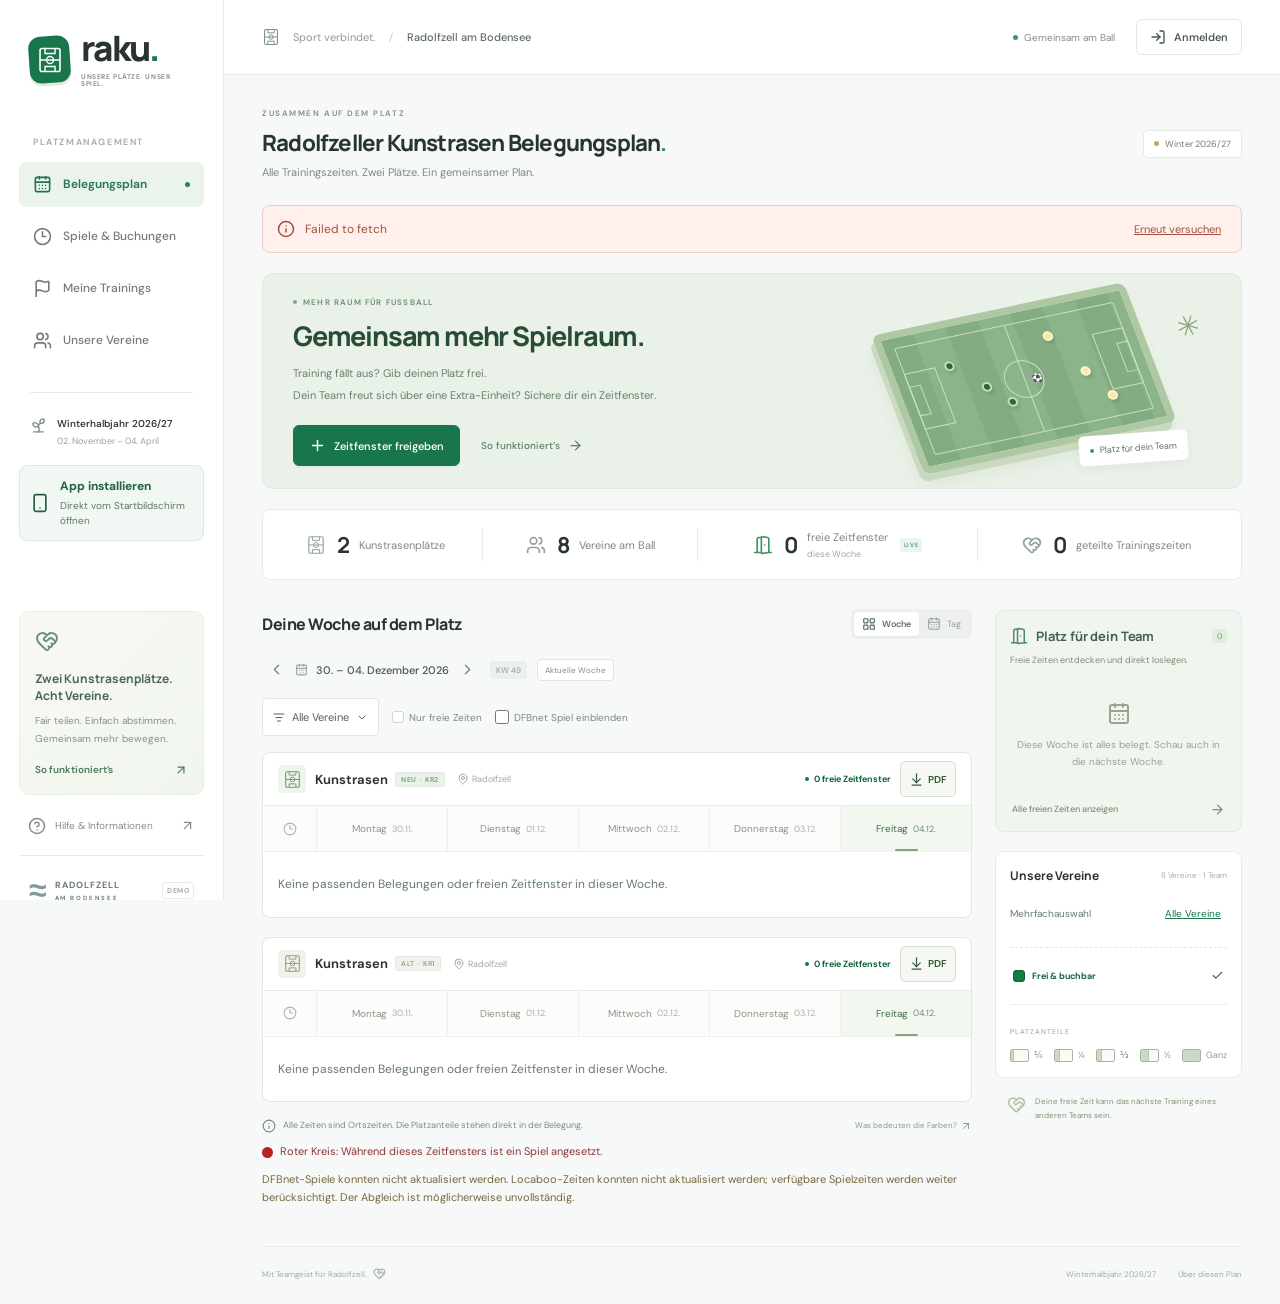
==== commit c8239901: "Publish 9f7f60dbeb90ad9c11d5a4e7235f22b2c8a95c0c" ====
--- a/anfragen/index.html
+++ b/anfragen/index.html
@@ -20,7 +20,7 @@
     <meta name="apple-mobile-web-app-title" content="raku. Plan" />
     <meta name="apple-mobile-web-app-status-bar-style" content="default" />
     <title>Radolfzeller Kunstrasen Belegungsplan</title>
-    <script type="module" crossorigin src="/assets/index-ruDbgnB1.js"></script>
+    <script type="module" crossorigin src="/assets/index-mzH3eiSM.js"></script>
     <link rel="stylesheet" crossorigin href="/assets/index-D5mnp-Ts.css">
   </head>
   <body>
